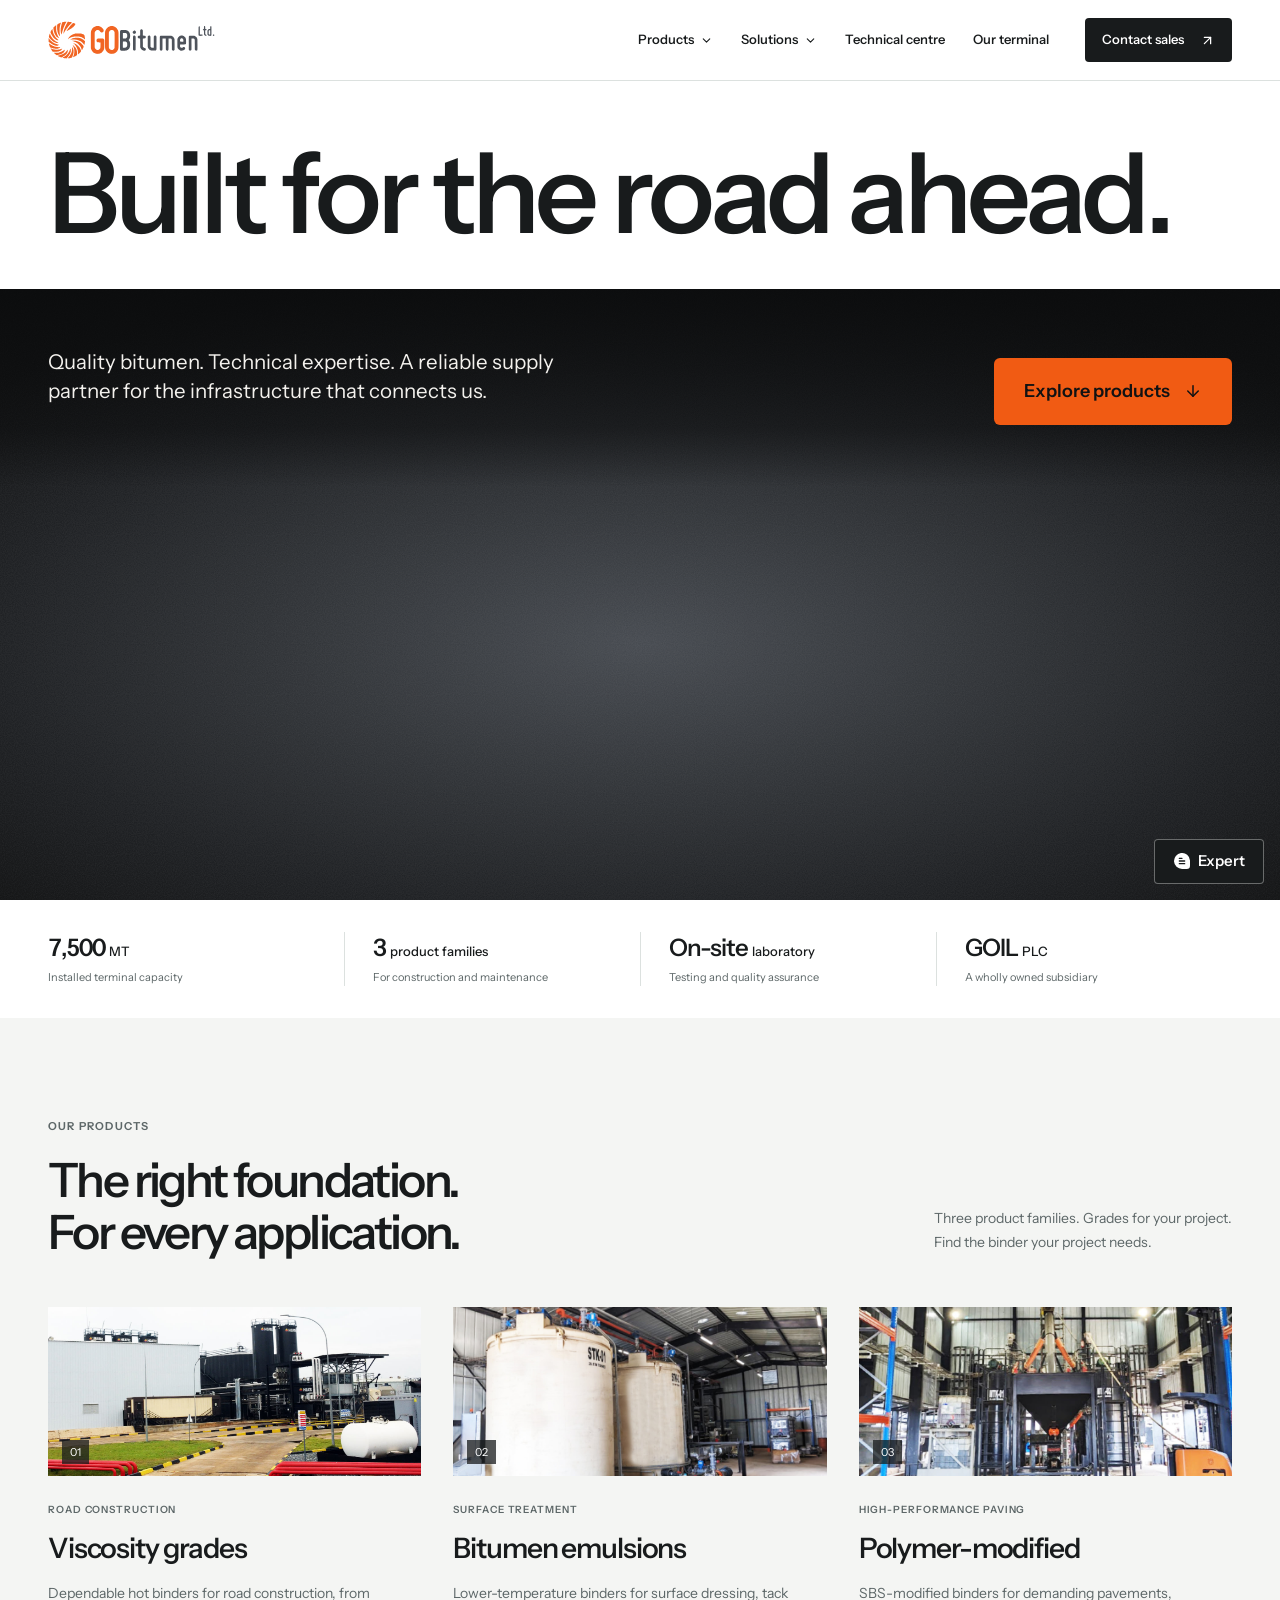
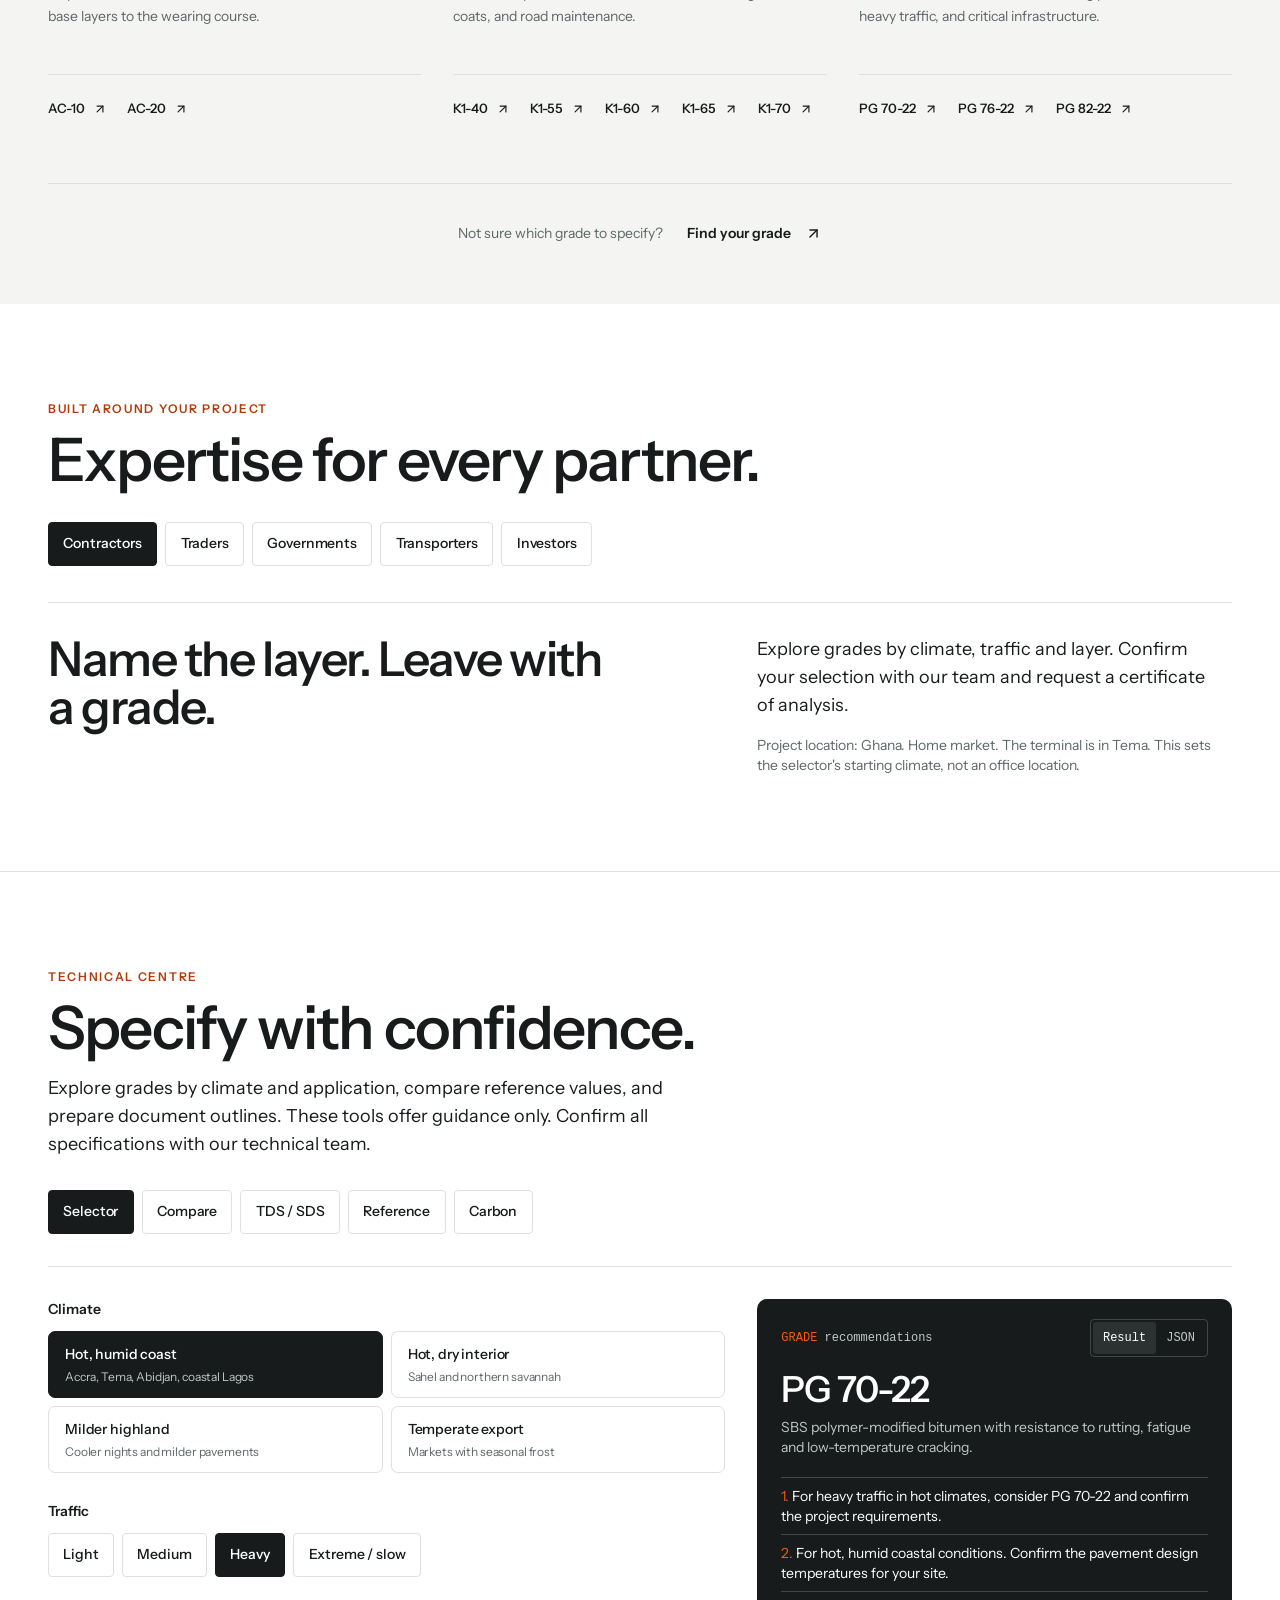
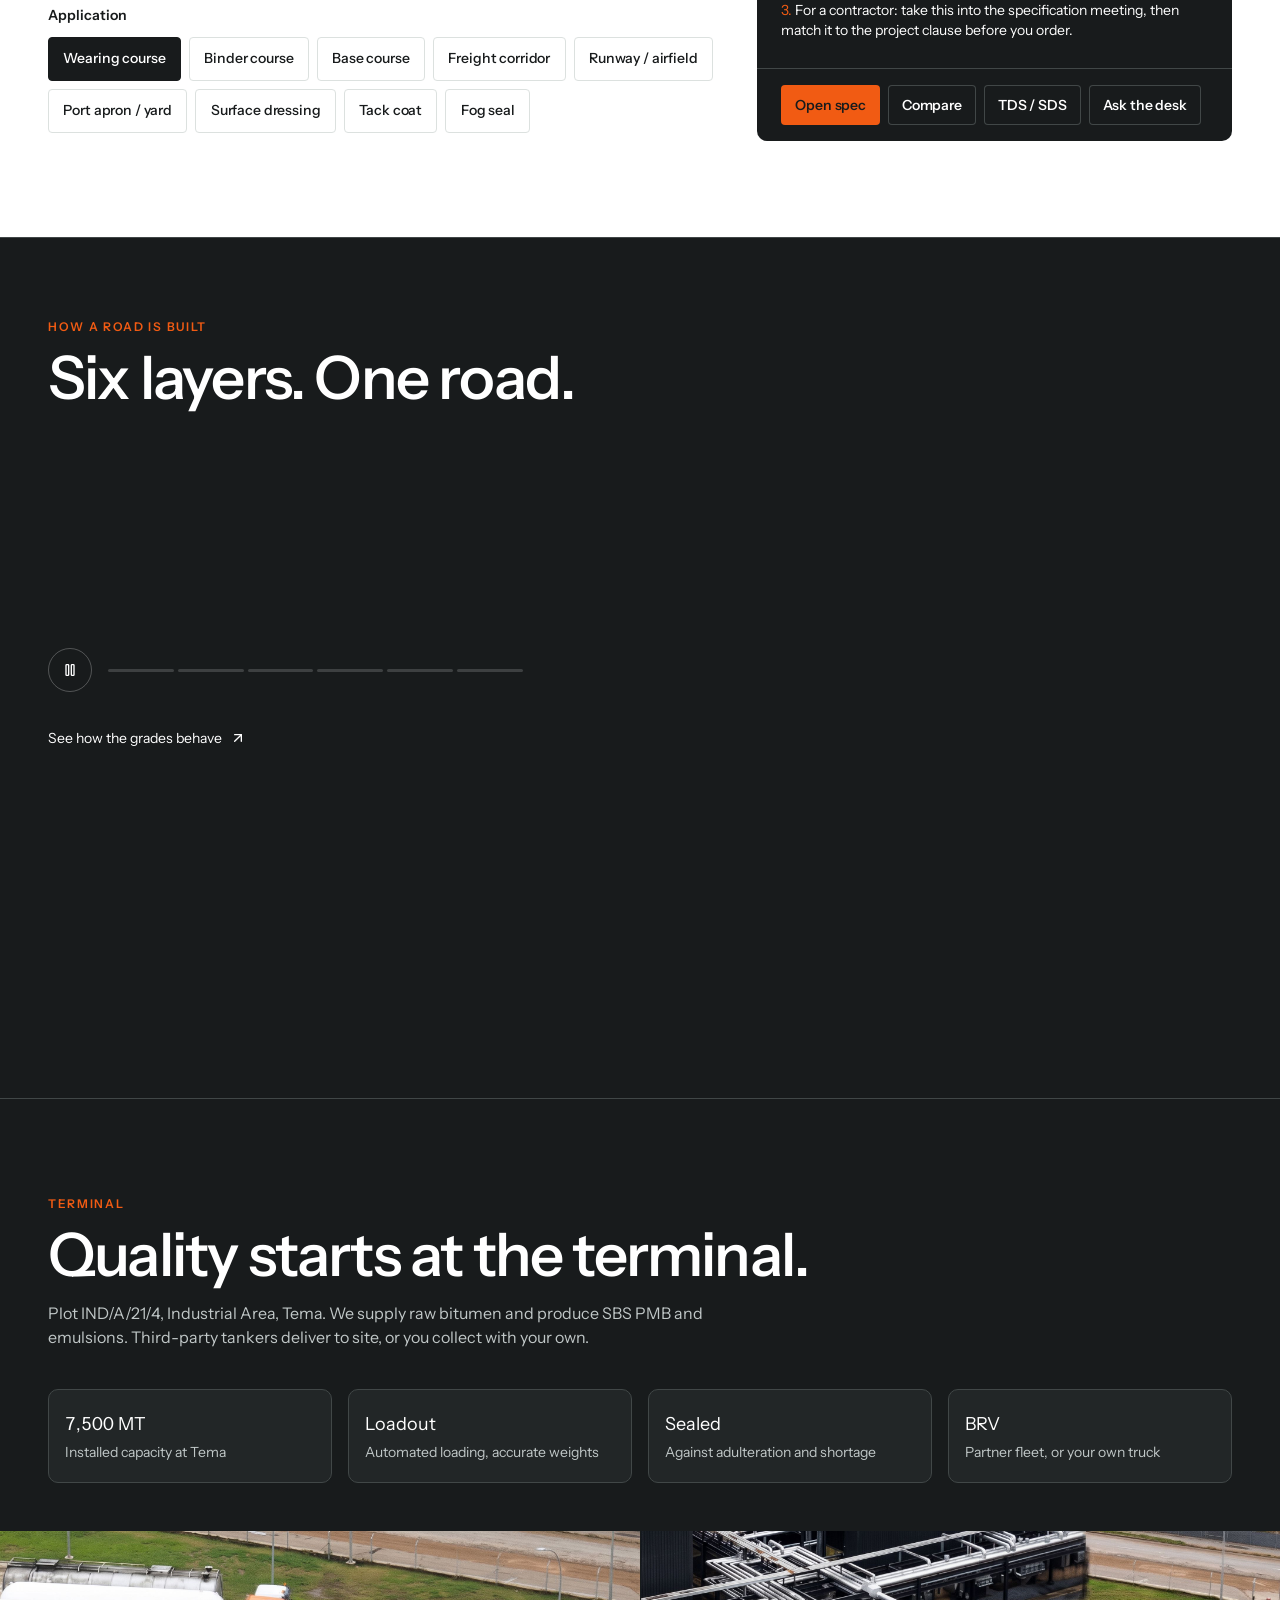
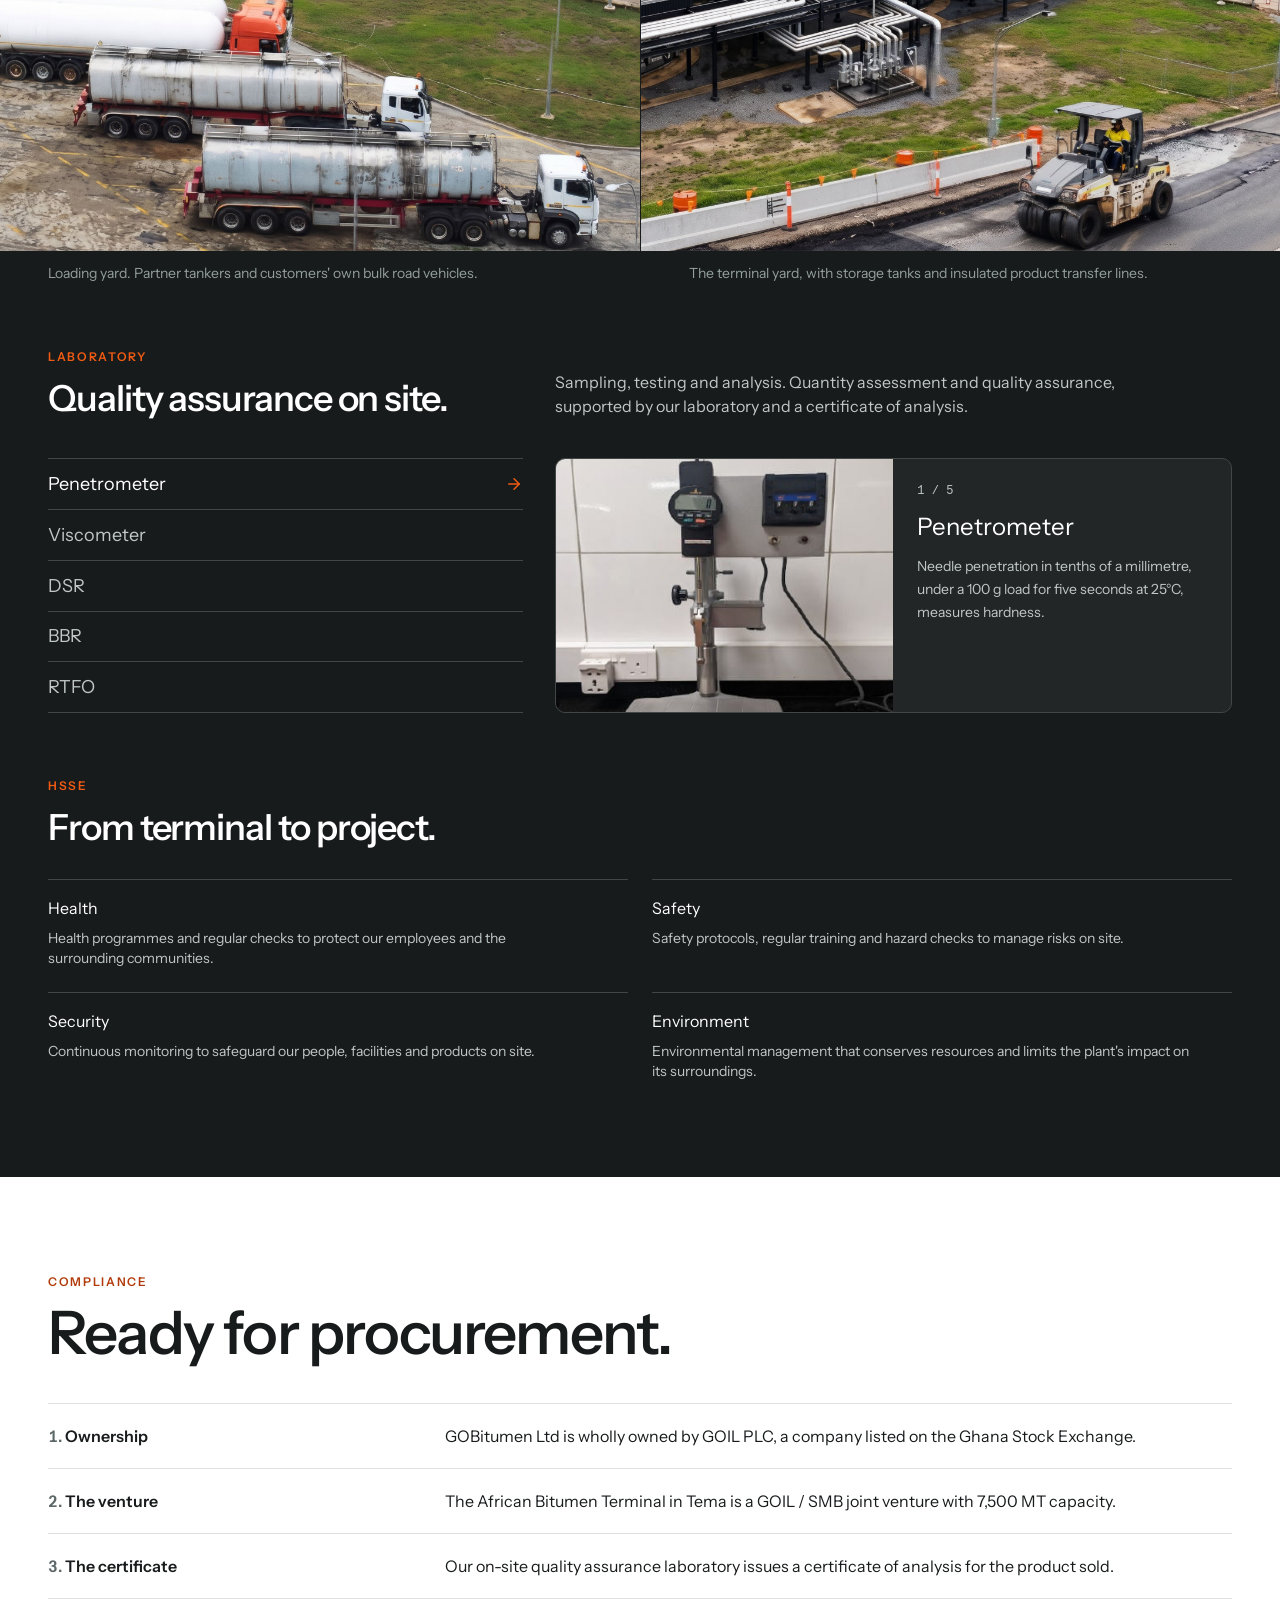
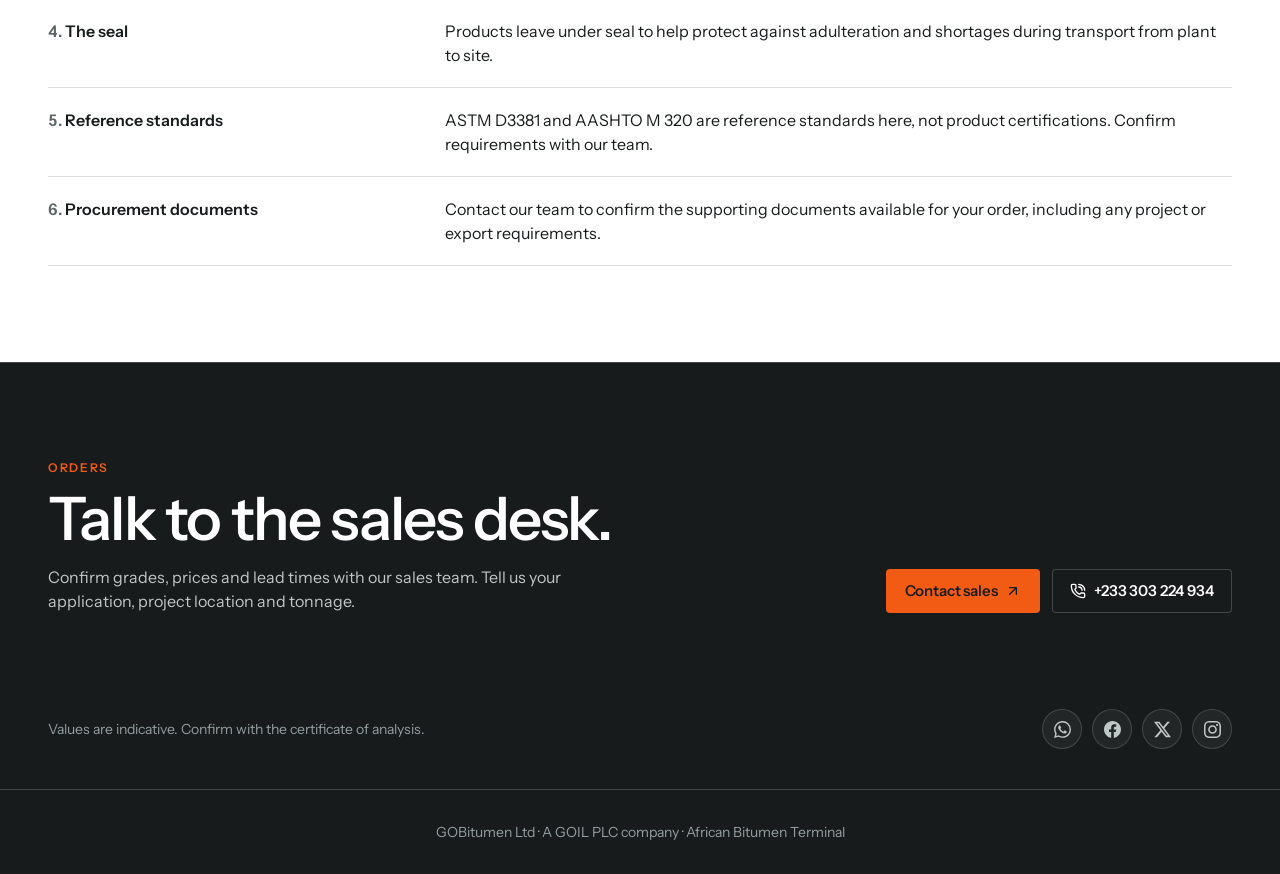
==== gobitumen/index.html @ e2a19a82 "fix: restore original GOBitumen preview interface" ====
<!doctype html><html lang="en"><head><meta charset="utf-8"><meta name="viewport" content="width=device-width,initial-scale=1"><title>GOBitumen | Homepage Concept</title><meta name="description" content="A homepage concept for GOBitumen, showcasing its products, technical expertise, and terminal operations in Tema, Ghana."><meta name="robots" content="noindex,nofollow"><link rel="canonical" href="https://djoks.me/gobitumen/"><meta property="og:type" content="website"><meta property="og:title" content="GOBitumen | Homepage Concept"><meta property="og:description" content="A homepage concept for GOBitumen, showcasing its products, technical expertise, and terminal operations in Tema, Ghana."><meta property="og:url" content="https://djoks.me/gobitumen/"><meta property="og:image" content="https://djoks.me/gobitumen/share-v1.jpg"><meta property="og:image:width" content="1200"><meta property="og:image:height" content="630"><meta property="og:image:alt" content="GOBitumen homepage concept featuring the Tema terminal"><meta name="twitter:card" content="summary_large_image"><meta name="twitter:title" content="GOBitumen | Homepage Concept"><meta name="twitter:description" content="A homepage concept for GOBitumen, showcasing its products, technical expertise, and terminal operations in Tema, Ghana."><meta name="twitter:image" content="https://djoks.me/gobitumen/share-v1.jpg"><link rel="icon" href="/gobitumen/favicon.svg"><link rel="stylesheet" href="/gobitumen/assets/client-DIJVvEDr.css"></head><body><div id="demo-root"><link rel="preload" as="image" href="/gobitumen/brand/intro/gobitumen-go.svg"/><link rel="preload" as="image" href="/gobitumen/brand/intro/gobitumen-bitumen.svg"/><link rel="preload" as="image" href="/gobitumen/brand/intro/gobitumen-ltd.svg"/><link rel="preload" as="image" href="/gobitumen/brand/gobitumen-mark.svg"/><link rel="preload" as="image" href="/gobitumen/brand/gobitumen-logo.svg"/><link rel="preload" as="image" href="/gobitumen/media/lab-penetrometer.jpg"/><main><a href="#grades" class="sr-only focus:not-sr-only focus:absolute focus:z-50 focus:bg-ember focus:px-3 focus:py-2 focus:text-ink">Skip to grades</a><div class="intro" aria-hidden="true"><div class="intro-bg"></div><div class="intro-logo"><div class="intro-glow"></div><img class="intro-piece" src="/gobitumen/brand/intro/gobitumen-go.svg" alt=""/><img class="intro-piece" src="/gobitumen/brand/intro/gobitumen-bitumen.svg" alt=""/><img class="intro-piece" src="/gobitumen/brand/intro/gobitumen-ltd.svg" alt=""/><img class="intro-mark" src="/gobitumen/brand/gobitumen-mark.svg" alt=""/></div></div><header class="site-header"><div class="page-shell nav-bar"><a href="/gobitumen/" class="wordmark" aria-label="GOBitumen home"><img src="/gobitumen/brand/gobitumen-logo.svg" alt="GOBitumen Ltd" width="549" height="125"/></a><nav class="desktop-nav" aria-label="Primary"><button type="button" aria-expanded="false" aria-controls="product-navigation">Products<svg xmlns="http://www.w3.org/2000/svg" width="13" height="13" viewBox="0 0 24 24" fill="none" stroke="currentColor" stroke-width="2" stroke-linecap="round" stroke-linejoin="round" class="lucide lucide-chevron-down" aria-hidden="true"><path d="m6 9 6 6 6-6"></path></svg></button><button type="button" aria-expanded="false" aria-controls="audience-navigation">Solutions<svg xmlns="http://www.w3.org/2000/svg" width="13" height="13" viewBox="0 0 24 24" fill="none" stroke="currentColor" stroke-width="2" stroke-linecap="round" stroke-linejoin="round" class="lucide lucide-chevron-down" aria-hidden="true"><path d="m6 9 6 6 6-6"></path></svg></button><a href="/gobitumen/#specify">Technical centre</a><a href="/gobitumen/#terminal">Our terminal</a></nav><span class="nav-contact" role="link" aria-disabled="true" tabindex="0">Contact sales<svg xmlns="http://www.w3.org/2000/svg" width="15" height="15" viewBox="0 0 24 24" fill="none" stroke="currentColor" stroke-width="2" stroke-linecap="round" stroke-linejoin="round" class="lucide lucide-arrow-up-right" aria-hidden="true"><path d="M7 7h10v10"></path><path d="M7 17 17 7"></path></svg><span class="sr-only"> Unavailable in this preview</span></span><button type="button" class="mobile-expert">Ask expert</button><button class="mobile-menu-toggle" type="button" aria-expanded="false" aria-controls="mobile-navigation" aria-label="Open menu"><svg xmlns="http://www.w3.org/2000/svg" width="22" height="22" viewBox="0 0 24 24" fill="none" stroke="currentColor" stroke-width="2" stroke-linecap="round" stroke-linejoin="round" class="lucide lucide-menu" aria-hidden="true"><path d="M4 12h16"></path><path d="M4 18h16"></path><path d="M4 6h16"></path></svg></button></div><div id="product-navigation" class="nav-panel" hidden=""><div class="page-shell nav-products"><div class="nav-product-family"><p>Viscosity grades</p><button type="button" aria-label="View AC-10 specification">AC-10<svg xmlns="http://www.w3.org/2000/svg" width="15" height="15" viewBox="0 0 24 24" fill="none" stroke="currentColor" stroke-width="2" stroke-linecap="round" stroke-linejoin="round" class="lucide lucide-arrow-up-right" aria-hidden="true"><path d="M7 7h10v10"></path><path d="M7 17 17 7"></path></svg></button><button type="button" aria-label="View AC-20 specification">AC-20<svg xmlns="http://www.w3.org/2000/svg" width="15" height="15" viewBox="0 0 24 24" fill="none" stroke="currentColor" stroke-width="2" stroke-linecap="round" stroke-linejoin="round" class="lucide lucide-arrow-up-right" aria-hidden="true"><path d="M7 7h10v10"></path><path d="M7 17 17 7"></path></svg></button></div><div class="nav-product-family"><p>Bitumen emulsions</p><button type="button" aria-label="View K1-40 specification">K1-40<svg xmlns="http://www.w3.org/2000/svg" width="15" height="15" viewBox="0 0 24 24" fill="none" stroke="currentColor" stroke-width="2" stroke-linecap="round" stroke-linejoin="round" class="lucide lucide-arrow-up-right" aria-hidden="true"><path d="M7 7h10v10"></path><path d="M7 17 17 7"></path></svg></button><button type="button" aria-label="View K1-55 specification">K1-55<svg xmlns="http://www.w3.org/2000/svg" width="15" height="15" viewBox="0 0 24 24" fill="none" stroke="currentColor" stroke-width="2" stroke-linecap="round" stroke-linejoin="round" class="lucide lucide-arrow-up-right" aria-hidden="true"><path d="M7 7h10v10"></path><path d="M7 17 17 7"></path></svg></button><button type="button" aria-label="View K1-60 specification">K1-60<svg xmlns="http://www.w3.org/2000/svg" width="15" height="15" viewBox="0 0 24 24" fill="none" stroke="currentColor" stroke-width="2" stroke-linecap="round" stroke-linejoin="round" class="lucide lucide-arrow-up-right" aria-hidden="true"><path d="M7 7h10v10"></path><path d="M7 17 17 7"></path></svg></button><button type="button" aria-label="View K1-65 specification">K1-65<svg xmlns="http://www.w3.org/2000/svg" width="15" height="15" viewBox="0 0 24 24" fill="none" stroke="currentColor" stroke-width="2" stroke-linecap="round" stroke-linejoin="round" class="lucide lucide-arrow-up-right" aria-hidden="true"><path d="M7 7h10v10"></path><path d="M7 17 17 7"></path></svg></button><button type="button" aria-label="View K1-70 specification">K1-70<svg xmlns="http://www.w3.org/2000/svg" width="15" height="15" viewBox="0 0 24 24" fill="none" stroke="currentColor" stroke-width="2" stroke-linecap="round" stroke-linejoin="round" class="lucide lucide-arrow-up-right" aria-hidden="true"><path d="M7 7h10v10"></path><path d="M7 17 17 7"></path></svg></button></div><div class="nav-product-family"><p>SBS polymer-modified</p><button type="button" aria-label="View PG 70-22 specification">PG 70-22<svg xmlns="http://www.w3.org/2000/svg" width="15" height="15" viewBox="0 0 24 24" fill="none" stroke="currentColor" stroke-width="2" stroke-linecap="round" stroke-linejoin="round" class="lucide lucide-arrow-up-right" aria-hidden="true"><path d="M7 7h10v10"></path><path d="M7 17 17 7"></path></svg></button><button type="button" aria-label="View PG 76-22 specification">PG 76-22<svg xmlns="http://www.w3.org/2000/svg" width="15" height="15" viewBox="0 0 24 24" fill="none" stroke="currentColor" stroke-width="2" stroke-linecap="round" stroke-linejoin="round" class="lucide lucide-arrow-up-right" aria-hidden="true"><path d="M7 7h10v10"></path><path d="M7 17 17 7"></path></svg></button><button type="button" aria-label="View PG 82-22 specification">PG 82-22<svg xmlns="http://www.w3.org/2000/svg" width="15" height="15" viewBox="0 0 24 24" fill="none" stroke="currentColor" stroke-width="2" stroke-linecap="round" stroke-linejoin="round" class="lucide lucide-arrow-up-right" aria-hidden="true"><path d="M7 7h10v10"></path><path d="M7 17 17 7"></path></svg></button></div></div></div><div id="audience-navigation" class="nav-panel" hidden=""><div class="page-shell nav-audiences"><button type="button" class="nav-audience"><span>Contractors<svg xmlns="http://www.w3.org/2000/svg" width="16" height="16" viewBox="0 0 24 24" fill="none" stroke="currentColor" stroke-width="2" stroke-linecap="round" stroke-linejoin="round" class="lucide lucide-arrow-up-right" aria-hidden="true"><path d="M7 7h10v10"></path><path d="M7 17 17 7"></path></svg></span><span>Name the layer. Leave with a grade.</span></button><button type="button" class="nav-audience"><span>Traders<svg xmlns="http://www.w3.org/2000/svg" width="16" height="16" viewBox="0 0 24 24" fill="none" stroke="currentColor" stroke-width="2" stroke-linecap="round" stroke-linejoin="round" class="lucide lucide-arrow-up-right" aria-hidden="true"><path d="M7 7h10v10"></path><path d="M7 17 17 7"></path></svg></span><span>Sealed loads. Accurately weighed.</span></button><button type="button" class="nav-audience"><span>Governments<svg xmlns="http://www.w3.org/2000/svg" width="16" height="16" viewBox="0 0 24 24" fill="none" stroke="currentColor" stroke-width="2" stroke-linecap="round" stroke-linejoin="round" class="lucide lucide-arrow-up-right" aria-hidden="true"><path d="M7 7h10v10"></path><path d="M7 17 17 7"></path></svg></span><span>A listed parent. A laboratory on site.</span></button><button type="button" class="nav-audience"><span>Transporters<svg xmlns="http://www.w3.org/2000/svg" width="16" height="16" viewBox="0 0 24 24" fill="none" stroke="currentColor" stroke-width="2" stroke-linecap="round" stroke-linejoin="round" class="lucide lucide-arrow-up-right" aria-hidden="true"><path d="M7 7h10v10"></path><path d="M7 17 17 7"></path></svg></span><span>Your truck, or a partner fleet.</span></button><button type="button" class="nav-audience"><span>Investors<svg xmlns="http://www.w3.org/2000/svg" width="16" height="16" viewBox="0 0 24 24" fill="none" stroke="currentColor" stroke-width="2" stroke-linecap="round" stroke-linejoin="round" class="lucide lucide-arrow-up-right" aria-hidden="true"><path d="M7 7h10v10"></path><path d="M7 17 17 7"></path></svg></span><span>One terminal. An export ambition.</span></button></div></div><nav id="mobile-navigation" class="nav-panel mobile-navigation" aria-label="Mobile" hidden=""><div class="page-shell"><p class="eyebrow">Products / Specifications</p><div class="mobile-products"><div class="nav-product-family"><p>Viscosity grades</p><button type="button" aria-label="View AC-10 specification">AC-10<svg xmlns="http://www.w3.org/2000/svg" width="15" height="15" viewBox="0 0 24 24" fill="none" stroke="currentColor" stroke-width="2" stroke-linecap="round" stroke-linejoin="round" class="lucide lucide-arrow-up-right" aria-hidden="true"><path d="M7 7h10v10"></path><path d="M7 17 17 7"></path></svg></button><button type="button" aria-label="View AC-20 specification">AC-20<svg xmlns="http://www.w3.org/2000/svg" width="15" height="15" viewBox="0 0 24 24" fill="none" stroke="currentColor" stroke-width="2" stroke-linecap="round" stroke-linejoin="round" class="lucide lucide-arrow-up-right" aria-hidden="true"><path d="M7 7h10v10"></path><path d="M7 17 17 7"></path></svg></button></div><div class="nav-product-family"><p>Bitumen emulsions</p><button type="button" aria-label="View K1-40 specification">K1-40<svg xmlns="http://www.w3.org/2000/svg" width="15" height="15" viewBox="0 0 24 24" fill="none" stroke="currentColor" stroke-width="2" stroke-linecap="round" stroke-linejoin="round" class="lucide lucide-arrow-up-right" aria-hidden="true"><path d="M7 7h10v10"></path><path d="M7 17 17 7"></path></svg></button><button type="button" aria-label="View K1-55 specification">K1-55<svg xmlns="http://www.w3.org/2000/svg" width="15" height="15" viewBox="0 0 24 24" fill="none" stroke="currentColor" stroke-width="2" stroke-linecap="round" stroke-linejoin="round" class="lucide lucide-arrow-up-right" aria-hidden="true"><path d="M7 7h10v10"></path><path d="M7 17 17 7"></path></svg></button><button type="button" aria-label="View K1-60 specification">K1-60<svg xmlns="http://www.w3.org/2000/svg" width="15" height="15" viewBox="0 0 24 24" fill="none" stroke="currentColor" stroke-width="2" stroke-linecap="round" stroke-linejoin="round" class="lucide lucide-arrow-up-right" aria-hidden="true"><path d="M7 7h10v10"></path><path d="M7 17 17 7"></path></svg></button><button type="button" aria-label="View K1-65 specification">K1-65<svg xmlns="http://www.w3.org/2000/svg" width="15" height="15" viewBox="0 0 24 24" fill="none" stroke="currentColor" stroke-width="2" stroke-linecap="round" stroke-linejoin="round" class="lucide lucide-arrow-up-right" aria-hidden="true"><path d="M7 7h10v10"></path><path d="M7 17 17 7"></path></svg></button><button type="button" aria-label="View K1-70 specification">K1-70<svg xmlns="http://www.w3.org/2000/svg" width="15" height="15" viewBox="0 0 24 24" fill="none" stroke="currentColor" stroke-width="2" stroke-linecap="round" stroke-linejoin="round" class="lucide lucide-arrow-up-right" aria-hidden="true"><path d="M7 7h10v10"></path><path d="M7 17 17 7"></path></svg></button></div><div class="nav-product-family"><p>SBS polymer-modified</p><button type="button" aria-label="View PG 70-22 specification">PG 70-22<svg xmlns="http://www.w3.org/2000/svg" width="15" height="15" viewBox="0 0 24 24" fill="none" stroke="currentColor" stroke-width="2" stroke-linecap="round" stroke-linejoin="round" class="lucide lucide-arrow-up-right" aria-hidden="true"><path d="M7 7h10v10"></path><path d="M7 17 17 7"></path></svg></button><button type="button" aria-label="View PG 76-22 specification">PG 76-22<svg xmlns="http://www.w3.org/2000/svg" width="15" height="15" viewBox="0 0 24 24" fill="none" stroke="currentColor" stroke-width="2" stroke-linecap="round" stroke-linejoin="round" class="lucide lucide-arrow-up-right" aria-hidden="true"><path d="M7 7h10v10"></path><path d="M7 17 17 7"></path></svg></button><button type="button" aria-label="View PG 82-22 specification">PG 82-22<svg xmlns="http://www.w3.org/2000/svg" width="15" height="15" viewBox="0 0 24 24" fill="none" stroke="currentColor" stroke-width="2" stroke-linecap="round" stroke-linejoin="round" class="lucide lucide-arrow-up-right" aria-hidden="true"><path d="M7 7h10v10"></path><path d="M7 17 17 7"></path></svg></button></div></div><details><summary>Solutions</summary><div class="mobile-audiences"><button type="button" class="nav-audience"><span>Contractors<svg xmlns="http://www.w3.org/2000/svg" width="16" height="16" viewBox="0 0 24 24" fill="none" stroke="currentColor" stroke-width="2" stroke-linecap="round" stroke-linejoin="round" class="lucide lucide-arrow-up-right" aria-hidden="true"><path d="M7 7h10v10"></path><path d="M7 17 17 7"></path></svg></span><span>Name the layer. Leave with a grade.</span></button><button type="button" class="nav-audience"><span>Traders<svg xmlns="http://www.w3.org/2000/svg" width="16" height="16" viewBox="0 0 24 24" fill="none" stroke="currentColor" stroke-width="2" stroke-linecap="round" stroke-linejoin="round" class="lucide lucide-arrow-up-right" aria-hidden="true"><path d="M7 7h10v10"></path><path d="M7 17 17 7"></path></svg></span><span>Sealed loads. Accurately weighed.</span></button><button type="button" class="nav-audience"><span>Governments<svg xmlns="http://www.w3.org/2000/svg" width="16" height="16" viewBox="0 0 24 24" fill="none" stroke="currentColor" stroke-width="2" stroke-linecap="round" stroke-linejoin="round" class="lucide lucide-arrow-up-right" aria-hidden="true"><path d="M7 7h10v10"></path><path d="M7 17 17 7"></path></svg></span><span>A listed parent. A laboratory on site.</span></button><button type="button" class="nav-audience"><span>Transporters<svg xmlns="http://www.w3.org/2000/svg" width="16" height="16" viewBox="0 0 24 24" fill="none" stroke="currentColor" stroke-width="2" stroke-linecap="round" stroke-linejoin="round" class="lucide lucide-arrow-up-right" aria-hidden="true"><path d="M7 7h10v10"></path><path d="M7 17 17 7"></path></svg></span><span>Your truck, or a partner fleet.</span></button><button type="button" class="nav-audience"><span>Investors<svg xmlns="http://www.w3.org/2000/svg" width="16" height="16" viewBox="0 0 24 24" fill="none" stroke="currentColor" stroke-width="2" stroke-linecap="round" stroke-linejoin="round" class="lucide lucide-arrow-up-right" aria-hidden="true"><path d="M7 7h10v10"></path><path d="M7 17 17 7"></path></svg></span><span>One terminal. An export ambition.</span></button></div></details><a href="/gobitumen/#specify">Technical centre<svg xmlns="http://www.w3.org/2000/svg" width="16" height="16" viewBox="0 0 24 24" fill="none" stroke="currentColor" stroke-width="2" stroke-linecap="round" stroke-linejoin="round" class="lucide lucide-arrow-up-right" aria-hidden="true"><path d="M7 7h10v10"></path><path d="M7 17 17 7"></path></svg></a><a href="/gobitumen/#terminal">Our terminal<svg xmlns="http://www.w3.org/2000/svg" width="16" height="16" viewBox="0 0 24 24" fill="none" stroke="currentColor" stroke-width="2" stroke-linecap="round" stroke-linejoin="round" class="lucide lucide-arrow-up-right" aria-hidden="true"><path d="M7 7h10v10"></path><path d="M7 17 17 7"></path></svg></a><span role="link" aria-disabled="true" tabindex="0">Contact sales<svg xmlns="http://www.w3.org/2000/svg" width="16" height="16" viewBox="0 0 24 24" fill="none" stroke="currentColor" stroke-width="2" stroke-linecap="round" stroke-linejoin="round" class="lucide lucide-arrow-up-right" aria-hidden="true"><path d="M7 7h10v10"></path><path d="M7 17 17 7"></path></svg><span class="sr-only"> Unavailable in this preview</span></span></div></nav></header><section id="top" class="home-hero"><div class="hero-stage"><div class="page-shell hero-intro"><h1 class="hero-headline"><span class="hero-word"><span style="animation-delay:0ms">Built</span></span> <span class="hero-word"><span style="animation-delay:60ms">for</span></span> <span class="hero-word"><span style="animation-delay:120ms">the</span></span> <span class="hero-word"><span style="animation-delay:180ms">road</span></span> <span class="hero-word"><span style="animation-delay:240ms">ahead.</span></span></h1></div><div class="hero-scene"><facility-scene drift="true" speed="1" aria-hidden="true"></facility-scene><div class="hero-scene-top"><div class="page-shell hero-scene-copy"><p>Quality bitumen. Technical expertise. A reliable supply partner for the infrastructure that connects us.</p><div class="scene-actions"><button class="scene-btn scene-btn-ember">Explore products <svg xmlns="http://www.w3.org/2000/svg" width="18" height="18" viewBox="0 0 24 24" fill="none" stroke="currentColor" stroke-width="2" stroke-linecap="round" stroke-linejoin="round" class="lucide lucide-arrow-down" aria-hidden="true"><path d="M12 5v14"></path><path d="m19 12-7 7-7-7"></path></svg></button></div></div></div></div></div><div class="page-shell proof-strip" aria-label="Our capabilities" data-reveal-stagger="up"><div><strong><b data-count="7500">7,500</b> <span>MT</span></strong><span>Installed terminal capacity</span></div><div><strong>3 <span>product families</span></strong><span>For construction and maintenance</span></div><div><strong>On-site <span>laboratory</span></strong><span>Testing and quality assurance</span></div><div><strong>GOIL <span>PLC</span></strong><span>A wholly owned subsidiary</span></div></div></section><section id="grades" class="product-section"><div class="page-shell"><div class="section-heading" data-reveal-stagger="up"><div><p class="eyebrow" data-reveal="fade">Our products</p><h2 data-reveal="words"><span class="rw"><span style="animation-delay:0ms">The</span></span> <span class="rw"><span style="animation-delay:45ms">right</span></span> <span class="rw"><span style="animation-delay:90ms">foundation.</span></span><br/><span class="rw"><span style="animation-delay:135ms">For</span></span> <span class="rw"><span style="animation-delay:180ms">every</span></span> <span class="rw"><span style="animation-delay:225ms">application.</span></span></h2></div><p>Three product families. Grades for your project.<br class="desktop-break"/> Find the binder your project needs.</p></div><div class="product-grid" data-reveal-stagger="up"><article id="family-viscosity" class="product-card"><div class="product-photo product-photo-viscosity" data-reveal="clip"><img src="/gobitumen/media/plant.jpg" alt="Terminal buildings, black tanks and red product lines at Tema" loading="lazy"/><span>01</span></div><p class="product-category">Road construction</p><h3>Viscosity grades</h3><p class="product-description">Dependable hot binders for road construction, from base layers to the wearing course.</p><div class="grade-links" aria-label="Viscosity grades specifications"><button aria-label="View AC-10 specification">AC-10<svg xmlns="http://www.w3.org/2000/svg" width="14" height="14" viewBox="0 0 24 24" fill="none" stroke="currentColor" stroke-width="2" stroke-linecap="round" stroke-linejoin="round" class="lucide lucide-arrow-up-right" aria-hidden="true"><path d="M7 7h10v10"></path><path d="M7 17 17 7"></path></svg></button><button aria-label="View AC-20 specification">AC-20<svg xmlns="http://www.w3.org/2000/svg" width="14" height="14" viewBox="0 0 24 24" fill="none" stroke="currentColor" stroke-width="2" stroke-linecap="round" stroke-linejoin="round" class="lucide lucide-arrow-up-right" aria-hidden="true"><path d="M7 7h10v10"></path><path d="M7 17 17 7"></path></svg></button></div></article><article id="family-emulsion" class="product-card"><div class="product-photo product-photo-emulsion" data-reveal="clip"><img src="/gobitumen/media/emulsion.jpg" alt="Cream emulsion process tanks inside the production hall" loading="lazy"/><span>02</span></div><p class="product-category">Surface treatment</p><h3>Bitumen emulsions</h3><p class="product-description">Lower-temperature binders for surface dressing, tack coats, and road maintenance.</p><div class="grade-links" aria-label="Bitumen emulsions specifications"><button aria-label="View K1-40 specification">K1-40<svg xmlns="http://www.w3.org/2000/svg" width="14" height="14" viewBox="0 0 24 24" fill="none" stroke="currentColor" stroke-width="2" stroke-linecap="round" stroke-linejoin="round" class="lucide lucide-arrow-up-right" aria-hidden="true"><path d="M7 7h10v10"></path><path d="M7 17 17 7"></path></svg></button><button aria-label="View K1-55 specification">K1-55<svg xmlns="http://www.w3.org/2000/svg" width="14" height="14" viewBox="0 0 24 24" fill="none" stroke="currentColor" stroke-width="2" stroke-linecap="round" stroke-linejoin="round" class="lucide lucide-arrow-up-right" aria-hidden="true"><path d="M7 7h10v10"></path><path d="M7 17 17 7"></path></svg></button><button aria-label="View K1-60 specification">K1-60<svg xmlns="http://www.w3.org/2000/svg" width="14" height="14" viewBox="0 0 24 24" fill="none" stroke="currentColor" stroke-width="2" stroke-linecap="round" stroke-linejoin="round" class="lucide lucide-arrow-up-right" aria-hidden="true"><path d="M7 7h10v10"></path><path d="M7 17 17 7"></path></svg></button><button aria-label="View K1-65 specification">K1-65<svg xmlns="http://www.w3.org/2000/svg" width="14" height="14" viewBox="0 0 24 24" fill="none" stroke="currentColor" stroke-width="2" stroke-linecap="round" stroke-linejoin="round" class="lucide lucide-arrow-up-right" aria-hidden="true"><path d="M7 7h10v10"></path><path d="M7 17 17 7"></path></svg></button><button aria-label="View K1-70 specification">K1-70<svg xmlns="http://www.w3.org/2000/svg" width="14" height="14" viewBox="0 0 24 24" fill="none" stroke="currentColor" stroke-width="2" stroke-linecap="round" stroke-linejoin="round" class="lucide lucide-arrow-up-right" aria-hidden="true"><path d="M7 7h10v10"></path><path d="M7 17 17 7"></path></svg></button></div></article><article id="family-pmb" class="product-card"><div class="product-photo product-photo-pmb" data-reveal="clip"><img src="/gobitumen/media/warehouse.jpg" alt="Interior of the polymer handling hall with racking and a forklift" loading="lazy"/><span>03</span></div><p class="product-category">High-performance paving</p><h3>Polymer-modified</h3><p class="product-description">SBS-modified binders for demanding pavements, heavy traffic, and critical infrastructure.</p><div class="grade-links" aria-label="Polymer-modified specifications"><button aria-label="View PG 70-22 specification">PG 70-22<svg xmlns="http://www.w3.org/2000/svg" width="14" height="14" viewBox="0 0 24 24" fill="none" stroke="currentColor" stroke-width="2" stroke-linecap="round" stroke-linejoin="round" class="lucide lucide-arrow-up-right" aria-hidden="true"><path d="M7 7h10v10"></path><path d="M7 17 17 7"></path></svg></button><button aria-label="View PG 76-22 specification">PG 76-22<svg xmlns="http://www.w3.org/2000/svg" width="14" height="14" viewBox="0 0 24 24" fill="none" stroke="currentColor" stroke-width="2" stroke-linecap="round" stroke-linejoin="round" class="lucide lucide-arrow-up-right" aria-hidden="true"><path d="M7 7h10v10"></path><path d="M7 17 17 7"></path></svg></button><button aria-label="View PG 82-22 specification">PG 82-22<svg xmlns="http://www.w3.org/2000/svg" width="14" height="14" viewBox="0 0 24 24" fill="none" stroke="currentColor" stroke-width="2" stroke-linecap="round" stroke-linejoin="round" class="lucide lucide-arrow-up-right" aria-hidden="true"><path d="M7 7h10v10"></path><path d="M7 17 17 7"></path></svg></button></div></article></div><div class="product-help" data-reveal="up"><p>Not sure which grade to specify?</p><button class="text-action">Find your grade <svg xmlns="http://www.w3.org/2000/svg" width="17" height="17" viewBox="0 0 24 24" fill="none" stroke="currentColor" stroke-width="2" stroke-linecap="round" stroke-linejoin="round" class="lucide lucide-arrow-up-right" aria-hidden="true"><path d="M7 7h10v10"></path><path d="M7 17 17 7"></path></svg></button></div></div></section><section id="desks" class="scroll-mt-16 bg-paper text-ink"><div class="mx-auto max-w-6xl px-4 py-16 md:px-6 md:py-24"><p class="kicker" data-reveal="fade">Built around your project</p><h2 class="display mt-3 max-w-3xl text-4xl text-ink md:text-6xl" data-reveal="words"><span class="rw"><span style="animation-delay:0ms">Expertise</span></span> <span class="rw"><span style="animation-delay:45ms">for</span></span> <span class="rw"><span style="animation-delay:90ms">every</span></span> <span class="rw"><span style="animation-delay:135ms">partner.</span></span></h2><div class="mt-8 flex gap-2 overflow-x-auto pb-1" role="tablist" aria-label="Audience" data-reveal-stagger="chips"><button type="button" role="tab" aria-selected="true" aria-pressed="true" class="chip shrink-0">Contractors</button><button type="button" role="tab" aria-selected="false" aria-pressed="false" class="chip shrink-0">Traders</button><button type="button" role="tab" aria-selected="false" aria-pressed="false" class="chip shrink-0">Governments</button><button type="button" role="tab" aria-selected="false" aria-pressed="false" class="chip shrink-0">Transporters</button><button type="button" role="tab" aria-selected="false" aria-pressed="false" class="chip shrink-0">Investors</button></div><div class="mt-8 grid gap-8 border-t border-rule pt-8 md:grid-cols-12" data-reveal-stagger="up"><p class="display text-3xl text-ink md:col-span-7 md:text-5xl">Name the layer. Leave with a grade.</p><div class="md:col-span-5"><p class="text-lg text-ink">Explore grades by climate, traffic and layer. Confirm your selection with our team and request a certificate of analysis.</p><p class="mt-4 text-sm text-quiet">Project location: <!-- -->Ghana<!-- -->. <!-- -->Home market. The terminal is in Tema.<!-- --> This sets the selector&#x27;s starting climate, not an office location.</p></div></div></div></section><section id="specify" class="scroll-mt-16 border-t border-rule bg-paper text-ink"><div class="mx-auto max-w-6xl px-4 py-16 md:px-6 md:py-24"><p class="kicker" data-reveal="fade">Technical centre</p><h2 class="display mt-3 max-w-3xl text-4xl md:text-6xl" data-reveal="words"><span class="rw"><span style="animation-delay:0ms">Specify</span></span> <span class="rw"><span style="animation-delay:45ms">with</span></span> <span class="rw"><span style="animation-delay:90ms">confidence.</span></span></h2><p class="mt-4 max-w-2xl text-lg" data-reveal="up">Explore grades by climate and application, compare reference values, and prepare document outlines. These tools offer guidance only. Confirm all specifications with our technical team.</p><div class="mt-8 flex gap-2 overflow-x-auto" role="tablist" aria-label="Tools" data-reveal-stagger="chips"><button type="button" role="tab" aria-selected="true" aria-pressed="true" class="chip shrink-0">Selector</button><button type="button" role="tab" aria-selected="false" aria-pressed="false" class="chip shrink-0">Compare</button><button type="button" role="tab" aria-selected="false" aria-pressed="false" class="chip shrink-0">TDS / SDS</button><button type="button" role="tab" aria-selected="false" aria-pressed="false" class="chip shrink-0">Reference</button><button type="button" role="tab" aria-selected="false" aria-pressed="false" class="chip shrink-0">Carbon</button></div><div class="mt-8 border-t border-rule pt-8" role="tabpanel"><div class="grid gap-8 lg:grid-cols-12"><div class="lg:col-span-7" data-reveal="up"><fieldset><legend class="text-sm font-semibold">Climate</legend><div class="mt-3 grid gap-2 sm:grid-cols-2" data-reveal-stagger="chips"><button type="button" class="chip h-auto justify-start rounded-md px-4 py-3 text-left" aria-pressed="true"><span class="block">Hot, humid coast</span><span class="mt-1 block text-xs font-normal text-muted">Accra, Tema, Abidjan, coastal Lagos</span></button><button type="button" class="chip h-auto justify-start rounded-md px-4 py-3 text-left" aria-pressed="false"><span class="block">Hot, dry interior</span><span class="mt-1 block text-xs font-normal text-quiet">Sahel and northern savannah</span></button><button type="button" class="chip h-auto justify-start rounded-md px-4 py-3 text-left" aria-pressed="false"><span class="block">Milder highland</span><span class="mt-1 block text-xs font-normal text-quiet">Cooler nights and milder pavements</span></button><button type="button" class="chip h-auto justify-start rounded-md px-4 py-3 text-left" aria-pressed="false"><span class="block">Temperate export</span><span class="mt-1 block text-xs font-normal text-quiet">Markets with seasonal frost</span></button></div></fieldset><fieldset class="mt-7"><legend class="text-sm font-semibold">Traffic</legend><div class="mt-3 flex flex-wrap gap-2" data-reveal-stagger="chips"><button type="button" class="chip" aria-pressed="false">Light</button><button type="button" class="chip" aria-pressed="false">Medium</button><button type="button" class="chip" aria-pressed="true">Heavy</button><button type="button" class="chip" aria-pressed="false">Extreme / slow</button></div></fieldset><fieldset class="mt-7"><legend class="text-sm font-semibold">Application</legend><div class="mt-3 flex flex-wrap gap-2" data-reveal-stagger="chips"><button type="button" class="chip" aria-pressed="true">Wearing course</button><button type="button" class="chip" aria-pressed="false">Binder course</button><button type="button" class="chip" aria-pressed="false">Base course</button><button type="button" class="chip" aria-pressed="false">Freight corridor</button><button type="button" class="chip" aria-pressed="false">Runway / airfield</button><button type="button" class="chip" aria-pressed="false">Port apron / yard</button><button type="button" class="chip" aria-pressed="false">Surface dressing</button><button type="button" class="chip" aria-pressed="false">Tack coat</button><button type="button" class="chip" aria-pressed="false">Fog seal</button></div></fieldset></div><aside class="flex flex-col overflow-hidden rounded-lg bg-ink text-paper lg:col-span-5" data-reveal="right"><div class="flex items-center justify-between gap-3 px-6 pt-5"><p class="font-mono text-xs text-muted"><span class="text-ember">GRADE</span> recommendations</p><div class="flex rounded-sm border border-line p-0.5 font-mono text-xs" role="group" aria-label="Response view"><button type="button" aria-pressed="true" class="min-h-8 rounded-[3px] px-2.5 transition-colors bg-ink-3 text-paper">Result</button><button type="button" aria-pressed="false" class="min-h-8 rounded-[3px] px-2.5 transition-colors text-muted hover:text-paper">JSON</button></div></div><div class="relative flex-1"><div class="px-6 pt-3 pb-5"><h3 class="display text-4xl">PG 70-22</h3><p class="mt-2 text-sm text-muted">SBS polymer-modified bitumen with resistance to rutting, fatigue and low-temperature cracking.</p><ol class="mt-5 text-sm"><li class="border-t border-line py-2 text-paper"><span class="text-ember">1<!-- -->.</span> <!-- -->For heavy traffic in hot climates, consider PG 70-22 and confirm the project requirements.</li><li class="border-t border-line py-2 text-paper"><span class="text-ember">2<!-- -->.</span> <!-- -->For hot, humid coastal conditions. Confirm the pavement design temperatures for your site.</li><li class="border-t border-line py-2 text-paper"><span class="text-ember">3<!-- -->.</span> <!-- -->For a contractor: take this into the specification meeting, then match it to the project clause before you order.</li></ol></div></div><div class="flex flex-wrap gap-2 border-t border-line px-6 py-4"><button type="button" class="btn btn-ember min-h-10 px-3.5 text-sm">Open spec</button><button type="button" class="btn btn-ghost min-h-10 px-3.5 text-sm">Compare</button><button type="button" class="btn btn-ghost min-h-10 px-3.5 text-sm">TDS / SDS</button><button type="button" class="btn btn-ghost min-h-10 px-3.5 text-sm">Ask the desk</button></div></aside></div></div></div></section><section id="build-up" class="scroll-mt-16 border-t border-line bg-ink"><div class="mx-auto max-w-6xl px-4 py-16 md:px-6 md:py-20"><p class="kicker" data-reveal="fade">How a road is built</p><h2 class="display mt-3 text-4xl text-paper md:text-6xl" data-reveal="words"><span class="rw"><span style="animation-delay:0ms">Six</span></span> <span class="rw"><span style="animation-delay:45ms">layers.</span></span> <span class="rw"><span style="animation-delay:90ms">One</span></span> <span class="rw"><span style="animation-delay:135ms">road.</span></span></h2><div class="mt-10 grid gap-8 lg:grid-cols-12"><div class="lg:col-span-7 lg:col-start-6 lg:row-start-1" data-reveal="fade"><div class="build-render relative aspect-[4/3] overflow-hidden lg:aspect-auto"><canvas class="absolute inset-0 block h-full w-full" role="img" aria-label="Animated cross-section of a road built in six layers, from the laterite track to an SBS polymer-modified wearing course"></canvas></div></div><div class="flex flex-col lg:col-span-5 lg:row-start-1"><ol class="sr-only"><li>Existing laterite track<!-- -->, <!-- -->Before construction<!-- -->: <!-- -->The red-earth road as it is today: dust in the dry season, ruts and standing water in the rains.</li><li>Compacted sub-base<!-- -->, <!-- -->Crushed aggregate<!-- -->: <!-- -->Crushed stone is spread and rolled flat. It carries the load and lets water drain away.</li><li>Prime coat<!-- -->, <!-- -->Project-specified primer<!-- -->: <!-- -->Applied to the stone base, it binds loose particles and prepares the surface for the asphalt layer.</li><li>Binder course<!-- -->, <!-- -->AC-20 hot mix<!-- -->: <!-- -->Hot asphalt is laid and compacted. This is the structural layer that spreads each wheel load.</li><li>Tack coat<!-- -->, <!-- -->K1-40 / K1-55 emulsion<!-- -->: <!-- -->A thin film bonds the asphalt layers, so the two courses work as one.</li><li>Wearing course<!-- -->, <!-- -->SBS PMB PG 76-22<!-- -->: <!-- -->The surface traffic runs on. Polymer-modified binder resists rutting in tropical heat.</li></ol><div class="layer-story-frame" aria-hidden="true"><div class="layer-story is-waiting"><p class="font-mono text-xs text-muted">Before construction</p><h3 class="display mt-3 text-3xl text-paper md:text-4xl">Existing laterite track</h3><p class="mt-3 max-w-md text-muted">The red-earth road as it is today: dust in the dry season, ruts and standing water in the rains.</p></div></div><div class="mt-8 flex items-center gap-4"><button type="button" class="build-play" aria-label="Pause the road build"><svg xmlns="http://www.w3.org/2000/svg" width="16" height="16" viewBox="0 0 24 24" fill="none" stroke="currentColor" stroke-width="2" stroke-linecap="round" stroke-linejoin="round" class="lucide lucide-pause" aria-hidden="true"><rect x="14" y="4" width="4" height="16" rx="1"></rect><rect x="6" y="4" width="4" height="16" rx="1"></rect></svg></button><div class="build-track" role="slider" tabindex="0" aria-label="Road build timeline" aria-valuemin="1" aria-valuemax="7" aria-valuenow="1" aria-valuetext="Existing laterite track"><span class="build-segment" title="Existing laterite track"><span class="build-fill"></span></span><span class="build-segment" title="Compacted sub-base"><span class="build-fill"></span></span><span class="build-segment" title="Prime coat"><span class="build-fill"></span></span><span class="build-segment" title="Binder course"><span class="build-fill"></span></span><span class="build-segment" title="Tack coat"><span class="build-fill"></span></span><span class="build-segment" title="Wearing course"><span class="build-fill"></span></span></div></div><span class="mt-6 inline-flex min-h-11 items-center gap-2 self-start text-sm text-paper hover:text-ember" role="link" aria-disabled="true" tabindex="0">See how the grades behave <svg xmlns="http://www.w3.org/2000/svg" width="16" height="16" viewBox="0 0 24 24" fill="none" stroke="currentColor" stroke-width="2" stroke-linecap="round" stroke-linejoin="round" class="lucide lucide-arrow-up-right" aria-hidden="true"><path d="M7 7h10v10"></path><path d="M7 17 17 7"></path></svg><span class="sr-only"> Unavailable in this preview</span></span></div></div></div></section><section id="terminal" class="scroll-mt-16 border-t border-line bg-ink"><div class="mx-auto max-w-6xl px-4 pt-16 md:px-6 md:pt-24"><p class="kicker" data-reveal="fade">Terminal</p><h2 class="display mt-3 max-w-3xl text-4xl text-paper md:text-6xl" data-reveal="words"><span class="rw"><span style="animation-delay:0ms">Quality</span></span> <span class="rw"><span style="animation-delay:45ms">starts</span></span> <span class="rw"><span style="animation-delay:90ms">at</span></span> <span class="rw"><span style="animation-delay:135ms">the</span></span> <span class="rw"><span style="animation-delay:180ms">terminal.</span></span></h2><p class="mt-4 max-w-2xl text-muted" data-reveal="up">Plot IND/A/21/4, Industrial Area, Tema. We supply raw bitumen and produce SBS PMB and emulsions. Third-party tankers deliver to site, or you collect with your own.</p><dl class="mt-10 grid grid-cols-2 gap-4 md:grid-cols-4" data-reveal-stagger="up"><div class="rounded-lg border border-line bg-ink-2 px-4 py-5"><dt class="text-lg text-paper"><b class="font-normal" data-count="7500">7,500</b> <!-- -->MT</dt><dd class="mt-1 text-sm text-muted">Installed capacity at Tema</dd></div><div class="rounded-lg border border-line bg-ink-2 px-4 py-5"><dt class="text-lg text-paper">Loadout</dt><dd class="mt-1 text-sm text-muted">Automated loading, accurate weights</dd></div><div class="rounded-lg border border-line bg-ink-2 px-4 py-5"><dt class="text-lg text-paper">Sealed</dt><dd class="mt-1 text-sm text-muted">Against adulteration and shortage</dd></div><div class="rounded-lg border border-line bg-ink-2 px-4 py-5"><dt class="text-lg text-paper">BRV</dt><dd class="mt-1 text-sm text-muted">Partner fleet, or your own truck</dd></div></dl></div><div class="terminal-gallery"><figure data-reveal="clip"><div class="terminal-photo"><img src="/gobitumen/media/loading-yard.jpg" alt="Bulk road tankers lined up in the terminal&#x27;s loading yard" width="2176" height="1088" loading="lazy"/></div><figcaption>Loading yard. Partner tankers and customers&#x27; own bulk road vehicles.</figcaption></figure><figure data-reveal="clip"><div class="terminal-photo"><img src="/gobitumen/media/pipe-rack-paving.jpg" alt="The terminal&#x27;s insulated pipe rack, with a roller compacting fresh asphalt on the road outside" width="2176" height="1088" loading="lazy"/></div><figcaption>The terminal yard, with storage tanks and insulated product transfer lines.</figcaption></figure></div><div class="mx-auto max-w-6xl px-4 pb-16 md:px-6 md:pb-24"><div class="mt-16"><div class="grid gap-4 lg:grid-cols-12 lg:items-end lg:gap-8"><div class="lg:col-span-5"><p class="kicker" data-reveal="fade">Laboratory</p><h3 class="display mt-3 text-4xl text-paper" data-reveal="words"><span class="rw"><span style="animation-delay:0ms">Quality</span></span> <span class="rw"><span style="animation-delay:45ms">assurance</span></span> <span class="rw"><span style="animation-delay:90ms">on</span></span> <span class="rw"><span style="animation-delay:135ms">site.</span></span></h3></div><p class="max-w-xl text-muted lg:col-span-7" data-reveal="up">Sampling, testing and analysis. Quantity assessment and quality assurance, supported by our laboratory and a certificate of analysis.</p></div><div class="mt-10 grid gap-8 lg:grid-cols-12"><div class="flex flex-col border-t border-line lg:col-span-5" role="tablist" aria-label="Laboratory instruments" aria-orientation="vertical" data-reveal-stagger="up"><button id="lab-tab-pen" type="button" role="tab" aria-selected="true" aria-controls="lab-panel" tabindex="0" class="group flex min-h-12 flex-1 items-center justify-between gap-4 border-b border-line text-left text-lg transition-colors text-paper">Penetrometer<svg xmlns="http://www.w3.org/2000/svg" width="18" height="18" viewBox="0 0 24 24" fill="none" stroke="currentColor" stroke-width="2" stroke-linecap="round" stroke-linejoin="round" class="lucide lucide-arrow-right shrink-0 transition-opacity text-ember" aria-hidden="true"><path d="M5 12h14"></path><path d="m12 5 7 7-7 7"></path></svg></button><button id="lab-tab-visc" type="button" role="tab" aria-selected="false" aria-controls="lab-panel" tabindex="-1" class="group flex min-h-12 flex-1 items-center justify-between gap-4 border-b border-line text-left text-lg transition-colors text-muted hover:text-paper">Viscometer<svg xmlns="http://www.w3.org/2000/svg" width="18" height="18" viewBox="0 0 24 24" fill="none" stroke="currentColor" stroke-width="2" stroke-linecap="round" stroke-linejoin="round" class="lucide lucide-arrow-right shrink-0 transition-opacity opacity-0 group-hover:opacity-50" aria-hidden="true"><path d="M5 12h14"></path><path d="m12 5 7 7-7 7"></path></svg></button><button id="lab-tab-dsr" type="button" role="tab" aria-selected="false" aria-controls="lab-panel" tabindex="-1" class="group flex min-h-12 flex-1 items-center justify-between gap-4 border-b border-line text-left text-lg transition-colors text-muted hover:text-paper">DSR<svg xmlns="http://www.w3.org/2000/svg" width="18" height="18" viewBox="0 0 24 24" fill="none" stroke="currentColor" stroke-width="2" stroke-linecap="round" stroke-linejoin="round" class="lucide lucide-arrow-right shrink-0 transition-opacity opacity-0 group-hover:opacity-50" aria-hidden="true"><path d="M5 12h14"></path><path d="m12 5 7 7-7 7"></path></svg></button><button id="lab-tab-bbr" type="button" role="tab" aria-selected="false" aria-controls="lab-panel" tabindex="-1" class="group flex min-h-12 flex-1 items-center justify-between gap-4 border-b border-line text-left text-lg transition-colors text-muted hover:text-paper">BBR<svg xmlns="http://www.w3.org/2000/svg" width="18" height="18" viewBox="0 0 24 24" fill="none" stroke="currentColor" stroke-width="2" stroke-linecap="round" stroke-linejoin="round" class="lucide lucide-arrow-right shrink-0 transition-opacity opacity-0 group-hover:opacity-50" aria-hidden="true"><path d="M5 12h14"></path><path d="m12 5 7 7-7 7"></path></svg></button><button id="lab-tab-rtfo" type="button" role="tab" aria-selected="false" aria-controls="lab-panel" tabindex="-1" class="group flex min-h-12 flex-1 items-center justify-between gap-4 border-b border-line text-left text-lg transition-colors text-muted hover:text-paper">RTFO<svg xmlns="http://www.w3.org/2000/svg" width="18" height="18" viewBox="0 0 24 24" fill="none" stroke="currentColor" stroke-width="2" stroke-linecap="round" stroke-linejoin="round" class="lucide lucide-arrow-right shrink-0 transition-opacity opacity-0 group-hover:opacity-50" aria-hidden="true"><path d="M5 12h14"></path><path d="m12 5 7 7-7 7"></path></svg></button></div><div id="lab-panel" role="tabpanel" aria-labelledby="lab-tab-pen" class="grid overflow-hidden rounded-lg border border-line bg-ink-2 sm:grid-cols-2 lg:col-span-7" data-reveal="scale"><img src="/gobitumen/media/lab-penetrometer.jpg" alt="Penetrometer on the laboratory bench" class="stage-in aspect-[4/3] h-full w-full object-cover"/><div class="stage-in flex flex-col p-6"><p class="font-mono text-xs text-muted">1<!-- --> / <!-- -->5</p><h4 class="mt-3 text-2xl text-paper">Penetrometer</h4><p class="mt-3 text-sm leading-relaxed text-muted">Needle penetration in tenths of a millimetre, under a 100 g load for five seconds at 25°C, measures hardness.</p></div></div></div></div><div class="mt-16"><p class="kicker" data-reveal="fade">HSSE</p><h3 class="display mt-3 text-4xl text-paper" data-reveal="words"><span class="rw"><span style="animation-delay:0ms">From</span></span> <span class="rw"><span style="animation-delay:45ms">terminal</span></span> <span class="rw"><span style="animation-delay:90ms">to</span></span> <span class="rw"><span style="animation-delay:135ms">project.</span></span></h3><dl class="mt-8 grid gap-6 md:grid-cols-2" data-reveal-stagger="up"><div class="border-t border-line pt-4"><dt class="text-paper">Health</dt><dd class="mt-2 text-sm text-muted">Health programmes and regular checks to protect our employees and the surrounding communities.</dd></div><div class="border-t border-line pt-4"><dt class="text-paper">Safety</dt><dd class="mt-2 text-sm text-muted">Safety protocols, regular training and hazard checks to manage risks on site.</dd></div><div class="border-t border-line pt-4"><dt class="text-paper">Security</dt><dd class="mt-2 text-sm text-muted">Continuous monitoring to safeguard our people, facilities and products on site.</dd></div><div class="border-t border-line pt-4"><dt class="text-paper">Environment</dt><dd class="mt-2 text-sm text-muted">Environmental management that conserves resources and limits the plant&#x27;s impact on its surroundings.</dd></div></dl></div></div></section><section id="compliance" class="scroll-mt-16 bg-paper text-ink"><div class="mx-auto max-w-6xl px-4 py-16 md:px-6 md:py-24"><p class="kicker" data-reveal="fade">Compliance</p><h2 class="display mt-3 max-w-3xl text-4xl md:text-6xl" data-reveal="words"><span class="rw"><span style="animation-delay:0ms">Ready</span></span> <span class="rw"><span style="animation-delay:45ms">for</span></span> <span class="rw"><span style="animation-delay:90ms">procurement.</span></span></h2><ol class="mt-10 divide-y divide-rule border-y border-rule" data-reveal-stagger="up"><li class="grid gap-2 py-5 md:grid-cols-12"><h3 class="font-semibold md:col-span-4"><span class="tabular-nums text-quiet">1<!-- -->.</span> <!-- -->Ownership</h3><p class="text-ink md:col-span-8">GOBitumen Ltd is wholly owned by GOIL PLC, a company listed on the Ghana Stock Exchange.</p></li><li class="grid gap-2 py-5 md:grid-cols-12"><h3 class="font-semibold md:col-span-4"><span class="tabular-nums text-quiet">2<!-- -->.</span> <!-- -->The venture</h3><p class="text-ink md:col-span-8">The African Bitumen Terminal in Tema is a GOIL / SMB joint venture with 7,500 MT capacity.</p></li><li class="grid gap-2 py-5 md:grid-cols-12"><h3 class="font-semibold md:col-span-4"><span class="tabular-nums text-quiet">3<!-- -->.</span> <!-- -->The certificate</h3><p class="text-ink md:col-span-8">Our on-site quality assurance laboratory issues a certificate of analysis for the product sold.</p></li><li class="grid gap-2 py-5 md:grid-cols-12"><h3 class="font-semibold md:col-span-4"><span class="tabular-nums text-quiet">4<!-- -->.</span> <!-- -->The seal</h3><p class="text-ink md:col-span-8">Products leave under seal to help protect against adulteration and shortages during transport from plant to site.</p></li><li class="grid gap-2 py-5 md:grid-cols-12"><h3 class="font-semibold md:col-span-4"><span class="tabular-nums text-quiet">5<!-- -->.</span> <!-- -->Reference standards</h3><p class="text-ink md:col-span-8">ASTM D3381 and AASHTO M 320 are reference standards here, not product certifications. Confirm requirements with our team.</p></li><li class="grid gap-2 py-5 md:grid-cols-12"><h3 class="font-semibold md:col-span-4"><span class="tabular-nums text-quiet">6<!-- -->.</span> <!-- -->Procurement documents</h3><p class="text-ink md:col-span-8">Contact our team to confirm the supporting documents available for your order, including any project or export requirements.</p></li></ol></div></section><section id="contact" class="scroll-mt-16 border-t border-line bg-ink"><div class="mx-auto grid max-w-6xl items-end gap-10 px-4 py-16 md:px-6 md:py-24 lg:grid-cols-12"><div class="lg:col-span-8"><p class="kicker" data-reveal="fade">Orders</p><h2 class="display mt-3 max-w-3xl text-4xl text-paper md:text-6xl" data-reveal="words"><span class="rw"><span style="animation-delay:0ms">Talk</span></span> <span class="rw"><span style="animation-delay:45ms">to</span></span> <span class="rw"><span style="animation-delay:90ms">the</span></span> <span class="rw"><span style="animation-delay:135ms">sales</span></span> <span class="rw"><span style="animation-delay:180ms">desk.</span></span></h2><p class="mt-4 max-w-xl text-muted" data-reveal="up">Confirm grades, prices and lead times with our sales team. Tell us your application, project location and tonnage.</p></div><div class="flex flex-wrap gap-3 lg:col-span-4 lg:justify-end" data-reveal="up"><span class="btn btn-ember" role="link" aria-disabled="true" tabindex="0">Contact sales <svg xmlns="http://www.w3.org/2000/svg" width="16" height="16" viewBox="0 0 24 24" fill="none" stroke="currentColor" stroke-width="2" stroke-linecap="round" stroke-linejoin="round" class="lucide lucide-arrow-up-right" aria-hidden="true"><path d="M7 7h10v10"></path><path d="M7 17 17 7"></path></svg><span class="sr-only"> Unavailable in this preview</span></span><a class="btn btn-ghost" role="link" aria-disabled="true" tabindex="0" aria-label="+233 303 224 934. Unavailable in this preview"><svg xmlns="http://www.w3.org/2000/svg" width="16" height="16" viewBox="0 0 24 24" fill="none" stroke="currentColor" stroke-width="2" stroke-linecap="round" stroke-linejoin="round" class="lucide lucide-phone-call" aria-hidden="true"><path d="M13 2a9 9 0 0 1 9 9"></path><path d="M13 6a5 5 0 0 1 5 5"></path><path d="M13.832 16.568a1 1 0 0 0 1.213-.303l.355-.465A2 2 0 0 1 17 15h3a2 2 0 0 1 2 2v3a2 2 0 0 1-2 2A18 18 0 0 1 2 4a2 2 0 0 1 2-2h3a2 2 0 0 1 2 2v3a2 2 0 0 1-.8 1.6l-.468.351a1 1 0 0 0-.292 1.233 14 14 0 0 0 6.392 6.384"></path></svg> <!-- -->+233 303 224 934</a></div></div></section><footer class="site-footer bg-ink" data-reveal="fade"><div class="mx-auto max-w-6xl px-4 md:px-6"><div class="flex flex-col gap-5 pb-10 sm:flex-row sm:items-center sm:justify-between"><p class="text-sm text-faint">Values are indicative. Confirm with the certificate of analysis.</p><ul class="social-links" aria-label="GOBitumen on social media"><li><a role="link" aria-disabled="true" tabindex="0" aria-label="WhatsApp. Unavailable in this preview"><svg viewBox="0 0 24 24" aria-hidden="true" focusable="false" fill="currentColor"><path d="M17.472 14.382c-.297-.149-1.758-.867-2.03-.967-.273-.099-.471-.148-.67.15-.197.297-.767.966-.94 1.164-.173.199-.347.223-.644.075-.297-.15-1.255-.463-2.39-1.475-.883-.788-1.48-1.761-1.653-2.059-.173-.297-.018-.458.13-.606.134-.133.298-.347.446-.52.149-.174.198-.298.298-.497.099-.198.05-.371-.025-.52-.075-.149-.669-1.612-.916-2.207-.242-.579-.487-.5-.669-.51-.173-.008-.371-.01-.57-.01-.198 0-.52.074-.792.372-.272.297-1.04 1.016-1.04 2.479 0 1.462 1.065 2.875 1.213 3.074.149.198 2.096 3.2 5.077 4.487.709.306 1.262.489 1.694.625.712.227 1.36.195 1.871.118.571-.085 1.758-.719 2.006-1.413.248-.694.248-1.289.173-1.413-.074-.124-.272-.198-.57-.347m-5.421 7.403h-.004a9.87 9.87 0 01-5.031-1.378l-.361-.214-3.741.982.998-3.648-.235-.374a9.86 9.86 0 01-1.51-5.26c.001-5.45 4.436-9.884 9.888-9.884 2.64 0 5.122 1.03 6.988 2.898a9.825 9.825 0 012.893 6.994c-.003 5.45-4.437 9.884-9.885 9.884m8.413-18.297A11.815 11.815 0 0012.05 0C5.495 0 .16 5.335.157 11.892c0 2.096.547 4.142 1.588 5.945L.057 24l6.305-1.654a11.882 11.882 0 005.683 1.448h.005c6.554 0 11.89-5.335 11.893-11.893a11.821 11.821 0 00-3.48-8.413Z"></path></svg></a></li><li><a role="link" aria-disabled="true" tabindex="0" aria-label="Facebook. Unavailable in this preview"><svg viewBox="0 0 24 24" aria-hidden="true" focusable="false" fill="currentColor"><path d="M24 12.073c0-6.627-5.373-12-12-12s-12 5.373-12 12c0 5.99 4.388 10.954 10.125 11.854v-8.385H7.078v-3.47h3.047V9.43c0-3.007 1.792-4.669 4.533-4.669 1.312 0 2.686.235 2.686.235v2.953H15.83c-1.491 0-1.956.925-1.956 1.874v2.25h3.328l-.532 3.47h-2.796v8.385C19.612 23.027 24 18.062 24 12.073z"></path></svg></a></li><li><a role="link" aria-disabled="true" tabindex="0" aria-label="X. Unavailable in this preview"><svg viewBox="0 0 24 24" aria-hidden="true" focusable="false" fill="currentColor"><path d="M18.901 1.153h3.68l-8.04 9.19L24 22.846h-7.406l-5.8-7.584-6.638 7.584H.474l8.6-9.83L0 1.154h7.594l5.243 6.932ZM17.61 20.644h2.039L6.486 3.24H4.298Z"></path></svg></a></li><li><a role="link" aria-disabled="true" tabindex="0" aria-label="Instagram. Unavailable in this preview"><svg viewBox="0 0 24 24" aria-hidden="true" focusable="false" fill="currentColor"><path d="M12 0C8.74 0 8.333.015 7.053.072 5.775.132 4.905.333 4.14.63c-.789.306-1.459.717-2.126 1.384S.935 3.35.63 4.14C.333 4.905.131 5.775.072 7.053.012 8.333 0 8.74 0 12s.015 3.667.072 4.947c.06 1.277.261 2.148.558 2.913.306.788.717 1.459 1.384 2.126.667.666 1.336 1.079 2.126 1.384.766.296 1.636.499 2.913.558C8.333 23.988 8.74 24 12 24s3.667-.015 4.947-.072c1.277-.06 2.148-.262 2.913-.558.788-.306 1.459-.718 2.126-1.384.666-.667 1.079-1.335 1.384-2.126.296-.765.499-1.636.558-2.913.06-1.28.072-1.687.072-4.947s-.015-3.667-.072-4.947c-.06-1.277-.262-2.149-.558-2.913-.306-.789-.718-1.459-1.384-2.126C21.319 1.347 20.651.935 19.86.63c-.765-.297-1.636-.499-2.913-.558C15.667.012 15.26 0 12 0zm0 2.16c3.203 0 3.585.016 4.85.071 1.17.055 1.805.249 2.227.415.562.217.96.477 1.382.896.419.42.679.819.896 1.381.164.422.36 1.057.413 2.227.057 1.266.07 1.646.07 4.85s-.015 3.585-.074 4.85c-.061 1.17-.256 1.805-.421 2.227-.224.562-.479.96-.899 1.382-.419.419-.824.679-1.38.896-.42.164-1.065.36-2.235.413-1.274.057-1.649.07-4.859.07-3.211 0-3.586-.015-4.859-.074-1.171-.061-1.816-.256-2.236-.421-.569-.224-.96-.479-1.379-.899-.421-.419-.69-.824-.9-1.38-.165-.42-.359-1.065-.42-2.235-.045-1.26-.061-1.649-.061-4.844 0-3.196.016-3.586.061-4.861.061-1.17.255-1.814.42-2.234.21-.57.479-.96.9-1.381.419-.419.81-.689 1.379-.898.42-.166 1.051-.361 2.221-.421 1.275-.045 1.65-.06 4.859-.06l.045.03zm0 3.678c-3.405 0-6.162 2.76-6.162 6.162 0 3.405 2.76 6.162 6.162 6.162 3.405 0 6.162-2.76 6.162-6.162 0-3.405-2.76-6.162-6.162-6.162zM12 16c-2.21 0-4-1.79-4-4s1.79-4 4-4 4 1.79 4 4-1.79 4-4 4zm7.846-10.405c0 .795-.646 1.44-1.44 1.44-.795 0-1.44-.646-1.44-1.44 0-.794.646-1.439 1.44-1.439.793-.001 1.44.645 1.44 1.439z"></path></svg></a></li></ul></div></div><p class="border-t border-line px-4 py-6 text-center text-sm text-faint md:py-8">GOBitumen Ltd · A GOIL PLC company · African Bitumen Terminal</p></footer><button type="button" class="expert-launcher btn btn-ink fixed right-4 bottom-4 z-40 border border-white/35 shadow-none"><svg width="16" height="16" viewBox="0 0 24 24" fill="currentColor" aria-hidden="true" focusable="false"><path d="M19.675,2.758A11.936,11.936,0,0,0,10.474.1,12,12,0,0,0,12.018,24H19a5.006,5.006,0,0,0,5-5V11.309l0-.063A12.044,12.044,0,0,0,19.675,2.758ZM8,7h4a1,1,0,0,1,0,2H8A1,1,0,0,1,8,7Zm8,10H8a1,1,0,0,1,0-2h8a1,1,0,0,1,0,2Zm0-4H8a1,1,0,0,1,0-2h8a1,1,0,0,1,0,2Z"></path></svg>Expert</button></main></div><script type="module" src="/gobitumen/assets/client-BWMx4N99.js"></script><script src="https://grok.com/grok-app-builder/extensions.js" async></script></body></html>
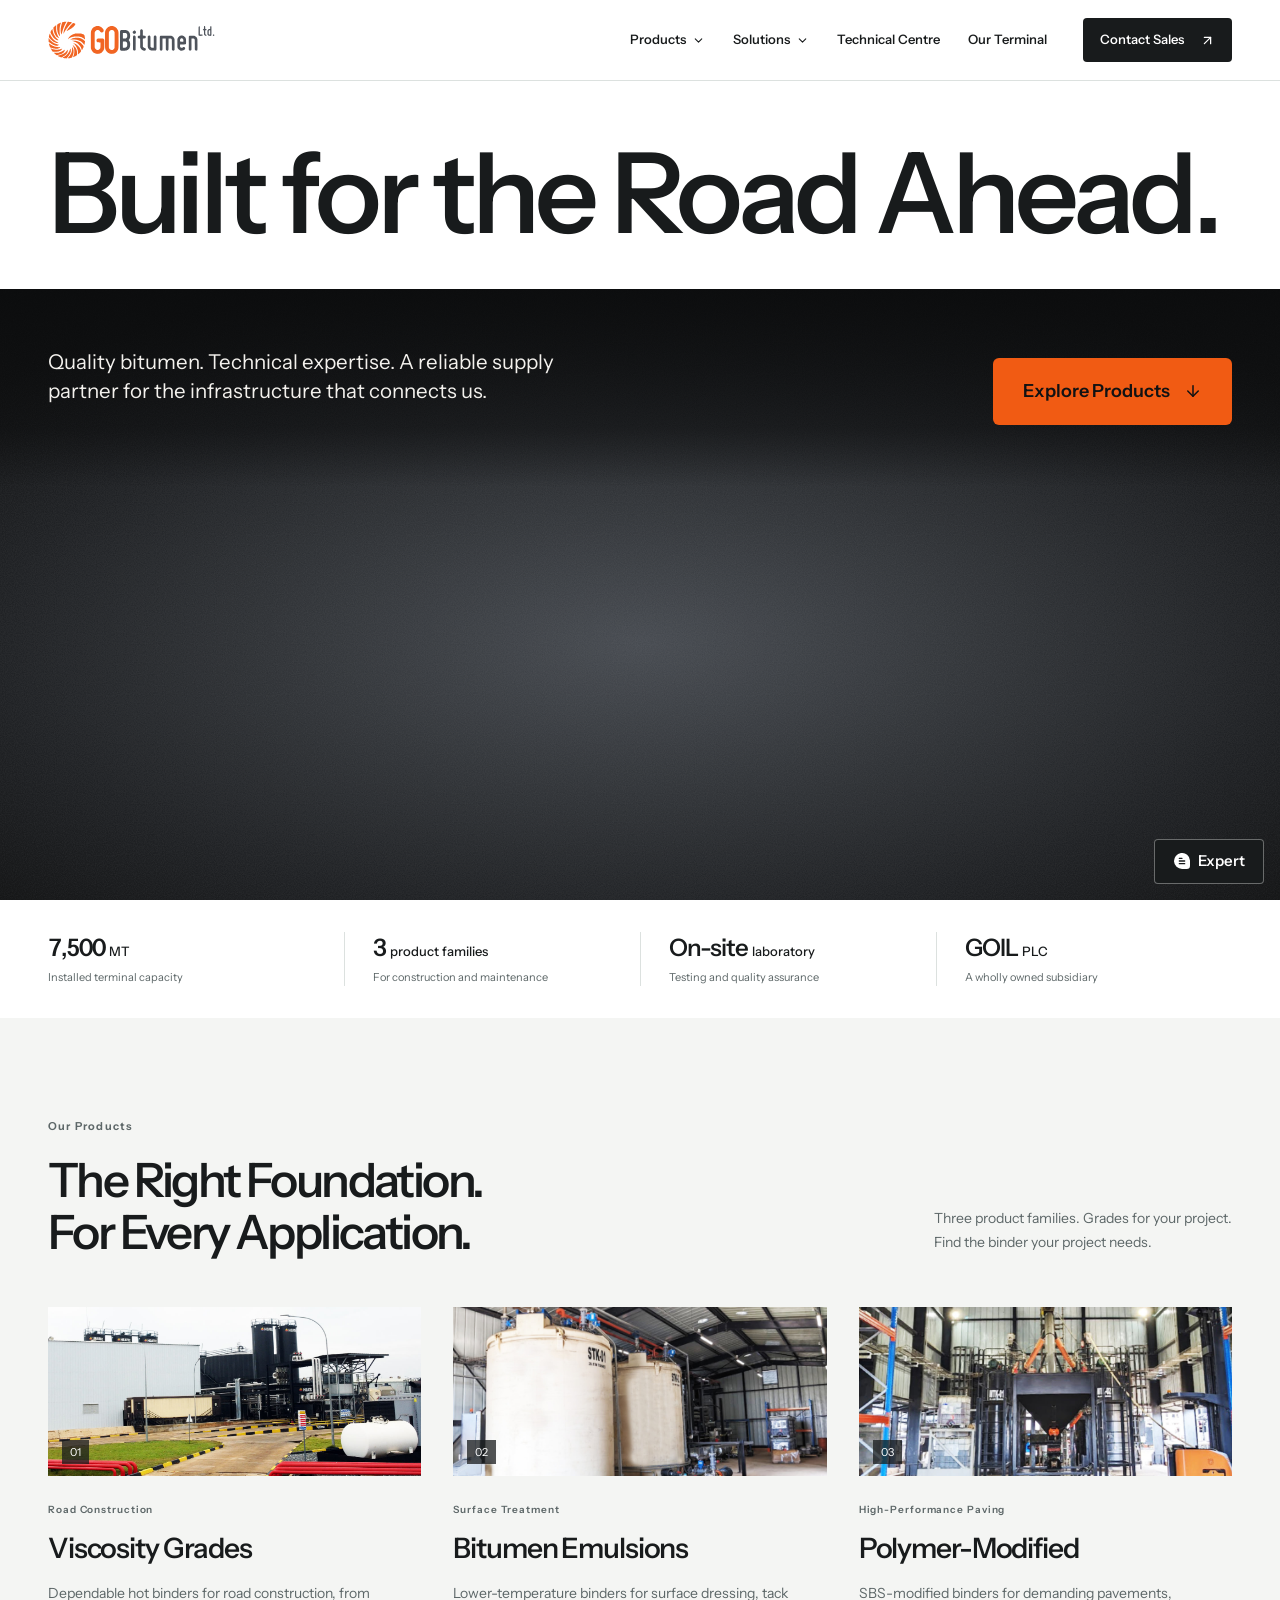
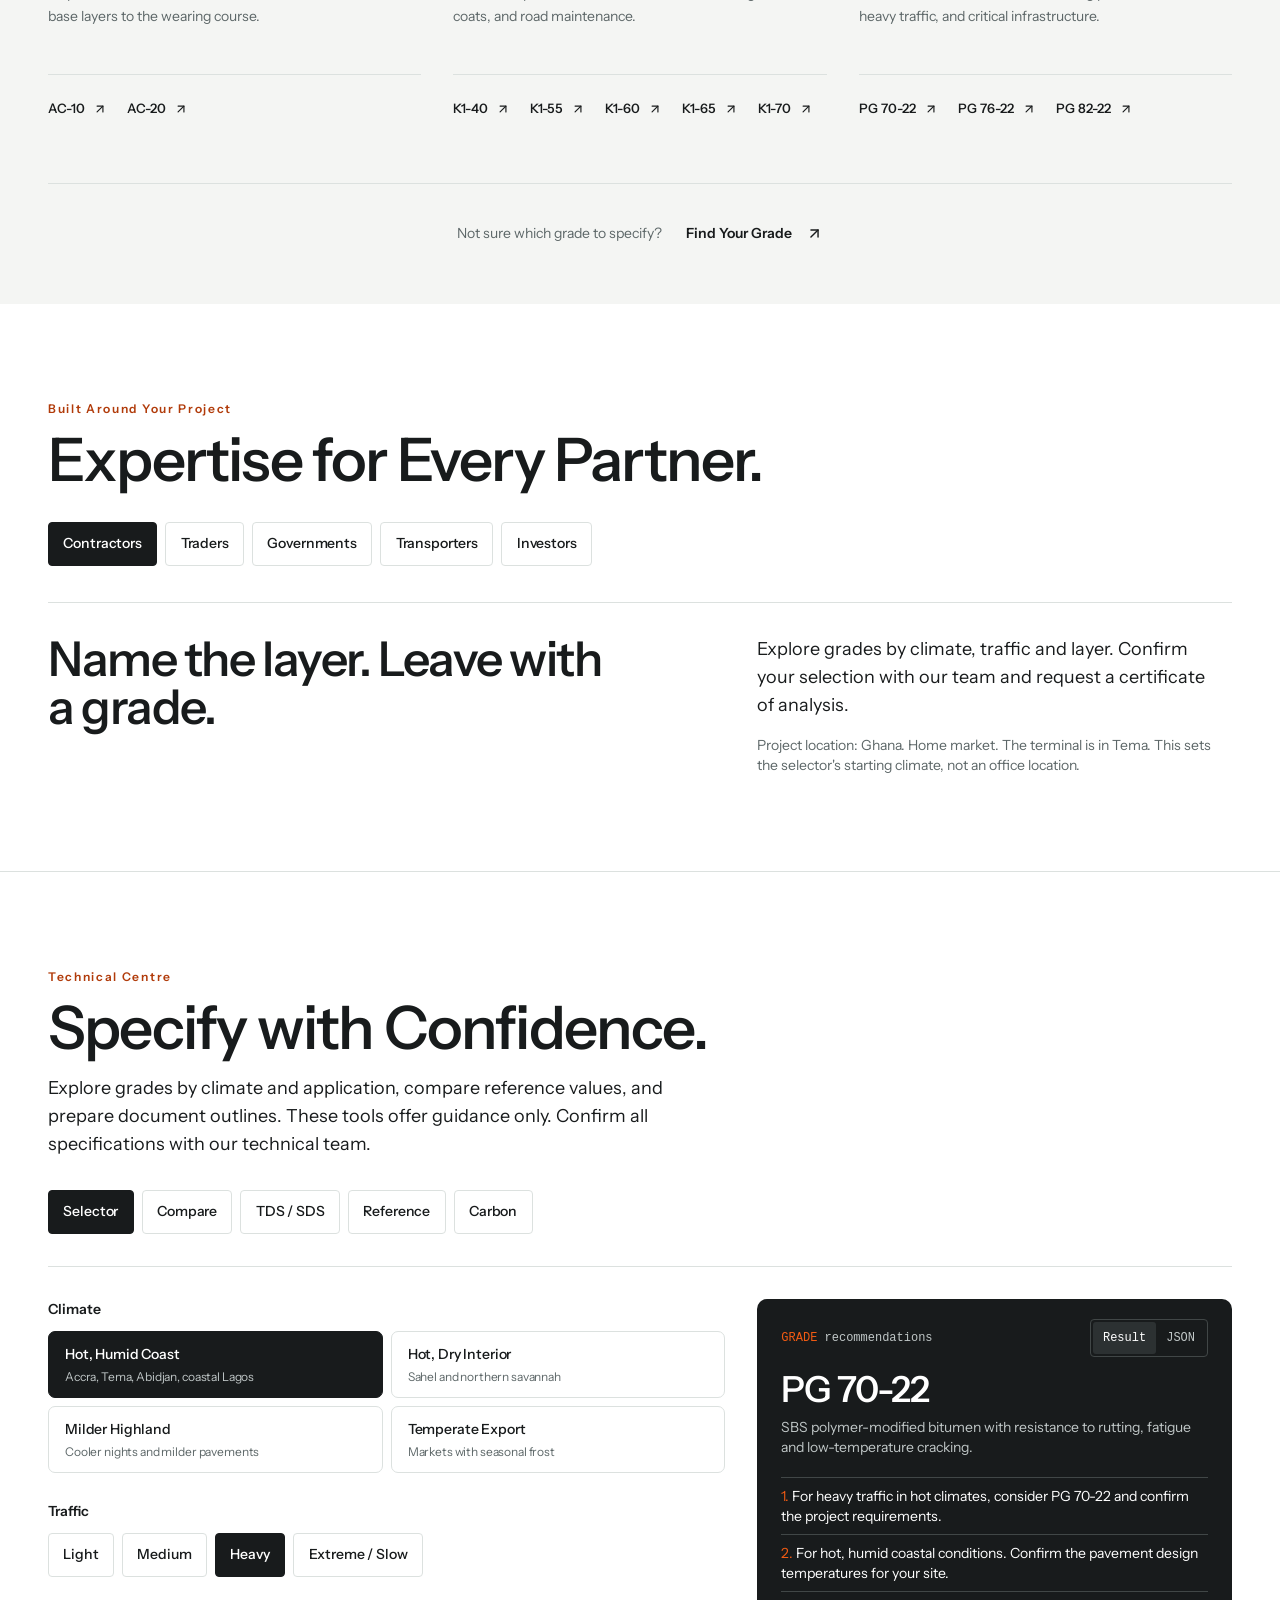
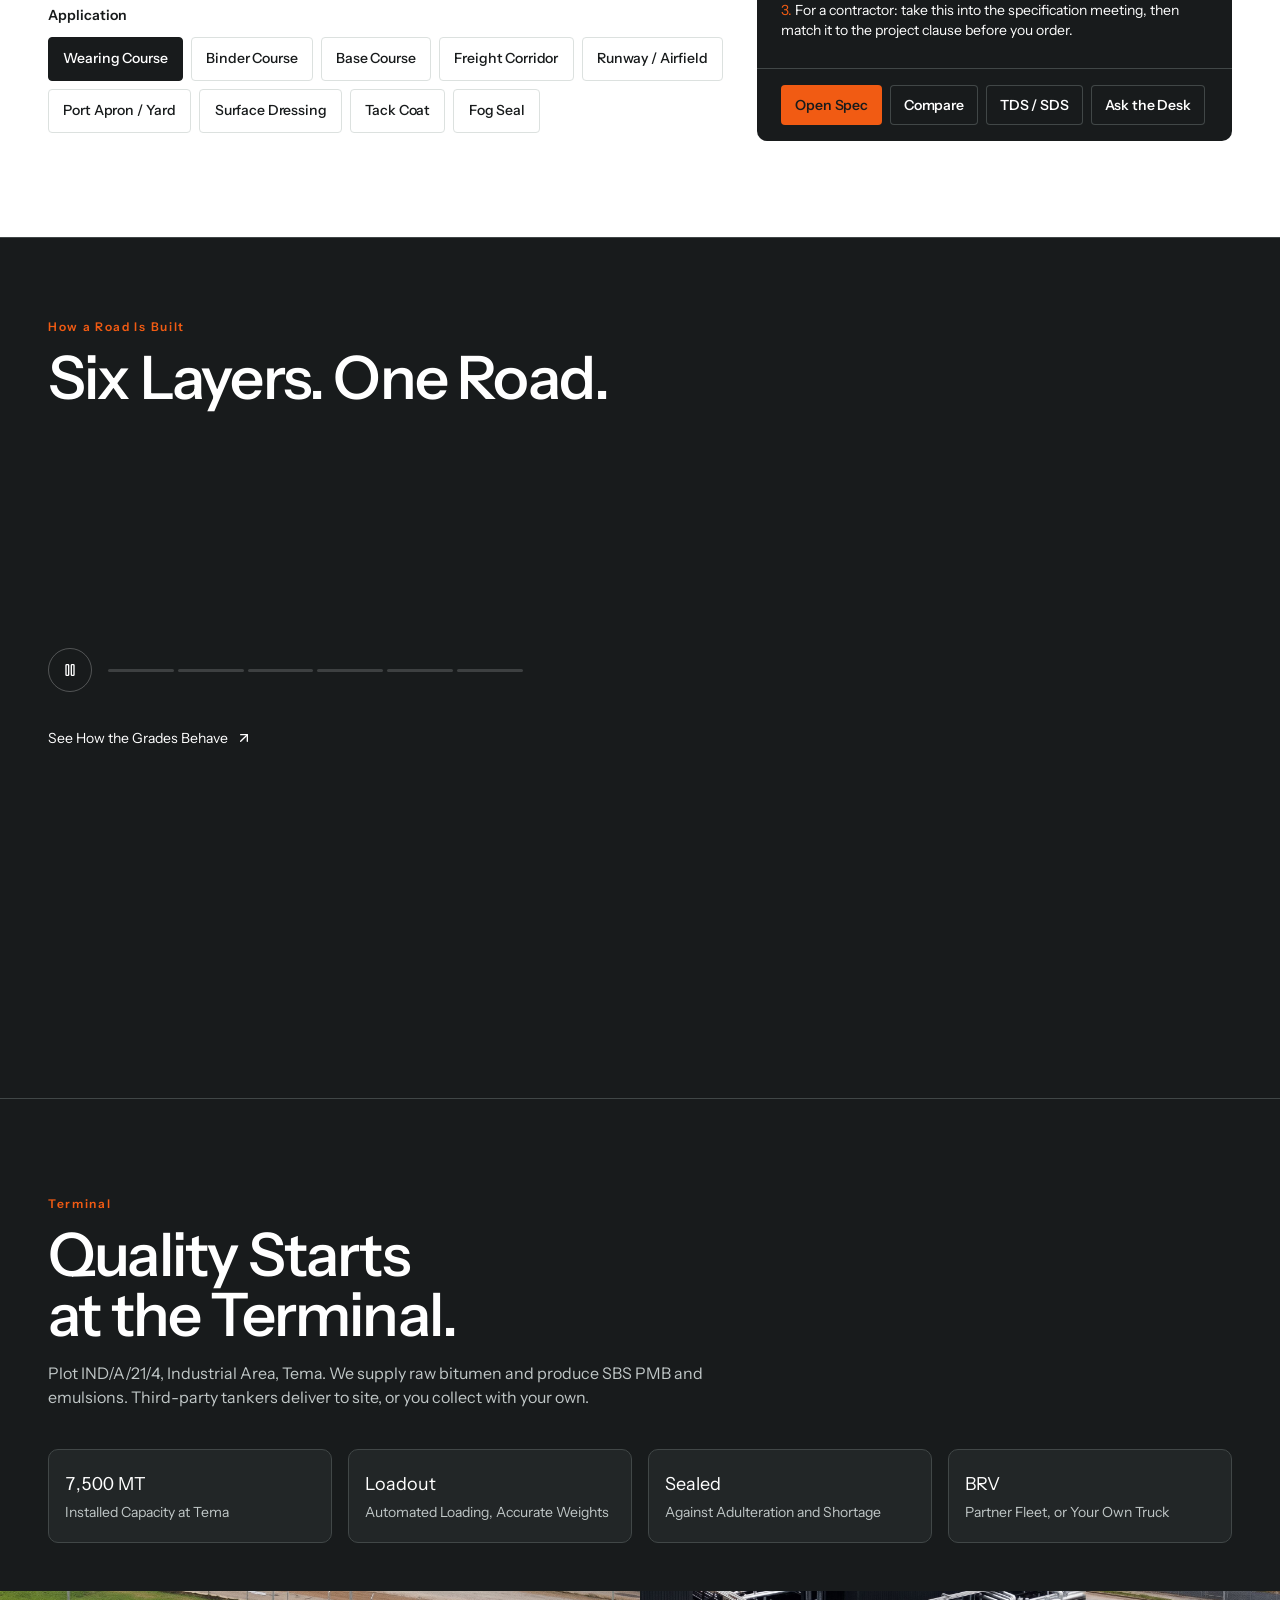
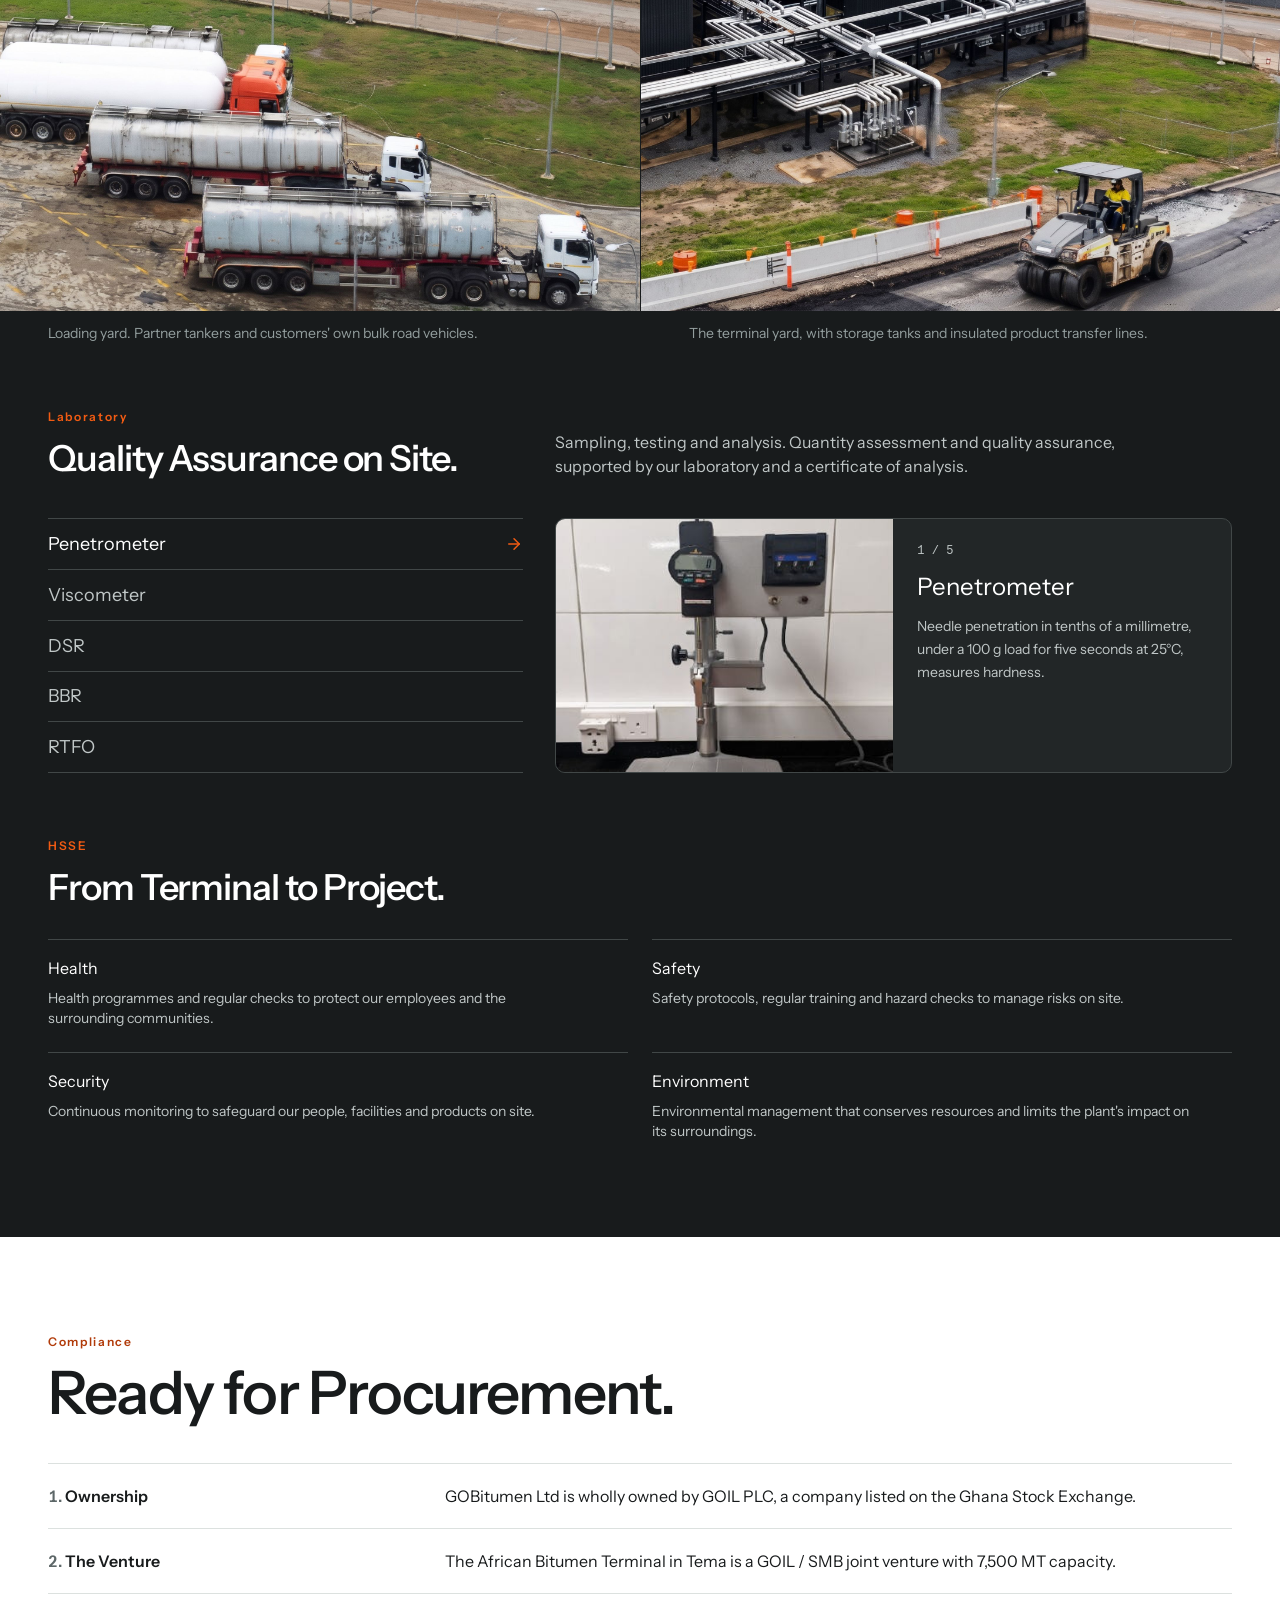
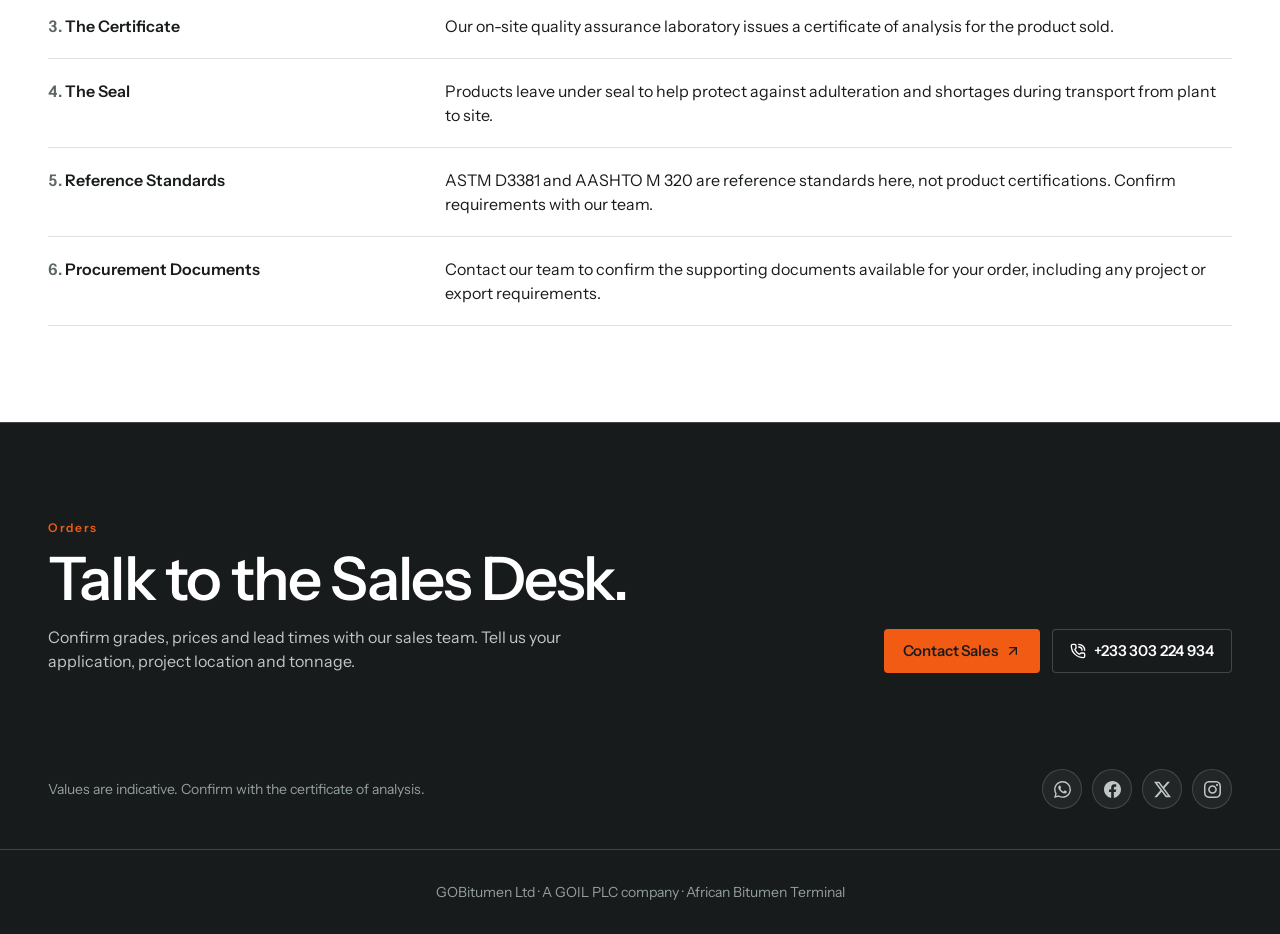
==== commit fda0f968: "style: use title case in GOBitumen headings and labels" ====
--- a/gobitumen/index.html
+++ b/gobitumen/index.html
@@ -1 +1 @@
-<!doctype html><html lang="en"><head><meta charset="utf-8"><meta name="viewport" content="width=device-width,initial-scale=1"><title>GOBitumen | Homepage Concept</title><meta name="description" content="A homepage concept for GOBitumen, showcasing its products, technical expertise, and terminal operations in Tema, Ghana."><meta name="robots" content="noindex,nofollow"><link rel="canonical" href="https://djoks.me/gobitumen/"><meta property="og:type" content="website"><meta property="og:title" content="GOBitumen | Homepage Concept"><meta property="og:description" content="A homepage concept for GOBitumen, showcasing its products, technical expertise, and terminal operations in Tema, Ghana."><meta property="og:url" content="https://djoks.me/gobitumen/"><meta property="og:image" content="https://djoks.me/gobitumen/share-v1.jpg"><meta property="og:image:width" content="1200"><meta property="og:image:height" content="630"><meta property="og:image:alt" content="GOBitumen homepage concept featuring the Tema terminal"><meta name="twitter:card" content="summary_large_image"><meta name="twitter:title" content="GOBitumen | Homepage Concept"><meta name="twitter:description" content="A homepage concept for GOBitumen, showcasing its products, technical expertise, and terminal operations in Tema, Ghana."><meta name="twitter:image" content="https://djoks.me/gobitumen/share-v1.jpg"><link rel="icon" href="/gobitumen/favicon.svg"><link rel="stylesheet" href="/gobitumen/assets/client-DIJVvEDr.css"></head><body><div id="demo-root"><link rel="preload" as="image" href="/gobitumen/brand/intro/gobitumen-go.svg"/><link rel="preload" as="image" href="/gobitumen/brand/intro/gobitumen-bitumen.svg"/><link rel="preload" as="image" href="/gobitumen/brand/intro/gobitumen-ltd.svg"/><link rel="preload" as="image" href="/gobitumen/brand/gobitumen-mark.svg"/><link rel="preload" as="image" href="/gobitumen/brand/gobitumen-logo.svg"/><link rel="preload" as="image" href="/gobitumen/media/lab-penetrometer.jpg"/><main><a href="#grades" class="sr-only focus:not-sr-only focus:absolute focus:z-50 focus:bg-ember focus:px-3 focus:py-2 focus:text-ink">Skip to grades</a><div class="intro" aria-hidden="true"><div class="intro-bg"></div><div class="intro-logo"><div class="intro-glow"></div><img class="intro-piece" src="/gobitumen/brand/intro/gobitumen-go.svg" alt=""/><img class="intro-piece" src="/gobitumen/brand/intro/gobitumen-bitumen.svg" alt=""/><img class="intro-piece" src="/gobitumen/brand/intro/gobitumen-ltd.svg" alt=""/><img class="intro-mark" src="/gobitumen/brand/gobitumen-mark.svg" alt=""/></div></div><header class="site-header"><div class="page-shell nav-bar"><a href="/gobitumen/" class="wordmark" aria-label="GOBitumen home"><img src="/gobitumen/brand/gobitumen-logo.svg" alt="GOBitumen Ltd" width="549" height="125"/></a><nav class="desktop-nav" aria-label="Primary"><button type="button" aria-expanded="false" aria-controls="product-navigation">Products<svg xmlns="http://www.w3.org/2000/svg" width="13" height="13" viewBox="0 0 24 24" fill="none" stroke="currentColor" stroke-width="2" stroke-linecap="round" stroke-linejoin="round" class="lucide lucide-chevron-down" aria-hidden="true"><path d="m6 9 6 6 6-6"></path></svg></button><button type="button" aria-expanded="false" aria-controls="audience-navigation">Solutions<svg xmlns="http://www.w3.org/2000/svg" width="13" height="13" viewBox="0 0 24 24" fill="none" stroke="currentColor" stroke-width="2" stroke-linecap="round" stroke-linejoin="round" class="lucide lucide-chevron-down" aria-hidden="true"><path d="m6 9 6 6 6-6"></path></svg></button><a href="/gobitumen/#specify">Technical centre</a><a href="/gobitumen/#terminal">Our terminal</a></nav><span class="nav-contact" role="link" aria-disabled="true" tabindex="0">Contact sales<svg xmlns="http://www.w3.org/2000/svg" width="15" height="15" viewBox="0 0 24 24" fill="none" stroke="currentColor" stroke-width="2" stroke-linecap="round" stroke-linejoin="round" class="lucide lucide-arrow-up-right" aria-hidden="true"><path d="M7 7h10v10"></path><path d="M7 17 17 7"></path></svg><span class="sr-only"> Unavailable in this preview</span></span><button type="button" class="mobile-expert">Ask expert</button><button class="mobile-menu-toggle" type="button" aria-expanded="false" aria-controls="mobile-navigation" aria-label="Open menu"><svg xmlns="http://www.w3.org/2000/svg" width="22" height="22" viewBox="0 0 24 24" fill="none" stroke="currentColor" stroke-width="2" stroke-linecap="round" stroke-linejoin="round" class="lucide lucide-menu" aria-hidden="true"><path d="M4 12h16"></path><path d="M4 18h16"></path><path d="M4 6h16"></path></svg></button></div><div id="product-navigation" class="nav-panel" hidden=""><div class="page-shell nav-products"><div class="nav-product-family"><p>Viscosity grades</p><button type="button" aria-label="View AC-10 specification">AC-10<svg xmlns="http://www.w3.org/2000/svg" width="15" height="15" viewBox="0 0 24 24" fill="none" stroke="currentColor" stroke-width="2" stroke-linecap="round" stroke-linejoin="round" class="lucide lucide-arrow-up-right" aria-hidden="true"><path d="M7 7h10v10"></path><path d="M7 17 17 7"></path></svg></button><button type="button" aria-label="View AC-20 specification">AC-20<svg xmlns="http://www.w3.org/2000/svg" width="15" height="15" viewBox="0 0 24 24" fill="none" stroke="currentColor" stroke-width="2" stroke-linecap="round" stroke-linejoin="round" class="lucide lucide-arrow-up-right" aria-hidden="true"><path d="M7 7h10v10"></path><path d="M7 17 17 7"></path></svg></button></div><div class="nav-product-family"><p>Bitumen emulsions</p><button type="button" aria-label="View K1-40 specification">K1-40<svg xmlns="http://www.w3.org/2000/svg" width="15" height="15" viewBox="0 0 24 24" fill="none" stroke="currentColor" stroke-width="2" stroke-linecap="round" stroke-linejoin="round" class="lucide lucide-arrow-up-right" aria-hidden="true"><path d="M7 7h10v10"></path><path d="M7 17 17 7"></path></svg></button><button type="button" aria-label="View K1-55 specification">K1-55<svg xmlns="http://www.w3.org/2000/svg" width="15" height="15" viewBox="0 0 24 24" fill="none" stroke="currentColor" stroke-width="2" stroke-linecap="round" stroke-linejoin="round" class="lucide lucide-arrow-up-right" aria-hidden="true"><path d="M7 7h10v10"></path><path d="M7 17 17 7"></path></svg></button><button type="button" aria-label="View K1-60 specification">K1-60<svg xmlns="http://www.w3.org/2000/svg" width="15" height="15" viewBox="0 0 24 24" fill="none" stroke="currentColor" stroke-width="2" stroke-linecap="round" stroke-linejoin="round" class="lucide lucide-arrow-up-right" aria-hidden="true"><path d="M7 7h10v10"></path><path d="M7 17 17 7"></path></svg></button><button type="button" aria-label="View K1-65 specification">K1-65<svg xmlns="http://www.w3.org/2000/svg" width="15" height="15" viewBox="0 0 24 24" fill="none" stroke="currentColor" stroke-width="2" stroke-linecap="round" stroke-linejoin="round" class="lucide lucide-arrow-up-right" aria-hidden="true"><path d="M7 7h10v10"></path><path d="M7 17 17 7"></path></svg></button><button type="button" aria-label="View K1-70 specification">K1-70<svg xmlns="http://www.w3.org/2000/svg" width="15" height="15" viewBox="0 0 24 24" fill="none" stroke="currentColor" stroke-width="2" stroke-linecap="round" stroke-linejoin="round" class="lucide lucide-arrow-up-right" aria-hidden="true"><path d="M7 7h10v10"></path><path d="M7 17 17 7"></path></svg></button></div><div class="nav-product-family"><p>SBS polymer-modified</p><button type="button" aria-label="View PG 70-22 specification">PG 70-22<svg xmlns="http://www.w3.org/2000/svg" width="15" height="15" viewBox="0 0 24 24" fill="none" stroke="currentColor" stroke-width="2" stroke-linecap="round" stroke-linejoin="round" class="lucide lucide-arrow-up-right" aria-hidden="true"><path d="M7 7h10v10"></path><path d="M7 17 17 7"></path></svg></button><button type="button" aria-label="View PG 76-22 specification">PG 76-22<svg xmlns="http://www.w3.org/2000/svg" width="15" height="15" viewBox="0 0 24 24" fill="none" stroke="currentColor" stroke-width="2" stroke-linecap="round" stroke-linejoin="round" class="lucide lucide-arrow-up-right" aria-hidden="true"><path d="M7 7h10v10"></path><path d="M7 17 17 7"></path></svg></button><button type="button" aria-label="View PG 82-22 specification">PG 82-22<svg xmlns="http://www.w3.org/2000/svg" width="15" height="15" viewBox="0 0 24 24" fill="none" stroke="currentColor" stroke-width="2" stroke-linecap="round" stroke-linejoin="round" class="lucide lucide-arrow-up-right" aria-hidden="true"><path d="M7 7h10v10"></path><path d="M7 17 17 7"></path></svg></button></div></div></div><div id="audience-navigation" class="nav-panel" hidden=""><div class="page-shell nav-audiences"><button type="button" class="nav-audience"><span>Contractors<svg xmlns="http://www.w3.org/2000/svg" width="16" height="16" viewBox="0 0 24 24" fill="none" stroke="currentColor" stroke-width="2" stroke-linecap="round" stroke-linejoin="round" class="lucide lucide-arrow-up-right" aria-hidden="true"><path d="M7 7h10v10"></path><path d="M7 17 17 7"></path></svg></span><span>Name the layer. Leave with a grade.</span></button><button type="button" class="nav-audience"><span>Traders<svg xmlns="http://www.w3.org/2000/svg" width="16" height="16" viewBox="0 0 24 24" fill="none" stroke="currentColor" stroke-width="2" stroke-linecap="round" stroke-linejoin="round" class="lucide lucide-arrow-up-right" aria-hidden="true"><path d="M7 7h10v10"></path><path d="M7 17 17 7"></path></svg></span><span>Sealed loads. Accurately weighed.</span></button><button type="button" class="nav-audience"><span>Governments<svg xmlns="http://www.w3.org/2000/svg" width="16" height="16" viewBox="0 0 24 24" fill="none" stroke="currentColor" stroke-width="2" stroke-linecap="round" stroke-linejoin="round" class="lucide lucide-arrow-up-right" aria-hidden="true"><path d="M7 7h10v10"></path><path d="M7 17 17 7"></path></svg></span><span>A listed parent. A laboratory on site.</span></button><button type="button" class="nav-audience"><span>Transporters<svg xmlns="http://www.w3.org/2000/svg" width="16" height="16" viewBox="0 0 24 24" fill="none" stroke="currentColor" stroke-width="2" stroke-linecap="round" stroke-linejoin="round" class="lucide lucide-arrow-up-right" aria-hidden="true"><path d="M7 7h10v10"></path><path d="M7 17 17 7"></path></svg></span><span>Your truck, or a partner fleet.</span></button><button type="button" class="nav-audience"><span>Investors<svg xmlns="http://www.w3.org/2000/svg" width="16" height="16" viewBox="0 0 24 24" fill="none" stroke="currentColor" stroke-width="2" stroke-linecap="round" stroke-linejoin="round" class="lucide lucide-arrow-up-right" aria-hidden="true"><path d="M7 7h10v10"></path><path d="M7 17 17 7"></path></svg></span><span>One terminal. An export ambition.</span></button></div></div><nav id="mobile-navigation" class="nav-panel mobile-navigation" aria-label="Mobile" hidden=""><div class="page-shell"><p class="eyebrow">Products / Specifications</p><div class="mobile-products"><div class="nav-product-family"><p>Viscosity grades</p><button type="button" aria-label="View AC-10 specification">AC-10<svg xmlns="http://www.w3.org/2000/svg" width="15" height="15" viewBox="0 0 24 24" fill="none" stroke="currentColor" stroke-width="2" stroke-linecap="round" stroke-linejoin="round" class="lucide lucide-arrow-up-right" aria-hidden="true"><path d="M7 7h10v10"></path><path d="M7 17 17 7"></path></svg></button><button type="button" aria-label="View AC-20 specification">AC-20<svg xmlns="http://www.w3.org/2000/svg" width="15" height="15" viewBox="0 0 24 24" fill="none" stroke="currentColor" stroke-width="2" stroke-linecap="round" stroke-linejoin="round" class="lucide lucide-arrow-up-right" aria-hidden="true"><path d="M7 7h10v10"></path><path d="M7 17 17 7"></path></svg></button></div><div class="nav-product-family"><p>Bitumen emulsions</p><button type="button" aria-label="View K1-40 specification">K1-40<svg xmlns="http://www.w3.org/2000/svg" width="15" height="15" viewBox="0 0 24 24" fill="none" stroke="currentColor" stroke-width="2" stroke-linecap="round" stroke-linejoin="round" class="lucide lucide-arrow-up-right" aria-hidden="true"><path d="M7 7h10v10"></path><path d="M7 17 17 7"></path></svg></button><button type="button" aria-label="View K1-55 specification">K1-55<svg xmlns="http://www.w3.org/2000/svg" width="15" height="15" viewBox="0 0 24 24" fill="none" stroke="currentColor" stroke-width="2" stroke-linecap="round" stroke-linejoin="round" class="lucide lucide-arrow-up-right" aria-hidden="true"><path d="M7 7h10v10"></path><path d="M7 17 17 7"></path></svg></button><button type="button" aria-label="View K1-60 specification">K1-60<svg xmlns="http://www.w3.org/2000/svg" width="15" height="15" viewBox="0 0 24 24" fill="none" stroke="currentColor" stroke-width="2" stroke-linecap="round" stroke-linejoin="round" class="lucide lucide-arrow-up-right" aria-hidden="true"><path d="M7 7h10v10"></path><path d="M7 17 17 7"></path></svg></button><button type="button" aria-label="View K1-65 specification">K1-65<svg xmlns="http://www.w3.org/2000/svg" width="15" height="15" viewBox="0 0 24 24" fill="none" stroke="currentColor" stroke-width="2" stroke-linecap="round" stroke-linejoin="round" class="lucide lucide-arrow-up-right" aria-hidden="true"><path d="M7 7h10v10"></path><path d="M7 17 17 7"></path></svg></button><button type="button" aria-label="View K1-70 specification">K1-70<svg xmlns="http://www.w3.org/2000/svg" width="15" height="15" viewBox="0 0 24 24" fill="none" stroke="currentColor" stroke-width="2" stroke-linecap="round" stroke-linejoin="round" class="lucide lucide-arrow-up-right" aria-hidden="true"><path d="M7 7h10v10"></path><path d="M7 17 17 7"></path></svg></button></div><div class="nav-product-family"><p>SBS polymer-modified</p><button type="button" aria-label="View PG 70-22 specification">PG 70-22<svg xmlns="http://www.w3.org/2000/svg" width="15" height="15" viewBox="0 0 24 24" fill="none" stroke="currentColor" stroke-width="2" stroke-linecap="round" stroke-linejoin="round" class="lucide lucide-arrow-up-right" aria-hidden="true"><path d="M7 7h10v10"></path><path d="M7 17 17 7"></path></svg></button><button type="button" aria-label="View PG 76-22 specification">PG 76-22<svg xmlns="http://www.w3.org/2000/svg" width="15" height="15" viewBox="0 0 24 24" fill="none" stroke="currentColor" stroke-width="2" stroke-linecap="round" stroke-linejoin="round" class="lucide lucide-arrow-up-right" aria-hidden="true"><path d="M7 7h10v10"></path><path d="M7 17 17 7"></path></svg></button><button type="button" aria-label="View PG 82-22 specification">PG 82-22<svg xmlns="http://www.w3.org/2000/svg" width="15" height="15" viewBox="0 0 24 24" fill="none" stroke="currentColor" stroke-width="2" stroke-linecap="round" stroke-linejoin="round" class="lucide lucide-arrow-up-right" aria-hidden="true"><path d="M7 7h10v10"></path><path d="M7 17 17 7"></path></svg></button></div></div><details><summary>Solutions</summary><div class="mobile-audiences"><button type="button" class="nav-audience"><span>Contractors<svg xmlns="http://www.w3.org/2000/svg" width="16" height="16" viewBox="0 0 24 24" fill="none" stroke="currentColor" stroke-width="2" stroke-linecap="round" stroke-linejoin="round" class="lucide lucide-arrow-up-right" aria-hidden="true"><path d="M7 7h10v10"></path><path d="M7 17 17 7"></path></svg></span><span>Name the layer. Leave with a grade.</span></button><button type="button" class="nav-audience"><span>Traders<svg xmlns="http://www.w3.org/2000/svg" width="16" height="16" viewBox="0 0 24 24" fill="none" stroke="currentColor" stroke-width="2" stroke-linecap="round" stroke-linejoin="round" class="lucide lucide-arrow-up-right" aria-hidden="true"><path d="M7 7h10v10"></path><path d="M7 17 17 7"></path></svg></span><span>Sealed loads. Accurately weighed.</span></button><button type="button" class="nav-audience"><span>Governments<svg xmlns="http://www.w3.org/2000/svg" width="16" height="16" viewBox="0 0 24 24" fill="none" stroke="currentColor" stroke-width="2" stroke-linecap="round" stroke-linejoin="round" class="lucide lucide-arrow-up-right" aria-hidden="true"><path d="M7 7h10v10"></path><path d="M7 17 17 7"></path></svg></span><span>A listed parent. A laboratory on site.</span></button><button type="button" class="nav-audience"><span>Transporters<svg xmlns="http://www.w3.org/2000/svg" width="16" height="16" viewBox="0 0 24 24" fill="none" stroke="currentColor" stroke-width="2" stroke-linecap="round" stroke-linejoin="round" class="lucide lucide-arrow-up-right" aria-hidden="true"><path d="M7 7h10v10"></path><path d="M7 17 17 7"></path></svg></span><span>Your truck, or a partner fleet.</span></button><button type="button" class="nav-audience"><span>Investors<svg xmlns="http://www.w3.org/2000/svg" width="16" height="16" viewBox="0 0 24 24" fill="none" stroke="currentColor" stroke-width="2" stroke-linecap="round" stroke-linejoin="round" class="lucide lucide-arrow-up-right" aria-hidden="true"><path d="M7 7h10v10"></path><path d="M7 17 17 7"></path></svg></span><span>One terminal. An export ambition.</span></button></div></details><a href="/gobitumen/#specify">Technical centre<svg xmlns="http://www.w3.org/2000/svg" width="16" height="16" viewBox="0 0 24 24" fill="none" stroke="currentColor" stroke-width="2" stroke-linecap="round" stroke-linejoin="round" class="lucide lucide-arrow-up-right" aria-hidden="true"><path d="M7 7h10v10"></path><path d="M7 17 17 7"></path></svg></a><a href="/gobitumen/#terminal">Our terminal<svg xmlns="http://www.w3.org/2000/svg" width="16" height="16" viewBox="0 0 24 24" fill="none" stroke="currentColor" stroke-width="2" stroke-linecap="round" stroke-linejoin="round" class="lucide lucide-arrow-up-right" aria-hidden="true"><path d="M7 7h10v10"></path><path d="M7 17 17 7"></path></svg></a><span role="link" aria-disabled="true" tabindex="0">Contact sales<svg xmlns="http://www.w3.org/2000/svg" width="16" height="16" viewBox="0 0 24 24" fill="none" stroke="currentColor" stroke-width="2" stroke-linecap="round" stroke-linejoin="round" class="lucide lucide-arrow-up-right" aria-hidden="true"><path d="M7 7h10v10"></path><path d="M7 17 17 7"></path></svg><span class="sr-only"> Unavailable in this preview</span></span></div></nav></header><section id="top" class="home-hero"><div class="hero-stage"><div class="page-shell hero-intro"><h1 class="hero-headline"><span class="hero-word"><span style="animation-delay:0ms">Built</span></span> <span class="hero-word"><span style="animation-delay:60ms">for</span></span> <span class="hero-word"><span style="animation-delay:120ms">the</span></span> <span class="hero-word"><span style="animation-delay:180ms">road</span></span> <span class="hero-word"><span style="animation-delay:240ms">ahead.</span></span></h1></div><div class="hero-scene"><facility-scene drift="true" speed="1" aria-hidden="true"></facility-scene><div class="hero-scene-top"><div class="page-shell hero-scene-copy"><p>Quality bitumen. Technical expertise. A reliable supply partner for the infrastructure that connects us.</p><div class="scene-actions"><button class="scene-btn scene-btn-ember">Explore products <svg xmlns="http://www.w3.org/2000/svg" width="18" height="18" viewBox="0 0 24 24" fill="none" stroke="currentColor" stroke-width="2" stroke-linecap="round" stroke-linejoin="round" class="lucide lucide-arrow-down" aria-hidden="true"><path d="M12 5v14"></path><path d="m19 12-7 7-7-7"></path></svg></button></div></div></div></div></div><div class="page-shell proof-strip" aria-label="Our capabilities" data-reveal-stagger="up"><div><strong><b data-count="7500">7,500</b> <span>MT</span></strong><span>Installed terminal capacity</span></div><div><strong>3 <span>product families</span></strong><span>For construction and maintenance</span></div><div><strong>On-site <span>laboratory</span></strong><span>Testing and quality assurance</span></div><div><strong>GOIL <span>PLC</span></strong><span>A wholly owned subsidiary</span></div></div></section><section id="grades" class="product-section"><div class="page-shell"><div class="section-heading" data-reveal-stagger="up"><div><p class="eyebrow" data-reveal="fade">Our products</p><h2 data-reveal="words"><span class="rw"><span style="animation-delay:0ms">The</span></span> <span class="rw"><span style="animation-delay:45ms">right</span></span> <span class="rw"><span style="animation-delay:90ms">foundation.</span></span><br/><span class="rw"><span style="animation-delay:135ms">For</span></span> <span class="rw"><span style="animation-delay:180ms">every</span></span> <span class="rw"><span style="animation-delay:225ms">application.</span></span></h2></div><p>Three product families. Grades for your project.<br class="desktop-break"/> Find the binder your project needs.</p></div><div class="product-grid" data-reveal-stagger="up"><article id="family-viscosity" class="product-card"><div class="product-photo product-photo-viscosity" data-reveal="clip"><img src="/gobitumen/media/plant.jpg" alt="Terminal buildings, black tanks and red product lines at Tema" loading="lazy"/><span>01</span></div><p class="product-category">Road construction</p><h3>Viscosity grades</h3><p class="product-description">Dependable hot binders for road construction, from base layers to the wearing course.</p><div class="grade-links" aria-label="Viscosity grades specifications"><button aria-label="View AC-10 specification">AC-10<svg xmlns="http://www.w3.org/2000/svg" width="14" height="14" viewBox="0 0 24 24" fill="none" stroke="currentColor" stroke-width="2" stroke-linecap="round" stroke-linejoin="round" class="lucide lucide-arrow-up-right" aria-hidden="true"><path d="M7 7h10v10"></path><path d="M7 17 17 7"></path></svg></button><button aria-label="View AC-20 specification">AC-20<svg xmlns="http://www.w3.org/2000/svg" width="14" height="14" viewBox="0 0 24 24" fill="none" stroke="currentColor" stroke-width="2" stroke-linecap="round" stroke-linejoin="round" class="lucide lucide-arrow-up-right" aria-hidden="true"><path d="M7 7h10v10"></path><path d="M7 17 17 7"></path></svg></button></div></article><article id="family-emulsion" class="product-card"><div class="product-photo product-photo-emulsion" data-reveal="clip"><img src="/gobitumen/media/emulsion.jpg" alt="Cream emulsion process tanks inside the production hall" loading="lazy"/><span>02</span></div><p class="product-category">Surface treatment</p><h3>Bitumen emulsions</h3><p class="product-description">Lower-temperature binders for surface dressing, tack coats, and road maintenance.</p><div class="grade-links" aria-label="Bitumen emulsions specifications"><button aria-label="View K1-40 specification">K1-40<svg xmlns="http://www.w3.org/2000/svg" width="14" height="14" viewBox="0 0 24 24" fill="none" stroke="currentColor" stroke-width="2" stroke-linecap="round" stroke-linejoin="round" class="lucide lucide-arrow-up-right" aria-hidden="true"><path d="M7 7h10v10"></path><path d="M7 17 17 7"></path></svg></button><button aria-label="View K1-55 specification">K1-55<svg xmlns="http://www.w3.org/2000/svg" width="14" height="14" viewBox="0 0 24 24" fill="none" stroke="currentColor" stroke-width="2" stroke-linecap="round" stroke-linejoin="round" class="lucide lucide-arrow-up-right" aria-hidden="true"><path d="M7 7h10v10"></path><path d="M7 17 17 7"></path></svg></button><button aria-label="View K1-60 specification">K1-60<svg xmlns="http://www.w3.org/2000/svg" width="14" height="14" viewBox="0 0 24 24" fill="none" stroke="currentColor" stroke-width="2" stroke-linecap="round" stroke-linejoin="round" class="lucide lucide-arrow-up-right" aria-hidden="true"><path d="M7 7h10v10"></path><path d="M7 17 17 7"></path></svg></button><button aria-label="View K1-65 specification">K1-65<svg xmlns="http://www.w3.org/2000/svg" width="14" height="14" viewBox="0 0 24 24" fill="none" stroke="currentColor" stroke-width="2" stroke-linecap="round" stroke-linejoin="round" class="lucide lucide-arrow-up-right" aria-hidden="true"><path d="M7 7h10v10"></path><path d="M7 17 17 7"></path></svg></button><button aria-label="View K1-70 specification">K1-70<svg xmlns="http://www.w3.org/2000/svg" width="14" height="14" viewBox="0 0 24 24" fill="none" stroke="currentColor" stroke-width="2" stroke-linecap="round" stroke-linejoin="round" class="lucide lucide-arrow-up-right" aria-hidden="true"><path d="M7 7h10v10"></path><path d="M7 17 17 7"></path></svg></button></div></article><article id="family-pmb" class="product-card"><div class="product-photo product-photo-pmb" data-reveal="clip"><img src="/gobitumen/media/warehouse.jpg" alt="Interior of the polymer handling hall with racking and a forklift" loading="lazy"/><span>03</span></div><p class="product-category">High-performance paving</p><h3>Polymer-modified</h3><p class="product-description">SBS-modified binders for demanding pavements, heavy traffic, and critical infrastructure.</p><div class="grade-links" aria-label="Polymer-modified specifications"><button aria-label="View PG 70-22 specification">PG 70-22<svg xmlns="http://www.w3.org/2000/svg" width="14" height="14" viewBox="0 0 24 24" fill="none" stroke="currentColor" stroke-width="2" stroke-linecap="round" stroke-linejoin="round" class="lucide lucide-arrow-up-right" aria-hidden="true"><path d="M7 7h10v10"></path><path d="M7 17 17 7"></path></svg></button><button aria-label="View PG 76-22 specification">PG 76-22<svg xmlns="http://www.w3.org/2000/svg" width="14" height="14" viewBox="0 0 24 24" fill="none" stroke="currentColor" stroke-width="2" stroke-linecap="round" stroke-linejoin="round" class="lucide lucide-arrow-up-right" aria-hidden="true"><path d="M7 7h10v10"></path><path d="M7 17 17 7"></path></svg></button><button aria-label="View PG 82-22 specification">PG 82-22<svg xmlns="http://www.w3.org/2000/svg" width="14" height="14" viewBox="0 0 24 24" fill="none" stroke="currentColor" stroke-width="2" stroke-linecap="round" stroke-linejoin="round" class="lucide lucide-arrow-up-right" aria-hidden="true"><path d="M7 7h10v10"></path><path d="M7 17 17 7"></path></svg></button></div></article></div><div class="product-help" data-reveal="up"><p>Not sure which grade to specify?</p><button class="text-action">Find your grade <svg xmlns="http://www.w3.org/2000/svg" width="17" height="17" viewBox="0 0 24 24" fill="none" stroke="currentColor" stroke-width="2" stroke-linecap="round" stroke-linejoin="round" class="lucide lucide-arrow-up-right" aria-hidden="true"><path d="M7 7h10v10"></path><path d="M7 17 17 7"></path></svg></button></div></div></section><section id="desks" class="scroll-mt-16 bg-paper text-ink"><div class="mx-auto max-w-6xl px-4 py-16 md:px-6 md:py-24"><p class="kicker" data-reveal="fade">Built around your project</p><h2 class="display mt-3 max-w-3xl text-4xl text-ink md:text-6xl" data-reveal="words"><span class="rw"><span style="animation-delay:0ms">Expertise</span></span> <span class="rw"><span style="animation-delay:45ms">for</span></span> <span class="rw"><span style="animation-delay:90ms">every</span></span> <span class="rw"><span style="animation-delay:135ms">partner.</span></span></h2><div class="mt-8 flex gap-2 overflow-x-auto pb-1" role="tablist" aria-label="Audience" data-reveal-stagger="chips"><button type="button" role="tab" aria-selected="true" aria-pressed="true" class="chip shrink-0">Contractors</button><button type="button" role="tab" aria-selected="false" aria-pressed="false" class="chip shrink-0">Traders</button><button type="button" role="tab" aria-selected="false" aria-pressed="false" class="chip shrink-0">Governments</button><button type="button" role="tab" aria-selected="false" aria-pressed="false" class="chip shrink-0">Transporters</button><button type="button" role="tab" aria-selected="false" aria-pressed="false" class="chip shrink-0">Investors</button></div><div class="mt-8 grid gap-8 border-t border-rule pt-8 md:grid-cols-12" data-reveal-stagger="up"><p class="display text-3xl text-ink md:col-span-7 md:text-5xl">Name the layer. Leave with a grade.</p><div class="md:col-span-5"><p class="text-lg text-ink">Explore grades by climate, traffic and layer. Confirm your selection with our team and request a certificate of analysis.</p><p class="mt-4 text-sm text-quiet">Project location: <!-- -->Ghana<!-- -->. <!-- -->Home market. The terminal is in Tema.<!-- --> This sets the selector&#x27;s starting climate, not an office location.</p></div></div></div></section><section id="specify" class="scroll-mt-16 border-t border-rule bg-paper text-ink"><div class="mx-auto max-w-6xl px-4 py-16 md:px-6 md:py-24"><p class="kicker" data-reveal="fade">Technical centre</p><h2 class="display mt-3 max-w-3xl text-4xl md:text-6xl" data-reveal="words"><span class="rw"><span style="animation-delay:0ms">Specify</span></span> <span class="rw"><span style="animation-delay:45ms">with</span></span> <span class="rw"><span style="animation-delay:90ms">confidence.</span></span></h2><p class="mt-4 max-w-2xl text-lg" data-reveal="up">Explore grades by climate and application, compare reference values, and prepare document outlines. These tools offer guidance only. Confirm all specifications with our technical team.</p><div class="mt-8 flex gap-2 overflow-x-auto" role="tablist" aria-label="Tools" data-reveal-stagger="chips"><button type="button" role="tab" aria-selected="true" aria-pressed="true" class="chip shrink-0">Selector</button><button type="button" role="tab" aria-selected="false" aria-pressed="false" class="chip shrink-0">Compare</button><button type="button" role="tab" aria-selected="false" aria-pressed="false" class="chip shrink-0">TDS / SDS</button><button type="button" role="tab" aria-selected="false" aria-pressed="false" class="chip shrink-0">Reference</button><button type="button" role="tab" aria-selected="false" aria-pressed="false" class="chip shrink-0">Carbon</button></div><div class="mt-8 border-t border-rule pt-8" role="tabpanel"><div class="grid gap-8 lg:grid-cols-12"><div class="lg:col-span-7" data-reveal="up"><fieldset><legend class="text-sm font-semibold">Climate</legend><div class="mt-3 grid gap-2 sm:grid-cols-2" data-reveal-stagger="chips"><button type="button" class="chip h-auto justify-start rounded-md px-4 py-3 text-left" aria-pressed="true"><span class="block">Hot, humid coast</span><span class="mt-1 block text-xs font-normal text-muted">Accra, Tema, Abidjan, coastal Lagos</span></button><button type="button" class="chip h-auto justify-start rounded-md px-4 py-3 text-left" aria-pressed="false"><span class="block">Hot, dry interior</span><span class="mt-1 block text-xs font-normal text-quiet">Sahel and northern savannah</span></button><button type="button" class="chip h-auto justify-start rounded-md px-4 py-3 text-left" aria-pressed="false"><span class="block">Milder highland</span><span class="mt-1 block text-xs font-normal text-quiet">Cooler nights and milder pavements</span></button><button type="button" class="chip h-auto justify-start rounded-md px-4 py-3 text-left" aria-pressed="false"><span class="block">Temperate export</span><span class="mt-1 block text-xs font-normal text-quiet">Markets with seasonal frost</span></button></div></fieldset><fieldset class="mt-7"><legend class="text-sm font-semibold">Traffic</legend><div class="mt-3 flex flex-wrap gap-2" data-reveal-stagger="chips"><button type="button" class="chip" aria-pressed="false">Light</button><button type="button" class="chip" aria-pressed="false">Medium</button><button type="button" class="chip" aria-pressed="true">Heavy</button><button type="button" class="chip" aria-pressed="false">Extreme / slow</button></div></fieldset><fieldset class="mt-7"><legend class="text-sm font-semibold">Application</legend><div class="mt-3 flex flex-wrap gap-2" data-reveal-stagger="chips"><button type="button" class="chip" aria-pressed="true">Wearing course</button><button type="button" class="chip" aria-pressed="false">Binder course</button><button type="button" class="chip" aria-pressed="false">Base course</button><button type="button" class="chip" aria-pressed="false">Freight corridor</button><button type="button" class="chip" aria-pressed="false">Runway / airfield</button><button type="button" class="chip" aria-pressed="false">Port apron / yard</button><button type="button" class="chip" aria-pressed="false">Surface dressing</button><button type="button" class="chip" aria-pressed="false">Tack coat</button><button type="button" class="chip" aria-pressed="false">Fog seal</button></div></fieldset></div><aside class="flex flex-col overflow-hidden rounded-lg bg-ink text-paper lg:col-span-5" data-reveal="right"><div class="flex items-center justify-between gap-3 px-6 pt-5"><p class="font-mono text-xs text-muted"><span class="text-ember">GRADE</span> recommendations</p><div class="flex rounded-sm border border-line p-0.5 font-mono text-xs" role="group" aria-label="Response view"><button type="button" aria-pressed="true" class="min-h-8 rounded-[3px] px-2.5 transition-colors bg-ink-3 text-paper">Result</button><button type="button" aria-pressed="false" class="min-h-8 rounded-[3px] px-2.5 transition-colors text-muted hover:text-paper">JSON</button></div></div><div class="relative flex-1"><div class="px-6 pt-3 pb-5"><h3 class="display text-4xl">PG 70-22</h3><p class="mt-2 text-sm text-muted">SBS polymer-modified bitumen with resistance to rutting, fatigue and low-temperature cracking.</p><ol class="mt-5 text-sm"><li class="border-t border-line py-2 text-paper"><span class="text-ember">1<!-- -->.</span> <!-- -->For heavy traffic in hot climates, consider PG 70-22 and confirm the project requirements.</li><li class="border-t border-line py-2 text-paper"><span class="text-ember">2<!-- -->.</span> <!-- -->For hot, humid coastal conditions. Confirm the pavement design temperatures for your site.</li><li class="border-t border-line py-2 text-paper"><span class="text-ember">3<!-- -->.</span> <!-- -->For a contractor: take this into the specification meeting, then match it to the project clause before you order.</li></ol></div></div><div class="flex flex-wrap gap-2 border-t border-line px-6 py-4"><button type="button" class="btn btn-ember min-h-10 px-3.5 text-sm">Open spec</button><button type="button" class="btn btn-ghost min-h-10 px-3.5 text-sm">Compare</button><button type="button" class="btn btn-ghost min-h-10 px-3.5 text-sm">TDS / SDS</button><button type="button" class="btn btn-ghost min-h-10 px-3.5 text-sm">Ask the desk</button></div></aside></div></div></div></section><section id="build-up" class="scroll-mt-16 border-t border-line bg-ink"><div class="mx-auto max-w-6xl px-4 py-16 md:px-6 md:py-20"><p class="kicker" data-reveal="fade">How a road is built</p><h2 class="display mt-3 text-4xl text-paper md:text-6xl" data-reveal="words"><span class="rw"><span style="animation-delay:0ms">Six</span></span> <span class="rw"><span style="animation-delay:45ms">layers.</span></span> <span class="rw"><span style="animation-delay:90ms">One</span></span> <span class="rw"><span style="animation-delay:135ms">road.</span></span></h2><div class="mt-10 grid gap-8 lg:grid-cols-12"><div class="lg:col-span-7 lg:col-start-6 lg:row-start-1" data-reveal="fade"><div class="build-render relative aspect-[4/3] overflow-hidden lg:aspect-auto"><canvas class="absolute inset-0 block h-full w-full" role="img" aria-label="Animated cross-section of a road built in six layers, from the laterite track to an SBS polymer-modified wearing course"></canvas></div></div><div class="flex flex-col lg:col-span-5 lg:row-start-1"><ol class="sr-only"><li>Existing laterite track<!-- -->, <!-- -->Before construction<!-- -->: <!-- -->The red-earth road as it is today: dust in the dry season, ruts and standing water in the rains.</li><li>Compacted sub-base<!-- -->, <!-- -->Crushed aggregate<!-- -->: <!-- -->Crushed stone is spread and rolled flat. It carries the load and lets water drain away.</li><li>Prime coat<!-- -->, <!-- -->Project-specified primer<!-- -->: <!-- -->Applied to the stone base, it binds loose particles and prepares the surface for the asphalt layer.</li><li>Binder course<!-- -->, <!-- -->AC-20 hot mix<!-- -->: <!-- -->Hot asphalt is laid and compacted. This is the structural layer that spreads each wheel load.</li><li>Tack coat<!-- -->, <!-- -->K1-40 / K1-55 emulsion<!-- -->: <!-- -->A thin film bonds the asphalt layers, so the two courses work as one.</li><li>Wearing course<!-- -->, <!-- -->SBS PMB PG 76-22<!-- -->: <!-- -->The surface traffic runs on. Polymer-modified binder resists rutting in tropical heat.</li></ol><div class="layer-story-frame" aria-hidden="true"><div class="layer-story is-waiting"><p class="font-mono text-xs text-muted">Before construction</p><h3 class="display mt-3 text-3xl text-paper md:text-4xl">Existing laterite track</h3><p class="mt-3 max-w-md text-muted">The red-earth road as it is today: dust in the dry season, ruts and standing water in the rains.</p></div></div><div class="mt-8 flex items-center gap-4"><button type="button" class="build-play" aria-label="Pause the road build"><svg xmlns="http://www.w3.org/2000/svg" width="16" height="16" viewBox="0 0 24 24" fill="none" stroke="currentColor" stroke-width="2" stroke-linecap="round" stroke-linejoin="round" class="lucide lucide-pause" aria-hidden="true"><rect x="14" y="4" width="4" height="16" rx="1"></rect><rect x="6" y="4" width="4" height="16" rx="1"></rect></svg></button><div class="build-track" role="slider" tabindex="0" aria-label="Road build timeline" aria-valuemin="1" aria-valuemax="7" aria-valuenow="1" aria-valuetext="Existing laterite track"><span class="build-segment" title="Existing laterite track"><span class="build-fill"></span></span><span class="build-segment" title="Compacted sub-base"><span class="build-fill"></span></span><span class="build-segment" title="Prime coat"><span class="build-fill"></span></span><span class="build-segment" title="Binder course"><span class="build-fill"></span></span><span class="build-segment" title="Tack coat"><span class="build-fill"></span></span><span class="build-segment" title="Wearing course"><span class="build-fill"></span></span></div></div><span class="mt-6 inline-flex min-h-11 items-center gap-2 self-start text-sm text-paper hover:text-ember" role="link" aria-disabled="true" tabindex="0">See how the grades behave <svg xmlns="http://www.w3.org/2000/svg" width="16" height="16" viewBox="0 0 24 24" fill="none" stroke="currentColor" stroke-width="2" stroke-linecap="round" stroke-linejoin="round" class="lucide lucide-arrow-up-right" aria-hidden="true"><path d="M7 7h10v10"></path><path d="M7 17 17 7"></path></svg><span class="sr-only"> Unavailable in this preview</span></span></div></div></div></section><section id="terminal" class="scroll-mt-16 border-t border-line bg-ink"><div class="mx-auto max-w-6xl px-4 pt-16 md:px-6 md:pt-24"><p class="kicker" data-reveal="fade">Terminal</p><h2 class="display mt-3 max-w-3xl text-4xl text-paper md:text-6xl" data-reveal="words"><span class="rw"><span style="animation-delay:0ms">Quality</span></span> <span class="rw"><span style="animation-delay:45ms">starts</span></span> <span class="rw"><span style="animation-delay:90ms">at</span></span> <span class="rw"><span style="animation-delay:135ms">the</span></span> <span class="rw"><span style="animation-delay:180ms">terminal.</span></span></h2><p class="mt-4 max-w-2xl text-muted" data-reveal="up">Plot IND/A/21/4, Industrial Area, Tema. We supply raw bitumen and produce SBS PMB and emulsions. Third-party tankers deliver to site, or you collect with your own.</p><dl class="mt-10 grid grid-cols-2 gap-4 md:grid-cols-4" data-reveal-stagger="up"><div class="rounded-lg border border-line bg-ink-2 px-4 py-5"><dt class="text-lg text-paper"><b class="font-normal" data-count="7500">7,500</b> <!-- -->MT</dt><dd class="mt-1 text-sm text-muted">Installed capacity at Tema</dd></div><div class="rounded-lg border border-line bg-ink-2 px-4 py-5"><dt class="text-lg text-paper">Loadout</dt><dd class="mt-1 text-sm text-muted">Automated loading, accurate weights</dd></div><div class="rounded-lg border border-line bg-ink-2 px-4 py-5"><dt class="text-lg text-paper">Sealed</dt><dd class="mt-1 text-sm text-muted">Against adulteration and shortage</dd></div><div class="rounded-lg border border-line bg-ink-2 px-4 py-5"><dt class="text-lg text-paper">BRV</dt><dd class="mt-1 text-sm text-muted">Partner fleet, or your own truck</dd></div></dl></div><div class="terminal-gallery"><figure data-reveal="clip"><div class="terminal-photo"><img src="/gobitumen/media/loading-yard.jpg" alt="Bulk road tankers lined up in the terminal&#x27;s loading yard" width="2176" height="1088" loading="lazy"/></div><figcaption>Loading yard. Partner tankers and customers&#x27; own bulk road vehicles.</figcaption></figure><figure data-reveal="clip"><div class="terminal-photo"><img src="/gobitumen/media/pipe-rack-paving.jpg" alt="The terminal&#x27;s insulated pipe rack, with a roller compacting fresh asphalt on the road outside" width="2176" height="1088" loading="lazy"/></div><figcaption>The terminal yard, with storage tanks and insulated product transfer lines.</figcaption></figure></div><div class="mx-auto max-w-6xl px-4 pb-16 md:px-6 md:pb-24"><div class="mt-16"><div class="grid gap-4 lg:grid-cols-12 lg:items-end lg:gap-8"><div class="lg:col-span-5"><p class="kicker" data-reveal="fade">Laboratory</p><h3 class="display mt-3 text-4xl text-paper" data-reveal="words"><span class="rw"><span style="animation-delay:0ms">Quality</span></span> <span class="rw"><span style="animation-delay:45ms">assurance</span></span> <span class="rw"><span style="animation-delay:90ms">on</span></span> <span class="rw"><span style="animation-delay:135ms">site.</span></span></h3></div><p class="max-w-xl text-muted lg:col-span-7" data-reveal="up">Sampling, testing and analysis. Quantity assessment and quality assurance, supported by our laboratory and a certificate of analysis.</p></div><div class="mt-10 grid gap-8 lg:grid-cols-12"><div class="flex flex-col border-t border-line lg:col-span-5" role="tablist" aria-label="Laboratory instruments" aria-orientation="vertical" data-reveal-stagger="up"><button id="lab-tab-pen" type="button" role="tab" aria-selected="true" aria-controls="lab-panel" tabindex="0" class="group flex min-h-12 flex-1 items-center justify-between gap-4 border-b border-line text-left text-lg transition-colors text-paper">Penetrometer<svg xmlns="http://www.w3.org/2000/svg" width="18" height="18" viewBox="0 0 24 24" fill="none" stroke="currentColor" stroke-width="2" stroke-linecap="round" stroke-linejoin="round" class="lucide lucide-arrow-right shrink-0 transition-opacity text-ember" aria-hidden="true"><path d="M5 12h14"></path><path d="m12 5 7 7-7 7"></path></svg></button><button id="lab-tab-visc" type="button" role="tab" aria-selected="false" aria-controls="lab-panel" tabindex="-1" class="group flex min-h-12 flex-1 items-center justify-between gap-4 border-b border-line text-left text-lg transition-colors text-muted hover:text-paper">Viscometer<svg xmlns="http://www.w3.org/2000/svg" width="18" height="18" viewBox="0 0 24 24" fill="none" stroke="currentColor" stroke-width="2" stroke-linecap="round" stroke-linejoin="round" class="lucide lucide-arrow-right shrink-0 transition-opacity opacity-0 group-hover:opacity-50" aria-hidden="true"><path d="M5 12h14"></path><path d="m12 5 7 7-7 7"></path></svg></button><button id="lab-tab-dsr" type="button" role="tab" aria-selected="false" aria-controls="lab-panel" tabindex="-1" class="group flex min-h-12 flex-1 items-center justify-between gap-4 border-b border-line text-left text-lg transition-colors text-muted hover:text-paper">DSR<svg xmlns="http://www.w3.org/2000/svg" width="18" height="18" viewBox="0 0 24 24" fill="none" stroke="currentColor" stroke-width="2" stroke-linecap="round" stroke-linejoin="round" class="lucide lucide-arrow-right shrink-0 transition-opacity opacity-0 group-hover:opacity-50" aria-hidden="true"><path d="M5 12h14"></path><path d="m12 5 7 7-7 7"></path></svg></button><button id="lab-tab-bbr" type="button" role="tab" aria-selected="false" aria-controls="lab-panel" tabindex="-1" class="group flex min-h-12 flex-1 items-center justify-between gap-4 border-b border-line text-left text-lg transition-colors text-muted hover:text-paper">BBR<svg xmlns="http://www.w3.org/2000/svg" width="18" height="18" viewBox="0 0 24 24" fill="none" stroke="currentColor" stroke-width="2" stroke-linecap="round" stroke-linejoin="round" class="lucide lucide-arrow-right shrink-0 transition-opacity opacity-0 group-hover:opacity-50" aria-hidden="true"><path d="M5 12h14"></path><path d="m12 5 7 7-7 7"></path></svg></button><button id="lab-tab-rtfo" type="button" role="tab" aria-selected="false" aria-controls="lab-panel" tabindex="-1" class="group flex min-h-12 flex-1 items-center justify-between gap-4 border-b border-line text-left text-lg transition-colors text-muted hover:text-paper">RTFO<svg xmlns="http://www.w3.org/2000/svg" width="18" height="18" viewBox="0 0 24 24" fill="none" stroke="currentColor" stroke-width="2" stroke-linecap="round" stroke-linejoin="round" class="lucide lucide-arrow-right shrink-0 transition-opacity opacity-0 group-hover:opacity-50" aria-hidden="true"><path d="M5 12h14"></path><path d="m12 5 7 7-7 7"></path></svg></button></div><div id="lab-panel" role="tabpanel" aria-labelledby="lab-tab-pen" class="grid overflow-hidden rounded-lg border border-line bg-ink-2 sm:grid-cols-2 lg:col-span-7" data-reveal="scale"><img src="/gobitumen/media/lab-penetrometer.jpg" alt="Penetrometer on the laboratory bench" class="stage-in aspect-[4/3] h-full w-full object-cover"/><div class="stage-in flex flex-col p-6"><p class="font-mono text-xs text-muted">1<!-- --> / <!-- -->5</p><h4 class="mt-3 text-2xl text-paper">Penetrometer</h4><p class="mt-3 text-sm leading-relaxed text-muted">Needle penetration in tenths of a millimetre, under a 100 g load for five seconds at 25°C, measures hardness.</p></div></div></div></div><div class="mt-16"><p class="kicker" data-reveal="fade">HSSE</p><h3 class="display mt-3 text-4xl text-paper" data-reveal="words"><span class="rw"><span style="animation-delay:0ms">From</span></span> <span class="rw"><span style="animation-delay:45ms">terminal</span></span> <span class="rw"><span style="animation-delay:90ms">to</span></span> <span class="rw"><span style="animation-delay:135ms">project.</span></span></h3><dl class="mt-8 grid gap-6 md:grid-cols-2" data-reveal-stagger="up"><div class="border-t border-line pt-4"><dt class="text-paper">Health</dt><dd class="mt-2 text-sm text-muted">Health programmes and regular checks to protect our employees and the surrounding communities.</dd></div><div class="border-t border-line pt-4"><dt class="text-paper">Safety</dt><dd class="mt-2 text-sm text-muted">Safety protocols, regular training and hazard checks to manage risks on site.</dd></div><div class="border-t border-line pt-4"><dt class="text-paper">Security</dt><dd class="mt-2 text-sm text-muted">Continuous monitoring to safeguard our people, facilities and products on site.</dd></div><div class="border-t border-line pt-4"><dt class="text-paper">Environment</dt><dd class="mt-2 text-sm text-muted">Environmental management that conserves resources and limits the plant&#x27;s impact on its surroundings.</dd></div></dl></div></div></section><section id="compliance" class="scroll-mt-16 bg-paper text-ink"><div class="mx-auto max-w-6xl px-4 py-16 md:px-6 md:py-24"><p class="kicker" data-reveal="fade">Compliance</p><h2 class="display mt-3 max-w-3xl text-4xl md:text-6xl" data-reveal="words"><span class="rw"><span style="animation-delay:0ms">Ready</span></span> <span class="rw"><span style="animation-delay:45ms">for</span></span> <span class="rw"><span style="animation-delay:90ms">procurement.</span></span></h2><ol class="mt-10 divide-y divide-rule border-y border-rule" data-reveal-stagger="up"><li class="grid gap-2 py-5 md:grid-cols-12"><h3 class="font-semibold md:col-span-4"><span class="tabular-nums text-quiet">1<!-- -->.</span> <!-- -->Ownership</h3><p class="text-ink md:col-span-8">GOBitumen Ltd is wholly owned by GOIL PLC, a company listed on the Ghana Stock Exchange.</p></li><li class="grid gap-2 py-5 md:grid-cols-12"><h3 class="font-semibold md:col-span-4"><span class="tabular-nums text-quiet">2<!-- -->.</span> <!-- -->The venture</h3><p class="text-ink md:col-span-8">The African Bitumen Terminal in Tema is a GOIL / SMB joint venture with 7,500 MT capacity.</p></li><li class="grid gap-2 py-5 md:grid-cols-12"><h3 class="font-semibold md:col-span-4"><span class="tabular-nums text-quiet">3<!-- -->.</span> <!-- -->The certificate</h3><p class="text-ink md:col-span-8">Our on-site quality assurance laboratory issues a certificate of analysis for the product sold.</p></li><li class="grid gap-2 py-5 md:grid-cols-12"><h3 class="font-semibold md:col-span-4"><span class="tabular-nums text-quiet">4<!-- -->.</span> <!-- -->The seal</h3><p class="text-ink md:col-span-8">Products leave under seal to help protect against adulteration and shortages during transport from plant to site.</p></li><li class="grid gap-2 py-5 md:grid-cols-12"><h3 class="font-semibold md:col-span-4"><span class="tabular-nums text-quiet">5<!-- -->.</span> <!-- -->Reference standards</h3><p class="text-ink md:col-span-8">ASTM D3381 and AASHTO M 320 are reference standards here, not product certifications. Confirm requirements with our team.</p></li><li class="grid gap-2 py-5 md:grid-cols-12"><h3 class="font-semibold md:col-span-4"><span class="tabular-nums text-quiet">6<!-- -->.</span> <!-- -->Procurement documents</h3><p class="text-ink md:col-span-8">Contact our team to confirm the supporting documents available for your order, including any project or export requirements.</p></li></ol></div></section><section id="contact" class="scroll-mt-16 border-t border-line bg-ink"><div class="mx-auto grid max-w-6xl items-end gap-10 px-4 py-16 md:px-6 md:py-24 lg:grid-cols-12"><div class="lg:col-span-8"><p class="kicker" data-reveal="fade">Orders</p><h2 class="display mt-3 max-w-3xl text-4xl text-paper md:text-6xl" data-reveal="words"><span class="rw"><span style="animation-delay:0ms">Talk</span></span> <span class="rw"><span style="animation-delay:45ms">to</span></span> <span class="rw"><span style="animation-delay:90ms">the</span></span> <span class="rw"><span style="animation-delay:135ms">sales</span></span> <span class="rw"><span style="animation-delay:180ms">desk.</span></span></h2><p class="mt-4 max-w-xl text-muted" data-reveal="up">Confirm grades, prices and lead times with our sales team. Tell us your application, project location and tonnage.</p></div><div class="flex flex-wrap gap-3 lg:col-span-4 lg:justify-end" data-reveal="up"><span class="btn btn-ember" role="link" aria-disabled="true" tabindex="0">Contact sales <svg xmlns="http://www.w3.org/2000/svg" width="16" height="16" viewBox="0 0 24 24" fill="none" stroke="currentColor" stroke-width="2" stroke-linecap="round" stroke-linejoin="round" class="lucide lucide-arrow-up-right" aria-hidden="true"><path d="M7 7h10v10"></path><path d="M7 17 17 7"></path></svg><span class="sr-only"> Unavailable in this preview</span></span><a class="btn btn-ghost" role="link" aria-disabled="true" tabindex="0" aria-label="+233 303 224 934. Unavailable in this preview"><svg xmlns="http://www.w3.org/2000/svg" width="16" height="16" viewBox="0 0 24 24" fill="none" stroke="currentColor" stroke-width="2" stroke-linecap="round" stroke-linejoin="round" class="lucide lucide-phone-call" aria-hidden="true"><path d="M13 2a9 9 0 0 1 9 9"></path><path d="M13 6a5 5 0 0 1 5 5"></path><path d="M13.832 16.568a1 1 0 0 0 1.213-.303l.355-.465A2 2 0 0 1 17 15h3a2 2 0 0 1 2 2v3a2 2 0 0 1-2 2A18 18 0 0 1 2 4a2 2 0 0 1 2-2h3a2 2 0 0 1 2 2v3a2 2 0 0 1-.8 1.6l-.468.351a1 1 0 0 0-.292 1.233 14 14 0 0 0 6.392 6.384"></path></svg> <!-- -->+233 303 224 934</a></div></div></section><footer class="site-footer bg-ink" data-reveal="fade"><div class="mx-auto max-w-6xl px-4 md:px-6"><div class="flex flex-col gap-5 pb-10 sm:flex-row sm:items-center sm:justify-between"><p class="text-sm text-faint">Values are indicative. Confirm with the certificate of analysis.</p><ul class="social-links" aria-label="GOBitumen on social media"><li><a role="link" aria-disabled="true" tabindex="0" aria-label="WhatsApp. Unavailable in this preview"><svg viewBox="0 0 24 24" aria-hidden="true" focusable="false" fill="currentColor"><path d="M17.472 14.382c-.297-.149-1.758-.867-2.03-.967-.273-.099-.471-.148-.67.15-.197.297-.767.966-.94 1.164-.173.199-.347.223-.644.075-.297-.15-1.255-.463-2.39-1.475-.883-.788-1.48-1.761-1.653-2.059-.173-.297-.018-.458.13-.606.134-.133.298-.347.446-.52.149-.174.198-.298.298-.497.099-.198.05-.371-.025-.52-.075-.149-.669-1.612-.916-2.207-.242-.579-.487-.5-.669-.51-.173-.008-.371-.01-.57-.01-.198 0-.52.074-.792.372-.272.297-1.04 1.016-1.04 2.479 0 1.462 1.065 2.875 1.213 3.074.149.198 2.096 3.2 5.077 4.487.709.306 1.262.489 1.694.625.712.227 1.36.195 1.871.118.571-.085 1.758-.719 2.006-1.413.248-.694.248-1.289.173-1.413-.074-.124-.272-.198-.57-.347m-5.421 7.403h-.004a9.87 9.87 0 01-5.031-1.378l-.361-.214-3.741.982.998-3.648-.235-.374a9.86 9.86 0 01-1.51-5.26c.001-5.45 4.436-9.884 9.888-9.884 2.64 0 5.122 1.03 6.988 2.898a9.825 9.825 0 012.893 6.994c-.003 5.45-4.437 9.884-9.885 9.884m8.413-18.297A11.815 11.815 0 0012.05 0C5.495 0 .16 5.335.157 11.892c0 2.096.547 4.142 1.588 5.945L.057 24l6.305-1.654a11.882 11.882 0 005.683 1.448h.005c6.554 0 11.89-5.335 11.893-11.893a11.821 11.821 0 00-3.48-8.413Z"></path></svg></a></li><li><a role="link" aria-disabled="true" tabindex="0" aria-label="Facebook. Unavailable in this preview"><svg viewBox="0 0 24 24" aria-hidden="true" focusable="false" fill="currentColor"><path d="M24 12.073c0-6.627-5.373-12-12-12s-12 5.373-12 12c0 5.99 4.388 10.954 10.125 11.854v-8.385H7.078v-3.47h3.047V9.43c0-3.007 1.792-4.669 4.533-4.669 1.312 0 2.686.235 2.686.235v2.953H15.83c-1.491 0-1.956.925-1.956 1.874v2.25h3.328l-.532 3.47h-2.796v8.385C19.612 23.027 24 18.062 24 12.073z"></path></svg></a></li><li><a role="link" aria-disabled="true" tabindex="0" aria-label="X. Unavailable in this preview"><svg viewBox="0 0 24 24" aria-hidden="true" focusable="false" fill="currentColor"><path d="M18.901 1.153h3.68l-8.04 9.19L24 22.846h-7.406l-5.8-7.584-6.638 7.584H.474l8.6-9.83L0 1.154h7.594l5.243 6.932ZM17.61 20.644h2.039L6.486 3.24H4.298Z"></path></svg></a></li><li><a role="link" aria-disabled="true" tabindex="0" aria-label="Instagram. Unavailable in this preview"><svg viewBox="0 0 24 24" aria-hidden="true" focusable="false" fill="currentColor"><path d="M12 0C8.74 0 8.333.015 7.053.072 5.775.132 4.905.333 4.14.63c-.789.306-1.459.717-2.126 1.384S.935 3.35.63 4.14C.333 4.905.131 5.775.072 7.053.012 8.333 0 8.74 0 12s.015 3.667.072 4.947c.06 1.277.261 2.148.558 2.913.306.788.717 1.459 1.384 2.126.667.666 1.336 1.079 2.126 1.384.766.296 1.636.499 2.913.558C8.333 23.988 8.74 24 12 24s3.667-.015 4.947-.072c1.277-.06 2.148-.262 2.913-.558.788-.306 1.459-.718 2.126-1.384.666-.667 1.079-1.335 1.384-2.126.296-.765.499-1.636.558-2.913.06-1.28.072-1.687.072-4.947s-.015-3.667-.072-4.947c-.06-1.277-.262-2.149-.558-2.913-.306-.789-.718-1.459-1.384-2.126C21.319 1.347 20.651.935 19.86.63c-.765-.297-1.636-.499-2.913-.558C15.667.012 15.26 0 12 0zm0 2.16c3.203 0 3.585.016 4.85.071 1.17.055 1.805.249 2.227.415.562.217.96.477 1.382.896.419.42.679.819.896 1.381.164.422.36 1.057.413 2.227.057 1.266.07 1.646.07 4.85s-.015 3.585-.074 4.85c-.061 1.17-.256 1.805-.421 2.227-.224.562-.479.96-.899 1.382-.419.419-.824.679-1.38.896-.42.164-1.065.36-2.235.413-1.274.057-1.649.07-4.859.07-3.211 0-3.586-.015-4.859-.074-1.171-.061-1.816-.256-2.236-.421-.569-.224-.96-.479-1.379-.899-.421-.419-.69-.824-.9-1.38-.165-.42-.359-1.065-.42-2.235-.045-1.26-.061-1.649-.061-4.844 0-3.196.016-3.586.061-4.861.061-1.17.255-1.814.42-2.234.21-.57.479-.96.9-1.381.419-.419.81-.689 1.379-.898.42-.166 1.051-.361 2.221-.421 1.275-.045 1.65-.06 4.859-.06l.045.03zm0 3.678c-3.405 0-6.162 2.76-6.162 6.162 0 3.405 2.76 6.162 6.162 6.162 3.405 0 6.162-2.76 6.162-6.162 0-3.405-2.76-6.162-6.162-6.162zM12 16c-2.21 0-4-1.79-4-4s1.79-4 4-4 4 1.79 4 4-1.79 4-4 4zm7.846-10.405c0 .795-.646 1.44-1.44 1.44-.795 0-1.44-.646-1.44-1.44 0-.794.646-1.439 1.44-1.439.793-.001 1.44.645 1.44 1.439z"></path></svg></a></li></ul></div></div><p class="border-t border-line px-4 py-6 text-center text-sm text-faint md:py-8">GOBitumen Ltd · A GOIL PLC company · African Bitumen Terminal</p></footer><button type="button" class="expert-launcher btn btn-ink fixed right-4 bottom-4 z-40 border border-white/35 shadow-none"><svg width="16" height="16" viewBox="0 0 24 24" fill="currentColor" aria-hidden="true" focusable="false"><path d="M19.675,2.758A11.936,11.936,0,0,0,10.474.1,12,12,0,0,0,12.018,24H19a5.006,5.006,0,0,0,5-5V11.309l0-.063A12.044,12.044,0,0,0,19.675,2.758ZM8,7h4a1,1,0,0,1,0,2H8A1,1,0,0,1,8,7Zm8,10H8a1,1,0,0,1,0-2h8a1,1,0,0,1,0,2Zm0-4H8a1,1,0,0,1,0-2h8a1,1,0,0,1,0,2Z"></path></svg>Expert</button></main></div><script type="module" src="/gobitumen/assets/client-BWMx4N99.js"></script><script src="https://grok.com/grok-app-builder/extensions.js" async></script></body></html>+<!doctype html><html lang="en"><head><meta charset="utf-8"><meta name="viewport" content="width=device-width,initial-scale=1"><title>GOBitumen | Homepage Concept</title><meta name="description" content="A homepage concept for GOBitumen, showcasing its products, technical expertise, and terminal operations in Tema, Ghana."><meta name="robots" content="noindex,nofollow"><link rel="canonical" href="https://djoks.me/gobitumen/"><meta property="og:type" content="website"><meta property="og:title" content="GOBitumen | Homepage Concept"><meta property="og:description" content="A homepage concept for GOBitumen, showcasing its products, technical expertise, and terminal operations in Tema, Ghana."><meta property="og:url" content="https://djoks.me/gobitumen/"><meta property="og:image" content="https://djoks.me/gobitumen/share-v1.jpg"><meta property="og:image:width" content="1200"><meta property="og:image:height" content="630"><meta property="og:image:alt" content="GOBitumen homepage concept featuring the Tema terminal"><meta name="twitter:card" content="summary_large_image"><meta name="twitter:title" content="GOBitumen | Homepage Concept"><meta name="twitter:description" content="A homepage concept for GOBitumen, showcasing its products, technical expertise, and terminal operations in Tema, Ghana."><meta name="twitter:image" content="https://djoks.me/gobitumen/share-v1.jpg"><link rel="icon" href="/gobitumen/favicon.svg"><link rel="stylesheet" href="/gobitumen/assets/client-Pri5PFPR.css"></head><body><div id="demo-root"><link rel="preload" as="image" href="/gobitumen/brand/intro/gobitumen-go.svg"/><link rel="preload" as="image" href="/gobitumen/brand/intro/gobitumen-bitumen.svg"/><link rel="preload" as="image" href="/gobitumen/brand/intro/gobitumen-ltd.svg"/><link rel="preload" as="image" href="/gobitumen/brand/gobitumen-mark.svg"/><link rel="preload" as="image" href="/gobitumen/brand/gobitumen-logo.svg"/><link rel="preload" as="image" href="/gobitumen/media/lab-penetrometer.jpg"/><main><a href="#grades" class="sr-only focus:not-sr-only focus:absolute focus:z-50 focus:bg-ember focus:px-3 focus:py-2 focus:text-ink">Skip to Grades</a><div class="intro" aria-hidden="true"><div class="intro-bg"></div><div class="intro-logo"><div class="intro-glow"></div><img class="intro-piece" src="/gobitumen/brand/intro/gobitumen-go.svg" alt=""/><img class="intro-piece" src="/gobitumen/brand/intro/gobitumen-bitumen.svg" alt=""/><img class="intro-piece" src="/gobitumen/brand/intro/gobitumen-ltd.svg" alt=""/><img class="intro-mark" src="/gobitumen/brand/gobitumen-mark.svg" alt=""/></div></div><header class="site-header"><div class="page-shell nav-bar"><a href="/gobitumen/" class="wordmark" aria-label="GOBitumen Home"><img src="/gobitumen/brand/gobitumen-logo.svg" alt="GOBitumen Ltd" width="549" height="125"/></a><nav class="desktop-nav" aria-label="Primary"><button type="button" aria-expanded="false" aria-controls="product-navigation">Products<svg xmlns="http://www.w3.org/2000/svg" width="13" height="13" viewBox="0 0 24 24" fill="none" stroke="currentColor" stroke-width="2" stroke-linecap="round" stroke-linejoin="round" class="lucide lucide-chevron-down" aria-hidden="true"><path d="m6 9 6 6 6-6"></path></svg></button><button type="button" aria-expanded="false" aria-controls="audience-navigation">Solutions<svg xmlns="http://www.w3.org/2000/svg" width="13" height="13" viewBox="0 0 24 24" fill="none" stroke="currentColor" stroke-width="2" stroke-linecap="round" stroke-linejoin="round" class="lucide lucide-chevron-down" aria-hidden="true"><path d="m6 9 6 6 6-6"></path></svg></button><a href="/gobitumen/#specify">Technical Centre</a><a href="/gobitumen/#terminal">Our Terminal</a></nav><span class="nav-contact" role="link" aria-disabled="true" tabindex="0">Contact Sales<svg xmlns="http://www.w3.org/2000/svg" width="15" height="15" viewBox="0 0 24 24" fill="none" stroke="currentColor" stroke-width="2" stroke-linecap="round" stroke-linejoin="round" class="lucide lucide-arrow-up-right" aria-hidden="true"><path d="M7 7h10v10"></path><path d="M7 17 17 7"></path></svg><span class="sr-only"> Unavailable in this preview</span></span><button type="button" class="mobile-expert">Ask Expert</button><button class="mobile-menu-toggle" type="button" aria-expanded="false" aria-controls="mobile-navigation" aria-label="Open Menu"><svg xmlns="http://www.w3.org/2000/svg" width="22" height="22" viewBox="0 0 24 24" fill="none" stroke="currentColor" stroke-width="2" stroke-linecap="round" stroke-linejoin="round" class="lucide lucide-menu" aria-hidden="true"><path d="M4 12h16"></path><path d="M4 18h16"></path><path d="M4 6h16"></path></svg></button></div><div id="product-navigation" class="nav-panel" hidden=""><div class="page-shell nav-products"><div class="nav-product-family"><p>Viscosity Grades</p><button type="button" aria-label="View AC-10 specification">AC-10<svg xmlns="http://www.w3.org/2000/svg" width="15" height="15" viewBox="0 0 24 24" fill="none" stroke="currentColor" stroke-width="2" stroke-linecap="round" stroke-linejoin="round" class="lucide lucide-arrow-up-right" aria-hidden="true"><path d="M7 7h10v10"></path><path d="M7 17 17 7"></path></svg></button><button type="button" aria-label="View AC-20 specification">AC-20<svg xmlns="http://www.w3.org/2000/svg" width="15" height="15" viewBox="0 0 24 24" fill="none" stroke="currentColor" stroke-width="2" stroke-linecap="round" stroke-linejoin="round" class="lucide lucide-arrow-up-right" aria-hidden="true"><path d="M7 7h10v10"></path><path d="M7 17 17 7"></path></svg></button></div><div class="nav-product-family"><p>Bitumen Emulsions</p><button type="button" aria-label="View K1-40 specification">K1-40<svg xmlns="http://www.w3.org/2000/svg" width="15" height="15" viewBox="0 0 24 24" fill="none" stroke="currentColor" stroke-width="2" stroke-linecap="round" stroke-linejoin="round" class="lucide lucide-arrow-up-right" aria-hidden="true"><path d="M7 7h10v10"></path><path d="M7 17 17 7"></path></svg></button><button type="button" aria-label="View K1-55 specification">K1-55<svg xmlns="http://www.w3.org/2000/svg" width="15" height="15" viewBox="0 0 24 24" fill="none" stroke="currentColor" stroke-width="2" stroke-linecap="round" stroke-linejoin="round" class="lucide lucide-arrow-up-right" aria-hidden="true"><path d="M7 7h10v10"></path><path d="M7 17 17 7"></path></svg></button><button type="button" aria-label="View K1-60 specification">K1-60<svg xmlns="http://www.w3.org/2000/svg" width="15" height="15" viewBox="0 0 24 24" fill="none" stroke="currentColor" stroke-width="2" stroke-linecap="round" stroke-linejoin="round" class="lucide lucide-arrow-up-right" aria-hidden="true"><path d="M7 7h10v10"></path><path d="M7 17 17 7"></path></svg></button><button type="button" aria-label="View K1-65 specification">K1-65<svg xmlns="http://www.w3.org/2000/svg" width="15" height="15" viewBox="0 0 24 24" fill="none" stroke="currentColor" stroke-width="2" stroke-linecap="round" stroke-linejoin="round" class="lucide lucide-arrow-up-right" aria-hidden="true"><path d="M7 7h10v10"></path><path d="M7 17 17 7"></path></svg></button><button type="button" aria-label="View K1-70 specification">K1-70<svg xmlns="http://www.w3.org/2000/svg" width="15" height="15" viewBox="0 0 24 24" fill="none" stroke="currentColor" stroke-width="2" stroke-linecap="round" stroke-linejoin="round" class="lucide lucide-arrow-up-right" aria-hidden="true"><path d="M7 7h10v10"></path><path d="M7 17 17 7"></path></svg></button></div><div class="nav-product-family"><p>SBS Polymer-Modified</p><button type="button" aria-label="View PG 70-22 specification">PG 70-22<svg xmlns="http://www.w3.org/2000/svg" width="15" height="15" viewBox="0 0 24 24" fill="none" stroke="currentColor" stroke-width="2" stroke-linecap="round" stroke-linejoin="round" class="lucide lucide-arrow-up-right" aria-hidden="true"><path d="M7 7h10v10"></path><path d="M7 17 17 7"></path></svg></button><button type="button" aria-label="View PG 76-22 specification">PG 76-22<svg xmlns="http://www.w3.org/2000/svg" width="15" height="15" viewBox="0 0 24 24" fill="none" stroke="currentColor" stroke-width="2" stroke-linecap="round" stroke-linejoin="round" class="lucide lucide-arrow-up-right" aria-hidden="true"><path d="M7 7h10v10"></path><path d="M7 17 17 7"></path></svg></button><button type="button" aria-label="View PG 82-22 specification">PG 82-22<svg xmlns="http://www.w3.org/2000/svg" width="15" height="15" viewBox="0 0 24 24" fill="none" stroke="currentColor" stroke-width="2" stroke-linecap="round" stroke-linejoin="round" class="lucide lucide-arrow-up-right" aria-hidden="true"><path d="M7 7h10v10"></path><path d="M7 17 17 7"></path></svg></button></div></div></div><div id="audience-navigation" class="nav-panel" hidden=""><div class="page-shell nav-audiences"><button type="button" class="nav-audience"><span>Contractors<svg xmlns="http://www.w3.org/2000/svg" width="16" height="16" viewBox="0 0 24 24" fill="none" stroke="currentColor" stroke-width="2" stroke-linecap="round" stroke-linejoin="round" class="lucide lucide-arrow-up-right" aria-hidden="true"><path d="M7 7h10v10"></path><path d="M7 17 17 7"></path></svg></span><span>Name the layer. Leave with a grade.</span></button><button type="button" class="nav-audience"><span>Traders<svg xmlns="http://www.w3.org/2000/svg" width="16" height="16" viewBox="0 0 24 24" fill="none" stroke="currentColor" stroke-width="2" stroke-linecap="round" stroke-linejoin="round" class="lucide lucide-arrow-up-right" aria-hidden="true"><path d="M7 7h10v10"></path><path d="M7 17 17 7"></path></svg></span><span>Sealed loads. Accurately weighed.</span></button><button type="button" class="nav-audience"><span>Governments<svg xmlns="http://www.w3.org/2000/svg" width="16" height="16" viewBox="0 0 24 24" fill="none" stroke="currentColor" stroke-width="2" stroke-linecap="round" stroke-linejoin="round" class="lucide lucide-arrow-up-right" aria-hidden="true"><path d="M7 7h10v10"></path><path d="M7 17 17 7"></path></svg></span><span>A listed parent. A laboratory on site.</span></button><button type="button" class="nav-audience"><span>Transporters<svg xmlns="http://www.w3.org/2000/svg" width="16" height="16" viewBox="0 0 24 24" fill="none" stroke="currentColor" stroke-width="2" stroke-linecap="round" stroke-linejoin="round" class="lucide lucide-arrow-up-right" aria-hidden="true"><path d="M7 7h10v10"></path><path d="M7 17 17 7"></path></svg></span><span>Your truck, or a partner fleet.</span></button><button type="button" class="nav-audience"><span>Investors<svg xmlns="http://www.w3.org/2000/svg" width="16" height="16" viewBox="0 0 24 24" fill="none" stroke="currentColor" stroke-width="2" stroke-linecap="round" stroke-linejoin="round" class="lucide lucide-arrow-up-right" aria-hidden="true"><path d="M7 7h10v10"></path><path d="M7 17 17 7"></path></svg></span><span>One terminal. An export ambition.</span></button></div></div><nav id="mobile-navigation" class="nav-panel mobile-navigation" aria-label="Mobile" hidden=""><div class="page-shell"><p class="eyebrow">Products / Specifications</p><div class="mobile-products"><div class="nav-product-family"><p>Viscosity Grades</p><button type="button" aria-label="View AC-10 specification">AC-10<svg xmlns="http://www.w3.org/2000/svg" width="15" height="15" viewBox="0 0 24 24" fill="none" stroke="currentColor" stroke-width="2" stroke-linecap="round" stroke-linejoin="round" class="lucide lucide-arrow-up-right" aria-hidden="true"><path d="M7 7h10v10"></path><path d="M7 17 17 7"></path></svg></button><button type="button" aria-label="View AC-20 specification">AC-20<svg xmlns="http://www.w3.org/2000/svg" width="15" height="15" viewBox="0 0 24 24" fill="none" stroke="currentColor" stroke-width="2" stroke-linecap="round" stroke-linejoin="round" class="lucide lucide-arrow-up-right" aria-hidden="true"><path d="M7 7h10v10"></path><path d="M7 17 17 7"></path></svg></button></div><div class="nav-product-family"><p>Bitumen Emulsions</p><button type="button" aria-label="View K1-40 specification">K1-40<svg xmlns="http://www.w3.org/2000/svg" width="15" height="15" viewBox="0 0 24 24" fill="none" stroke="currentColor" stroke-width="2" stroke-linecap="round" stroke-linejoin="round" class="lucide lucide-arrow-up-right" aria-hidden="true"><path d="M7 7h10v10"></path><path d="M7 17 17 7"></path></svg></button><button type="button" aria-label="View K1-55 specification">K1-55<svg xmlns="http://www.w3.org/2000/svg" width="15" height="15" viewBox="0 0 24 24" fill="none" stroke="currentColor" stroke-width="2" stroke-linecap="round" stroke-linejoin="round" class="lucide lucide-arrow-up-right" aria-hidden="true"><path d="M7 7h10v10"></path><path d="M7 17 17 7"></path></svg></button><button type="button" aria-label="View K1-60 specification">K1-60<svg xmlns="http://www.w3.org/2000/svg" width="15" height="15" viewBox="0 0 24 24" fill="none" stroke="currentColor" stroke-width="2" stroke-linecap="round" stroke-linejoin="round" class="lucide lucide-arrow-up-right" aria-hidden="true"><path d="M7 7h10v10"></path><path d="M7 17 17 7"></path></svg></button><button type="button" aria-label="View K1-65 specification">K1-65<svg xmlns="http://www.w3.org/2000/svg" width="15" height="15" viewBox="0 0 24 24" fill="none" stroke="currentColor" stroke-width="2" stroke-linecap="round" stroke-linejoin="round" class="lucide lucide-arrow-up-right" aria-hidden="true"><path d="M7 7h10v10"></path><path d="M7 17 17 7"></path></svg></button><button type="button" aria-label="View K1-70 specification">K1-70<svg xmlns="http://www.w3.org/2000/svg" width="15" height="15" viewBox="0 0 24 24" fill="none" stroke="currentColor" stroke-width="2" stroke-linecap="round" stroke-linejoin="round" class="lucide lucide-arrow-up-right" aria-hidden="true"><path d="M7 7h10v10"></path><path d="M7 17 17 7"></path></svg></button></div><div class="nav-product-family"><p>SBS Polymer-Modified</p><button type="button" aria-label="View PG 70-22 specification">PG 70-22<svg xmlns="http://www.w3.org/2000/svg" width="15" height="15" viewBox="0 0 24 24" fill="none" stroke="currentColor" stroke-width="2" stroke-linecap="round" stroke-linejoin="round" class="lucide lucide-arrow-up-right" aria-hidden="true"><path d="M7 7h10v10"></path><path d="M7 17 17 7"></path></svg></button><button type="button" aria-label="View PG 76-22 specification">PG 76-22<svg xmlns="http://www.w3.org/2000/svg" width="15" height="15" viewBox="0 0 24 24" fill="none" stroke="currentColor" stroke-width="2" stroke-linecap="round" stroke-linejoin="round" class="lucide lucide-arrow-up-right" aria-hidden="true"><path d="M7 7h10v10"></path><path d="M7 17 17 7"></path></svg></button><button type="button" aria-label="View PG 82-22 specification">PG 82-22<svg xmlns="http://www.w3.org/2000/svg" width="15" height="15" viewBox="0 0 24 24" fill="none" stroke="currentColor" stroke-width="2" stroke-linecap="round" stroke-linejoin="round" class="lucide lucide-arrow-up-right" aria-hidden="true"><path d="M7 7h10v10"></path><path d="M7 17 17 7"></path></svg></button></div></div><details><summary>Solutions</summary><div class="mobile-audiences"><button type="button" class="nav-audience"><span>Contractors<svg xmlns="http://www.w3.org/2000/svg" width="16" height="16" viewBox="0 0 24 24" fill="none" stroke="currentColor" stroke-width="2" stroke-linecap="round" stroke-linejoin="round" class="lucide lucide-arrow-up-right" aria-hidden="true"><path d="M7 7h10v10"></path><path d="M7 17 17 7"></path></svg></span><span>Name the layer. Leave with a grade.</span></button><button type="button" class="nav-audience"><span>Traders<svg xmlns="http://www.w3.org/2000/svg" width="16" height="16" viewBox="0 0 24 24" fill="none" stroke="currentColor" stroke-width="2" stroke-linecap="round" stroke-linejoin="round" class="lucide lucide-arrow-up-right" aria-hidden="true"><path d="M7 7h10v10"></path><path d="M7 17 17 7"></path></svg></span><span>Sealed loads. Accurately weighed.</span></button><button type="button" class="nav-audience"><span>Governments<svg xmlns="http://www.w3.org/2000/svg" width="16" height="16" viewBox="0 0 24 24" fill="none" stroke="currentColor" stroke-width="2" stroke-linecap="round" stroke-linejoin="round" class="lucide lucide-arrow-up-right" aria-hidden="true"><path d="M7 7h10v10"></path><path d="M7 17 17 7"></path></svg></span><span>A listed parent. A laboratory on site.</span></button><button type="button" class="nav-audience"><span>Transporters<svg xmlns="http://www.w3.org/2000/svg" width="16" height="16" viewBox="0 0 24 24" fill="none" stroke="currentColor" stroke-width="2" stroke-linecap="round" stroke-linejoin="round" class="lucide lucide-arrow-up-right" aria-hidden="true"><path d="M7 7h10v10"></path><path d="M7 17 17 7"></path></svg></span><span>Your truck, or a partner fleet.</span></button><button type="button" class="nav-audience"><span>Investors<svg xmlns="http://www.w3.org/2000/svg" width="16" height="16" viewBox="0 0 24 24" fill="none" stroke="currentColor" stroke-width="2" stroke-linecap="round" stroke-linejoin="round" class="lucide lucide-arrow-up-right" aria-hidden="true"><path d="M7 7h10v10"></path><path d="M7 17 17 7"></path></svg></span><span>One terminal. An export ambition.</span></button></div></details><a href="/gobitumen/#specify">Technical Centre<svg xmlns="http://www.w3.org/2000/svg" width="16" height="16" viewBox="0 0 24 24" fill="none" stroke="currentColor" stroke-width="2" stroke-linecap="round" stroke-linejoin="round" class="lucide lucide-arrow-up-right" aria-hidden="true"><path d="M7 7h10v10"></path><path d="M7 17 17 7"></path></svg></a><a href="/gobitumen/#terminal">Our Terminal<svg xmlns="http://www.w3.org/2000/svg" width="16" height="16" viewBox="0 0 24 24" fill="none" stroke="currentColor" stroke-width="2" stroke-linecap="round" stroke-linejoin="round" class="lucide lucide-arrow-up-right" aria-hidden="true"><path d="M7 7h10v10"></path><path d="M7 17 17 7"></path></svg></a><span role="link" aria-disabled="true" tabindex="0">Contact Sales<svg xmlns="http://www.w3.org/2000/svg" width="16" height="16" viewBox="0 0 24 24" fill="none" stroke="currentColor" stroke-width="2" stroke-linecap="round" stroke-linejoin="round" class="lucide lucide-arrow-up-right" aria-hidden="true"><path d="M7 7h10v10"></path><path d="M7 17 17 7"></path></svg><span class="sr-only"> Unavailable in this preview</span></span></div></nav></header><section id="top" class="home-hero"><div class="hero-stage"><div class="page-shell hero-intro"><h1 class="hero-headline"><span class="hero-word"><span style="animation-delay:0ms">Built</span></span> <span class="hero-word"><span style="animation-delay:60ms">for</span></span> <span class="hero-word"><span style="animation-delay:120ms">the</span></span> <span class="hero-word"><span style="animation-delay:180ms">Road</span></span> <span class="hero-word"><span style="animation-delay:240ms">Ahead.</span></span></h1></div><div class="hero-scene"><facility-scene drift="true" speed="1" aria-hidden="true"></facility-scene><div class="hero-scene-top"><div class="page-shell hero-scene-copy"><p>Quality bitumen. Technical expertise. A reliable supply partner for the infrastructure that connects us.</p><div class="scene-actions"><button class="scene-btn scene-btn-ember">Explore Products <svg xmlns="http://www.w3.org/2000/svg" width="18" height="18" viewBox="0 0 24 24" fill="none" stroke="currentColor" stroke-width="2" stroke-linecap="round" stroke-linejoin="round" class="lucide lucide-arrow-down" aria-hidden="true"><path d="M12 5v14"></path><path d="m19 12-7 7-7-7"></path></svg></button></div></div></div></div></div><div class="page-shell proof-strip" aria-label="Our Capabilities" data-reveal-stagger="up"><div><strong><b data-count="7500">7,500</b> <span>MT</span></strong><span>Installed terminal capacity</span></div><div><strong>3 <span>product families</span></strong><span>For construction and maintenance</span></div><div><strong>On-site <span>laboratory</span></strong><span>Testing and quality assurance</span></div><div><strong>GOIL <span>PLC</span></strong><span>A wholly owned subsidiary</span></div></div></section><section id="grades" class="product-section"><div class="page-shell"><div class="section-heading" data-reveal-stagger="up"><div><p class="eyebrow" data-reveal="fade">Our Products</p><h2 data-reveal="words"><span class="rw"><span style="animation-delay:0ms">The</span></span> <span class="rw"><span style="animation-delay:45ms">Right</span></span> <span class="rw"><span style="animation-delay:90ms">Foundation.</span></span><br/><span class="rw"><span style="animation-delay:135ms">For</span></span> <span class="rw"><span style="animation-delay:180ms">Every</span></span> <span class="rw"><span style="animation-delay:225ms">Application.</span></span></h2></div><p>Three product families. Grades for your project.<br class="desktop-break"/> Find the binder your project needs.</p></div><div class="product-grid" data-reveal-stagger="up"><article id="family-viscosity" class="product-card"><div class="product-photo product-photo-viscosity" data-reveal="clip"><img src="/gobitumen/media/plant.jpg" alt="Terminal buildings, black tanks and red product lines at Tema" loading="lazy"/><span>01</span></div><p class="product-category">Road Construction</p><h3>Viscosity Grades</h3><p class="product-description">Dependable hot binders for road construction, from base layers to the wearing course.</p><div class="grade-links" aria-label="Viscosity Grades specifications"><button aria-label="View AC-10 specification">AC-10<svg xmlns="http://www.w3.org/2000/svg" width="14" height="14" viewBox="0 0 24 24" fill="none" stroke="currentColor" stroke-width="2" stroke-linecap="round" stroke-linejoin="round" class="lucide lucide-arrow-up-right" aria-hidden="true"><path d="M7 7h10v10"></path><path d="M7 17 17 7"></path></svg></button><button aria-label="View AC-20 specification">AC-20<svg xmlns="http://www.w3.org/2000/svg" width="14" height="14" viewBox="0 0 24 24" fill="none" stroke="currentColor" stroke-width="2" stroke-linecap="round" stroke-linejoin="round" class="lucide lucide-arrow-up-right" aria-hidden="true"><path d="M7 7h10v10"></path><path d="M7 17 17 7"></path></svg></button></div></article><article id="family-emulsion" class="product-card"><div class="product-photo product-photo-emulsion" data-reveal="clip"><img src="/gobitumen/media/emulsion.jpg" alt="Cream emulsion process tanks inside the production hall" loading="lazy"/><span>02</span></div><p class="product-category">Surface Treatment</p><h3>Bitumen Emulsions</h3><p class="product-description">Lower-temperature binders for surface dressing, tack coats, and road maintenance.</p><div class="grade-links" aria-label="Bitumen Emulsions specifications"><button aria-label="View K1-40 specification">K1-40<svg xmlns="http://www.w3.org/2000/svg" width="14" height="14" viewBox="0 0 24 24" fill="none" stroke="currentColor" stroke-width="2" stroke-linecap="round" stroke-linejoin="round" class="lucide lucide-arrow-up-right" aria-hidden="true"><path d="M7 7h10v10"></path><path d="M7 17 17 7"></path></svg></button><button aria-label="View K1-55 specification">K1-55<svg xmlns="http://www.w3.org/2000/svg" width="14" height="14" viewBox="0 0 24 24" fill="none" stroke="currentColor" stroke-width="2" stroke-linecap="round" stroke-linejoin="round" class="lucide lucide-arrow-up-right" aria-hidden="true"><path d="M7 7h10v10"></path><path d="M7 17 17 7"></path></svg></button><button aria-label="View K1-60 specification">K1-60<svg xmlns="http://www.w3.org/2000/svg" width="14" height="14" viewBox="0 0 24 24" fill="none" stroke="currentColor" stroke-width="2" stroke-linecap="round" stroke-linejoin="round" class="lucide lucide-arrow-up-right" aria-hidden="true"><path d="M7 7h10v10"></path><path d="M7 17 17 7"></path></svg></button><button aria-label="View K1-65 specification">K1-65<svg xmlns="http://www.w3.org/2000/svg" width="14" height="14" viewBox="0 0 24 24" fill="none" stroke="currentColor" stroke-width="2" stroke-linecap="round" stroke-linejoin="round" class="lucide lucide-arrow-up-right" aria-hidden="true"><path d="M7 7h10v10"></path><path d="M7 17 17 7"></path></svg></button><button aria-label="View K1-70 specification">K1-70<svg xmlns="http://www.w3.org/2000/svg" width="14" height="14" viewBox="0 0 24 24" fill="none" stroke="currentColor" stroke-width="2" stroke-linecap="round" stroke-linejoin="round" class="lucide lucide-arrow-up-right" aria-hidden="true"><path d="M7 7h10v10"></path><path d="M7 17 17 7"></path></svg></button></div></article><article id="family-pmb" class="product-card"><div class="product-photo product-photo-pmb" data-reveal="clip"><img src="/gobitumen/media/warehouse.jpg" alt="Interior of the polymer handling hall with racking and a forklift" loading="lazy"/><span>03</span></div><p class="product-category">High-Performance Paving</p><h3>Polymer-Modified</h3><p class="product-description">SBS-modified binders for demanding pavements, heavy traffic, and critical infrastructure.</p><div class="grade-links" aria-label="Polymer-Modified specifications"><button aria-label="View PG 70-22 specification">PG 70-22<svg xmlns="http://www.w3.org/2000/svg" width="14" height="14" viewBox="0 0 24 24" fill="none" stroke="currentColor" stroke-width="2" stroke-linecap="round" stroke-linejoin="round" class="lucide lucide-arrow-up-right" aria-hidden="true"><path d="M7 7h10v10"></path><path d="M7 17 17 7"></path></svg></button><button aria-label="View PG 76-22 specification">PG 76-22<svg xmlns="http://www.w3.org/2000/svg" width="14" height="14" viewBox="0 0 24 24" fill="none" stroke="currentColor" stroke-width="2" stroke-linecap="round" stroke-linejoin="round" class="lucide lucide-arrow-up-right" aria-hidden="true"><path d="M7 7h10v10"></path><path d="M7 17 17 7"></path></svg></button><button aria-label="View PG 82-22 specification">PG 82-22<svg xmlns="http://www.w3.org/2000/svg" width="14" height="14" viewBox="0 0 24 24" fill="none" stroke="currentColor" stroke-width="2" stroke-linecap="round" stroke-linejoin="round" class="lucide lucide-arrow-up-right" aria-hidden="true"><path d="M7 7h10v10"></path><path d="M7 17 17 7"></path></svg></button></div></article></div><div class="product-help" data-reveal="up"><p>Not sure which grade to specify?</p><button class="text-action">Find Your Grade <svg xmlns="http://www.w3.org/2000/svg" width="17" height="17" viewBox="0 0 24 24" fill="none" stroke="currentColor" stroke-width="2" stroke-linecap="round" stroke-linejoin="round" class="lucide lucide-arrow-up-right" aria-hidden="true"><path d="M7 7h10v10"></path><path d="M7 17 17 7"></path></svg></button></div></div></section><section id="desks" class="scroll-mt-16 bg-paper text-ink"><div class="mx-auto max-w-6xl px-4 py-16 md:px-6 md:py-24"><p class="kicker" data-reveal="fade">Built Around Your Project</p><h2 class="display mt-3 max-w-3xl text-4xl text-ink md:text-6xl" data-reveal="words"><span class="rw"><span style="animation-delay:0ms">Expertise</span></span> <span class="rw"><span style="animation-delay:45ms">for</span></span> <span class="rw"><span style="animation-delay:90ms">Every</span></span> <span class="rw"><span style="animation-delay:135ms">Partner.</span></span></h2><div class="mt-8 flex gap-2 overflow-x-auto pb-1" role="tablist" aria-label="Audience" data-reveal-stagger="chips"><button type="button" role="tab" aria-selected="true" aria-pressed="true" class="chip shrink-0">Contractors</button><button type="button" role="tab" aria-selected="false" aria-pressed="false" class="chip shrink-0">Traders</button><button type="button" role="tab" aria-selected="false" aria-pressed="false" class="chip shrink-0">Governments</button><button type="button" role="tab" aria-selected="false" aria-pressed="false" class="chip shrink-0">Transporters</button><button type="button" role="tab" aria-selected="false" aria-pressed="false" class="chip shrink-0">Investors</button></div><div class="mt-8 grid gap-8 border-t border-rule pt-8 md:grid-cols-12" data-reveal-stagger="up"><p class="display text-3xl text-ink md:col-span-7 md:text-5xl">Name the layer. Leave with a grade.</p><div class="md:col-span-5"><p class="text-lg text-ink">Explore grades by climate, traffic and layer. Confirm your selection with our team and request a certificate of analysis.</p><p class="mt-4 text-sm text-quiet">Project location: <!-- -->Ghana<!-- -->. <!-- -->Home market. The terminal is in Tema.<!-- --> This sets the selector&#x27;s starting climate, not an office location.</p></div></div></div></section><section id="specify" class="scroll-mt-16 border-t border-rule bg-paper text-ink"><div class="mx-auto max-w-6xl px-4 py-16 md:px-6 md:py-24"><p class="kicker" data-reveal="fade">Technical Centre</p><h2 class="display mt-3 max-w-3xl text-4xl md:text-6xl" data-reveal="words"><span class="rw"><span style="animation-delay:0ms">Specify</span></span> <span class="rw"><span style="animation-delay:45ms">with</span></span> <span class="rw"><span style="animation-delay:90ms">Confidence.</span></span></h2><p class="mt-4 max-w-2xl text-lg" data-reveal="up">Explore grades by climate and application, compare reference values, and prepare document outlines. These tools offer guidance only. Confirm all specifications with our technical team.</p><div class="mt-8 flex gap-2 overflow-x-auto" role="tablist" aria-label="Tools" data-reveal-stagger="chips"><button type="button" role="tab" aria-selected="true" aria-pressed="true" class="chip shrink-0">Selector</button><button type="button" role="tab" aria-selected="false" aria-pressed="false" class="chip shrink-0">Compare</button><button type="button" role="tab" aria-selected="false" aria-pressed="false" class="chip shrink-0">TDS / SDS</button><button type="button" role="tab" aria-selected="false" aria-pressed="false" class="chip shrink-0">Reference</button><button type="button" role="tab" aria-selected="false" aria-pressed="false" class="chip shrink-0">Carbon</button></div><div class="mt-8 border-t border-rule pt-8" role="tabpanel"><div class="grid gap-8 lg:grid-cols-12"><div class="lg:col-span-7" data-reveal="up"><fieldset><legend class="text-sm font-semibold">Climate</legend><div class="mt-3 grid gap-2 sm:grid-cols-2" data-reveal-stagger="chips"><button type="button" class="chip h-auto justify-start rounded-md px-4 py-3 text-left" aria-pressed="true"><span class="block">Hot, Humid Coast</span><span class="mt-1 block text-xs font-normal text-muted">Accra, Tema, Abidjan, coastal Lagos</span></button><button type="button" class="chip h-auto justify-start rounded-md px-4 py-3 text-left" aria-pressed="false"><span class="block">Hot, Dry Interior</span><span class="mt-1 block text-xs font-normal text-quiet">Sahel and northern savannah</span></button><button type="button" class="chip h-auto justify-start rounded-md px-4 py-3 text-left" aria-pressed="false"><span class="block">Milder Highland</span><span class="mt-1 block text-xs font-normal text-quiet">Cooler nights and milder pavements</span></button><button type="button" class="chip h-auto justify-start rounded-md px-4 py-3 text-left" aria-pressed="false"><span class="block">Temperate Export</span><span class="mt-1 block text-xs font-normal text-quiet">Markets with seasonal frost</span></button></div></fieldset><fieldset class="mt-7"><legend class="text-sm font-semibold">Traffic</legend><div class="mt-3 flex flex-wrap gap-2" data-reveal-stagger="chips"><button type="button" class="chip" aria-pressed="false">Light</button><button type="button" class="chip" aria-pressed="false">Medium</button><button type="button" class="chip" aria-pressed="true">Heavy</button><button type="button" class="chip" aria-pressed="false">Extreme / Slow</button></div></fieldset><fieldset class="mt-7"><legend class="text-sm font-semibold">Application</legend><div class="mt-3 flex flex-wrap gap-2" data-reveal-stagger="chips"><button type="button" class="chip" aria-pressed="true">Wearing Course</button><button type="button" class="chip" aria-pressed="false">Binder Course</button><button type="button" class="chip" aria-pressed="false">Base Course</button><button type="button" class="chip" aria-pressed="false">Freight Corridor</button><button type="button" class="chip" aria-pressed="false">Runway / Airfield</button><button type="button" class="chip" aria-pressed="false">Port Apron / Yard</button><button type="button" class="chip" aria-pressed="false">Surface Dressing</button><button type="button" class="chip" aria-pressed="false">Tack Coat</button><button type="button" class="chip" aria-pressed="false">Fog Seal</button></div></fieldset></div><aside class="flex flex-col overflow-hidden rounded-lg bg-ink text-paper lg:col-span-5" data-reveal="right"><div class="flex items-center justify-between gap-3 px-6 pt-5"><p class="font-mono text-xs text-muted"><span class="text-ember">GRADE</span> recommendations</p><div class="flex rounded-sm border border-line p-0.5 font-mono text-xs" role="group" aria-label="Response View"><button type="button" aria-pressed="true" class="min-h-8 rounded-[3px] px-2.5 transition-colors bg-ink-3 text-paper">Result</button><button type="button" aria-pressed="false" class="min-h-8 rounded-[3px] px-2.5 transition-colors text-muted hover:text-paper">JSON</button></div></div><div class="relative flex-1"><div class="px-6 pt-3 pb-5"><h3 class="display text-4xl">PG 70-22</h3><p class="mt-2 text-sm text-muted">SBS polymer-modified bitumen with resistance to rutting, fatigue and low-temperature cracking.</p><ol class="mt-5 text-sm"><li class="border-t border-line py-2 text-paper"><span class="text-ember">1<!-- -->.</span> <!-- -->For heavy traffic in hot climates, consider PG 70-22 and confirm the project requirements.</li><li class="border-t border-line py-2 text-paper"><span class="text-ember">2<!-- -->.</span> <!-- -->For hot, humid coastal conditions. Confirm the pavement design temperatures for your site.</li><li class="border-t border-line py-2 text-paper"><span class="text-ember">3<!-- -->.</span> <!-- -->For a contractor: take this into the specification meeting, then match it to the project clause before you order.</li></ol></div></div><div class="flex flex-wrap gap-2 border-t border-line px-6 py-4"><button type="button" class="btn btn-ember min-h-10 px-3.5 text-sm">Open Spec</button><button type="button" class="btn btn-ghost min-h-10 px-3.5 text-sm">Compare</button><button type="button" class="btn btn-ghost min-h-10 px-3.5 text-sm">TDS / SDS</button><button type="button" class="btn btn-ghost min-h-10 px-3.5 text-sm">Ask the Desk</button></div></aside></div></div></div></section><section id="build-up" class="scroll-mt-16 border-t border-line bg-ink"><div class="mx-auto max-w-6xl px-4 py-16 md:px-6 md:py-20"><p class="kicker" data-reveal="fade">How a Road Is Built</p><h2 class="display mt-3 text-4xl text-paper md:text-6xl" data-reveal="words"><span class="rw"><span style="animation-delay:0ms">Six</span></span> <span class="rw"><span style="animation-delay:45ms">Layers.</span></span> <span class="rw"><span style="animation-delay:90ms">One</span></span> <span class="rw"><span style="animation-delay:135ms">Road.</span></span></h2><div class="mt-10 grid gap-8 lg:grid-cols-12"><div class="lg:col-span-7 lg:col-start-6 lg:row-start-1" data-reveal="fade"><div class="build-render relative aspect-[4/3] overflow-hidden lg:aspect-auto"><canvas class="absolute inset-0 block h-full w-full" role="img" aria-label="Animated cross-section of a road built in six layers, from the laterite track to an SBS polymer-modified wearing course"></canvas></div></div><div class="flex flex-col lg:col-span-5 lg:row-start-1"><ol class="sr-only"><li>Existing Laterite Track<!-- -->, <!-- -->Before construction<!-- -->: <!-- -->The red-earth road as it is today: dust in the dry season, ruts and standing water in the rains.</li><li>Compacted Sub-Base<!-- -->, <!-- -->Crushed aggregate<!-- -->: <!-- -->Crushed stone is spread and rolled flat. It carries the load and lets water drain away.</li><li>Prime Coat<!-- -->, <!-- -->Project-specified primer<!-- -->: <!-- -->Applied to the stone base, it binds loose particles and prepares the surface for the asphalt layer.</li><li>Binder Course<!-- -->, <!-- -->AC-20 hot mix<!-- -->: <!-- -->Hot asphalt is laid and compacted. This is the structural layer that spreads each wheel load.</li><li>Tack Coat<!-- -->, <!-- -->K1-40 / K1-55 emulsion<!-- -->: <!-- -->A thin film bonds the asphalt layers, so the two courses work as one.</li><li>Wearing Course<!-- -->, <!-- -->SBS PMB PG 76-22<!-- -->: <!-- -->The surface traffic runs on. Polymer-modified binder resists rutting in tropical heat.</li></ol><div class="layer-story-frame" aria-hidden="true"><div class="layer-story is-waiting"><p class="font-mono text-xs text-muted">Before construction</p><h3 class="display mt-3 text-3xl text-paper md:text-4xl">Existing Laterite Track</h3><p class="mt-3 max-w-md text-muted">The red-earth road as it is today: dust in the dry season, ruts and standing water in the rains.</p></div></div><div class="mt-8 flex items-center gap-4"><button type="button" class="build-play" aria-label="Pause the road build"><svg xmlns="http://www.w3.org/2000/svg" width="16" height="16" viewBox="0 0 24 24" fill="none" stroke="currentColor" stroke-width="2" stroke-linecap="round" stroke-linejoin="round" class="lucide lucide-pause" aria-hidden="true"><rect x="14" y="4" width="4" height="16" rx="1"></rect><rect x="6" y="4" width="4" height="16" rx="1"></rect></svg></button><div class="build-track" role="slider" tabindex="0" aria-label="Road Build Timeline" aria-valuemin="1" aria-valuemax="7" aria-valuenow="1" aria-valuetext="Existing Laterite Track"><span class="build-segment" title="Existing Laterite Track"><span class="build-fill"></span></span><span class="build-segment" title="Compacted Sub-Base"><span class="build-fill"></span></span><span class="build-segment" title="Prime Coat"><span class="build-fill"></span></span><span class="build-segment" title="Binder Course"><span class="build-fill"></span></span><span class="build-segment" title="Tack Coat"><span class="build-fill"></span></span><span class="build-segment" title="Wearing Course"><span class="build-fill"></span></span></div></div><span class="mt-6 inline-flex min-h-11 items-center gap-2 self-start text-sm text-paper hover:text-ember" role="link" aria-disabled="true" tabindex="0">See How the Grades Behave <svg xmlns="http://www.w3.org/2000/svg" width="16" height="16" viewBox="0 0 24 24" fill="none" stroke="currentColor" stroke-width="2" stroke-linecap="round" stroke-linejoin="round" class="lucide lucide-arrow-up-right" aria-hidden="true"><path d="M7 7h10v10"></path><path d="M7 17 17 7"></path></svg><span class="sr-only"> Unavailable in this preview</span></span></div></div></div></section><section id="terminal" class="scroll-mt-16 border-t border-line bg-ink"><div class="mx-auto max-w-6xl px-4 pt-16 md:px-6 md:pt-24"><p class="kicker" data-reveal="fade">Terminal</p><h2 class="display mt-3 max-w-3xl text-4xl text-paper md:text-6xl" data-reveal="words"><span class="rw"><span style="animation-delay:0ms">Quality</span></span> <span class="rw"><span style="animation-delay:45ms">Starts</span></span> <span class="rw"><span style="animation-delay:90ms">at</span></span> <span class="rw"><span style="animation-delay:135ms">the</span></span> <span class="rw"><span style="animation-delay:180ms">Terminal.</span></span></h2><p class="mt-4 max-w-2xl text-muted" data-reveal="up">Plot IND/A/21/4, Industrial Area, Tema. We supply raw bitumen and produce SBS PMB and emulsions. Third-party tankers deliver to site, or you collect with your own.</p><dl class="mt-10 grid grid-cols-2 gap-4 md:grid-cols-4" data-reveal-stagger="up"><div class="rounded-lg border border-line bg-ink-2 px-4 py-5"><dt class="text-lg text-paper"><b class="font-normal" data-count="7500">7,500</b> <!-- -->MT</dt><dd class="mt-1 text-sm text-muted">Installed Capacity at Tema</dd></div><div class="rounded-lg border border-line bg-ink-2 px-4 py-5"><dt class="text-lg text-paper">Loadout</dt><dd class="mt-1 text-sm text-muted">Automated Loading, Accurate Weights</dd></div><div class="rounded-lg border border-line bg-ink-2 px-4 py-5"><dt class="text-lg text-paper">Sealed</dt><dd class="mt-1 text-sm text-muted">Against Adulteration and Shortage</dd></div><div class="rounded-lg border border-line bg-ink-2 px-4 py-5"><dt class="text-lg text-paper">BRV</dt><dd class="mt-1 text-sm text-muted">Partner Fleet, or Your Own Truck</dd></div></dl></div><div class="terminal-gallery"><figure data-reveal="clip"><div class="terminal-photo"><img src="/gobitumen/media/loading-yard.jpg" alt="Bulk road tankers lined up in the terminal&#x27;s loading yard" width="2176" height="1088" loading="lazy"/></div><figcaption>Loading yard. Partner tankers and customers&#x27; own bulk road vehicles.</figcaption></figure><figure data-reveal="clip"><div class="terminal-photo"><img src="/gobitumen/media/pipe-rack-paving.jpg" alt="The terminal&#x27;s insulated pipe rack, with a roller compacting fresh asphalt on the road outside" width="2176" height="1088" loading="lazy"/></div><figcaption>The terminal yard, with storage tanks and insulated product transfer lines.</figcaption></figure></div><div class="mx-auto max-w-6xl px-4 pb-16 md:px-6 md:pb-24"><div class="mt-16"><div class="grid gap-4 lg:grid-cols-12 lg:items-end lg:gap-8"><div class="lg:col-span-5"><p class="kicker" data-reveal="fade">Laboratory</p><h3 class="display mt-3 text-4xl text-paper" data-reveal="words"><span class="rw"><span style="animation-delay:0ms">Quality</span></span> <span class="rw"><span style="animation-delay:45ms">Assurance</span></span> <span class="rw"><span style="animation-delay:90ms">on</span></span> <span class="rw"><span style="animation-delay:135ms">Site.</span></span></h3></div><p class="max-w-xl text-muted lg:col-span-7" data-reveal="up">Sampling, testing and analysis. Quantity assessment and quality assurance, supported by our laboratory and a certificate of analysis.</p></div><div class="mt-10 grid gap-8 lg:grid-cols-12"><div class="flex flex-col border-t border-line lg:col-span-5" role="tablist" aria-label="Laboratory Instruments" aria-orientation="vertical" data-reveal-stagger="up"><button id="lab-tab-pen" type="button" role="tab" aria-selected="true" aria-controls="lab-panel" tabindex="0" class="group flex min-h-12 flex-1 items-center justify-between gap-4 border-b border-line text-left text-lg transition-colors text-paper">Penetrometer<svg xmlns="http://www.w3.org/2000/svg" width="18" height="18" viewBox="0 0 24 24" fill="none" stroke="currentColor" stroke-width="2" stroke-linecap="round" stroke-linejoin="round" class="lucide lucide-arrow-right shrink-0 transition-opacity text-ember" aria-hidden="true"><path d="M5 12h14"></path><path d="m12 5 7 7-7 7"></path></svg></button><button id="lab-tab-visc" type="button" role="tab" aria-selected="false" aria-controls="lab-panel" tabindex="-1" class="group flex min-h-12 flex-1 items-center justify-between gap-4 border-b border-line text-left text-lg transition-colors text-muted hover:text-paper">Viscometer<svg xmlns="http://www.w3.org/2000/svg" width="18" height="18" viewBox="0 0 24 24" fill="none" stroke="currentColor" stroke-width="2" stroke-linecap="round" stroke-linejoin="round" class="lucide lucide-arrow-right shrink-0 transition-opacity opacity-0 group-hover:opacity-50" aria-hidden="true"><path d="M5 12h14"></path><path d="m12 5 7 7-7 7"></path></svg></button><button id="lab-tab-dsr" type="button" role="tab" aria-selected="false" aria-controls="lab-panel" tabindex="-1" class="group flex min-h-12 flex-1 items-center justify-between gap-4 border-b border-line text-left text-lg transition-colors text-muted hover:text-paper">DSR<svg xmlns="http://www.w3.org/2000/svg" width="18" height="18" viewBox="0 0 24 24" fill="none" stroke="currentColor" stroke-width="2" stroke-linecap="round" stroke-linejoin="round" class="lucide lucide-arrow-right shrink-0 transition-opacity opacity-0 group-hover:opacity-50" aria-hidden="true"><path d="M5 12h14"></path><path d="m12 5 7 7-7 7"></path></svg></button><button id="lab-tab-bbr" type="button" role="tab" aria-selected="false" aria-controls="lab-panel" tabindex="-1" class="group flex min-h-12 flex-1 items-center justify-between gap-4 border-b border-line text-left text-lg transition-colors text-muted hover:text-paper">BBR<svg xmlns="http://www.w3.org/2000/svg" width="18" height="18" viewBox="0 0 24 24" fill="none" stroke="currentColor" stroke-width="2" stroke-linecap="round" stroke-linejoin="round" class="lucide lucide-arrow-right shrink-0 transition-opacity opacity-0 group-hover:opacity-50" aria-hidden="true"><path d="M5 12h14"></path><path d="m12 5 7 7-7 7"></path></svg></button><button id="lab-tab-rtfo" type="button" role="tab" aria-selected="false" aria-controls="lab-panel" tabindex="-1" class="group flex min-h-12 flex-1 items-center justify-between gap-4 border-b border-line text-left text-lg transition-colors text-muted hover:text-paper">RTFO<svg xmlns="http://www.w3.org/2000/svg" width="18" height="18" viewBox="0 0 24 24" fill="none" stroke="currentColor" stroke-width="2" stroke-linecap="round" stroke-linejoin="round" class="lucide lucide-arrow-right shrink-0 transition-opacity opacity-0 group-hover:opacity-50" aria-hidden="true"><path d="M5 12h14"></path><path d="m12 5 7 7-7 7"></path></svg></button></div><div id="lab-panel" role="tabpanel" aria-labelledby="lab-tab-pen" class="grid overflow-hidden rounded-lg border border-line bg-ink-2 sm:grid-cols-2 lg:col-span-7" data-reveal="scale"><img src="/gobitumen/media/lab-penetrometer.jpg" alt="Penetrometer on the laboratory bench" class="stage-in aspect-[4/3] h-full w-full object-cover"/><div class="stage-in flex flex-col p-6"><p class="font-mono text-xs text-muted">1<!-- --> / <!-- -->5</p><h4 class="mt-3 text-2xl text-paper">Penetrometer</h4><p class="mt-3 text-sm leading-relaxed text-muted">Needle penetration in tenths of a millimetre, under a 100 g load for five seconds at 25°C, measures hardness.</p></div></div></div></div><div class="mt-16"><p class="kicker" data-reveal="fade">HSSE</p><h3 class="display mt-3 text-4xl text-paper" data-reveal="words"><span class="rw"><span style="animation-delay:0ms">From</span></span> <span class="rw"><span style="animation-delay:45ms">Terminal</span></span> <span class="rw"><span style="animation-delay:90ms">to</span></span> <span class="rw"><span style="animation-delay:135ms">Project.</span></span></h3><dl class="mt-8 grid gap-6 md:grid-cols-2" data-reveal-stagger="up"><div class="border-t border-line pt-4"><dt class="text-paper">Health</dt><dd class="mt-2 text-sm text-muted">Health programmes and regular checks to protect our employees and the surrounding communities.</dd></div><div class="border-t border-line pt-4"><dt class="text-paper">Safety</dt><dd class="mt-2 text-sm text-muted">Safety protocols, regular training and hazard checks to manage risks on site.</dd></div><div class="border-t border-line pt-4"><dt class="text-paper">Security</dt><dd class="mt-2 text-sm text-muted">Continuous monitoring to safeguard our people, facilities and products on site.</dd></div><div class="border-t border-line pt-4"><dt class="text-paper">Environment</dt><dd class="mt-2 text-sm text-muted">Environmental management that conserves resources and limits the plant&#x27;s impact on its surroundings.</dd></div></dl></div></div></section><section id="compliance" class="scroll-mt-16 bg-paper text-ink"><div class="mx-auto max-w-6xl px-4 py-16 md:px-6 md:py-24"><p class="kicker" data-reveal="fade">Compliance</p><h2 class="display mt-3 max-w-3xl text-4xl md:text-6xl" data-reveal="words"><span class="rw"><span style="animation-delay:0ms">Ready</span></span> <span class="rw"><span style="animation-delay:45ms">for</span></span> <span class="rw"><span style="animation-delay:90ms">Procurement.</span></span></h2><ol class="mt-10 divide-y divide-rule border-y border-rule" data-reveal-stagger="up"><li class="grid gap-2 py-5 md:grid-cols-12"><h3 class="font-semibold md:col-span-4"><span class="tabular-nums text-quiet">1<!-- -->.</span> <!-- -->Ownership</h3><p class="text-ink md:col-span-8">GOBitumen Ltd is wholly owned by GOIL PLC, a company listed on the Ghana Stock Exchange.</p></li><li class="grid gap-2 py-5 md:grid-cols-12"><h3 class="font-semibold md:col-span-4"><span class="tabular-nums text-quiet">2<!-- -->.</span> <!-- -->The Venture</h3><p class="text-ink md:col-span-8">The African Bitumen Terminal in Tema is a GOIL / SMB joint venture with 7,500 MT capacity.</p></li><li class="grid gap-2 py-5 md:grid-cols-12"><h3 class="font-semibold md:col-span-4"><span class="tabular-nums text-quiet">3<!-- -->.</span> <!-- -->The Certificate</h3><p class="text-ink md:col-span-8">Our on-site quality assurance laboratory issues a certificate of analysis for the product sold.</p></li><li class="grid gap-2 py-5 md:grid-cols-12"><h3 class="font-semibold md:col-span-4"><span class="tabular-nums text-quiet">4<!-- -->.</span> <!-- -->The Seal</h3><p class="text-ink md:col-span-8">Products leave under seal to help protect against adulteration and shortages during transport from plant to site.</p></li><li class="grid gap-2 py-5 md:grid-cols-12"><h3 class="font-semibold md:col-span-4"><span class="tabular-nums text-quiet">5<!-- -->.</span> <!-- -->Reference Standards</h3><p class="text-ink md:col-span-8">ASTM D3381 and AASHTO M 320 are reference standards here, not product certifications. Confirm requirements with our team.</p></li><li class="grid gap-2 py-5 md:grid-cols-12"><h3 class="font-semibold md:col-span-4"><span class="tabular-nums text-quiet">6<!-- -->.</span> <!-- -->Procurement Documents</h3><p class="text-ink md:col-span-8">Contact our team to confirm the supporting documents available for your order, including any project or export requirements.</p></li></ol></div></section><section id="contact" class="scroll-mt-16 border-t border-line bg-ink"><div class="mx-auto grid max-w-6xl items-end gap-10 px-4 py-16 md:px-6 md:py-24 lg:grid-cols-12"><div class="lg:col-span-8"><p class="kicker" data-reveal="fade">Orders</p><h2 class="display mt-3 max-w-3xl text-4xl text-paper md:text-6xl" data-reveal="words"><span class="rw"><span style="animation-delay:0ms">Talk</span></span> <span class="rw"><span style="animation-delay:45ms">to</span></span> <span class="rw"><span style="animation-delay:90ms">the</span></span> <span class="rw"><span style="animation-delay:135ms">Sales</span></span> <span class="rw"><span style="animation-delay:180ms">Desk.</span></span></h2><p class="mt-4 max-w-xl text-muted" data-reveal="up">Confirm grades, prices and lead times with our sales team. Tell us your application, project location and tonnage.</p></div><div class="flex flex-wrap gap-3 lg:col-span-4 lg:justify-end" data-reveal="up"><span class="btn btn-ember" role="link" aria-disabled="true" tabindex="0">Contact Sales <svg xmlns="http://www.w3.org/2000/svg" width="16" height="16" viewBox="0 0 24 24" fill="none" stroke="currentColor" stroke-width="2" stroke-linecap="round" stroke-linejoin="round" class="lucide lucide-arrow-up-right" aria-hidden="true"><path d="M7 7h10v10"></path><path d="M7 17 17 7"></path></svg><span class="sr-only"> Unavailable in this preview</span></span><a class="btn btn-ghost" role="link" aria-disabled="true" tabindex="0" aria-label="+233 303 224 934. Unavailable in this preview"><svg xmlns="http://www.w3.org/2000/svg" width="16" height="16" viewBox="0 0 24 24" fill="none" stroke="currentColor" stroke-width="2" stroke-linecap="round" stroke-linejoin="round" class="lucide lucide-phone-call" aria-hidden="true"><path d="M13 2a9 9 0 0 1 9 9"></path><path d="M13 6a5 5 0 0 1 5 5"></path><path d="M13.832 16.568a1 1 0 0 0 1.213-.303l.355-.465A2 2 0 0 1 17 15h3a2 2 0 0 1 2 2v3a2 2 0 0 1-2 2A18 18 0 0 1 2 4a2 2 0 0 1 2-2h3a2 2 0 0 1 2 2v3a2 2 0 0 1-.8 1.6l-.468.351a1 1 0 0 0-.292 1.233 14 14 0 0 0 6.392 6.384"></path></svg> <!-- -->+233 303 224 934</a></div></div></section><footer class="site-footer bg-ink" data-reveal="fade"><div class="mx-auto max-w-6xl px-4 md:px-6"><div class="flex flex-col gap-5 pb-10 sm:flex-row sm:items-center sm:justify-between"><p class="text-sm text-faint">Values are indicative. Confirm with the certificate of analysis.</p><ul class="social-links" aria-label="GOBitumen on Social Media"><li><a role="link" aria-disabled="true" tabindex="0" aria-label="WhatsApp. Unavailable in this preview"><svg viewBox="0 0 24 24" aria-hidden="true" focusable="false" fill="currentColor"><path d="M17.472 14.382c-.297-.149-1.758-.867-2.03-.967-.273-.099-.471-.148-.67.15-.197.297-.767.966-.94 1.164-.173.199-.347.223-.644.075-.297-.15-1.255-.463-2.39-1.475-.883-.788-1.48-1.761-1.653-2.059-.173-.297-.018-.458.13-.606.134-.133.298-.347.446-.52.149-.174.198-.298.298-.497.099-.198.05-.371-.025-.52-.075-.149-.669-1.612-.916-2.207-.242-.579-.487-.5-.669-.51-.173-.008-.371-.01-.57-.01-.198 0-.52.074-.792.372-.272.297-1.04 1.016-1.04 2.479 0 1.462 1.065 2.875 1.213 3.074.149.198 2.096 3.2 5.077 4.487.709.306 1.262.489 1.694.625.712.227 1.36.195 1.871.118.571-.085 1.758-.719 2.006-1.413.248-.694.248-1.289.173-1.413-.074-.124-.272-.198-.57-.347m-5.421 7.403h-.004a9.87 9.87 0 01-5.031-1.378l-.361-.214-3.741.982.998-3.648-.235-.374a9.86 9.86 0 01-1.51-5.26c.001-5.45 4.436-9.884 9.888-9.884 2.64 0 5.122 1.03 6.988 2.898a9.825 9.825 0 012.893 6.994c-.003 5.45-4.437 9.884-9.885 9.884m8.413-18.297A11.815 11.815 0 0012.05 0C5.495 0 .16 5.335.157 11.892c0 2.096.547 4.142 1.588 5.945L.057 24l6.305-1.654a11.882 11.882 0 005.683 1.448h.005c6.554 0 11.89-5.335 11.893-11.893a11.821 11.821 0 00-3.48-8.413Z"></path></svg></a></li><li><a role="link" aria-disabled="true" tabindex="0" aria-label="Facebook. Unavailable in this preview"><svg viewBox="0 0 24 24" aria-hidden="true" focusable="false" fill="currentColor"><path d="M24 12.073c0-6.627-5.373-12-12-12s-12 5.373-12 12c0 5.99 4.388 10.954 10.125 11.854v-8.385H7.078v-3.47h3.047V9.43c0-3.007 1.792-4.669 4.533-4.669 1.312 0 2.686.235 2.686.235v2.953H15.83c-1.491 0-1.956.925-1.956 1.874v2.25h3.328l-.532 3.47h-2.796v8.385C19.612 23.027 24 18.062 24 12.073z"></path></svg></a></li><li><a role="link" aria-disabled="true" tabindex="0" aria-label="X. Unavailable in this preview"><svg viewBox="0 0 24 24" aria-hidden="true" focusable="false" fill="currentColor"><path d="M18.901 1.153h3.68l-8.04 9.19L24 22.846h-7.406l-5.8-7.584-6.638 7.584H.474l8.6-9.83L0 1.154h7.594l5.243 6.932ZM17.61 20.644h2.039L6.486 3.24H4.298Z"></path></svg></a></li><li><a role="link" aria-disabled="true" tabindex="0" aria-label="Instagram. Unavailable in this preview"><svg viewBox="0 0 24 24" aria-hidden="true" focusable="false" fill="currentColor"><path d="M12 0C8.74 0 8.333.015 7.053.072 5.775.132 4.905.333 4.14.63c-.789.306-1.459.717-2.126 1.384S.935 3.35.63 4.14C.333 4.905.131 5.775.072 7.053.012 8.333 0 8.74 0 12s.015 3.667.072 4.947c.06 1.277.261 2.148.558 2.913.306.788.717 1.459 1.384 2.126.667.666 1.336 1.079 2.126 1.384.766.296 1.636.499 2.913.558C8.333 23.988 8.74 24 12 24s3.667-.015 4.947-.072c1.277-.06 2.148-.262 2.913-.558.788-.306 1.459-.718 2.126-1.384.666-.667 1.079-1.335 1.384-2.126.296-.765.499-1.636.558-2.913.06-1.28.072-1.687.072-4.947s-.015-3.667-.072-4.947c-.06-1.277-.262-2.149-.558-2.913-.306-.789-.718-1.459-1.384-2.126C21.319 1.347 20.651.935 19.86.63c-.765-.297-1.636-.499-2.913-.558C15.667.012 15.26 0 12 0zm0 2.16c3.203 0 3.585.016 4.85.071 1.17.055 1.805.249 2.227.415.562.217.96.477 1.382.896.419.42.679.819.896 1.381.164.422.36 1.057.413 2.227.057 1.266.07 1.646.07 4.85s-.015 3.585-.074 4.85c-.061 1.17-.256 1.805-.421 2.227-.224.562-.479.96-.899 1.382-.419.419-.824.679-1.38.896-.42.164-1.065.36-2.235.413-1.274.057-1.649.07-4.859.07-3.211 0-3.586-.015-4.859-.074-1.171-.061-1.816-.256-2.236-.421-.569-.224-.96-.479-1.379-.899-.421-.419-.69-.824-.9-1.38-.165-.42-.359-1.065-.42-2.235-.045-1.26-.061-1.649-.061-4.844 0-3.196.016-3.586.061-4.861.061-1.17.255-1.814.42-2.234.21-.57.479-.96.9-1.381.419-.419.81-.689 1.379-.898.42-.166 1.051-.361 2.221-.421 1.275-.045 1.65-.06 4.859-.06l.045.03zm0 3.678c-3.405 0-6.162 2.76-6.162 6.162 0 3.405 2.76 6.162 6.162 6.162 3.405 0 6.162-2.76 6.162-6.162 0-3.405-2.76-6.162-6.162-6.162zM12 16c-2.21 0-4-1.79-4-4s1.79-4 4-4 4 1.79 4 4-1.79 4-4 4zm7.846-10.405c0 .795-.646 1.44-1.44 1.44-.795 0-1.44-.646-1.44-1.44 0-.794.646-1.439 1.44-1.439.793-.001 1.44.645 1.44 1.439z"></path></svg></a></li></ul></div></div><p class="border-t border-line px-4 py-6 text-center text-sm text-faint md:py-8">GOBitumen Ltd · A GOIL PLC company · African Bitumen Terminal</p></footer><button type="button" class="expert-launcher btn btn-ink fixed right-4 bottom-4 z-40 border border-white/35 shadow-none"><svg width="16" height="16" viewBox="0 0 24 24" fill="currentColor" aria-hidden="true" focusable="false"><path d="M19.675,2.758A11.936,11.936,0,0,0,10.474.1,12,12,0,0,0,12.018,24H19a5.006,5.006,0,0,0,5-5V11.309l0-.063A12.044,12.044,0,0,0,19.675,2.758ZM8,7h4a1,1,0,0,1,0,2H8A1,1,0,0,1,8,7Zm8,10H8a1,1,0,0,1,0-2h8a1,1,0,0,1,0,2Zm0-4H8a1,1,0,0,1,0-2h8a1,1,0,0,1,0,2Z"></path></svg>Expert</button></main></div><script type="module" src="/gobitumen/assets/client-CK0jycZt.js"></script><script src="https://grok.com/grok-app-builder/extensions.js" async></script></body></html>
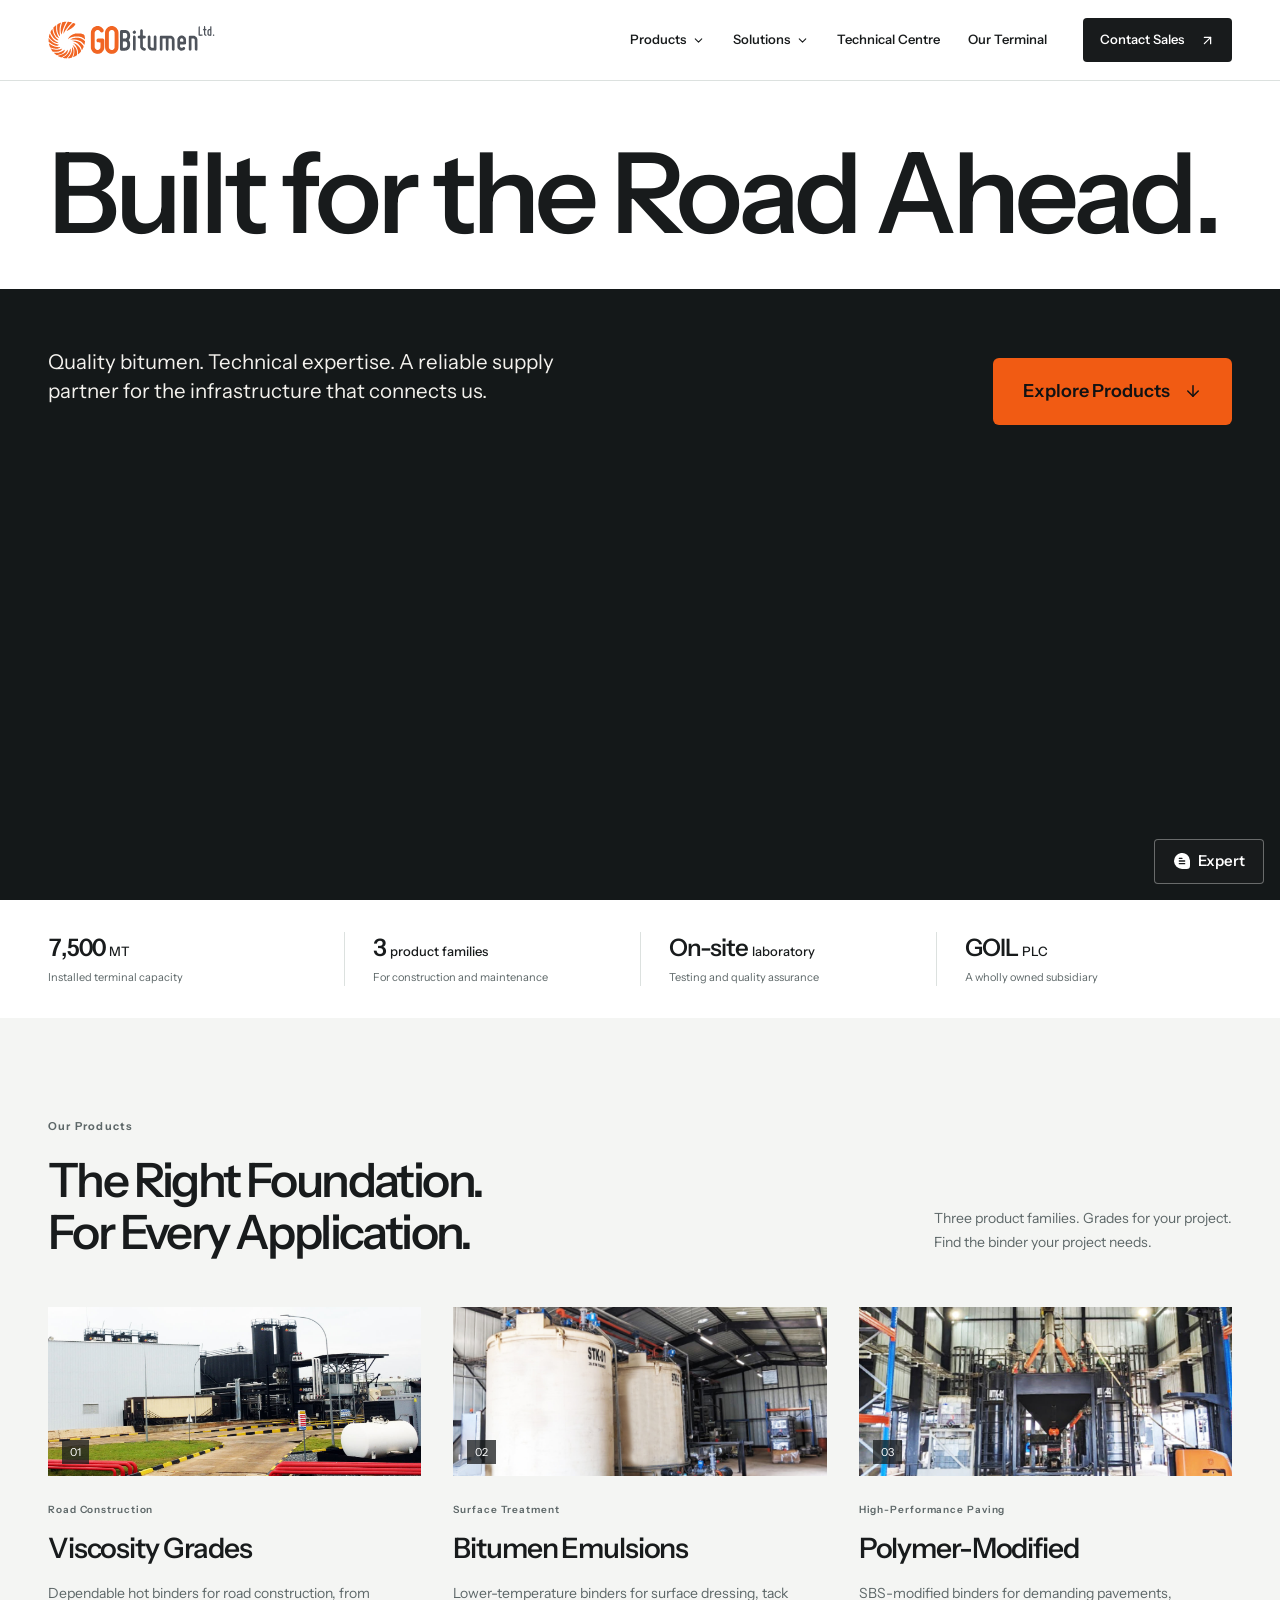
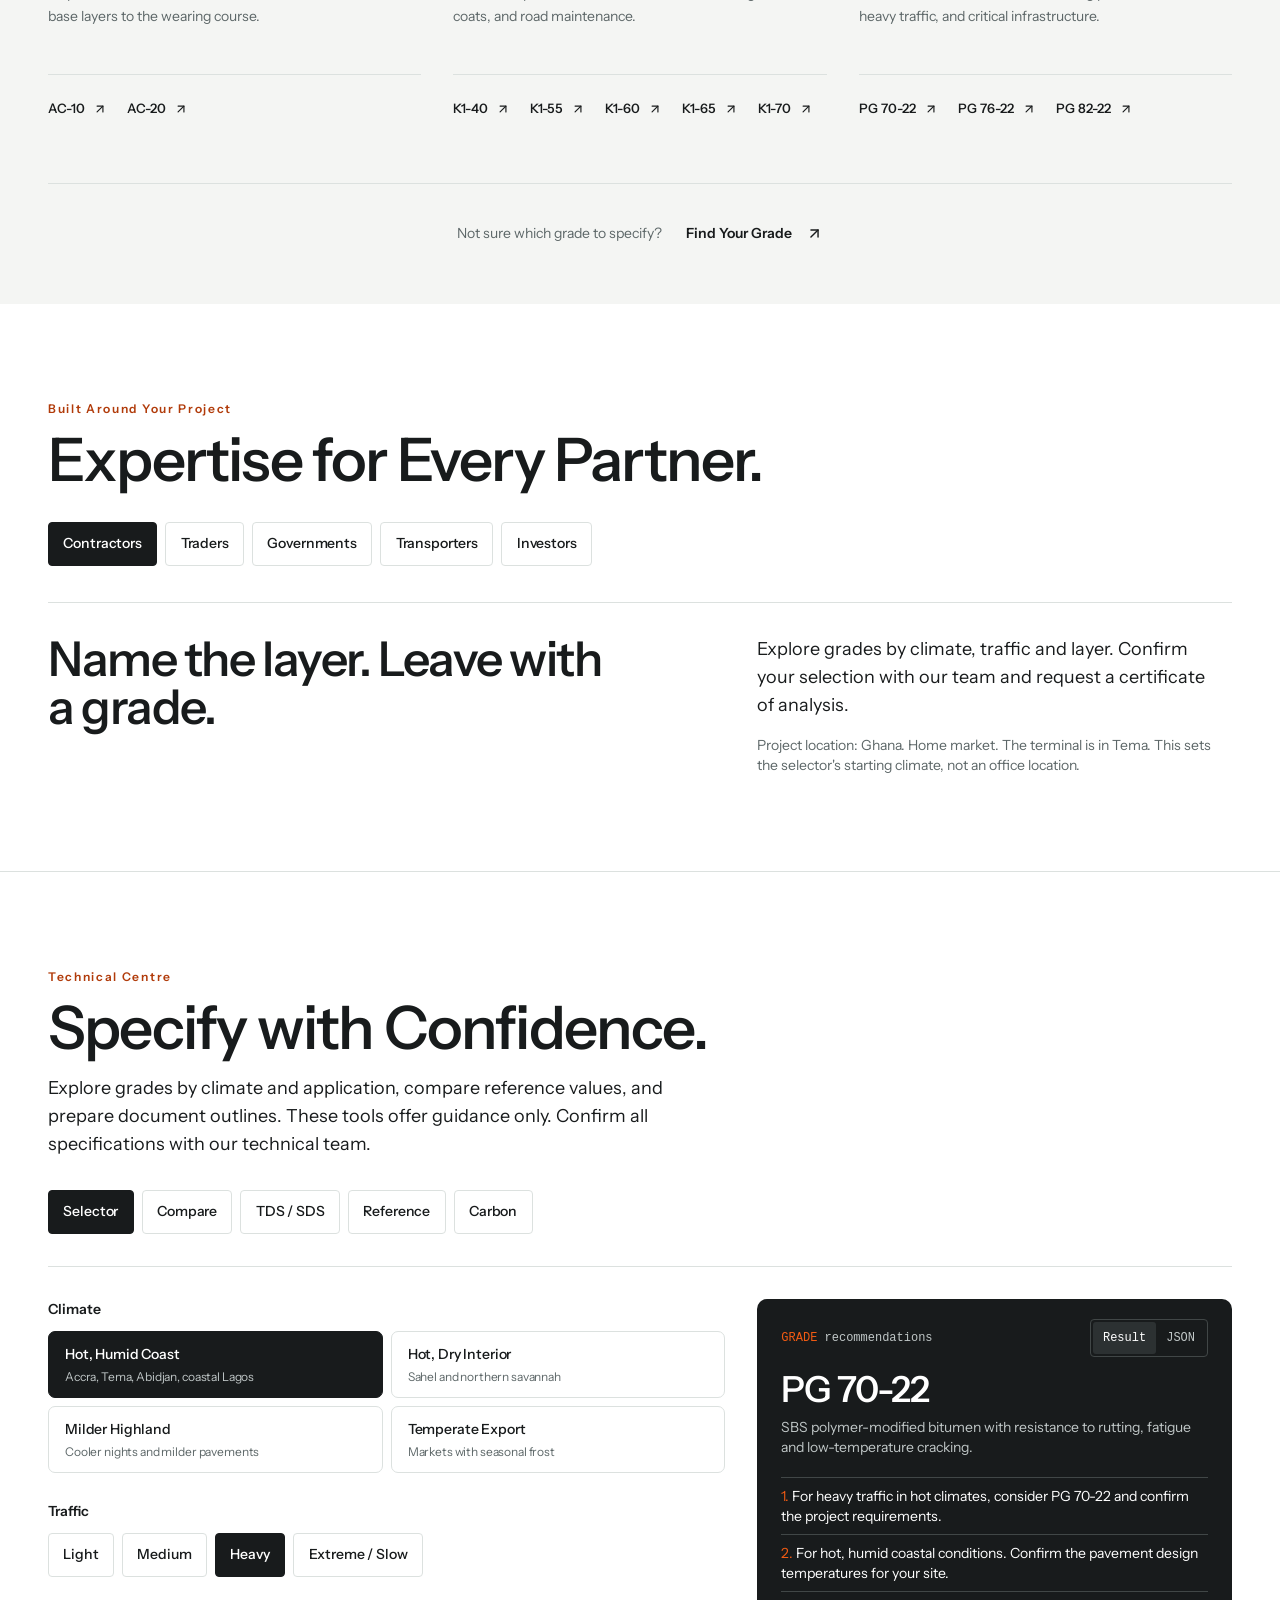
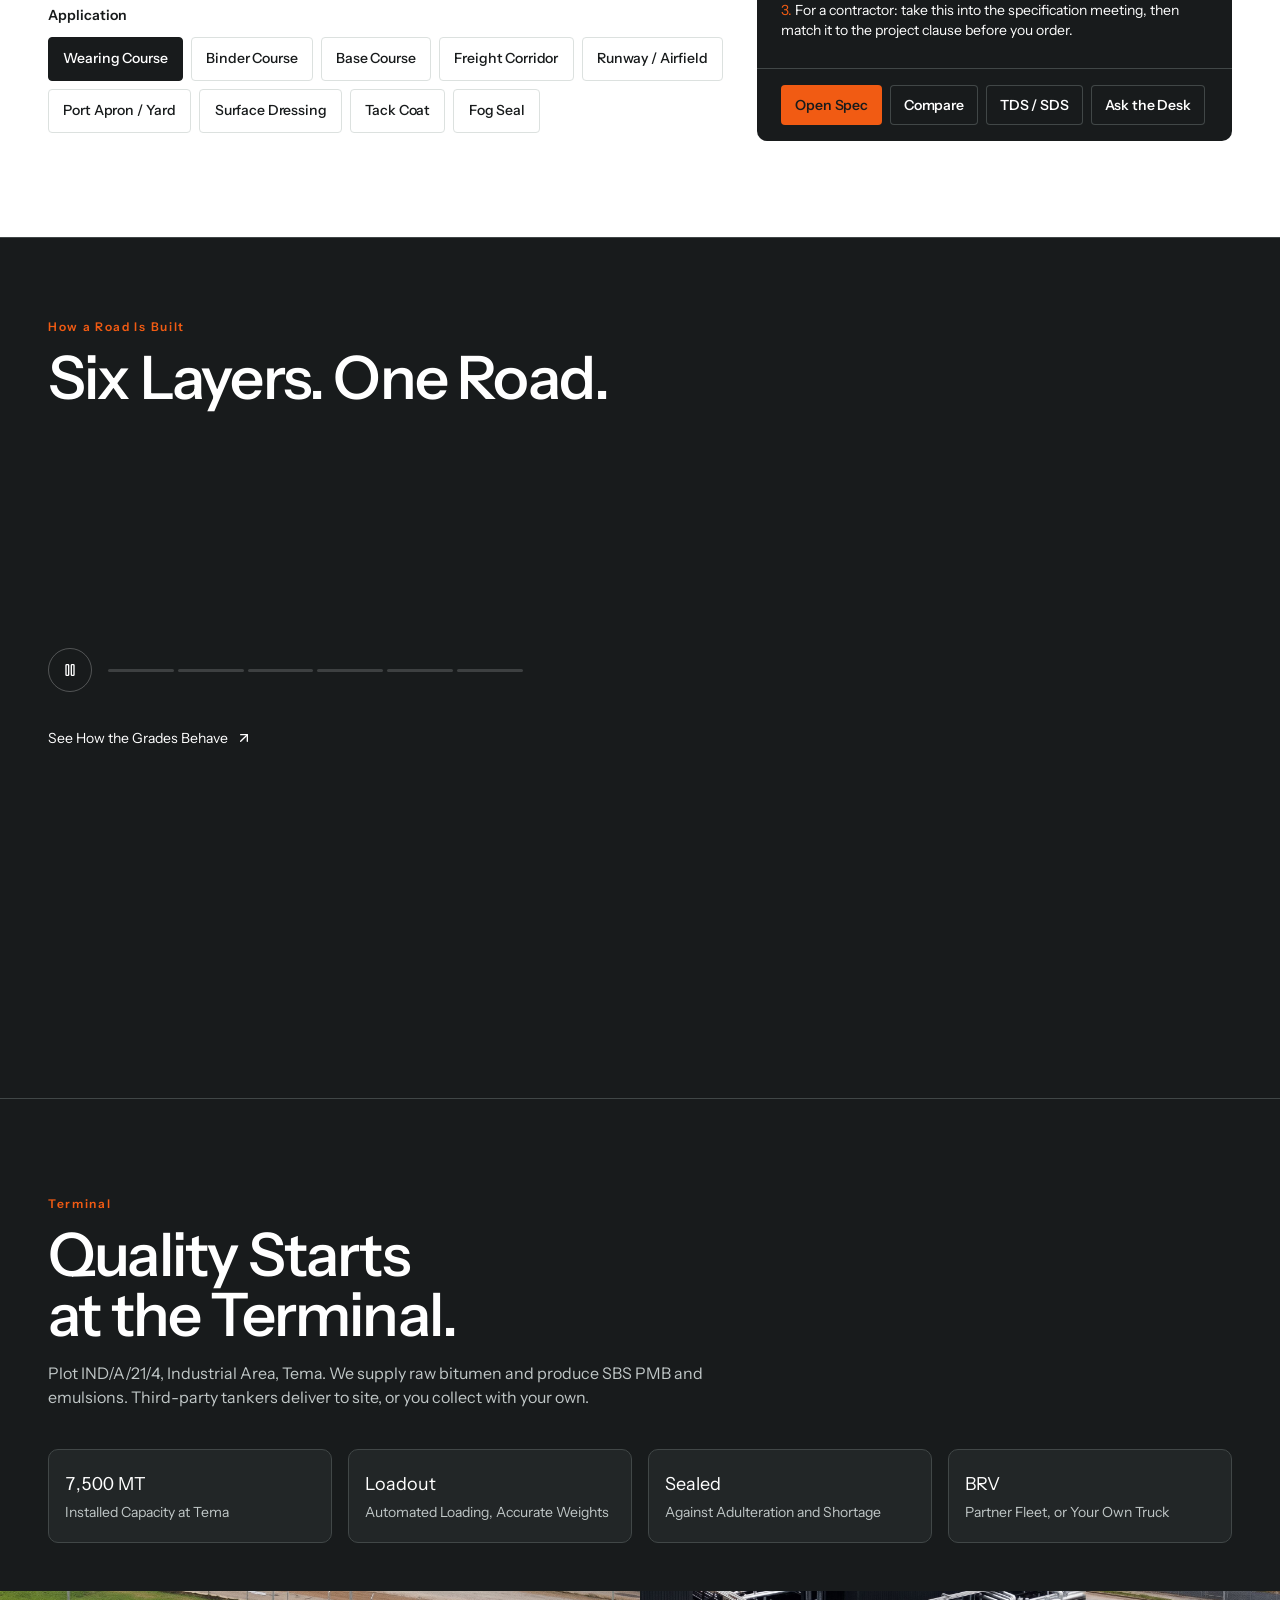
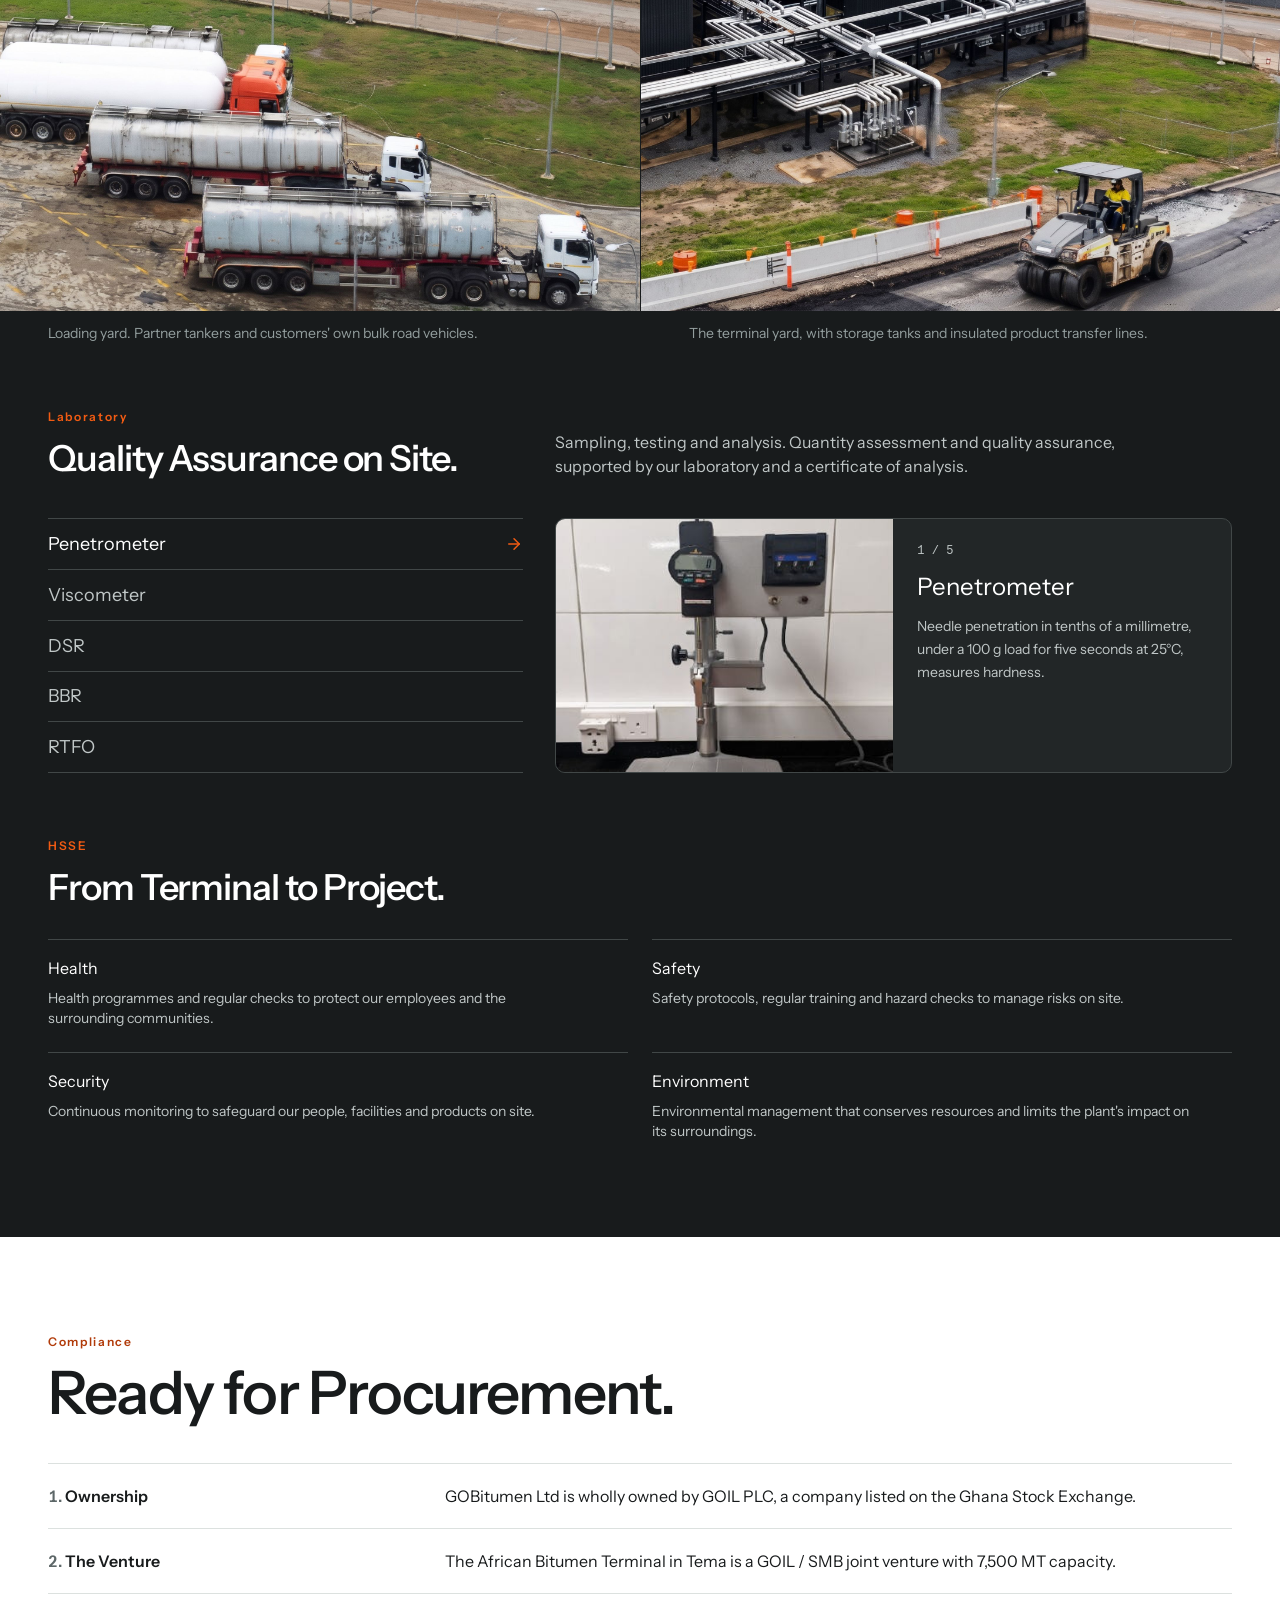
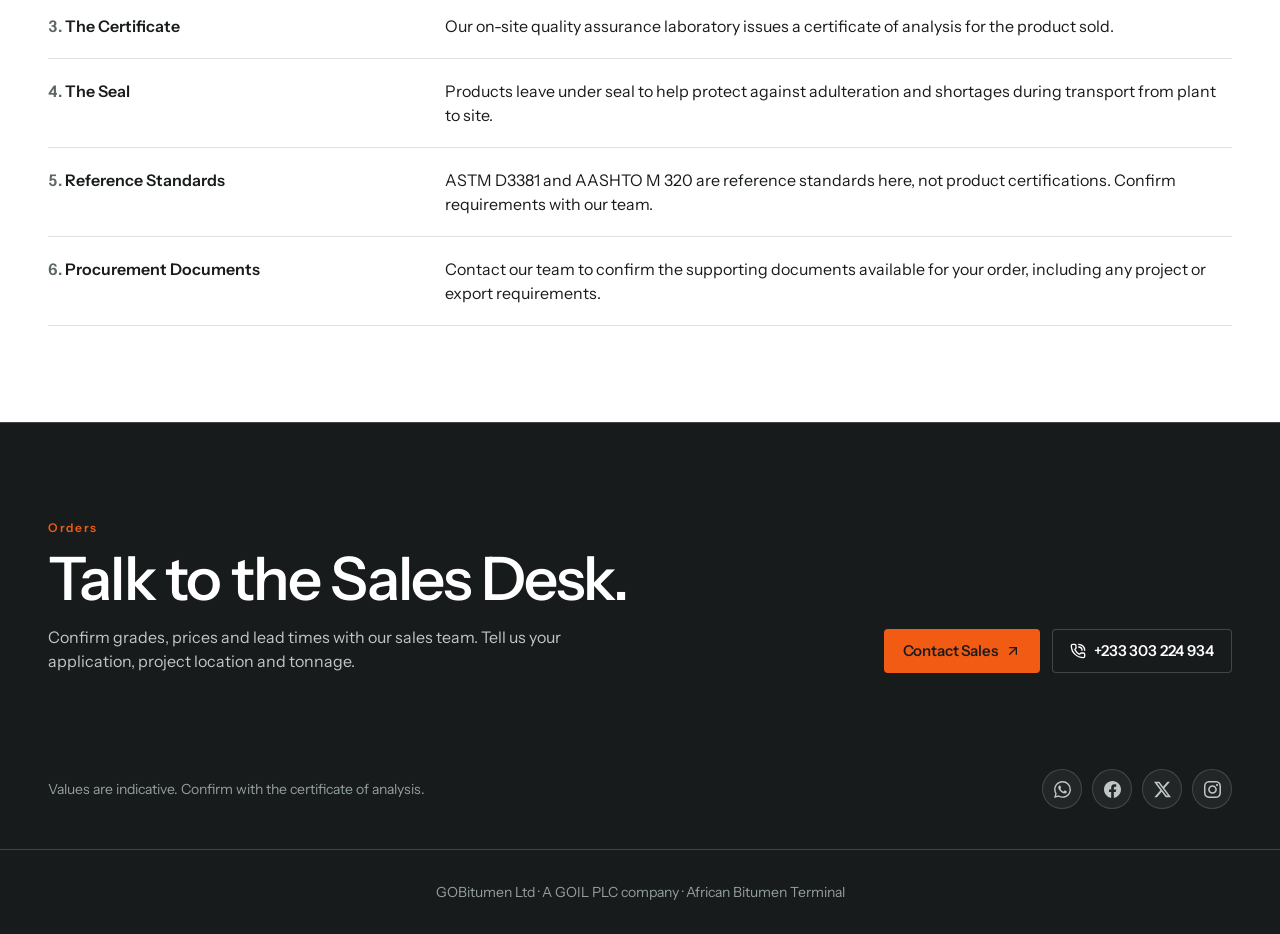
==== commit d15fffaf: "style: darken GOBitumen terminal background" ====
--- a/gobitumen/index.html
+++ b/gobitumen/index.html
@@ -1 +1 @@
-<!doctype html><html lang="en"><head><meta charset="utf-8"><meta name="viewport" content="width=device-width,initial-scale=1"><title>GOBitumen | Homepage Concept</title><meta name="description" content="A homepage concept for GOBitumen, showcasing its products, technical expertise, and terminal operations in Tema, Ghana."><meta name="robots" content="noindex,nofollow"><link rel="canonical" href="https://djoks.me/gobitumen/"><meta property="og:type" content="website"><meta property="og:title" content="GOBitumen | Homepage Concept"><meta property="og:description" content="A homepage concept for GOBitumen, showcasing its products, technical expertise, and terminal operations in Tema, Ghana."><meta property="og:url" content="https://djoks.me/gobitumen/"><meta property="og:image" content="https://djoks.me/gobitumen/share-v1.jpg"><meta property="og:image:width" content="1200"><meta property="og:image:height" content="630"><meta property="og:image:alt" content="GOBitumen homepage concept featuring the Tema terminal"><meta name="twitter:card" content="summary_large_image"><meta name="twitter:title" content="GOBitumen | Homepage Concept"><meta name="twitter:description" content="A homepage concept for GOBitumen, showcasing its products, technical expertise, and terminal operations in Tema, Ghana."><meta name="twitter:image" content="https://djoks.me/gobitumen/share-v1.jpg"><link rel="icon" href="/gobitumen/favicon.svg"><link rel="stylesheet" href="/gobitumen/assets/client-Pri5PFPR.css"></head><body><div id="demo-root"><link rel="preload" as="image" href="/gobitumen/brand/intro/gobitumen-go.svg"/><link rel="preload" as="image" href="/gobitumen/brand/intro/gobitumen-bitumen.svg"/><link rel="preload" as="image" href="/gobitumen/brand/intro/gobitumen-ltd.svg"/><link rel="preload" as="image" href="/gobitumen/brand/gobitumen-mark.svg"/><link rel="preload" as="image" href="/gobitumen/brand/gobitumen-logo.svg"/><link rel="preload" as="image" href="/gobitumen/media/lab-penetrometer.jpg"/><main><a href="#grades" class="sr-only focus:not-sr-only focus:absolute focus:z-50 focus:bg-ember focus:px-3 focus:py-2 focus:text-ink">Skip to Grades</a><div class="intro" aria-hidden="true"><div class="intro-bg"></div><div class="intro-logo"><div class="intro-glow"></div><img class="intro-piece" src="/gobitumen/brand/intro/gobitumen-go.svg" alt=""/><img class="intro-piece" src="/gobitumen/brand/intro/gobitumen-bitumen.svg" alt=""/><img class="intro-piece" src="/gobitumen/brand/intro/gobitumen-ltd.svg" alt=""/><img class="intro-mark" src="/gobitumen/brand/gobitumen-mark.svg" alt=""/></div></div><header class="site-header"><div class="page-shell nav-bar"><a href="/gobitumen/" class="wordmark" aria-label="GOBitumen Home"><img src="/gobitumen/brand/gobitumen-logo.svg" alt="GOBitumen Ltd" width="549" height="125"/></a><nav class="desktop-nav" aria-label="Primary"><button type="button" aria-expanded="false" aria-controls="product-navigation">Products<svg xmlns="http://www.w3.org/2000/svg" width="13" height="13" viewBox="0 0 24 24" fill="none" stroke="currentColor" stroke-width="2" stroke-linecap="round" stroke-linejoin="round" class="lucide lucide-chevron-down" aria-hidden="true"><path d="m6 9 6 6 6-6"></path></svg></button><button type="button" aria-expanded="false" aria-controls="audience-navigation">Solutions<svg xmlns="http://www.w3.org/2000/svg" width="13" height="13" viewBox="0 0 24 24" fill="none" stroke="currentColor" stroke-width="2" stroke-linecap="round" stroke-linejoin="round" class="lucide lucide-chevron-down" aria-hidden="true"><path d="m6 9 6 6 6-6"></path></svg></button><a href="/gobitumen/#specify">Technical Centre</a><a href="/gobitumen/#terminal">Our Terminal</a></nav><span class="nav-contact" role="link" aria-disabled="true" tabindex="0">Contact Sales<svg xmlns="http://www.w3.org/2000/svg" width="15" height="15" viewBox="0 0 24 24" fill="none" stroke="currentColor" stroke-width="2" stroke-linecap="round" stroke-linejoin="round" class="lucide lucide-arrow-up-right" aria-hidden="true"><path d="M7 7h10v10"></path><path d="M7 17 17 7"></path></svg><span class="sr-only"> Unavailable in this preview</span></span><button type="button" class="mobile-expert">Ask Expert</button><button class="mobile-menu-toggle" type="button" aria-expanded="false" aria-controls="mobile-navigation" aria-label="Open Menu"><svg xmlns="http://www.w3.org/2000/svg" width="22" height="22" viewBox="0 0 24 24" fill="none" stroke="currentColor" stroke-width="2" stroke-linecap="round" stroke-linejoin="round" class="lucide lucide-menu" aria-hidden="true"><path d="M4 12h16"></path><path d="M4 18h16"></path><path d="M4 6h16"></path></svg></button></div><div id="product-navigation" class="nav-panel" hidden=""><div class="page-shell nav-products"><div class="nav-product-family"><p>Viscosity Grades</p><button type="button" aria-label="View AC-10 specification">AC-10<svg xmlns="http://www.w3.org/2000/svg" width="15" height="15" viewBox="0 0 24 24" fill="none" stroke="currentColor" stroke-width="2" stroke-linecap="round" stroke-linejoin="round" class="lucide lucide-arrow-up-right" aria-hidden="true"><path d="M7 7h10v10"></path><path d="M7 17 17 7"></path></svg></button><button type="button" aria-label="View AC-20 specification">AC-20<svg xmlns="http://www.w3.org/2000/svg" width="15" height="15" viewBox="0 0 24 24" fill="none" stroke="currentColor" stroke-width="2" stroke-linecap="round" stroke-linejoin="round" class="lucide lucide-arrow-up-right" aria-hidden="true"><path d="M7 7h10v10"></path><path d="M7 17 17 7"></path></svg></button></div><div class="nav-product-family"><p>Bitumen Emulsions</p><button type="button" aria-label="View K1-40 specification">K1-40<svg xmlns="http://www.w3.org/2000/svg" width="15" height="15" viewBox="0 0 24 24" fill="none" stroke="currentColor" stroke-width="2" stroke-linecap="round" stroke-linejoin="round" class="lucide lucide-arrow-up-right" aria-hidden="true"><path d="M7 7h10v10"></path><path d="M7 17 17 7"></path></svg></button><button type="button" aria-label="View K1-55 specification">K1-55<svg xmlns="http://www.w3.org/2000/svg" width="15" height="15" viewBox="0 0 24 24" fill="none" stroke="currentColor" stroke-width="2" stroke-linecap="round" stroke-linejoin="round" class="lucide lucide-arrow-up-right" aria-hidden="true"><path d="M7 7h10v10"></path><path d="M7 17 17 7"></path></svg></button><button type="button" aria-label="View K1-60 specification">K1-60<svg xmlns="http://www.w3.org/2000/svg" width="15" height="15" viewBox="0 0 24 24" fill="none" stroke="currentColor" stroke-width="2" stroke-linecap="round" stroke-linejoin="round" class="lucide lucide-arrow-up-right" aria-hidden="true"><path d="M7 7h10v10"></path><path d="M7 17 17 7"></path></svg></button><button type="button" aria-label="View K1-65 specification">K1-65<svg xmlns="http://www.w3.org/2000/svg" width="15" height="15" viewBox="0 0 24 24" fill="none" stroke="currentColor" stroke-width="2" stroke-linecap="round" stroke-linejoin="round" class="lucide lucide-arrow-up-right" aria-hidden="true"><path d="M7 7h10v10"></path><path d="M7 17 17 7"></path></svg></button><button type="button" aria-label="View K1-70 specification">K1-70<svg xmlns="http://www.w3.org/2000/svg" width="15" height="15" viewBox="0 0 24 24" fill="none" stroke="currentColor" stroke-width="2" stroke-linecap="round" stroke-linejoin="round" class="lucide lucide-arrow-up-right" aria-hidden="true"><path d="M7 7h10v10"></path><path d="M7 17 17 7"></path></svg></button></div><div class="nav-product-family"><p>SBS Polymer-Modified</p><button type="button" aria-label="View PG 70-22 specification">PG 70-22<svg xmlns="http://www.w3.org/2000/svg" width="15" height="15" viewBox="0 0 24 24" fill="none" stroke="currentColor" stroke-width="2" stroke-linecap="round" stroke-linejoin="round" class="lucide lucide-arrow-up-right" aria-hidden="true"><path d="M7 7h10v10"></path><path d="M7 17 17 7"></path></svg></button><button type="button" aria-label="View PG 76-22 specification">PG 76-22<svg xmlns="http://www.w3.org/2000/svg" width="15" height="15" viewBox="0 0 24 24" fill="none" stroke="currentColor" stroke-width="2" stroke-linecap="round" stroke-linejoin="round" class="lucide lucide-arrow-up-right" aria-hidden="true"><path d="M7 7h10v10"></path><path d="M7 17 17 7"></path></svg></button><button type="button" aria-label="View PG 82-22 specification">PG 82-22<svg xmlns="http://www.w3.org/2000/svg" width="15" height="15" viewBox="0 0 24 24" fill="none" stroke="currentColor" stroke-width="2" stroke-linecap="round" stroke-linejoin="round" class="lucide lucide-arrow-up-right" aria-hidden="true"><path d="M7 7h10v10"></path><path d="M7 17 17 7"></path></svg></button></div></div></div><div id="audience-navigation" class="nav-panel" hidden=""><div class="page-shell nav-audiences"><button type="button" class="nav-audience"><span>Contractors<svg xmlns="http://www.w3.org/2000/svg" width="16" height="16" viewBox="0 0 24 24" fill="none" stroke="currentColor" stroke-width="2" stroke-linecap="round" stroke-linejoin="round" class="lucide lucide-arrow-up-right" aria-hidden="true"><path d="M7 7h10v10"></path><path d="M7 17 17 7"></path></svg></span><span>Name the layer. Leave with a grade.</span></button><button type="button" class="nav-audience"><span>Traders<svg xmlns="http://www.w3.org/2000/svg" width="16" height="16" viewBox="0 0 24 24" fill="none" stroke="currentColor" stroke-width="2" stroke-linecap="round" stroke-linejoin="round" class="lucide lucide-arrow-up-right" aria-hidden="true"><path d="M7 7h10v10"></path><path d="M7 17 17 7"></path></svg></span><span>Sealed loads. Accurately weighed.</span></button><button type="button" class="nav-audience"><span>Governments<svg xmlns="http://www.w3.org/2000/svg" width="16" height="16" viewBox="0 0 24 24" fill="none" stroke="currentColor" stroke-width="2" stroke-linecap="round" stroke-linejoin="round" class="lucide lucide-arrow-up-right" aria-hidden="true"><path d="M7 7h10v10"></path><path d="M7 17 17 7"></path></svg></span><span>A listed parent. A laboratory on site.</span></button><button type="button" class="nav-audience"><span>Transporters<svg xmlns="http://www.w3.org/2000/svg" width="16" height="16" viewBox="0 0 24 24" fill="none" stroke="currentColor" stroke-width="2" stroke-linecap="round" stroke-linejoin="round" class="lucide lucide-arrow-up-right" aria-hidden="true"><path d="M7 7h10v10"></path><path d="M7 17 17 7"></path></svg></span><span>Your truck, or a partner fleet.</span></button><button type="button" class="nav-audience"><span>Investors<svg xmlns="http://www.w3.org/2000/svg" width="16" height="16" viewBox="0 0 24 24" fill="none" stroke="currentColor" stroke-width="2" stroke-linecap="round" stroke-linejoin="round" class="lucide lucide-arrow-up-right" aria-hidden="true"><path d="M7 7h10v10"></path><path d="M7 17 17 7"></path></svg></span><span>One terminal. An export ambition.</span></button></div></div><nav id="mobile-navigation" class="nav-panel mobile-navigation" aria-label="Mobile" hidden=""><div class="page-shell"><p class="eyebrow">Products / Specifications</p><div class="mobile-products"><div class="nav-product-family"><p>Viscosity Grades</p><button type="button" aria-label="View AC-10 specification">AC-10<svg xmlns="http://www.w3.org/2000/svg" width="15" height="15" viewBox="0 0 24 24" fill="none" stroke="currentColor" stroke-width="2" stroke-linecap="round" stroke-linejoin="round" class="lucide lucide-arrow-up-right" aria-hidden="true"><path d="M7 7h10v10"></path><path d="M7 17 17 7"></path></svg></button><button type="button" aria-label="View AC-20 specification">AC-20<svg xmlns="http://www.w3.org/2000/svg" width="15" height="15" viewBox="0 0 24 24" fill="none" stroke="currentColor" stroke-width="2" stroke-linecap="round" stroke-linejoin="round" class="lucide lucide-arrow-up-right" aria-hidden="true"><path d="M7 7h10v10"></path><path d="M7 17 17 7"></path></svg></button></div><div class="nav-product-family"><p>Bitumen Emulsions</p><button type="button" aria-label="View K1-40 specification">K1-40<svg xmlns="http://www.w3.org/2000/svg" width="15" height="15" viewBox="0 0 24 24" fill="none" stroke="currentColor" stroke-width="2" stroke-linecap="round" stroke-linejoin="round" class="lucide lucide-arrow-up-right" aria-hidden="true"><path d="M7 7h10v10"></path><path d="M7 17 17 7"></path></svg></button><button type="button" aria-label="View K1-55 specification">K1-55<svg xmlns="http://www.w3.org/2000/svg" width="15" height="15" viewBox="0 0 24 24" fill="none" stroke="currentColor" stroke-width="2" stroke-linecap="round" stroke-linejoin="round" class="lucide lucide-arrow-up-right" aria-hidden="true"><path d="M7 7h10v10"></path><path d="M7 17 17 7"></path></svg></button><button type="button" aria-label="View K1-60 specification">K1-60<svg xmlns="http://www.w3.org/2000/svg" width="15" height="15" viewBox="0 0 24 24" fill="none" stroke="currentColor" stroke-width="2" stroke-linecap="round" stroke-linejoin="round" class="lucide lucide-arrow-up-right" aria-hidden="true"><path d="M7 7h10v10"></path><path d="M7 17 17 7"></path></svg></button><button type="button" aria-label="View K1-65 specification">K1-65<svg xmlns="http://www.w3.org/2000/svg" width="15" height="15" viewBox="0 0 24 24" fill="none" stroke="currentColor" stroke-width="2" stroke-linecap="round" stroke-linejoin="round" class="lucide lucide-arrow-up-right" aria-hidden="true"><path d="M7 7h10v10"></path><path d="M7 17 17 7"></path></svg></button><button type="button" aria-label="View K1-70 specification">K1-70<svg xmlns="http://www.w3.org/2000/svg" width="15" height="15" viewBox="0 0 24 24" fill="none" stroke="currentColor" stroke-width="2" stroke-linecap="round" stroke-linejoin="round" class="lucide lucide-arrow-up-right" aria-hidden="true"><path d="M7 7h10v10"></path><path d="M7 17 17 7"></path></svg></button></div><div class="nav-product-family"><p>SBS Polymer-Modified</p><button type="button" aria-label="View PG 70-22 specification">PG 70-22<svg xmlns="http://www.w3.org/2000/svg" width="15" height="15" viewBox="0 0 24 24" fill="none" stroke="currentColor" stroke-width="2" stroke-linecap="round" stroke-linejoin="round" class="lucide lucide-arrow-up-right" aria-hidden="true"><path d="M7 7h10v10"></path><path d="M7 17 17 7"></path></svg></button><button type="button" aria-label="View PG 76-22 specification">PG 76-22<svg xmlns="http://www.w3.org/2000/svg" width="15" height="15" viewBox="0 0 24 24" fill="none" stroke="currentColor" stroke-width="2" stroke-linecap="round" stroke-linejoin="round" class="lucide lucide-arrow-up-right" aria-hidden="true"><path d="M7 7h10v10"></path><path d="M7 17 17 7"></path></svg></button><button type="button" aria-label="View PG 82-22 specification">PG 82-22<svg xmlns="http://www.w3.org/2000/svg" width="15" height="15" viewBox="0 0 24 24" fill="none" stroke="currentColor" stroke-width="2" stroke-linecap="round" stroke-linejoin="round" class="lucide lucide-arrow-up-right" aria-hidden="true"><path d="M7 7h10v10"></path><path d="M7 17 17 7"></path></svg></button></div></div><details><summary>Solutions</summary><div class="mobile-audiences"><button type="button" class="nav-audience"><span>Contractors<svg xmlns="http://www.w3.org/2000/svg" width="16" height="16" viewBox="0 0 24 24" fill="none" stroke="currentColor" stroke-width="2" stroke-linecap="round" stroke-linejoin="round" class="lucide lucide-arrow-up-right" aria-hidden="true"><path d="M7 7h10v10"></path><path d="M7 17 17 7"></path></svg></span><span>Name the layer. Leave with a grade.</span></button><button type="button" class="nav-audience"><span>Traders<svg xmlns="http://www.w3.org/2000/svg" width="16" height="16" viewBox="0 0 24 24" fill="none" stroke="currentColor" stroke-width="2" stroke-linecap="round" stroke-linejoin="round" class="lucide lucide-arrow-up-right" aria-hidden="true"><path d="M7 7h10v10"></path><path d="M7 17 17 7"></path></svg></span><span>Sealed loads. Accurately weighed.</span></button><button type="button" class="nav-audience"><span>Governments<svg xmlns="http://www.w3.org/2000/svg" width="16" height="16" viewBox="0 0 24 24" fill="none" stroke="currentColor" stroke-width="2" stroke-linecap="round" stroke-linejoin="round" class="lucide lucide-arrow-up-right" aria-hidden="true"><path d="M7 7h10v10"></path><path d="M7 17 17 7"></path></svg></span><span>A listed parent. A laboratory on site.</span></button><button type="button" class="nav-audience"><span>Transporters<svg xmlns="http://www.w3.org/2000/svg" width="16" height="16" viewBox="0 0 24 24" fill="none" stroke="currentColor" stroke-width="2" stroke-linecap="round" stroke-linejoin="round" class="lucide lucide-arrow-up-right" aria-hidden="true"><path d="M7 7h10v10"></path><path d="M7 17 17 7"></path></svg></span><span>Your truck, or a partner fleet.</span></button><button type="button" class="nav-audience"><span>Investors<svg xmlns="http://www.w3.org/2000/svg" width="16" height="16" viewBox="0 0 24 24" fill="none" stroke="currentColor" stroke-width="2" stroke-linecap="round" stroke-linejoin="round" class="lucide lucide-arrow-up-right" aria-hidden="true"><path d="M7 7h10v10"></path><path d="M7 17 17 7"></path></svg></span><span>One terminal. An export ambition.</span></button></div></details><a href="/gobitumen/#specify">Technical Centre<svg xmlns="http://www.w3.org/2000/svg" width="16" height="16" viewBox="0 0 24 24" fill="none" stroke="currentColor" stroke-width="2" stroke-linecap="round" stroke-linejoin="round" class="lucide lucide-arrow-up-right" aria-hidden="true"><path d="M7 7h10v10"></path><path d="M7 17 17 7"></path></svg></a><a href="/gobitumen/#terminal">Our Terminal<svg xmlns="http://www.w3.org/2000/svg" width="16" height="16" viewBox="0 0 24 24" fill="none" stroke="currentColor" stroke-width="2" stroke-linecap="round" stroke-linejoin="round" class="lucide lucide-arrow-up-right" aria-hidden="true"><path d="M7 7h10v10"></path><path d="M7 17 17 7"></path></svg></a><span role="link" aria-disabled="true" tabindex="0">Contact Sales<svg xmlns="http://www.w3.org/2000/svg" width="16" height="16" viewBox="0 0 24 24" fill="none" stroke="currentColor" stroke-width="2" stroke-linecap="round" stroke-linejoin="round" class="lucide lucide-arrow-up-right" aria-hidden="true"><path d="M7 7h10v10"></path><path d="M7 17 17 7"></path></svg><span class="sr-only"> Unavailable in this preview</span></span></div></nav></header><section id="top" class="home-hero"><div class="hero-stage"><div class="page-shell hero-intro"><h1 class="hero-headline"><span class="hero-word"><span style="animation-delay:0ms">Built</span></span> <span class="hero-word"><span style="animation-delay:60ms">for</span></span> <span class="hero-word"><span style="animation-delay:120ms">the</span></span> <span class="hero-word"><span style="animation-delay:180ms">Road</span></span> <span class="hero-word"><span style="animation-delay:240ms">Ahead.</span></span></h1></div><div class="hero-scene"><facility-scene drift="true" speed="1" aria-hidden="true"></facility-scene><div class="hero-scene-top"><div class="page-shell hero-scene-copy"><p>Quality bitumen. Technical expertise. A reliable supply partner for the infrastructure that connects us.</p><div class="scene-actions"><button class="scene-btn scene-btn-ember">Explore Products <svg xmlns="http://www.w3.org/2000/svg" width="18" height="18" viewBox="0 0 24 24" fill="none" stroke="currentColor" stroke-width="2" stroke-linecap="round" stroke-linejoin="round" class="lucide lucide-arrow-down" aria-hidden="true"><path d="M12 5v14"></path><path d="m19 12-7 7-7-7"></path></svg></button></div></div></div></div></div><div class="page-shell proof-strip" aria-label="Our Capabilities" data-reveal-stagger="up"><div><strong><b data-count="7500">7,500</b> <span>MT</span></strong><span>Installed terminal capacity</span></div><div><strong>3 <span>product families</span></strong><span>For construction and maintenance</span></div><div><strong>On-site <span>laboratory</span></strong><span>Testing and quality assurance</span></div><div><strong>GOIL <span>PLC</span></strong><span>A wholly owned subsidiary</span></div></div></section><section id="grades" class="product-section"><div class="page-shell"><div class="section-heading" data-reveal-stagger="up"><div><p class="eyebrow" data-reveal="fade">Our Products</p><h2 data-reveal="words"><span class="rw"><span style="animation-delay:0ms">The</span></span> <span class="rw"><span style="animation-delay:45ms">Right</span></span> <span class="rw"><span style="animation-delay:90ms">Foundation.</span></span><br/><span class="rw"><span style="animation-delay:135ms">For</span></span> <span class="rw"><span style="animation-delay:180ms">Every</span></span> <span class="rw"><span style="animation-delay:225ms">Application.</span></span></h2></div><p>Three product families. Grades for your project.<br class="desktop-break"/> Find the binder your project needs.</p></div><div class="product-grid" data-reveal-stagger="up"><article id="family-viscosity" class="product-card"><div class="product-photo product-photo-viscosity" data-reveal="clip"><img src="/gobitumen/media/plant.jpg" alt="Terminal buildings, black tanks and red product lines at Tema" loading="lazy"/><span>01</span></div><p class="product-category">Road Construction</p><h3>Viscosity Grades</h3><p class="product-description">Dependable hot binders for road construction, from base layers to the wearing course.</p><div class="grade-links" aria-label="Viscosity Grades specifications"><button aria-label="View AC-10 specification">AC-10<svg xmlns="http://www.w3.org/2000/svg" width="14" height="14" viewBox="0 0 24 24" fill="none" stroke="currentColor" stroke-width="2" stroke-linecap="round" stroke-linejoin="round" class="lucide lucide-arrow-up-right" aria-hidden="true"><path d="M7 7h10v10"></path><path d="M7 17 17 7"></path></svg></button><button aria-label="View AC-20 specification">AC-20<svg xmlns="http://www.w3.org/2000/svg" width="14" height="14" viewBox="0 0 24 24" fill="none" stroke="currentColor" stroke-width="2" stroke-linecap="round" stroke-linejoin="round" class="lucide lucide-arrow-up-right" aria-hidden="true"><path d="M7 7h10v10"></path><path d="M7 17 17 7"></path></svg></button></div></article><article id="family-emulsion" class="product-card"><div class="product-photo product-photo-emulsion" data-reveal="clip"><img src="/gobitumen/media/emulsion.jpg" alt="Cream emulsion process tanks inside the production hall" loading="lazy"/><span>02</span></div><p class="product-category">Surface Treatment</p><h3>Bitumen Emulsions</h3><p class="product-description">Lower-temperature binders for surface dressing, tack coats, and road maintenance.</p><div class="grade-links" aria-label="Bitumen Emulsions specifications"><button aria-label="View K1-40 specification">K1-40<svg xmlns="http://www.w3.org/2000/svg" width="14" height="14" viewBox="0 0 24 24" fill="none" stroke="currentColor" stroke-width="2" stroke-linecap="round" stroke-linejoin="round" class="lucide lucide-arrow-up-right" aria-hidden="true"><path d="M7 7h10v10"></path><path d="M7 17 17 7"></path></svg></button><button aria-label="View K1-55 specification">K1-55<svg xmlns="http://www.w3.org/2000/svg" width="14" height="14" viewBox="0 0 24 24" fill="none" stroke="currentColor" stroke-width="2" stroke-linecap="round" stroke-linejoin="round" class="lucide lucide-arrow-up-right" aria-hidden="true"><path d="M7 7h10v10"></path><path d="M7 17 17 7"></path></svg></button><button aria-label="View K1-60 specification">K1-60<svg xmlns="http://www.w3.org/2000/svg" width="14" height="14" viewBox="0 0 24 24" fill="none" stroke="currentColor" stroke-width="2" stroke-linecap="round" stroke-linejoin="round" class="lucide lucide-arrow-up-right" aria-hidden="true"><path d="M7 7h10v10"></path><path d="M7 17 17 7"></path></svg></button><button aria-label="View K1-65 specification">K1-65<svg xmlns="http://www.w3.org/2000/svg" width="14" height="14" viewBox="0 0 24 24" fill="none" stroke="currentColor" stroke-width="2" stroke-linecap="round" stroke-linejoin="round" class="lucide lucide-arrow-up-right" aria-hidden="true"><path d="M7 7h10v10"></path><path d="M7 17 17 7"></path></svg></button><button aria-label="View K1-70 specification">K1-70<svg xmlns="http://www.w3.org/2000/svg" width="14" height="14" viewBox="0 0 24 24" fill="none" stroke="currentColor" stroke-width="2" stroke-linecap="round" stroke-linejoin="round" class="lucide lucide-arrow-up-right" aria-hidden="true"><path d="M7 7h10v10"></path><path d="M7 17 17 7"></path></svg></button></div></article><article id="family-pmb" class="product-card"><div class="product-photo product-photo-pmb" data-reveal="clip"><img src="/gobitumen/media/warehouse.jpg" alt="Interior of the polymer handling hall with racking and a forklift" loading="lazy"/><span>03</span></div><p class="product-category">High-Performance Paving</p><h3>Polymer-Modified</h3><p class="product-description">SBS-modified binders for demanding pavements, heavy traffic, and critical infrastructure.</p><div class="grade-links" aria-label="Polymer-Modified specifications"><button aria-label="View PG 70-22 specification">PG 70-22<svg xmlns="http://www.w3.org/2000/svg" width="14" height="14" viewBox="0 0 24 24" fill="none" stroke="currentColor" stroke-width="2" stroke-linecap="round" stroke-linejoin="round" class="lucide lucide-arrow-up-right" aria-hidden="true"><path d="M7 7h10v10"></path><path d="M7 17 17 7"></path></svg></button><button aria-label="View PG 76-22 specification">PG 76-22<svg xmlns="http://www.w3.org/2000/svg" width="14" height="14" viewBox="0 0 24 24" fill="none" stroke="currentColor" stroke-width="2" stroke-linecap="round" stroke-linejoin="round" class="lucide lucide-arrow-up-right" aria-hidden="true"><path d="M7 7h10v10"></path><path d="M7 17 17 7"></path></svg></button><button aria-label="View PG 82-22 specification">PG 82-22<svg xmlns="http://www.w3.org/2000/svg" width="14" height="14" viewBox="0 0 24 24" fill="none" stroke="currentColor" stroke-width="2" stroke-linecap="round" stroke-linejoin="round" class="lucide lucide-arrow-up-right" aria-hidden="true"><path d="M7 7h10v10"></path><path d="M7 17 17 7"></path></svg></button></div></article></div><div class="product-help" data-reveal="up"><p>Not sure which grade to specify?</p><button class="text-action">Find Your Grade <svg xmlns="http://www.w3.org/2000/svg" width="17" height="17" viewBox="0 0 24 24" fill="none" stroke="currentColor" stroke-width="2" stroke-linecap="round" stroke-linejoin="round" class="lucide lucide-arrow-up-right" aria-hidden="true"><path d="M7 7h10v10"></path><path d="M7 17 17 7"></path></svg></button></div></div></section><section id="desks" class="scroll-mt-16 bg-paper text-ink"><div class="mx-auto max-w-6xl px-4 py-16 md:px-6 md:py-24"><p class="kicker" data-reveal="fade">Built Around Your Project</p><h2 class="display mt-3 max-w-3xl text-4xl text-ink md:text-6xl" data-reveal="words"><span class="rw"><span style="animation-delay:0ms">Expertise</span></span> <span class="rw"><span style="animation-delay:45ms">for</span></span> <span class="rw"><span style="animation-delay:90ms">Every</span></span> <span class="rw"><span style="animation-delay:135ms">Partner.</span></span></h2><div class="mt-8 flex gap-2 overflow-x-auto pb-1" role="tablist" aria-label="Audience" data-reveal-stagger="chips"><button type="button" role="tab" aria-selected="true" aria-pressed="true" class="chip shrink-0">Contractors</button><button type="button" role="tab" aria-selected="false" aria-pressed="false" class="chip shrink-0">Traders</button><button type="button" role="tab" aria-selected="false" aria-pressed="false" class="chip shrink-0">Governments</button><button type="button" role="tab" aria-selected="false" aria-pressed="false" class="chip shrink-0">Transporters</button><button type="button" role="tab" aria-selected="false" aria-pressed="false" class="chip shrink-0">Investors</button></div><div class="mt-8 grid gap-8 border-t border-rule pt-8 md:grid-cols-12" data-reveal-stagger="up"><p class="display text-3xl text-ink md:col-span-7 md:text-5xl">Name the layer. Leave with a grade.</p><div class="md:col-span-5"><p class="text-lg text-ink">Explore grades by climate, traffic and layer. Confirm your selection with our team and request a certificate of analysis.</p><p class="mt-4 text-sm text-quiet">Project location: <!-- -->Ghana<!-- -->. <!-- -->Home market. The terminal is in Tema.<!-- --> This sets the selector&#x27;s starting climate, not an office location.</p></div></div></div></section><section id="specify" class="scroll-mt-16 border-t border-rule bg-paper text-ink"><div class="mx-auto max-w-6xl px-4 py-16 md:px-6 md:py-24"><p class="kicker" data-reveal="fade">Technical Centre</p><h2 class="display mt-3 max-w-3xl text-4xl md:text-6xl" data-reveal="words"><span class="rw"><span style="animation-delay:0ms">Specify</span></span> <span class="rw"><span style="animation-delay:45ms">with</span></span> <span class="rw"><span style="animation-delay:90ms">Confidence.</span></span></h2><p class="mt-4 max-w-2xl text-lg" data-reveal="up">Explore grades by climate and application, compare reference values, and prepare document outlines. These tools offer guidance only. Confirm all specifications with our technical team.</p><div class="mt-8 flex gap-2 overflow-x-auto" role="tablist" aria-label="Tools" data-reveal-stagger="chips"><button type="button" role="tab" aria-selected="true" aria-pressed="true" class="chip shrink-0">Selector</button><button type="button" role="tab" aria-selected="false" aria-pressed="false" class="chip shrink-0">Compare</button><button type="button" role="tab" aria-selected="false" aria-pressed="false" class="chip shrink-0">TDS / SDS</button><button type="button" role="tab" aria-selected="false" aria-pressed="false" class="chip shrink-0">Reference</button><button type="button" role="tab" aria-selected="false" aria-pressed="false" class="chip shrink-0">Carbon</button></div><div class="mt-8 border-t border-rule pt-8" role="tabpanel"><div class="grid gap-8 lg:grid-cols-12"><div class="lg:col-span-7" data-reveal="up"><fieldset><legend class="text-sm font-semibold">Climate</legend><div class="mt-3 grid gap-2 sm:grid-cols-2" data-reveal-stagger="chips"><button type="button" class="chip h-auto justify-start rounded-md px-4 py-3 text-left" aria-pressed="true"><span class="block">Hot, Humid Coast</span><span class="mt-1 block text-xs font-normal text-muted">Accra, Tema, Abidjan, coastal Lagos</span></button><button type="button" class="chip h-auto justify-start rounded-md px-4 py-3 text-left" aria-pressed="false"><span class="block">Hot, Dry Interior</span><span class="mt-1 block text-xs font-normal text-quiet">Sahel and northern savannah</span></button><button type="button" class="chip h-auto justify-start rounded-md px-4 py-3 text-left" aria-pressed="false"><span class="block">Milder Highland</span><span class="mt-1 block text-xs font-normal text-quiet">Cooler nights and milder pavements</span></button><button type="button" class="chip h-auto justify-start rounded-md px-4 py-3 text-left" aria-pressed="false"><span class="block">Temperate Export</span><span class="mt-1 block text-xs font-normal text-quiet">Markets with seasonal frost</span></button></div></fieldset><fieldset class="mt-7"><legend class="text-sm font-semibold">Traffic</legend><div class="mt-3 flex flex-wrap gap-2" data-reveal-stagger="chips"><button type="button" class="chip" aria-pressed="false">Light</button><button type="button" class="chip" aria-pressed="false">Medium</button><button type="button" class="chip" aria-pressed="true">Heavy</button><button type="button" class="chip" aria-pressed="false">Extreme / Slow</button></div></fieldset><fieldset class="mt-7"><legend class="text-sm font-semibold">Application</legend><div class="mt-3 flex flex-wrap gap-2" data-reveal-stagger="chips"><button type="button" class="chip" aria-pressed="true">Wearing Course</button><button type="button" class="chip" aria-pressed="false">Binder Course</button><button type="button" class="chip" aria-pressed="false">Base Course</button><button type="button" class="chip" aria-pressed="false">Freight Corridor</button><button type="button" class="chip" aria-pressed="false">Runway / Airfield</button><button type="button" class="chip" aria-pressed="false">Port Apron / Yard</button><button type="button" class="chip" aria-pressed="false">Surface Dressing</button><button type="button" class="chip" aria-pressed="false">Tack Coat</button><button type="button" class="chip" aria-pressed="false">Fog Seal</button></div></fieldset></div><aside class="flex flex-col overflow-hidden rounded-lg bg-ink text-paper lg:col-span-5" data-reveal="right"><div class="flex items-center justify-between gap-3 px-6 pt-5"><p class="font-mono text-xs text-muted"><span class="text-ember">GRADE</span> recommendations</p><div class="flex rounded-sm border border-line p-0.5 font-mono text-xs" role="group" aria-label="Response View"><button type="button" aria-pressed="true" class="min-h-8 rounded-[3px] px-2.5 transition-colors bg-ink-3 text-paper">Result</button><button type="button" aria-pressed="false" class="min-h-8 rounded-[3px] px-2.5 transition-colors text-muted hover:text-paper">JSON</button></div></div><div class="relative flex-1"><div class="px-6 pt-3 pb-5"><h3 class="display text-4xl">PG 70-22</h3><p class="mt-2 text-sm text-muted">SBS polymer-modified bitumen with resistance to rutting, fatigue and low-temperature cracking.</p><ol class="mt-5 text-sm"><li class="border-t border-line py-2 text-paper"><span class="text-ember">1<!-- -->.</span> <!-- -->For heavy traffic in hot climates, consider PG 70-22 and confirm the project requirements.</li><li class="border-t border-line py-2 text-paper"><span class="text-ember">2<!-- -->.</span> <!-- -->For hot, humid coastal conditions. Confirm the pavement design temperatures for your site.</li><li class="border-t border-line py-2 text-paper"><span class="text-ember">3<!-- -->.</span> <!-- -->For a contractor: take this into the specification meeting, then match it to the project clause before you order.</li></ol></div></div><div class="flex flex-wrap gap-2 border-t border-line px-6 py-4"><button type="button" class="btn btn-ember min-h-10 px-3.5 text-sm">Open Spec</button><button type="button" class="btn btn-ghost min-h-10 px-3.5 text-sm">Compare</button><button type="button" class="btn btn-ghost min-h-10 px-3.5 text-sm">TDS / SDS</button><button type="button" class="btn btn-ghost min-h-10 px-3.5 text-sm">Ask the Desk</button></div></aside></div></div></div></section><section id="build-up" class="scroll-mt-16 border-t border-line bg-ink"><div class="mx-auto max-w-6xl px-4 py-16 md:px-6 md:py-20"><p class="kicker" data-reveal="fade">How a Road Is Built</p><h2 class="display mt-3 text-4xl text-paper md:text-6xl" data-reveal="words"><span class="rw"><span style="animation-delay:0ms">Six</span></span> <span class="rw"><span style="animation-delay:45ms">Layers.</span></span> <span class="rw"><span style="animation-delay:90ms">One</span></span> <span class="rw"><span style="animation-delay:135ms">Road.</span></span></h2><div class="mt-10 grid gap-8 lg:grid-cols-12"><div class="lg:col-span-7 lg:col-start-6 lg:row-start-1" data-reveal="fade"><div class="build-render relative aspect-[4/3] overflow-hidden lg:aspect-auto"><canvas class="absolute inset-0 block h-full w-full" role="img" aria-label="Animated cross-section of a road built in six layers, from the laterite track to an SBS polymer-modified wearing course"></canvas></div></div><div class="flex flex-col lg:col-span-5 lg:row-start-1"><ol class="sr-only"><li>Existing Laterite Track<!-- -->, <!-- -->Before construction<!-- -->: <!-- -->The red-earth road as it is today: dust in the dry season, ruts and standing water in the rains.</li><li>Compacted Sub-Base<!-- -->, <!-- -->Crushed aggregate<!-- -->: <!-- -->Crushed stone is spread and rolled flat. It carries the load and lets water drain away.</li><li>Prime Coat<!-- -->, <!-- -->Project-specified primer<!-- -->: <!-- -->Applied to the stone base, it binds loose particles and prepares the surface for the asphalt layer.</li><li>Binder Course<!-- -->, <!-- -->AC-20 hot mix<!-- -->: <!-- -->Hot asphalt is laid and compacted. This is the structural layer that spreads each wheel load.</li><li>Tack Coat<!-- -->, <!-- -->K1-40 / K1-55 emulsion<!-- -->: <!-- -->A thin film bonds the asphalt layers, so the two courses work as one.</li><li>Wearing Course<!-- -->, <!-- -->SBS PMB PG 76-22<!-- -->: <!-- -->The surface traffic runs on. Polymer-modified binder resists rutting in tropical heat.</li></ol><div class="layer-story-frame" aria-hidden="true"><div class="layer-story is-waiting"><p class="font-mono text-xs text-muted">Before construction</p><h3 class="display mt-3 text-3xl text-paper md:text-4xl">Existing Laterite Track</h3><p class="mt-3 max-w-md text-muted">The red-earth road as it is today: dust in the dry season, ruts and standing water in the rains.</p></div></div><div class="mt-8 flex items-center gap-4"><button type="button" class="build-play" aria-label="Pause the road build"><svg xmlns="http://www.w3.org/2000/svg" width="16" height="16" viewBox="0 0 24 24" fill="none" stroke="currentColor" stroke-width="2" stroke-linecap="round" stroke-linejoin="round" class="lucide lucide-pause" aria-hidden="true"><rect x="14" y="4" width="4" height="16" rx="1"></rect><rect x="6" y="4" width="4" height="16" rx="1"></rect></svg></button><div class="build-track" role="slider" tabindex="0" aria-label="Road Build Timeline" aria-valuemin="1" aria-valuemax="7" aria-valuenow="1" aria-valuetext="Existing Laterite Track"><span class="build-segment" title="Existing Laterite Track"><span class="build-fill"></span></span><span class="build-segment" title="Compacted Sub-Base"><span class="build-fill"></span></span><span class="build-segment" title="Prime Coat"><span class="build-fill"></span></span><span class="build-segment" title="Binder Course"><span class="build-fill"></span></span><span class="build-segment" title="Tack Coat"><span class="build-fill"></span></span><span class="build-segment" title="Wearing Course"><span class="build-fill"></span></span></div></div><span class="mt-6 inline-flex min-h-11 items-center gap-2 self-start text-sm text-paper hover:text-ember" role="link" aria-disabled="true" tabindex="0">See How the Grades Behave <svg xmlns="http://www.w3.org/2000/svg" width="16" height="16" viewBox="0 0 24 24" fill="none" stroke="currentColor" stroke-width="2" stroke-linecap="round" stroke-linejoin="round" class="lucide lucide-arrow-up-right" aria-hidden="true"><path d="M7 7h10v10"></path><path d="M7 17 17 7"></path></svg><span class="sr-only"> Unavailable in this preview</span></span></div></div></div></section><section id="terminal" class="scroll-mt-16 border-t border-line bg-ink"><div class="mx-auto max-w-6xl px-4 pt-16 md:px-6 md:pt-24"><p class="kicker" data-reveal="fade">Terminal</p><h2 class="display mt-3 max-w-3xl text-4xl text-paper md:text-6xl" data-reveal="words"><span class="rw"><span style="animation-delay:0ms">Quality</span></span> <span class="rw"><span style="animation-delay:45ms">Starts</span></span> <span class="rw"><span style="animation-delay:90ms">at</span></span> <span class="rw"><span style="animation-delay:135ms">the</span></span> <span class="rw"><span style="animation-delay:180ms">Terminal.</span></span></h2><p class="mt-4 max-w-2xl text-muted" data-reveal="up">Plot IND/A/21/4, Industrial Area, Tema. We supply raw bitumen and produce SBS PMB and emulsions. Third-party tankers deliver to site, or you collect with your own.</p><dl class="mt-10 grid grid-cols-2 gap-4 md:grid-cols-4" data-reveal-stagger="up"><div class="rounded-lg border border-line bg-ink-2 px-4 py-5"><dt class="text-lg text-paper"><b class="font-normal" data-count="7500">7,500</b> <!-- -->MT</dt><dd class="mt-1 text-sm text-muted">Installed Capacity at Tema</dd></div><div class="rounded-lg border border-line bg-ink-2 px-4 py-5"><dt class="text-lg text-paper">Loadout</dt><dd class="mt-1 text-sm text-muted">Automated Loading, Accurate Weights</dd></div><div class="rounded-lg border border-line bg-ink-2 px-4 py-5"><dt class="text-lg text-paper">Sealed</dt><dd class="mt-1 text-sm text-muted">Against Adulteration and Shortage</dd></div><div class="rounded-lg border border-line bg-ink-2 px-4 py-5"><dt class="text-lg text-paper">BRV</dt><dd class="mt-1 text-sm text-muted">Partner Fleet, or Your Own Truck</dd></div></dl></div><div class="terminal-gallery"><figure data-reveal="clip"><div class="terminal-photo"><img src="/gobitumen/media/loading-yard.jpg" alt="Bulk road tankers lined up in the terminal&#x27;s loading yard" width="2176" height="1088" loading="lazy"/></div><figcaption>Loading yard. Partner tankers and customers&#x27; own bulk road vehicles.</figcaption></figure><figure data-reveal="clip"><div class="terminal-photo"><img src="/gobitumen/media/pipe-rack-paving.jpg" alt="The terminal&#x27;s insulated pipe rack, with a roller compacting fresh asphalt on the road outside" width="2176" height="1088" loading="lazy"/></div><figcaption>The terminal yard, with storage tanks and insulated product transfer lines.</figcaption></figure></div><div class="mx-auto max-w-6xl px-4 pb-16 md:px-6 md:pb-24"><div class="mt-16"><div class="grid gap-4 lg:grid-cols-12 lg:items-end lg:gap-8"><div class="lg:col-span-5"><p class="kicker" data-reveal="fade">Laboratory</p><h3 class="display mt-3 text-4xl text-paper" data-reveal="words"><span class="rw"><span style="animation-delay:0ms">Quality</span></span> <span class="rw"><span style="animation-delay:45ms">Assurance</span></span> <span class="rw"><span style="animation-delay:90ms">on</span></span> <span class="rw"><span style="animation-delay:135ms">Site.</span></span></h3></div><p class="max-w-xl text-muted lg:col-span-7" data-reveal="up">Sampling, testing and analysis. Quantity assessment and quality assurance, supported by our laboratory and a certificate of analysis.</p></div><div class="mt-10 grid gap-8 lg:grid-cols-12"><div class="flex flex-col border-t border-line lg:col-span-5" role="tablist" aria-label="Laboratory Instruments" aria-orientation="vertical" data-reveal-stagger="up"><button id="lab-tab-pen" type="button" role="tab" aria-selected="true" aria-controls="lab-panel" tabindex="0" class="group flex min-h-12 flex-1 items-center justify-between gap-4 border-b border-line text-left text-lg transition-colors text-paper">Penetrometer<svg xmlns="http://www.w3.org/2000/svg" width="18" height="18" viewBox="0 0 24 24" fill="none" stroke="currentColor" stroke-width="2" stroke-linecap="round" stroke-linejoin="round" class="lucide lucide-arrow-right shrink-0 transition-opacity text-ember" aria-hidden="true"><path d="M5 12h14"></path><path d="m12 5 7 7-7 7"></path></svg></button><button id="lab-tab-visc" type="button" role="tab" aria-selected="false" aria-controls="lab-panel" tabindex="-1" class="group flex min-h-12 flex-1 items-center justify-between gap-4 border-b border-line text-left text-lg transition-colors text-muted hover:text-paper">Viscometer<svg xmlns="http://www.w3.org/2000/svg" width="18" height="18" viewBox="0 0 24 24" fill="none" stroke="currentColor" stroke-width="2" stroke-linecap="round" stroke-linejoin="round" class="lucide lucide-arrow-right shrink-0 transition-opacity opacity-0 group-hover:opacity-50" aria-hidden="true"><path d="M5 12h14"></path><path d="m12 5 7 7-7 7"></path></svg></button><button id="lab-tab-dsr" type="button" role="tab" aria-selected="false" aria-controls="lab-panel" tabindex="-1" class="group flex min-h-12 flex-1 items-center justify-between gap-4 border-b border-line text-left text-lg transition-colors text-muted hover:text-paper">DSR<svg xmlns="http://www.w3.org/2000/svg" width="18" height="18" viewBox="0 0 24 24" fill="none" stroke="currentColor" stroke-width="2" stroke-linecap="round" stroke-linejoin="round" class="lucide lucide-arrow-right shrink-0 transition-opacity opacity-0 group-hover:opacity-50" aria-hidden="true"><path d="M5 12h14"></path><path d="m12 5 7 7-7 7"></path></svg></button><button id="lab-tab-bbr" type="button" role="tab" aria-selected="false" aria-controls="lab-panel" tabindex="-1" class="group flex min-h-12 flex-1 items-center justify-between gap-4 border-b border-line text-left text-lg transition-colors text-muted hover:text-paper">BBR<svg xmlns="http://www.w3.org/2000/svg" width="18" height="18" viewBox="0 0 24 24" fill="none" stroke="currentColor" stroke-width="2" stroke-linecap="round" stroke-linejoin="round" class="lucide lucide-arrow-right shrink-0 transition-opacity opacity-0 group-hover:opacity-50" aria-hidden="true"><path d="M5 12h14"></path><path d="m12 5 7 7-7 7"></path></svg></button><button id="lab-tab-rtfo" type="button" role="tab" aria-selected="false" aria-controls="lab-panel" tabindex="-1" class="group flex min-h-12 flex-1 items-center justify-between gap-4 border-b border-line text-left text-lg transition-colors text-muted hover:text-paper">RTFO<svg xmlns="http://www.w3.org/2000/svg" width="18" height="18" viewBox="0 0 24 24" fill="none" stroke="currentColor" stroke-width="2" stroke-linecap="round" stroke-linejoin="round" class="lucide lucide-arrow-right shrink-0 transition-opacity opacity-0 group-hover:opacity-50" aria-hidden="true"><path d="M5 12h14"></path><path d="m12 5 7 7-7 7"></path></svg></button></div><div id="lab-panel" role="tabpanel" aria-labelledby="lab-tab-pen" class="grid overflow-hidden rounded-lg border border-line bg-ink-2 sm:grid-cols-2 lg:col-span-7" data-reveal="scale"><img src="/gobitumen/media/lab-penetrometer.jpg" alt="Penetrometer on the laboratory bench" class="stage-in aspect-[4/3] h-full w-full object-cover"/><div class="stage-in flex flex-col p-6"><p class="font-mono text-xs text-muted">1<!-- --> / <!-- -->5</p><h4 class="mt-3 text-2xl text-paper">Penetrometer</h4><p class="mt-3 text-sm leading-relaxed text-muted">Needle penetration in tenths of a millimetre, under a 100 g load for five seconds at 25°C, measures hardness.</p></div></div></div></div><div class="mt-16"><p class="kicker" data-reveal="fade">HSSE</p><h3 class="display mt-3 text-4xl text-paper" data-reveal="words"><span class="rw"><span style="animation-delay:0ms">From</span></span> <span class="rw"><span style="animation-delay:45ms">Terminal</span></span> <span class="rw"><span style="animation-delay:90ms">to</span></span> <span class="rw"><span style="animation-delay:135ms">Project.</span></span></h3><dl class="mt-8 grid gap-6 md:grid-cols-2" data-reveal-stagger="up"><div class="border-t border-line pt-4"><dt class="text-paper">Health</dt><dd class="mt-2 text-sm text-muted">Health programmes and regular checks to protect our employees and the surrounding communities.</dd></div><div class="border-t border-line pt-4"><dt class="text-paper">Safety</dt><dd class="mt-2 text-sm text-muted">Safety protocols, regular training and hazard checks to manage risks on site.</dd></div><div class="border-t border-line pt-4"><dt class="text-paper">Security</dt><dd class="mt-2 text-sm text-muted">Continuous monitoring to safeguard our people, facilities and products on site.</dd></div><div class="border-t border-line pt-4"><dt class="text-paper">Environment</dt><dd class="mt-2 text-sm text-muted">Environmental management that conserves resources and limits the plant&#x27;s impact on its surroundings.</dd></div></dl></div></div></section><section id="compliance" class="scroll-mt-16 bg-paper text-ink"><div class="mx-auto max-w-6xl px-4 py-16 md:px-6 md:py-24"><p class="kicker" data-reveal="fade">Compliance</p><h2 class="display mt-3 max-w-3xl text-4xl md:text-6xl" data-reveal="words"><span class="rw"><span style="animation-delay:0ms">Ready</span></span> <span class="rw"><span style="animation-delay:45ms">for</span></span> <span class="rw"><span style="animation-delay:90ms">Procurement.</span></span></h2><ol class="mt-10 divide-y divide-rule border-y border-rule" data-reveal-stagger="up"><li class="grid gap-2 py-5 md:grid-cols-12"><h3 class="font-semibold md:col-span-4"><span class="tabular-nums text-quiet">1<!-- -->.</span> <!-- -->Ownership</h3><p class="text-ink md:col-span-8">GOBitumen Ltd is wholly owned by GOIL PLC, a company listed on the Ghana Stock Exchange.</p></li><li class="grid gap-2 py-5 md:grid-cols-12"><h3 class="font-semibold md:col-span-4"><span class="tabular-nums text-quiet">2<!-- -->.</span> <!-- -->The Venture</h3><p class="text-ink md:col-span-8">The African Bitumen Terminal in Tema is a GOIL / SMB joint venture with 7,500 MT capacity.</p></li><li class="grid gap-2 py-5 md:grid-cols-12"><h3 class="font-semibold md:col-span-4"><span class="tabular-nums text-quiet">3<!-- -->.</span> <!-- -->The Certificate</h3><p class="text-ink md:col-span-8">Our on-site quality assurance laboratory issues a certificate of analysis for the product sold.</p></li><li class="grid gap-2 py-5 md:grid-cols-12"><h3 class="font-semibold md:col-span-4"><span class="tabular-nums text-quiet">4<!-- -->.</span> <!-- -->The Seal</h3><p class="text-ink md:col-span-8">Products leave under seal to help protect against adulteration and shortages during transport from plant to site.</p></li><li class="grid gap-2 py-5 md:grid-cols-12"><h3 class="font-semibold md:col-span-4"><span class="tabular-nums text-quiet">5<!-- -->.</span> <!-- -->Reference Standards</h3><p class="text-ink md:col-span-8">ASTM D3381 and AASHTO M 320 are reference standards here, not product certifications. Confirm requirements with our team.</p></li><li class="grid gap-2 py-5 md:grid-cols-12"><h3 class="font-semibold md:col-span-4"><span class="tabular-nums text-quiet">6<!-- -->.</span> <!-- -->Procurement Documents</h3><p class="text-ink md:col-span-8">Contact our team to confirm the supporting documents available for your order, including any project or export requirements.</p></li></ol></div></section><section id="contact" class="scroll-mt-16 border-t border-line bg-ink"><div class="mx-auto grid max-w-6xl items-end gap-10 px-4 py-16 md:px-6 md:py-24 lg:grid-cols-12"><div class="lg:col-span-8"><p class="kicker" data-reveal="fade">Orders</p><h2 class="display mt-3 max-w-3xl text-4xl text-paper md:text-6xl" data-reveal="words"><span class="rw"><span style="animation-delay:0ms">Talk</span></span> <span class="rw"><span style="animation-delay:45ms">to</span></span> <span class="rw"><span style="animation-delay:90ms">the</span></span> <span class="rw"><span style="animation-delay:135ms">Sales</span></span> <span class="rw"><span style="animation-delay:180ms">Desk.</span></span></h2><p class="mt-4 max-w-xl text-muted" data-reveal="up">Confirm grades, prices and lead times with our sales team. Tell us your application, project location and tonnage.</p></div><div class="flex flex-wrap gap-3 lg:col-span-4 lg:justify-end" data-reveal="up"><span class="btn btn-ember" role="link" aria-disabled="true" tabindex="0">Contact Sales <svg xmlns="http://www.w3.org/2000/svg" width="16" height="16" viewBox="0 0 24 24" fill="none" stroke="currentColor" stroke-width="2" stroke-linecap="round" stroke-linejoin="round" class="lucide lucide-arrow-up-right" aria-hidden="true"><path d="M7 7h10v10"></path><path d="M7 17 17 7"></path></svg><span class="sr-only"> Unavailable in this preview</span></span><a class="btn btn-ghost" role="link" aria-disabled="true" tabindex="0" aria-label="+233 303 224 934. Unavailable in this preview"><svg xmlns="http://www.w3.org/2000/svg" width="16" height="16" viewBox="0 0 24 24" fill="none" stroke="currentColor" stroke-width="2" stroke-linecap="round" stroke-linejoin="round" class="lucide lucide-phone-call" aria-hidden="true"><path d="M13 2a9 9 0 0 1 9 9"></path><path d="M13 6a5 5 0 0 1 5 5"></path><path d="M13.832 16.568a1 1 0 0 0 1.213-.303l.355-.465A2 2 0 0 1 17 15h3a2 2 0 0 1 2 2v3a2 2 0 0 1-2 2A18 18 0 0 1 2 4a2 2 0 0 1 2-2h3a2 2 0 0 1 2 2v3a2 2 0 0 1-.8 1.6l-.468.351a1 1 0 0 0-.292 1.233 14 14 0 0 0 6.392 6.384"></path></svg> <!-- -->+233 303 224 934</a></div></div></section><footer class="site-footer bg-ink" data-reveal="fade"><div class="mx-auto max-w-6xl px-4 md:px-6"><div class="flex flex-col gap-5 pb-10 sm:flex-row sm:items-center sm:justify-between"><p class="text-sm text-faint">Values are indicative. Confirm with the certificate of analysis.</p><ul class="social-links" aria-label="GOBitumen on Social Media"><li><a role="link" aria-disabled="true" tabindex="0" aria-label="WhatsApp. Unavailable in this preview"><svg viewBox="0 0 24 24" aria-hidden="true" focusable="false" fill="currentColor"><path d="M17.472 14.382c-.297-.149-1.758-.867-2.03-.967-.273-.099-.471-.148-.67.15-.197.297-.767.966-.94 1.164-.173.199-.347.223-.644.075-.297-.15-1.255-.463-2.39-1.475-.883-.788-1.48-1.761-1.653-2.059-.173-.297-.018-.458.13-.606.134-.133.298-.347.446-.52.149-.174.198-.298.298-.497.099-.198.05-.371-.025-.52-.075-.149-.669-1.612-.916-2.207-.242-.579-.487-.5-.669-.51-.173-.008-.371-.01-.57-.01-.198 0-.52.074-.792.372-.272.297-1.04 1.016-1.04 2.479 0 1.462 1.065 2.875 1.213 3.074.149.198 2.096 3.2 5.077 4.487.709.306 1.262.489 1.694.625.712.227 1.36.195 1.871.118.571-.085 1.758-.719 2.006-1.413.248-.694.248-1.289.173-1.413-.074-.124-.272-.198-.57-.347m-5.421 7.403h-.004a9.87 9.87 0 01-5.031-1.378l-.361-.214-3.741.982.998-3.648-.235-.374a9.86 9.86 0 01-1.51-5.26c.001-5.45 4.436-9.884 9.888-9.884 2.64 0 5.122 1.03 6.988 2.898a9.825 9.825 0 012.893 6.994c-.003 5.45-4.437 9.884-9.885 9.884m8.413-18.297A11.815 11.815 0 0012.05 0C5.495 0 .16 5.335.157 11.892c0 2.096.547 4.142 1.588 5.945L.057 24l6.305-1.654a11.882 11.882 0 005.683 1.448h.005c6.554 0 11.89-5.335 11.893-11.893a11.821 11.821 0 00-3.48-8.413Z"></path></svg></a></li><li><a role="link" aria-disabled="true" tabindex="0" aria-label="Facebook. Unavailable in this preview"><svg viewBox="0 0 24 24" aria-hidden="true" focusable="false" fill="currentColor"><path d="M24 12.073c0-6.627-5.373-12-12-12s-12 5.373-12 12c0 5.99 4.388 10.954 10.125 11.854v-8.385H7.078v-3.47h3.047V9.43c0-3.007 1.792-4.669 4.533-4.669 1.312 0 2.686.235 2.686.235v2.953H15.83c-1.491 0-1.956.925-1.956 1.874v2.25h3.328l-.532 3.47h-2.796v8.385C19.612 23.027 24 18.062 24 12.073z"></path></svg></a></li><li><a role="link" aria-disabled="true" tabindex="0" aria-label="X. Unavailable in this preview"><svg viewBox="0 0 24 24" aria-hidden="true" focusable="false" fill="currentColor"><path d="M18.901 1.153h3.68l-8.04 9.19L24 22.846h-7.406l-5.8-7.584-6.638 7.584H.474l8.6-9.83L0 1.154h7.594l5.243 6.932ZM17.61 20.644h2.039L6.486 3.24H4.298Z"></path></svg></a></li><li><a role="link" aria-disabled="true" tabindex="0" aria-label="Instagram. Unavailable in this preview"><svg viewBox="0 0 24 24" aria-hidden="true" focusable="false" fill="currentColor"><path d="M12 0C8.74 0 8.333.015 7.053.072 5.775.132 4.905.333 4.14.63c-.789.306-1.459.717-2.126 1.384S.935 3.35.63 4.14C.333 4.905.131 5.775.072 7.053.012 8.333 0 8.74 0 12s.015 3.667.072 4.947c.06 1.277.261 2.148.558 2.913.306.788.717 1.459 1.384 2.126.667.666 1.336 1.079 2.126 1.384.766.296 1.636.499 2.913.558C8.333 23.988 8.74 24 12 24s3.667-.015 4.947-.072c1.277-.06 2.148-.262 2.913-.558.788-.306 1.459-.718 2.126-1.384.666-.667 1.079-1.335 1.384-2.126.296-.765.499-1.636.558-2.913.06-1.28.072-1.687.072-4.947s-.015-3.667-.072-4.947c-.06-1.277-.262-2.149-.558-2.913-.306-.789-.718-1.459-1.384-2.126C21.319 1.347 20.651.935 19.86.63c-.765-.297-1.636-.499-2.913-.558C15.667.012 15.26 0 12 0zm0 2.16c3.203 0 3.585.016 4.85.071 1.17.055 1.805.249 2.227.415.562.217.96.477 1.382.896.419.42.679.819.896 1.381.164.422.36 1.057.413 2.227.057 1.266.07 1.646.07 4.85s-.015 3.585-.074 4.85c-.061 1.17-.256 1.805-.421 2.227-.224.562-.479.96-.899 1.382-.419.419-.824.679-1.38.896-.42.164-1.065.36-2.235.413-1.274.057-1.649.07-4.859.07-3.211 0-3.586-.015-4.859-.074-1.171-.061-1.816-.256-2.236-.421-.569-.224-.96-.479-1.379-.899-.421-.419-.69-.824-.9-1.38-.165-.42-.359-1.065-.42-2.235-.045-1.26-.061-1.649-.061-4.844 0-3.196.016-3.586.061-4.861.061-1.17.255-1.814.42-2.234.21-.57.479-.96.9-1.381.419-.419.81-.689 1.379-.898.42-.166 1.051-.361 2.221-.421 1.275-.045 1.65-.06 4.859-.06l.045.03zm0 3.678c-3.405 0-6.162 2.76-6.162 6.162 0 3.405 2.76 6.162 6.162 6.162 3.405 0 6.162-2.76 6.162-6.162 0-3.405-2.76-6.162-6.162-6.162zM12 16c-2.21 0-4-1.79-4-4s1.79-4 4-4 4 1.79 4 4-1.79 4-4 4zm7.846-10.405c0 .795-.646 1.44-1.44 1.44-.795 0-1.44-.646-1.44-1.44 0-.794.646-1.439 1.44-1.439.793-.001 1.44.645 1.44 1.439z"></path></svg></a></li></ul></div></div><p class="border-t border-line px-4 py-6 text-center text-sm text-faint md:py-8">GOBitumen Ltd · A GOIL PLC company · African Bitumen Terminal</p></footer><button type="button" class="expert-launcher btn btn-ink fixed right-4 bottom-4 z-40 border border-white/35 shadow-none"><svg width="16" height="16" viewBox="0 0 24 24" fill="currentColor" aria-hidden="true" focusable="false"><path d="M19.675,2.758A11.936,11.936,0,0,0,10.474.1,12,12,0,0,0,12.018,24H19a5.006,5.006,0,0,0,5-5V11.309l0-.063A12.044,12.044,0,0,0,19.675,2.758ZM8,7h4a1,1,0,0,1,0,2H8A1,1,0,0,1,8,7Zm8,10H8a1,1,0,0,1,0-2h8a1,1,0,0,1,0,2Zm0-4H8a1,1,0,0,1,0-2h8a1,1,0,0,1,0,2Z"></path></svg>Expert</button></main></div><script type="module" src="/gobitumen/assets/client-CK0jycZt.js"></script><script src="https://grok.com/grok-app-builder/extensions.js" async></script></body></html>+<!doctype html><html lang="en"><head><meta charset="utf-8"><meta name="viewport" content="width=device-width,initial-scale=1"><title>GOBitumen | Homepage Concept</title><meta name="description" content="A homepage concept for GOBitumen, showcasing its products, technical expertise, and terminal operations in Tema, Ghana."><meta name="robots" content="noindex,nofollow"><link rel="canonical" href="https://djoks.me/gobitumen/"><meta property="og:type" content="website"><meta property="og:title" content="GOBitumen | Homepage Concept"><meta property="og:description" content="A homepage concept for GOBitumen, showcasing its products, technical expertise, and terminal operations in Tema, Ghana."><meta property="og:url" content="https://djoks.me/gobitumen/"><meta property="og:image" content="https://djoks.me/gobitumen/share-v1.jpg"><meta property="og:image:width" content="1200"><meta property="og:image:height" content="630"><meta property="og:image:alt" content="GOBitumen homepage concept featuring the Tema terminal"><meta name="twitter:card" content="summary_large_image"><meta name="twitter:title" content="GOBitumen | Homepage Concept"><meta name="twitter:description" content="A homepage concept for GOBitumen, showcasing its products, technical expertise, and terminal operations in Tema, Ghana."><meta name="twitter:image" content="https://djoks.me/gobitumen/share-v1.jpg"><link rel="icon" href="/gobitumen/favicon.svg"><link rel="stylesheet" href="/gobitumen/assets/client-BeHvlDfU.css"></head><body><div id="demo-root"><link rel="preload" as="image" href="/gobitumen/brand/intro/gobitumen-go.svg"/><link rel="preload" as="image" href="/gobitumen/brand/intro/gobitumen-bitumen.svg"/><link rel="preload" as="image" href="/gobitumen/brand/intro/gobitumen-ltd.svg"/><link rel="preload" as="image" href="/gobitumen/brand/gobitumen-mark.svg"/><link rel="preload" as="image" href="/gobitumen/brand/gobitumen-logo.svg"/><link rel="preload" as="image" href="/gobitumen/media/lab-penetrometer.jpg"/><main><a href="#grades" class="sr-only focus:not-sr-only focus:absolute focus:z-50 focus:bg-ember focus:px-3 focus:py-2 focus:text-ink">Skip to Grades</a><div class="intro" aria-hidden="true"><div class="intro-bg"></div><div class="intro-logo"><div class="intro-glow"></div><img class="intro-piece" src="/gobitumen/brand/intro/gobitumen-go.svg" alt=""/><img class="intro-piece" src="/gobitumen/brand/intro/gobitumen-bitumen.svg" alt=""/><img class="intro-piece" src="/gobitumen/brand/intro/gobitumen-ltd.svg" alt=""/><img class="intro-mark" src="/gobitumen/brand/gobitumen-mark.svg" alt=""/></div></div><header class="site-header"><div class="page-shell nav-bar"><a href="/gobitumen/" class="wordmark" aria-label="GOBitumen Home"><img src="/gobitumen/brand/gobitumen-logo.svg" alt="GOBitumen Ltd" width="549" height="125"/></a><nav class="desktop-nav" aria-label="Primary"><button type="button" aria-expanded="false" aria-controls="product-navigation">Products<svg xmlns="http://www.w3.org/2000/svg" width="13" height="13" viewBox="0 0 24 24" fill="none" stroke="currentColor" stroke-width="2" stroke-linecap="round" stroke-linejoin="round" class="lucide lucide-chevron-down" aria-hidden="true"><path d="m6 9 6 6 6-6"></path></svg></button><button type="button" aria-expanded="false" aria-controls="audience-navigation">Solutions<svg xmlns="http://www.w3.org/2000/svg" width="13" height="13" viewBox="0 0 24 24" fill="none" stroke="currentColor" stroke-width="2" stroke-linecap="round" stroke-linejoin="round" class="lucide lucide-chevron-down" aria-hidden="true"><path d="m6 9 6 6 6-6"></path></svg></button><a href="/gobitumen/#specify">Technical Centre</a><a href="/gobitumen/#terminal">Our Terminal</a></nav><span class="nav-contact" role="link" aria-disabled="true" tabindex="0">Contact Sales<svg xmlns="http://www.w3.org/2000/svg" width="15" height="15" viewBox="0 0 24 24" fill="none" stroke="currentColor" stroke-width="2" stroke-linecap="round" stroke-linejoin="round" class="lucide lucide-arrow-up-right" aria-hidden="true"><path d="M7 7h10v10"></path><path d="M7 17 17 7"></path></svg><span class="sr-only"> Unavailable in this preview</span></span><button type="button" class="mobile-expert">Ask Expert</button><button class="mobile-menu-toggle" type="button" aria-expanded="false" aria-controls="mobile-navigation" aria-label="Open Menu"><svg xmlns="http://www.w3.org/2000/svg" width="22" height="22" viewBox="0 0 24 24" fill="none" stroke="currentColor" stroke-width="2" stroke-linecap="round" stroke-linejoin="round" class="lucide lucide-menu" aria-hidden="true"><path d="M4 12h16"></path><path d="M4 18h16"></path><path d="M4 6h16"></path></svg></button></div><div id="product-navigation" class="nav-panel" hidden=""><div class="page-shell nav-products"><div class="nav-product-family"><p>Viscosity Grades</p><button type="button" aria-label="View AC-10 specification">AC-10<svg xmlns="http://www.w3.org/2000/svg" width="15" height="15" viewBox="0 0 24 24" fill="none" stroke="currentColor" stroke-width="2" stroke-linecap="round" stroke-linejoin="round" class="lucide lucide-arrow-up-right" aria-hidden="true"><path d="M7 7h10v10"></path><path d="M7 17 17 7"></path></svg></button><button type="button" aria-label="View AC-20 specification">AC-20<svg xmlns="http://www.w3.org/2000/svg" width="15" height="15" viewBox="0 0 24 24" fill="none" stroke="currentColor" stroke-width="2" stroke-linecap="round" stroke-linejoin="round" class="lucide lucide-arrow-up-right" aria-hidden="true"><path d="M7 7h10v10"></path><path d="M7 17 17 7"></path></svg></button></div><div class="nav-product-family"><p>Bitumen Emulsions</p><button type="button" aria-label="View K1-40 specification">K1-40<svg xmlns="http://www.w3.org/2000/svg" width="15" height="15" viewBox="0 0 24 24" fill="none" stroke="currentColor" stroke-width="2" stroke-linecap="round" stroke-linejoin="round" class="lucide lucide-arrow-up-right" aria-hidden="true"><path d="M7 7h10v10"></path><path d="M7 17 17 7"></path></svg></button><button type="button" aria-label="View K1-55 specification">K1-55<svg xmlns="http://www.w3.org/2000/svg" width="15" height="15" viewBox="0 0 24 24" fill="none" stroke="currentColor" stroke-width="2" stroke-linecap="round" stroke-linejoin="round" class="lucide lucide-arrow-up-right" aria-hidden="true"><path d="M7 7h10v10"></path><path d="M7 17 17 7"></path></svg></button><button type="button" aria-label="View K1-60 specification">K1-60<svg xmlns="http://www.w3.org/2000/svg" width="15" height="15" viewBox="0 0 24 24" fill="none" stroke="currentColor" stroke-width="2" stroke-linecap="round" stroke-linejoin="round" class="lucide lucide-arrow-up-right" aria-hidden="true"><path d="M7 7h10v10"></path><path d="M7 17 17 7"></path></svg></button><button type="button" aria-label="View K1-65 specification">K1-65<svg xmlns="http://www.w3.org/2000/svg" width="15" height="15" viewBox="0 0 24 24" fill="none" stroke="currentColor" stroke-width="2" stroke-linecap="round" stroke-linejoin="round" class="lucide lucide-arrow-up-right" aria-hidden="true"><path d="M7 7h10v10"></path><path d="M7 17 17 7"></path></svg></button><button type="button" aria-label="View K1-70 specification">K1-70<svg xmlns="http://www.w3.org/2000/svg" width="15" height="15" viewBox="0 0 24 24" fill="none" stroke="currentColor" stroke-width="2" stroke-linecap="round" stroke-linejoin="round" class="lucide lucide-arrow-up-right" aria-hidden="true"><path d="M7 7h10v10"></path><path d="M7 17 17 7"></path></svg></button></div><div class="nav-product-family"><p>SBS Polymer-Modified</p><button type="button" aria-label="View PG 70-22 specification">PG 70-22<svg xmlns="http://www.w3.org/2000/svg" width="15" height="15" viewBox="0 0 24 24" fill="none" stroke="currentColor" stroke-width="2" stroke-linecap="round" stroke-linejoin="round" class="lucide lucide-arrow-up-right" aria-hidden="true"><path d="M7 7h10v10"></path><path d="M7 17 17 7"></path></svg></button><button type="button" aria-label="View PG 76-22 specification">PG 76-22<svg xmlns="http://www.w3.org/2000/svg" width="15" height="15" viewBox="0 0 24 24" fill="none" stroke="currentColor" stroke-width="2" stroke-linecap="round" stroke-linejoin="round" class="lucide lucide-arrow-up-right" aria-hidden="true"><path d="M7 7h10v10"></path><path d="M7 17 17 7"></path></svg></button><button type="button" aria-label="View PG 82-22 specification">PG 82-22<svg xmlns="http://www.w3.org/2000/svg" width="15" height="15" viewBox="0 0 24 24" fill="none" stroke="currentColor" stroke-width="2" stroke-linecap="round" stroke-linejoin="round" class="lucide lucide-arrow-up-right" aria-hidden="true"><path d="M7 7h10v10"></path><path d="M7 17 17 7"></path></svg></button></div></div></div><div id="audience-navigation" class="nav-panel" hidden=""><div class="page-shell nav-audiences"><button type="button" class="nav-audience"><span>Contractors<svg xmlns="http://www.w3.org/2000/svg" width="16" height="16" viewBox="0 0 24 24" fill="none" stroke="currentColor" stroke-width="2" stroke-linecap="round" stroke-linejoin="round" class="lucide lucide-arrow-up-right" aria-hidden="true"><path d="M7 7h10v10"></path><path d="M7 17 17 7"></path></svg></span><span>Name the layer. Leave with a grade.</span></button><button type="button" class="nav-audience"><span>Traders<svg xmlns="http://www.w3.org/2000/svg" width="16" height="16" viewBox="0 0 24 24" fill="none" stroke="currentColor" stroke-width="2" stroke-linecap="round" stroke-linejoin="round" class="lucide lucide-arrow-up-right" aria-hidden="true"><path d="M7 7h10v10"></path><path d="M7 17 17 7"></path></svg></span><span>Sealed loads. Accurately weighed.</span></button><button type="button" class="nav-audience"><span>Governments<svg xmlns="http://www.w3.org/2000/svg" width="16" height="16" viewBox="0 0 24 24" fill="none" stroke="currentColor" stroke-width="2" stroke-linecap="round" stroke-linejoin="round" class="lucide lucide-arrow-up-right" aria-hidden="true"><path d="M7 7h10v10"></path><path d="M7 17 17 7"></path></svg></span><span>A listed parent. A laboratory on site.</span></button><button type="button" class="nav-audience"><span>Transporters<svg xmlns="http://www.w3.org/2000/svg" width="16" height="16" viewBox="0 0 24 24" fill="none" stroke="currentColor" stroke-width="2" stroke-linecap="round" stroke-linejoin="round" class="lucide lucide-arrow-up-right" aria-hidden="true"><path d="M7 7h10v10"></path><path d="M7 17 17 7"></path></svg></span><span>Your truck, or a partner fleet.</span></button><button type="button" class="nav-audience"><span>Investors<svg xmlns="http://www.w3.org/2000/svg" width="16" height="16" viewBox="0 0 24 24" fill="none" stroke="currentColor" stroke-width="2" stroke-linecap="round" stroke-linejoin="round" class="lucide lucide-arrow-up-right" aria-hidden="true"><path d="M7 7h10v10"></path><path d="M7 17 17 7"></path></svg></span><span>One terminal. An export ambition.</span></button></div></div><nav id="mobile-navigation" class="nav-panel mobile-navigation" aria-label="Mobile" hidden=""><div class="page-shell"><p class="eyebrow">Products / Specifications</p><div class="mobile-products"><div class="nav-product-family"><p>Viscosity Grades</p><button type="button" aria-label="View AC-10 specification">AC-10<svg xmlns="http://www.w3.org/2000/svg" width="15" height="15" viewBox="0 0 24 24" fill="none" stroke="currentColor" stroke-width="2" stroke-linecap="round" stroke-linejoin="round" class="lucide lucide-arrow-up-right" aria-hidden="true"><path d="M7 7h10v10"></path><path d="M7 17 17 7"></path></svg></button><button type="button" aria-label="View AC-20 specification">AC-20<svg xmlns="http://www.w3.org/2000/svg" width="15" height="15" viewBox="0 0 24 24" fill="none" stroke="currentColor" stroke-width="2" stroke-linecap="round" stroke-linejoin="round" class="lucide lucide-arrow-up-right" aria-hidden="true"><path d="M7 7h10v10"></path><path d="M7 17 17 7"></path></svg></button></div><div class="nav-product-family"><p>Bitumen Emulsions</p><button type="button" aria-label="View K1-40 specification">K1-40<svg xmlns="http://www.w3.org/2000/svg" width="15" height="15" viewBox="0 0 24 24" fill="none" stroke="currentColor" stroke-width="2" stroke-linecap="round" stroke-linejoin="round" class="lucide lucide-arrow-up-right" aria-hidden="true"><path d="M7 7h10v10"></path><path d="M7 17 17 7"></path></svg></button><button type="button" aria-label="View K1-55 specification">K1-55<svg xmlns="http://www.w3.org/2000/svg" width="15" height="15" viewBox="0 0 24 24" fill="none" stroke="currentColor" stroke-width="2" stroke-linecap="round" stroke-linejoin="round" class="lucide lucide-arrow-up-right" aria-hidden="true"><path d="M7 7h10v10"></path><path d="M7 17 17 7"></path></svg></button><button type="button" aria-label="View K1-60 specification">K1-60<svg xmlns="http://www.w3.org/2000/svg" width="15" height="15" viewBox="0 0 24 24" fill="none" stroke="currentColor" stroke-width="2" stroke-linecap="round" stroke-linejoin="round" class="lucide lucide-arrow-up-right" aria-hidden="true"><path d="M7 7h10v10"></path><path d="M7 17 17 7"></path></svg></button><button type="button" aria-label="View K1-65 specification">K1-65<svg xmlns="http://www.w3.org/2000/svg" width="15" height="15" viewBox="0 0 24 24" fill="none" stroke="currentColor" stroke-width="2" stroke-linecap="round" stroke-linejoin="round" class="lucide lucide-arrow-up-right" aria-hidden="true"><path d="M7 7h10v10"></path><path d="M7 17 17 7"></path></svg></button><button type="button" aria-label="View K1-70 specification">K1-70<svg xmlns="http://www.w3.org/2000/svg" width="15" height="15" viewBox="0 0 24 24" fill="none" stroke="currentColor" stroke-width="2" stroke-linecap="round" stroke-linejoin="round" class="lucide lucide-arrow-up-right" aria-hidden="true"><path d="M7 7h10v10"></path><path d="M7 17 17 7"></path></svg></button></div><div class="nav-product-family"><p>SBS Polymer-Modified</p><button type="button" aria-label="View PG 70-22 specification">PG 70-22<svg xmlns="http://www.w3.org/2000/svg" width="15" height="15" viewBox="0 0 24 24" fill="none" stroke="currentColor" stroke-width="2" stroke-linecap="round" stroke-linejoin="round" class="lucide lucide-arrow-up-right" aria-hidden="true"><path d="M7 7h10v10"></path><path d="M7 17 17 7"></path></svg></button><button type="button" aria-label="View PG 76-22 specification">PG 76-22<svg xmlns="http://www.w3.org/2000/svg" width="15" height="15" viewBox="0 0 24 24" fill="none" stroke="currentColor" stroke-width="2" stroke-linecap="round" stroke-linejoin="round" class="lucide lucide-arrow-up-right" aria-hidden="true"><path d="M7 7h10v10"></path><path d="M7 17 17 7"></path></svg></button><button type="button" aria-label="View PG 82-22 specification">PG 82-22<svg xmlns="http://www.w3.org/2000/svg" width="15" height="15" viewBox="0 0 24 24" fill="none" stroke="currentColor" stroke-width="2" stroke-linecap="round" stroke-linejoin="round" class="lucide lucide-arrow-up-right" aria-hidden="true"><path d="M7 7h10v10"></path><path d="M7 17 17 7"></path></svg></button></div></div><details><summary>Solutions</summary><div class="mobile-audiences"><button type="button" class="nav-audience"><span>Contractors<svg xmlns="http://www.w3.org/2000/svg" width="16" height="16" viewBox="0 0 24 24" fill="none" stroke="currentColor" stroke-width="2" stroke-linecap="round" stroke-linejoin="round" class="lucide lucide-arrow-up-right" aria-hidden="true"><path d="M7 7h10v10"></path><path d="M7 17 17 7"></path></svg></span><span>Name the layer. Leave with a grade.</span></button><button type="button" class="nav-audience"><span>Traders<svg xmlns="http://www.w3.org/2000/svg" width="16" height="16" viewBox="0 0 24 24" fill="none" stroke="currentColor" stroke-width="2" stroke-linecap="round" stroke-linejoin="round" class="lucide lucide-arrow-up-right" aria-hidden="true"><path d="M7 7h10v10"></path><path d="M7 17 17 7"></path></svg></span><span>Sealed loads. Accurately weighed.</span></button><button type="button" class="nav-audience"><span>Governments<svg xmlns="http://www.w3.org/2000/svg" width="16" height="16" viewBox="0 0 24 24" fill="none" stroke="currentColor" stroke-width="2" stroke-linecap="round" stroke-linejoin="round" class="lucide lucide-arrow-up-right" aria-hidden="true"><path d="M7 7h10v10"></path><path d="M7 17 17 7"></path></svg></span><span>A listed parent. A laboratory on site.</span></button><button type="button" class="nav-audience"><span>Transporters<svg xmlns="http://www.w3.org/2000/svg" width="16" height="16" viewBox="0 0 24 24" fill="none" stroke="currentColor" stroke-width="2" stroke-linecap="round" stroke-linejoin="round" class="lucide lucide-arrow-up-right" aria-hidden="true"><path d="M7 7h10v10"></path><path d="M7 17 17 7"></path></svg></span><span>Your truck, or a partner fleet.</span></button><button type="button" class="nav-audience"><span>Investors<svg xmlns="http://www.w3.org/2000/svg" width="16" height="16" viewBox="0 0 24 24" fill="none" stroke="currentColor" stroke-width="2" stroke-linecap="round" stroke-linejoin="round" class="lucide lucide-arrow-up-right" aria-hidden="true"><path d="M7 7h10v10"></path><path d="M7 17 17 7"></path></svg></span><span>One terminal. An export ambition.</span></button></div></details><a href="/gobitumen/#specify">Technical Centre<svg xmlns="http://www.w3.org/2000/svg" width="16" height="16" viewBox="0 0 24 24" fill="none" stroke="currentColor" stroke-width="2" stroke-linecap="round" stroke-linejoin="round" class="lucide lucide-arrow-up-right" aria-hidden="true"><path d="M7 7h10v10"></path><path d="M7 17 17 7"></path></svg></a><a href="/gobitumen/#terminal">Our Terminal<svg xmlns="http://www.w3.org/2000/svg" width="16" height="16" viewBox="0 0 24 24" fill="none" stroke="currentColor" stroke-width="2" stroke-linecap="round" stroke-linejoin="round" class="lucide lucide-arrow-up-right" aria-hidden="true"><path d="M7 7h10v10"></path><path d="M7 17 17 7"></path></svg></a><span role="link" aria-disabled="true" tabindex="0">Contact Sales<svg xmlns="http://www.w3.org/2000/svg" width="16" height="16" viewBox="0 0 24 24" fill="none" stroke="currentColor" stroke-width="2" stroke-linecap="round" stroke-linejoin="round" class="lucide lucide-arrow-up-right" aria-hidden="true"><path d="M7 7h10v10"></path><path d="M7 17 17 7"></path></svg><span class="sr-only"> Unavailable in this preview</span></span></div></nav></header><section id="top" class="home-hero"><div class="hero-stage"><div class="page-shell hero-intro"><h1 class="hero-headline"><span class="hero-word"><span style="animation-delay:0ms">Built</span></span> <span class="hero-word"><span style="animation-delay:60ms">for</span></span> <span class="hero-word"><span style="animation-delay:120ms">the</span></span> <span class="hero-word"><span style="animation-delay:180ms">Road</span></span> <span class="hero-word"><span style="animation-delay:240ms">Ahead.</span></span></h1></div><div class="hero-scene"><facility-scene drift="true" speed="1" aria-hidden="true"></facility-scene><div class="hero-scene-top"><div class="page-shell hero-scene-copy"><p>Quality bitumen. Technical expertise. A reliable supply partner for the infrastructure that connects us.</p><div class="scene-actions"><button class="scene-btn scene-btn-ember">Explore Products <svg xmlns="http://www.w3.org/2000/svg" width="18" height="18" viewBox="0 0 24 24" fill="none" stroke="currentColor" stroke-width="2" stroke-linecap="round" stroke-linejoin="round" class="lucide lucide-arrow-down" aria-hidden="true"><path d="M12 5v14"></path><path d="m19 12-7 7-7-7"></path></svg></button></div></div></div></div></div><div class="page-shell proof-strip" aria-label="Our Capabilities" data-reveal-stagger="up"><div><strong><b data-count="7500">7,500</b> <span>MT</span></strong><span>Installed terminal capacity</span></div><div><strong>3 <span>product families</span></strong><span>For construction and maintenance</span></div><div><strong>On-site <span>laboratory</span></strong><span>Testing and quality assurance</span></div><div><strong>GOIL <span>PLC</span></strong><span>A wholly owned subsidiary</span></div></div></section><section id="grades" class="product-section"><div class="page-shell"><div class="section-heading" data-reveal-stagger="up"><div><p class="eyebrow" data-reveal="fade">Our Products</p><h2 data-reveal="words"><span class="rw"><span style="animation-delay:0ms">The</span></span> <span class="rw"><span style="animation-delay:45ms">Right</span></span> <span class="rw"><span style="animation-delay:90ms">Foundation.</span></span><br/><span class="rw"><span style="animation-delay:135ms">For</span></span> <span class="rw"><span style="animation-delay:180ms">Every</span></span> <span class="rw"><span style="animation-delay:225ms">Application.</span></span></h2></div><p>Three product families. Grades for your project.<br class="desktop-break"/> Find the binder your project needs.</p></div><div class="product-grid" data-reveal-stagger="up"><article id="family-viscosity" class="product-card"><div class="product-photo product-photo-viscosity" data-reveal="clip"><img src="/gobitumen/media/plant.jpg" alt="Terminal buildings, black tanks and red product lines at Tema" loading="lazy"/><span>01</span></div><p class="product-category">Road Construction</p><h3>Viscosity Grades</h3><p class="product-description">Dependable hot binders for road construction, from base layers to the wearing course.</p><div class="grade-links" aria-label="Viscosity Grades specifications"><button aria-label="View AC-10 specification">AC-10<svg xmlns="http://www.w3.org/2000/svg" width="14" height="14" viewBox="0 0 24 24" fill="none" stroke="currentColor" stroke-width="2" stroke-linecap="round" stroke-linejoin="round" class="lucide lucide-arrow-up-right" aria-hidden="true"><path d="M7 7h10v10"></path><path d="M7 17 17 7"></path></svg></button><button aria-label="View AC-20 specification">AC-20<svg xmlns="http://www.w3.org/2000/svg" width="14" height="14" viewBox="0 0 24 24" fill="none" stroke="currentColor" stroke-width="2" stroke-linecap="round" stroke-linejoin="round" class="lucide lucide-arrow-up-right" aria-hidden="true"><path d="M7 7h10v10"></path><path d="M7 17 17 7"></path></svg></button></div></article><article id="family-emulsion" class="product-card"><div class="product-photo product-photo-emulsion" data-reveal="clip"><img src="/gobitumen/media/emulsion.jpg" alt="Cream emulsion process tanks inside the production hall" loading="lazy"/><span>02</span></div><p class="product-category">Surface Treatment</p><h3>Bitumen Emulsions</h3><p class="product-description">Lower-temperature binders for surface dressing, tack coats, and road maintenance.</p><div class="grade-links" aria-label="Bitumen Emulsions specifications"><button aria-label="View K1-40 specification">K1-40<svg xmlns="http://www.w3.org/2000/svg" width="14" height="14" viewBox="0 0 24 24" fill="none" stroke="currentColor" stroke-width="2" stroke-linecap="round" stroke-linejoin="round" class="lucide lucide-arrow-up-right" aria-hidden="true"><path d="M7 7h10v10"></path><path d="M7 17 17 7"></path></svg></button><button aria-label="View K1-55 specification">K1-55<svg xmlns="http://www.w3.org/2000/svg" width="14" height="14" viewBox="0 0 24 24" fill="none" stroke="currentColor" stroke-width="2" stroke-linecap="round" stroke-linejoin="round" class="lucide lucide-arrow-up-right" aria-hidden="true"><path d="M7 7h10v10"></path><path d="M7 17 17 7"></path></svg></button><button aria-label="View K1-60 specification">K1-60<svg xmlns="http://www.w3.org/2000/svg" width="14" height="14" viewBox="0 0 24 24" fill="none" stroke="currentColor" stroke-width="2" stroke-linecap="round" stroke-linejoin="round" class="lucide lucide-arrow-up-right" aria-hidden="true"><path d="M7 7h10v10"></path><path d="M7 17 17 7"></path></svg></button><button aria-label="View K1-65 specification">K1-65<svg xmlns="http://www.w3.org/2000/svg" width="14" height="14" viewBox="0 0 24 24" fill="none" stroke="currentColor" stroke-width="2" stroke-linecap="round" stroke-linejoin="round" class="lucide lucide-arrow-up-right" aria-hidden="true"><path d="M7 7h10v10"></path><path d="M7 17 17 7"></path></svg></button><button aria-label="View K1-70 specification">K1-70<svg xmlns="http://www.w3.org/2000/svg" width="14" height="14" viewBox="0 0 24 24" fill="none" stroke="currentColor" stroke-width="2" stroke-linecap="round" stroke-linejoin="round" class="lucide lucide-arrow-up-right" aria-hidden="true"><path d="M7 7h10v10"></path><path d="M7 17 17 7"></path></svg></button></div></article><article id="family-pmb" class="product-card"><div class="product-photo product-photo-pmb" data-reveal="clip"><img src="/gobitumen/media/warehouse.jpg" alt="Interior of the polymer handling hall with racking and a forklift" loading="lazy"/><span>03</span></div><p class="product-category">High-Performance Paving</p><h3>Polymer-Modified</h3><p class="product-description">SBS-modified binders for demanding pavements, heavy traffic, and critical infrastructure.</p><div class="grade-links" aria-label="Polymer-Modified specifications"><button aria-label="View PG 70-22 specification">PG 70-22<svg xmlns="http://www.w3.org/2000/svg" width="14" height="14" viewBox="0 0 24 24" fill="none" stroke="currentColor" stroke-width="2" stroke-linecap="round" stroke-linejoin="round" class="lucide lucide-arrow-up-right" aria-hidden="true"><path d="M7 7h10v10"></path><path d="M7 17 17 7"></path></svg></button><button aria-label="View PG 76-22 specification">PG 76-22<svg xmlns="http://www.w3.org/2000/svg" width="14" height="14" viewBox="0 0 24 24" fill="none" stroke="currentColor" stroke-width="2" stroke-linecap="round" stroke-linejoin="round" class="lucide lucide-arrow-up-right" aria-hidden="true"><path d="M7 7h10v10"></path><path d="M7 17 17 7"></path></svg></button><button aria-label="View PG 82-22 specification">PG 82-22<svg xmlns="http://www.w3.org/2000/svg" width="14" height="14" viewBox="0 0 24 24" fill="none" stroke="currentColor" stroke-width="2" stroke-linecap="round" stroke-linejoin="round" class="lucide lucide-arrow-up-right" aria-hidden="true"><path d="M7 7h10v10"></path><path d="M7 17 17 7"></path></svg></button></div></article></div><div class="product-help" data-reveal="up"><p>Not sure which grade to specify?</p><button class="text-action">Find Your Grade <svg xmlns="http://www.w3.org/2000/svg" width="17" height="17" viewBox="0 0 24 24" fill="none" stroke="currentColor" stroke-width="2" stroke-linecap="round" stroke-linejoin="round" class="lucide lucide-arrow-up-right" aria-hidden="true"><path d="M7 7h10v10"></path><path d="M7 17 17 7"></path></svg></button></div></div></section><section id="desks" class="scroll-mt-16 bg-paper text-ink"><div class="mx-auto max-w-6xl px-4 py-16 md:px-6 md:py-24"><p class="kicker" data-reveal="fade">Built Around Your Project</p><h2 class="display mt-3 max-w-3xl text-4xl text-ink md:text-6xl" data-reveal="words"><span class="rw"><span style="animation-delay:0ms">Expertise</span></span> <span class="rw"><span style="animation-delay:45ms">for</span></span> <span class="rw"><span style="animation-delay:90ms">Every</span></span> <span class="rw"><span style="animation-delay:135ms">Partner.</span></span></h2><div class="mt-8 flex gap-2 overflow-x-auto pb-1" role="tablist" aria-label="Audience" data-reveal-stagger="chips"><button type="button" role="tab" aria-selected="true" aria-pressed="true" class="chip shrink-0">Contractors</button><button type="button" role="tab" aria-selected="false" aria-pressed="false" class="chip shrink-0">Traders</button><button type="button" role="tab" aria-selected="false" aria-pressed="false" class="chip shrink-0">Governments</button><button type="button" role="tab" aria-selected="false" aria-pressed="false" class="chip shrink-0">Transporters</button><button type="button" role="tab" aria-selected="false" aria-pressed="false" class="chip shrink-0">Investors</button></div><div class="mt-8 grid gap-8 border-t border-rule pt-8 md:grid-cols-12" data-reveal-stagger="up"><p class="display text-3xl text-ink md:col-span-7 md:text-5xl">Name the layer. Leave with a grade.</p><div class="md:col-span-5"><p class="text-lg text-ink">Explore grades by climate, traffic and layer. Confirm your selection with our team and request a certificate of analysis.</p><p class="mt-4 text-sm text-quiet">Project location: <!-- -->Ghana<!-- -->. <!-- -->Home market. The terminal is in Tema.<!-- --> This sets the selector&#x27;s starting climate, not an office location.</p></div></div></div></section><section id="specify" class="scroll-mt-16 border-t border-rule bg-paper text-ink"><div class="mx-auto max-w-6xl px-4 py-16 md:px-6 md:py-24"><p class="kicker" data-reveal="fade">Technical Centre</p><h2 class="display mt-3 max-w-3xl text-4xl md:text-6xl" data-reveal="words"><span class="rw"><span style="animation-delay:0ms">Specify</span></span> <span class="rw"><span style="animation-delay:45ms">with</span></span> <span class="rw"><span style="animation-delay:90ms">Confidence.</span></span></h2><p class="mt-4 max-w-2xl text-lg" data-reveal="up">Explore grades by climate and application, compare reference values, and prepare document outlines. These tools offer guidance only. Confirm all specifications with our technical team.</p><div class="mt-8 flex gap-2 overflow-x-auto" role="tablist" aria-label="Tools" data-reveal-stagger="chips"><button type="button" role="tab" aria-selected="true" aria-pressed="true" class="chip shrink-0">Selector</button><button type="button" role="tab" aria-selected="false" aria-pressed="false" class="chip shrink-0">Compare</button><button type="button" role="tab" aria-selected="false" aria-pressed="false" class="chip shrink-0">TDS / SDS</button><button type="button" role="tab" aria-selected="false" aria-pressed="false" class="chip shrink-0">Reference</button><button type="button" role="tab" aria-selected="false" aria-pressed="false" class="chip shrink-0">Carbon</button></div><div class="mt-8 border-t border-rule pt-8" role="tabpanel"><div class="grid gap-8 lg:grid-cols-12"><div class="lg:col-span-7" data-reveal="up"><fieldset><legend class="text-sm font-semibold">Climate</legend><div class="mt-3 grid gap-2 sm:grid-cols-2" data-reveal-stagger="chips"><button type="button" class="chip h-auto justify-start rounded-md px-4 py-3 text-left" aria-pressed="true"><span class="block">Hot, Humid Coast</span><span class="mt-1 block text-xs font-normal text-muted">Accra, Tema, Abidjan, coastal Lagos</span></button><button type="button" class="chip h-auto justify-start rounded-md px-4 py-3 text-left" aria-pressed="false"><span class="block">Hot, Dry Interior</span><span class="mt-1 block text-xs font-normal text-quiet">Sahel and northern savannah</span></button><button type="button" class="chip h-auto justify-start rounded-md px-4 py-3 text-left" aria-pressed="false"><span class="block">Milder Highland</span><span class="mt-1 block text-xs font-normal text-quiet">Cooler nights and milder pavements</span></button><button type="button" class="chip h-auto justify-start rounded-md px-4 py-3 text-left" aria-pressed="false"><span class="block">Temperate Export</span><span class="mt-1 block text-xs font-normal text-quiet">Markets with seasonal frost</span></button></div></fieldset><fieldset class="mt-7"><legend class="text-sm font-semibold">Traffic</legend><div class="mt-3 flex flex-wrap gap-2" data-reveal-stagger="chips"><button type="button" class="chip" aria-pressed="false">Light</button><button type="button" class="chip" aria-pressed="false">Medium</button><button type="button" class="chip" aria-pressed="true">Heavy</button><button type="button" class="chip" aria-pressed="false">Extreme / Slow</button></div></fieldset><fieldset class="mt-7"><legend class="text-sm font-semibold">Application</legend><div class="mt-3 flex flex-wrap gap-2" data-reveal-stagger="chips"><button type="button" class="chip" aria-pressed="true">Wearing Course</button><button type="button" class="chip" aria-pressed="false">Binder Course</button><button type="button" class="chip" aria-pressed="false">Base Course</button><button type="button" class="chip" aria-pressed="false">Freight Corridor</button><button type="button" class="chip" aria-pressed="false">Runway / Airfield</button><button type="button" class="chip" aria-pressed="false">Port Apron / Yard</button><button type="button" class="chip" aria-pressed="false">Surface Dressing</button><button type="button" class="chip" aria-pressed="false">Tack Coat</button><button type="button" class="chip" aria-pressed="false">Fog Seal</button></div></fieldset></div><aside class="flex flex-col overflow-hidden rounded-lg bg-ink text-paper lg:col-span-5" data-reveal="right"><div class="flex items-center justify-between gap-3 px-6 pt-5"><p class="font-mono text-xs text-muted"><span class="text-ember">GRADE</span> recommendations</p><div class="flex rounded-sm border border-line p-0.5 font-mono text-xs" role="group" aria-label="Response View"><button type="button" aria-pressed="true" class="min-h-8 rounded-[3px] px-2.5 transition-colors bg-ink-3 text-paper">Result</button><button type="button" aria-pressed="false" class="min-h-8 rounded-[3px] px-2.5 transition-colors text-muted hover:text-paper">JSON</button></div></div><div class="relative flex-1"><div class="px-6 pt-3 pb-5"><h3 class="display text-4xl">PG 70-22</h3><p class="mt-2 text-sm text-muted">SBS polymer-modified bitumen with resistance to rutting, fatigue and low-temperature cracking.</p><ol class="mt-5 text-sm"><li class="border-t border-line py-2 text-paper"><span class="text-ember">1<!-- -->.</span> <!-- -->For heavy traffic in hot climates, consider PG 70-22 and confirm the project requirements.</li><li class="border-t border-line py-2 text-paper"><span class="text-ember">2<!-- -->.</span> <!-- -->For hot, humid coastal conditions. Confirm the pavement design temperatures for your site.</li><li class="border-t border-line py-2 text-paper"><span class="text-ember">3<!-- -->.</span> <!-- -->For a contractor: take this into the specification meeting, then match it to the project clause before you order.</li></ol></div></div><div class="flex flex-wrap gap-2 border-t border-line px-6 py-4"><button type="button" class="btn btn-ember min-h-10 px-3.5 text-sm">Open Spec</button><button type="button" class="btn btn-ghost min-h-10 px-3.5 text-sm">Compare</button><button type="button" class="btn btn-ghost min-h-10 px-3.5 text-sm">TDS / SDS</button><button type="button" class="btn btn-ghost min-h-10 px-3.5 text-sm">Ask the Desk</button></div></aside></div></div></div></section><section id="build-up" class="scroll-mt-16 border-t border-line bg-ink"><div class="mx-auto max-w-6xl px-4 py-16 md:px-6 md:py-20"><p class="kicker" data-reveal="fade">How a Road Is Built</p><h2 class="display mt-3 text-4xl text-paper md:text-6xl" data-reveal="words"><span class="rw"><span style="animation-delay:0ms">Six</span></span> <span class="rw"><span style="animation-delay:45ms">Layers.</span></span> <span class="rw"><span style="animation-delay:90ms">One</span></span> <span class="rw"><span style="animation-delay:135ms">Road.</span></span></h2><div class="mt-10 grid gap-8 lg:grid-cols-12"><div class="lg:col-span-7 lg:col-start-6 lg:row-start-1" data-reveal="fade"><div class="build-render relative aspect-[4/3] overflow-hidden lg:aspect-auto"><canvas class="absolute inset-0 block h-full w-full" role="img" aria-label="Animated cross-section of a road built in six layers, from the laterite track to an SBS polymer-modified wearing course"></canvas></div></div><div class="flex flex-col lg:col-span-5 lg:row-start-1"><ol class="sr-only"><li>Existing Laterite Track<!-- -->, <!-- -->Before construction<!-- -->: <!-- -->The red-earth road as it is today: dust in the dry season, ruts and standing water in the rains.</li><li>Compacted Sub-Base<!-- -->, <!-- -->Crushed aggregate<!-- -->: <!-- -->Crushed stone is spread and rolled flat. It carries the load and lets water drain away.</li><li>Prime Coat<!-- -->, <!-- -->Project-specified primer<!-- -->: <!-- -->Applied to the stone base, it binds loose particles and prepares the surface for the asphalt layer.</li><li>Binder Course<!-- -->, <!-- -->AC-20 hot mix<!-- -->: <!-- -->Hot asphalt is laid and compacted. This is the structural layer that spreads each wheel load.</li><li>Tack Coat<!-- -->, <!-- -->K1-40 / K1-55 emulsion<!-- -->: <!-- -->A thin film bonds the asphalt layers, so the two courses work as one.</li><li>Wearing Course<!-- -->, <!-- -->SBS PMB PG 76-22<!-- -->: <!-- -->The surface traffic runs on. Polymer-modified binder resists rutting in tropical heat.</li></ol><div class="layer-story-frame" aria-hidden="true"><div class="layer-story is-waiting"><p class="font-mono text-xs text-muted">Before construction</p><h3 class="display mt-3 text-3xl text-paper md:text-4xl">Existing Laterite Track</h3><p class="mt-3 max-w-md text-muted">The red-earth road as it is today: dust in the dry season, ruts and standing water in the rains.</p></div></div><div class="mt-8 flex items-center gap-4"><button type="button" class="build-play" aria-label="Pause the road build"><svg xmlns="http://www.w3.org/2000/svg" width="16" height="16" viewBox="0 0 24 24" fill="none" stroke="currentColor" stroke-width="2" stroke-linecap="round" stroke-linejoin="round" class="lucide lucide-pause" aria-hidden="true"><rect x="14" y="4" width="4" height="16" rx="1"></rect><rect x="6" y="4" width="4" height="16" rx="1"></rect></svg></button><div class="build-track" role="slider" tabindex="0" aria-label="Road Build Timeline" aria-valuemin="1" aria-valuemax="7" aria-valuenow="1" aria-valuetext="Existing Laterite Track"><span class="build-segment" title="Existing Laterite Track"><span class="build-fill"></span></span><span class="build-segment" title="Compacted Sub-Base"><span class="build-fill"></span></span><span class="build-segment" title="Prime Coat"><span class="build-fill"></span></span><span class="build-segment" title="Binder Course"><span class="build-fill"></span></span><span class="build-segment" title="Tack Coat"><span class="build-fill"></span></span><span class="build-segment" title="Wearing Course"><span class="build-fill"></span></span></div></div><span class="mt-6 inline-flex min-h-11 items-center gap-2 self-start text-sm text-paper hover:text-ember" role="link" aria-disabled="true" tabindex="0">See How the Grades Behave <svg xmlns="http://www.w3.org/2000/svg" width="16" height="16" viewBox="0 0 24 24" fill="none" stroke="currentColor" stroke-width="2" stroke-linecap="round" stroke-linejoin="round" class="lucide lucide-arrow-up-right" aria-hidden="true"><path d="M7 7h10v10"></path><path d="M7 17 17 7"></path></svg><span class="sr-only"> Unavailable in this preview</span></span></div></div></div></section><section id="terminal" class="scroll-mt-16 border-t border-line bg-ink"><div class="mx-auto max-w-6xl px-4 pt-16 md:px-6 md:pt-24"><p class="kicker" data-reveal="fade">Terminal</p><h2 class="display mt-3 max-w-3xl text-4xl text-paper md:text-6xl" data-reveal="words"><span class="rw"><span style="animation-delay:0ms">Quality</span></span> <span class="rw"><span style="animation-delay:45ms">Starts</span></span> <span class="rw"><span style="animation-delay:90ms">at</span></span> <span class="rw"><span style="animation-delay:135ms">the</span></span> <span class="rw"><span style="animation-delay:180ms">Terminal.</span></span></h2><p class="mt-4 max-w-2xl text-muted" data-reveal="up">Plot IND/A/21/4, Industrial Area, Tema. We supply raw bitumen and produce SBS PMB and emulsions. Third-party tankers deliver to site, or you collect with your own.</p><dl class="mt-10 grid grid-cols-2 gap-4 md:grid-cols-4" data-reveal-stagger="up"><div class="rounded-lg border border-line bg-ink-2 px-4 py-5"><dt class="text-lg text-paper"><b class="font-normal" data-count="7500">7,500</b> <!-- -->MT</dt><dd class="mt-1 text-sm text-muted">Installed Capacity at Tema</dd></div><div class="rounded-lg border border-line bg-ink-2 px-4 py-5"><dt class="text-lg text-paper">Loadout</dt><dd class="mt-1 text-sm text-muted">Automated Loading, Accurate Weights</dd></div><div class="rounded-lg border border-line bg-ink-2 px-4 py-5"><dt class="text-lg text-paper">Sealed</dt><dd class="mt-1 text-sm text-muted">Against Adulteration and Shortage</dd></div><div class="rounded-lg border border-line bg-ink-2 px-4 py-5"><dt class="text-lg text-paper">BRV</dt><dd class="mt-1 text-sm text-muted">Partner Fleet, or Your Own Truck</dd></div></dl></div><div class="terminal-gallery"><figure data-reveal="clip"><div class="terminal-photo"><img src="/gobitumen/media/loading-yard.jpg" alt="Bulk road tankers lined up in the terminal&#x27;s loading yard" width="2176" height="1088" loading="lazy"/></div><figcaption>Loading yard. Partner tankers and customers&#x27; own bulk road vehicles.</figcaption></figure><figure data-reveal="clip"><div class="terminal-photo"><img src="/gobitumen/media/pipe-rack-paving.jpg" alt="The terminal&#x27;s insulated pipe rack, with a roller compacting fresh asphalt on the road outside" width="2176" height="1088" loading="lazy"/></div><figcaption>The terminal yard, with storage tanks and insulated product transfer lines.</figcaption></figure></div><div class="mx-auto max-w-6xl px-4 pb-16 md:px-6 md:pb-24"><div class="mt-16"><div class="grid gap-4 lg:grid-cols-12 lg:items-end lg:gap-8"><div class="lg:col-span-5"><p class="kicker" data-reveal="fade">Laboratory</p><h3 class="display mt-3 text-4xl text-paper" data-reveal="words"><span class="rw"><span style="animation-delay:0ms">Quality</span></span> <span class="rw"><span style="animation-delay:45ms">Assurance</span></span> <span class="rw"><span style="animation-delay:90ms">on</span></span> <span class="rw"><span style="animation-delay:135ms">Site.</span></span></h3></div><p class="max-w-xl text-muted lg:col-span-7" data-reveal="up">Sampling, testing and analysis. Quantity assessment and quality assurance, supported by our laboratory and a certificate of analysis.</p></div><div class="mt-10 grid gap-8 lg:grid-cols-12"><div class="flex flex-col border-t border-line lg:col-span-5" role="tablist" aria-label="Laboratory Instruments" aria-orientation="vertical" data-reveal-stagger="up"><button id="lab-tab-pen" type="button" role="tab" aria-selected="true" aria-controls="lab-panel" tabindex="0" class="group flex min-h-12 flex-1 items-center justify-between gap-4 border-b border-line text-left text-lg transition-colors text-paper">Penetrometer<svg xmlns="http://www.w3.org/2000/svg" width="18" height="18" viewBox="0 0 24 24" fill="none" stroke="currentColor" stroke-width="2" stroke-linecap="round" stroke-linejoin="round" class="lucide lucide-arrow-right shrink-0 transition-opacity text-ember" aria-hidden="true"><path d="M5 12h14"></path><path d="m12 5 7 7-7 7"></path></svg></button><button id="lab-tab-visc" type="button" role="tab" aria-selected="false" aria-controls="lab-panel" tabindex="-1" class="group flex min-h-12 flex-1 items-center justify-between gap-4 border-b border-line text-left text-lg transition-colors text-muted hover:text-paper">Viscometer<svg xmlns="http://www.w3.org/2000/svg" width="18" height="18" viewBox="0 0 24 24" fill="none" stroke="currentColor" stroke-width="2" stroke-linecap="round" stroke-linejoin="round" class="lucide lucide-arrow-right shrink-0 transition-opacity opacity-0 group-hover:opacity-50" aria-hidden="true"><path d="M5 12h14"></path><path d="m12 5 7 7-7 7"></path></svg></button><button id="lab-tab-dsr" type="button" role="tab" aria-selected="false" aria-controls="lab-panel" tabindex="-1" class="group flex min-h-12 flex-1 items-center justify-between gap-4 border-b border-line text-left text-lg transition-colors text-muted hover:text-paper">DSR<svg xmlns="http://www.w3.org/2000/svg" width="18" height="18" viewBox="0 0 24 24" fill="none" stroke="currentColor" stroke-width="2" stroke-linecap="round" stroke-linejoin="round" class="lucide lucide-arrow-right shrink-0 transition-opacity opacity-0 group-hover:opacity-50" aria-hidden="true"><path d="M5 12h14"></path><path d="m12 5 7 7-7 7"></path></svg></button><button id="lab-tab-bbr" type="button" role="tab" aria-selected="false" aria-controls="lab-panel" tabindex="-1" class="group flex min-h-12 flex-1 items-center justify-between gap-4 border-b border-line text-left text-lg transition-colors text-muted hover:text-paper">BBR<svg xmlns="http://www.w3.org/2000/svg" width="18" height="18" viewBox="0 0 24 24" fill="none" stroke="currentColor" stroke-width="2" stroke-linecap="round" stroke-linejoin="round" class="lucide lucide-arrow-right shrink-0 transition-opacity opacity-0 group-hover:opacity-50" aria-hidden="true"><path d="M5 12h14"></path><path d="m12 5 7 7-7 7"></path></svg></button><button id="lab-tab-rtfo" type="button" role="tab" aria-selected="false" aria-controls="lab-panel" tabindex="-1" class="group flex min-h-12 flex-1 items-center justify-between gap-4 border-b border-line text-left text-lg transition-colors text-muted hover:text-paper">RTFO<svg xmlns="http://www.w3.org/2000/svg" width="18" height="18" viewBox="0 0 24 24" fill="none" stroke="currentColor" stroke-width="2" stroke-linecap="round" stroke-linejoin="round" class="lucide lucide-arrow-right shrink-0 transition-opacity opacity-0 group-hover:opacity-50" aria-hidden="true"><path d="M5 12h14"></path><path d="m12 5 7 7-7 7"></path></svg></button></div><div id="lab-panel" role="tabpanel" aria-labelledby="lab-tab-pen" class="grid overflow-hidden rounded-lg border border-line bg-ink-2 sm:grid-cols-2 lg:col-span-7" data-reveal="scale"><img src="/gobitumen/media/lab-penetrometer.jpg" alt="Penetrometer on the laboratory bench" class="stage-in aspect-[4/3] h-full w-full object-cover"/><div class="stage-in flex flex-col p-6"><p class="font-mono text-xs text-muted">1<!-- --> / <!-- -->5</p><h4 class="mt-3 text-2xl text-paper">Penetrometer</h4><p class="mt-3 text-sm leading-relaxed text-muted">Needle penetration in tenths of a millimetre, under a 100 g load for five seconds at 25°C, measures hardness.</p></div></div></div></div><div class="mt-16"><p class="kicker" data-reveal="fade">HSSE</p><h3 class="display mt-3 text-4xl text-paper" data-reveal="words"><span class="rw"><span style="animation-delay:0ms">From</span></span> <span class="rw"><span style="animation-delay:45ms">Terminal</span></span> <span class="rw"><span style="animation-delay:90ms">to</span></span> <span class="rw"><span style="animation-delay:135ms">Project.</span></span></h3><dl class="mt-8 grid gap-6 md:grid-cols-2" data-reveal-stagger="up"><div class="border-t border-line pt-4"><dt class="text-paper">Health</dt><dd class="mt-2 text-sm text-muted">Health programmes and regular checks to protect our employees and the surrounding communities.</dd></div><div class="border-t border-line pt-4"><dt class="text-paper">Safety</dt><dd class="mt-2 text-sm text-muted">Safety protocols, regular training and hazard checks to manage risks on site.</dd></div><div class="border-t border-line pt-4"><dt class="text-paper">Security</dt><dd class="mt-2 text-sm text-muted">Continuous monitoring to safeguard our people, facilities and products on site.</dd></div><div class="border-t border-line pt-4"><dt class="text-paper">Environment</dt><dd class="mt-2 text-sm text-muted">Environmental management that conserves resources and limits the plant&#x27;s impact on its surroundings.</dd></div></dl></div></div></section><section id="compliance" class="scroll-mt-16 bg-paper text-ink"><div class="mx-auto max-w-6xl px-4 py-16 md:px-6 md:py-24"><p class="kicker" data-reveal="fade">Compliance</p><h2 class="display mt-3 max-w-3xl text-4xl md:text-6xl" data-reveal="words"><span class="rw"><span style="animation-delay:0ms">Ready</span></span> <span class="rw"><span style="animation-delay:45ms">for</span></span> <span class="rw"><span style="animation-delay:90ms">Procurement.</span></span></h2><ol class="mt-10 divide-y divide-rule border-y border-rule" data-reveal-stagger="up"><li class="grid gap-2 py-5 md:grid-cols-12"><h3 class="font-semibold md:col-span-4"><span class="tabular-nums text-quiet">1<!-- -->.</span> <!-- -->Ownership</h3><p class="text-ink md:col-span-8">GOBitumen Ltd is wholly owned by GOIL PLC, a company listed on the Ghana Stock Exchange.</p></li><li class="grid gap-2 py-5 md:grid-cols-12"><h3 class="font-semibold md:col-span-4"><span class="tabular-nums text-quiet">2<!-- -->.</span> <!-- -->The Venture</h3><p class="text-ink md:col-span-8">The African Bitumen Terminal in Tema is a GOIL / SMB joint venture with 7,500 MT capacity.</p></li><li class="grid gap-2 py-5 md:grid-cols-12"><h3 class="font-semibold md:col-span-4"><span class="tabular-nums text-quiet">3<!-- -->.</span> <!-- -->The Certificate</h3><p class="text-ink md:col-span-8">Our on-site quality assurance laboratory issues a certificate of analysis for the product sold.</p></li><li class="grid gap-2 py-5 md:grid-cols-12"><h3 class="font-semibold md:col-span-4"><span class="tabular-nums text-quiet">4<!-- -->.</span> <!-- -->The Seal</h3><p class="text-ink md:col-span-8">Products leave under seal to help protect against adulteration and shortages during transport from plant to site.</p></li><li class="grid gap-2 py-5 md:grid-cols-12"><h3 class="font-semibold md:col-span-4"><span class="tabular-nums text-quiet">5<!-- -->.</span> <!-- -->Reference Standards</h3><p class="text-ink md:col-span-8">ASTM D3381 and AASHTO M 320 are reference standards here, not product certifications. Confirm requirements with our team.</p></li><li class="grid gap-2 py-5 md:grid-cols-12"><h3 class="font-semibold md:col-span-4"><span class="tabular-nums text-quiet">6<!-- -->.</span> <!-- -->Procurement Documents</h3><p class="text-ink md:col-span-8">Contact our team to confirm the supporting documents available for your order, including any project or export requirements.</p></li></ol></div></section><section id="contact" class="scroll-mt-16 border-t border-line bg-ink"><div class="mx-auto grid max-w-6xl items-end gap-10 px-4 py-16 md:px-6 md:py-24 lg:grid-cols-12"><div class="lg:col-span-8"><p class="kicker" data-reveal="fade">Orders</p><h2 class="display mt-3 max-w-3xl text-4xl text-paper md:text-6xl" data-reveal="words"><span class="rw"><span style="animation-delay:0ms">Talk</span></span> <span class="rw"><span style="animation-delay:45ms">to</span></span> <span class="rw"><span style="animation-delay:90ms">the</span></span> <span class="rw"><span style="animation-delay:135ms">Sales</span></span> <span class="rw"><span style="animation-delay:180ms">Desk.</span></span></h2><p class="mt-4 max-w-xl text-muted" data-reveal="up">Confirm grades, prices and lead times with our sales team. Tell us your application, project location and tonnage.</p></div><div class="flex flex-wrap gap-3 lg:col-span-4 lg:justify-end" data-reveal="up"><span class="btn btn-ember" role="link" aria-disabled="true" tabindex="0">Contact Sales <svg xmlns="http://www.w3.org/2000/svg" width="16" height="16" viewBox="0 0 24 24" fill="none" stroke="currentColor" stroke-width="2" stroke-linecap="round" stroke-linejoin="round" class="lucide lucide-arrow-up-right" aria-hidden="true"><path d="M7 7h10v10"></path><path d="M7 17 17 7"></path></svg><span class="sr-only"> Unavailable in this preview</span></span><a class="btn btn-ghost" role="link" aria-disabled="true" tabindex="0" aria-label="+233 303 224 934. Unavailable in this preview"><svg xmlns="http://www.w3.org/2000/svg" width="16" height="16" viewBox="0 0 24 24" fill="none" stroke="currentColor" stroke-width="2" stroke-linecap="round" stroke-linejoin="round" class="lucide lucide-phone-call" aria-hidden="true"><path d="M13 2a9 9 0 0 1 9 9"></path><path d="M13 6a5 5 0 0 1 5 5"></path><path d="M13.832 16.568a1 1 0 0 0 1.213-.303l.355-.465A2 2 0 0 1 17 15h3a2 2 0 0 1 2 2v3a2 2 0 0 1-2 2A18 18 0 0 1 2 4a2 2 0 0 1 2-2h3a2 2 0 0 1 2 2v3a2 2 0 0 1-.8 1.6l-.468.351a1 1 0 0 0-.292 1.233 14 14 0 0 0 6.392 6.384"></path></svg> <!-- -->+233 303 224 934</a></div></div></section><footer class="site-footer bg-ink" data-reveal="fade"><div class="mx-auto max-w-6xl px-4 md:px-6"><div class="flex flex-col gap-5 pb-10 sm:flex-row sm:items-center sm:justify-between"><p class="text-sm text-faint">Values are indicative. Confirm with the certificate of analysis.</p><ul class="social-links" aria-label="GOBitumen on Social Media"><li><a role="link" aria-disabled="true" tabindex="0" aria-label="WhatsApp. Unavailable in this preview"><svg viewBox="0 0 24 24" aria-hidden="true" focusable="false" fill="currentColor"><path d="M17.472 14.382c-.297-.149-1.758-.867-2.03-.967-.273-.099-.471-.148-.67.15-.197.297-.767.966-.94 1.164-.173.199-.347.223-.644.075-.297-.15-1.255-.463-2.39-1.475-.883-.788-1.48-1.761-1.653-2.059-.173-.297-.018-.458.13-.606.134-.133.298-.347.446-.52.149-.174.198-.298.298-.497.099-.198.05-.371-.025-.52-.075-.149-.669-1.612-.916-2.207-.242-.579-.487-.5-.669-.51-.173-.008-.371-.01-.57-.01-.198 0-.52.074-.792.372-.272.297-1.04 1.016-1.04 2.479 0 1.462 1.065 2.875 1.213 3.074.149.198 2.096 3.2 5.077 4.487.709.306 1.262.489 1.694.625.712.227 1.36.195 1.871.118.571-.085 1.758-.719 2.006-1.413.248-.694.248-1.289.173-1.413-.074-.124-.272-.198-.57-.347m-5.421 7.403h-.004a9.87 9.87 0 01-5.031-1.378l-.361-.214-3.741.982.998-3.648-.235-.374a9.86 9.86 0 01-1.51-5.26c.001-5.45 4.436-9.884 9.888-9.884 2.64 0 5.122 1.03 6.988 2.898a9.825 9.825 0 012.893 6.994c-.003 5.45-4.437 9.884-9.885 9.884m8.413-18.297A11.815 11.815 0 0012.05 0C5.495 0 .16 5.335.157 11.892c0 2.096.547 4.142 1.588 5.945L.057 24l6.305-1.654a11.882 11.882 0 005.683 1.448h.005c6.554 0 11.89-5.335 11.893-11.893a11.821 11.821 0 00-3.48-8.413Z"></path></svg></a></li><li><a role="link" aria-disabled="true" tabindex="0" aria-label="Facebook. Unavailable in this preview"><svg viewBox="0 0 24 24" aria-hidden="true" focusable="false" fill="currentColor"><path d="M24 12.073c0-6.627-5.373-12-12-12s-12 5.373-12 12c0 5.99 4.388 10.954 10.125 11.854v-8.385H7.078v-3.47h3.047V9.43c0-3.007 1.792-4.669 4.533-4.669 1.312 0 2.686.235 2.686.235v2.953H15.83c-1.491 0-1.956.925-1.956 1.874v2.25h3.328l-.532 3.47h-2.796v8.385C19.612 23.027 24 18.062 24 12.073z"></path></svg></a></li><li><a role="link" aria-disabled="true" tabindex="0" aria-label="X. Unavailable in this preview"><svg viewBox="0 0 24 24" aria-hidden="true" focusable="false" fill="currentColor"><path d="M18.901 1.153h3.68l-8.04 9.19L24 22.846h-7.406l-5.8-7.584-6.638 7.584H.474l8.6-9.83L0 1.154h7.594l5.243 6.932ZM17.61 20.644h2.039L6.486 3.24H4.298Z"></path></svg></a></li><li><a role="link" aria-disabled="true" tabindex="0" aria-label="Instagram. Unavailable in this preview"><svg viewBox="0 0 24 24" aria-hidden="true" focusable="false" fill="currentColor"><path d="M12 0C8.74 0 8.333.015 7.053.072 5.775.132 4.905.333 4.14.63c-.789.306-1.459.717-2.126 1.384S.935 3.35.63 4.14C.333 4.905.131 5.775.072 7.053.012 8.333 0 8.74 0 12s.015 3.667.072 4.947c.06 1.277.261 2.148.558 2.913.306.788.717 1.459 1.384 2.126.667.666 1.336 1.079 2.126 1.384.766.296 1.636.499 2.913.558C8.333 23.988 8.74 24 12 24s3.667-.015 4.947-.072c1.277-.06 2.148-.262 2.913-.558.788-.306 1.459-.718 2.126-1.384.666-.667 1.079-1.335 1.384-2.126.296-.765.499-1.636.558-2.913.06-1.28.072-1.687.072-4.947s-.015-3.667-.072-4.947c-.06-1.277-.262-2.149-.558-2.913-.306-.789-.718-1.459-1.384-2.126C21.319 1.347 20.651.935 19.86.63c-.765-.297-1.636-.499-2.913-.558C15.667.012 15.26 0 12 0zm0 2.16c3.203 0 3.585.016 4.85.071 1.17.055 1.805.249 2.227.415.562.217.96.477 1.382.896.419.42.679.819.896 1.381.164.422.36 1.057.413 2.227.057 1.266.07 1.646.07 4.85s-.015 3.585-.074 4.85c-.061 1.17-.256 1.805-.421 2.227-.224.562-.479.96-.899 1.382-.419.419-.824.679-1.38.896-.42.164-1.065.36-2.235.413-1.274.057-1.649.07-4.859.07-3.211 0-3.586-.015-4.859-.074-1.171-.061-1.816-.256-2.236-.421-.569-.224-.96-.479-1.379-.899-.421-.419-.69-.824-.9-1.38-.165-.42-.359-1.065-.42-2.235-.045-1.26-.061-1.649-.061-4.844 0-3.196.016-3.586.061-4.861.061-1.17.255-1.814.42-2.234.21-.57.479-.96.9-1.381.419-.419.81-.689 1.379-.898.42-.166 1.051-.361 2.221-.421 1.275-.045 1.65-.06 4.859-.06l.045.03zm0 3.678c-3.405 0-6.162 2.76-6.162 6.162 0 3.405 2.76 6.162 6.162 6.162 3.405 0 6.162-2.76 6.162-6.162 0-3.405-2.76-6.162-6.162-6.162zM12 16c-2.21 0-4-1.79-4-4s1.79-4 4-4 4 1.79 4 4-1.79 4-4 4zm7.846-10.405c0 .795-.646 1.44-1.44 1.44-.795 0-1.44-.646-1.44-1.44 0-.794.646-1.439 1.44-1.439.793-.001 1.44.645 1.44 1.439z"></path></svg></a></li></ul></div></div><p class="border-t border-line px-4 py-6 text-center text-sm text-faint md:py-8">GOBitumen Ltd · A GOIL PLC company · African Bitumen Terminal</p></footer><button type="button" class="expert-launcher btn btn-ink fixed right-4 bottom-4 z-40 border border-white/35 shadow-none"><svg width="16" height="16" viewBox="0 0 24 24" fill="currentColor" aria-hidden="true" focusable="false"><path d="M19.675,2.758A11.936,11.936,0,0,0,10.474.1,12,12,0,0,0,12.018,24H19a5.006,5.006,0,0,0,5-5V11.309l0-.063A12.044,12.044,0,0,0,19.675,2.758ZM8,7h4a1,1,0,0,1,0,2H8A1,1,0,0,1,8,7Zm8,10H8a1,1,0,0,1,0-2h8a1,1,0,0,1,0,2Zm0-4H8a1,1,0,0,1,0-2h8a1,1,0,0,1,0,2Z"></path></svg>Expert</button></main></div><script type="module" src="/gobitumen/assets/client-Df65pDp8.js"></script><script src="https://grok.com/grok-app-builder/extensions.js" async></script></body></html>
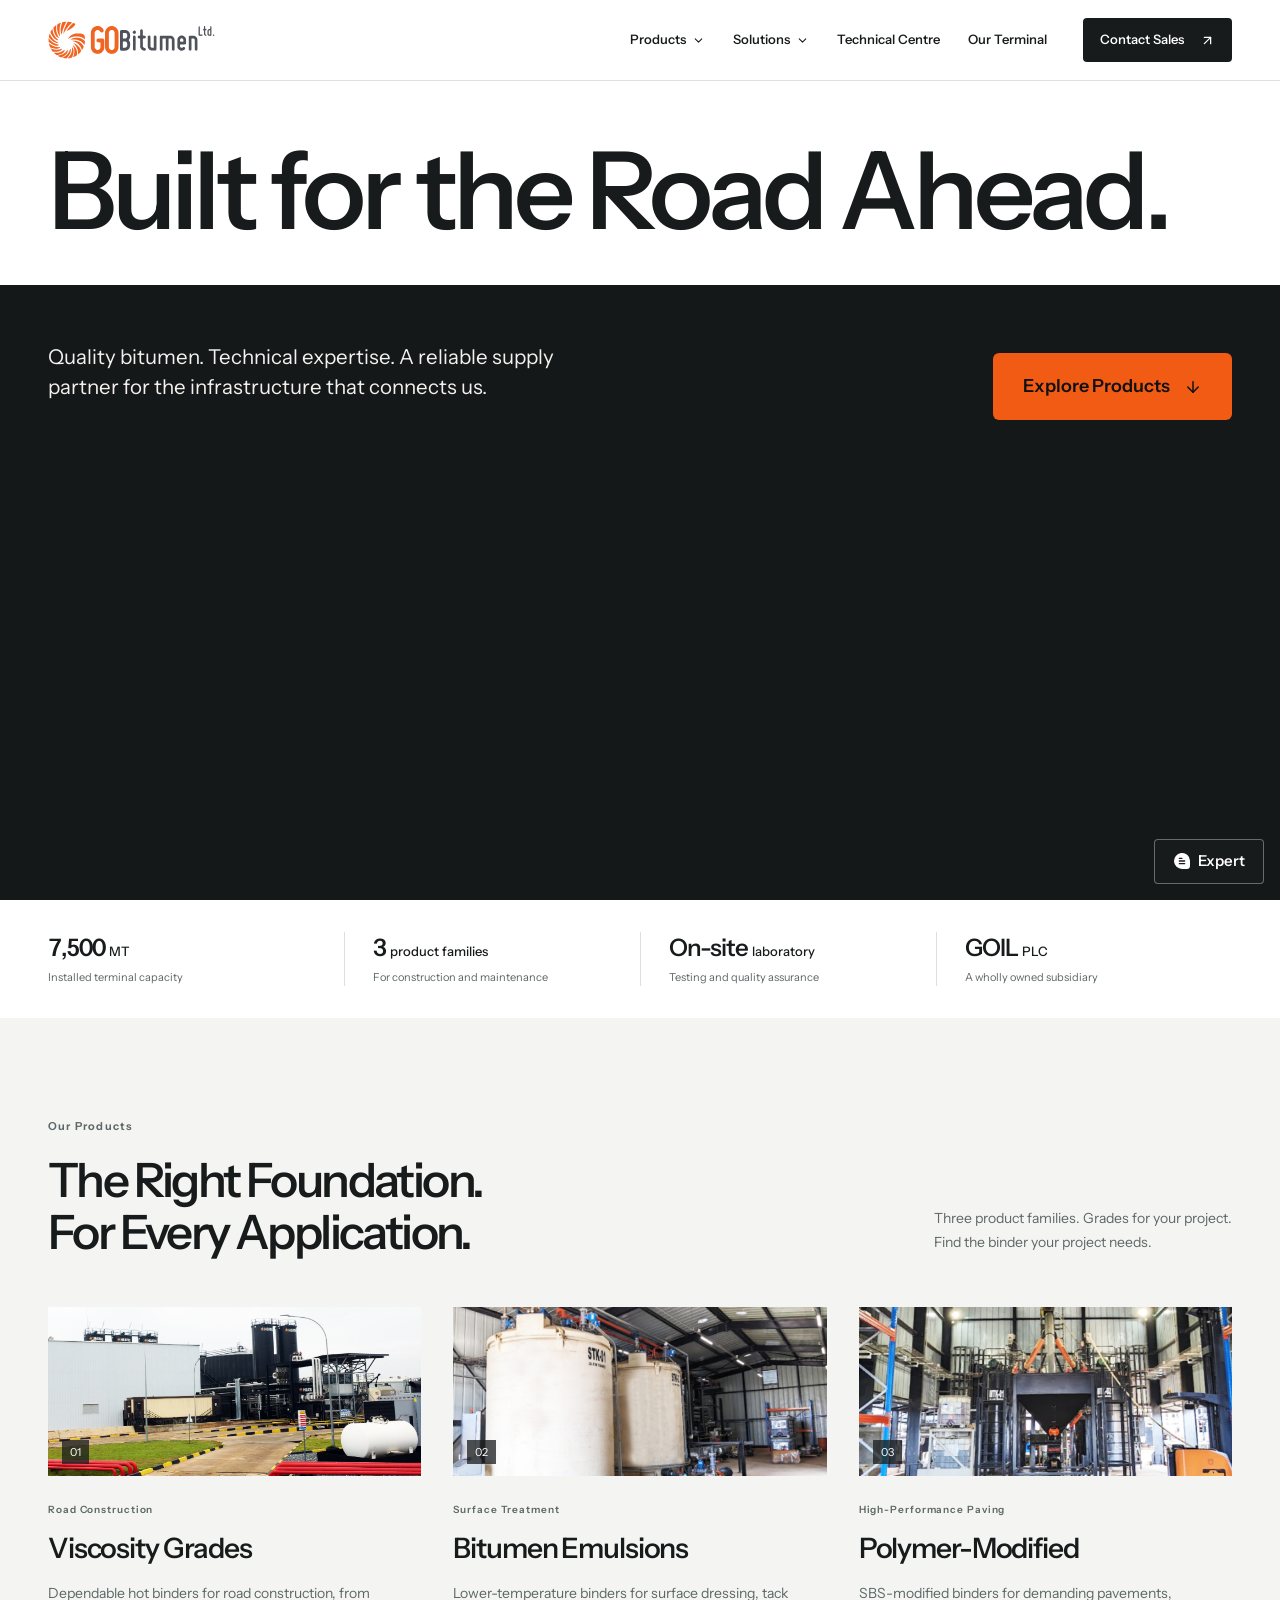
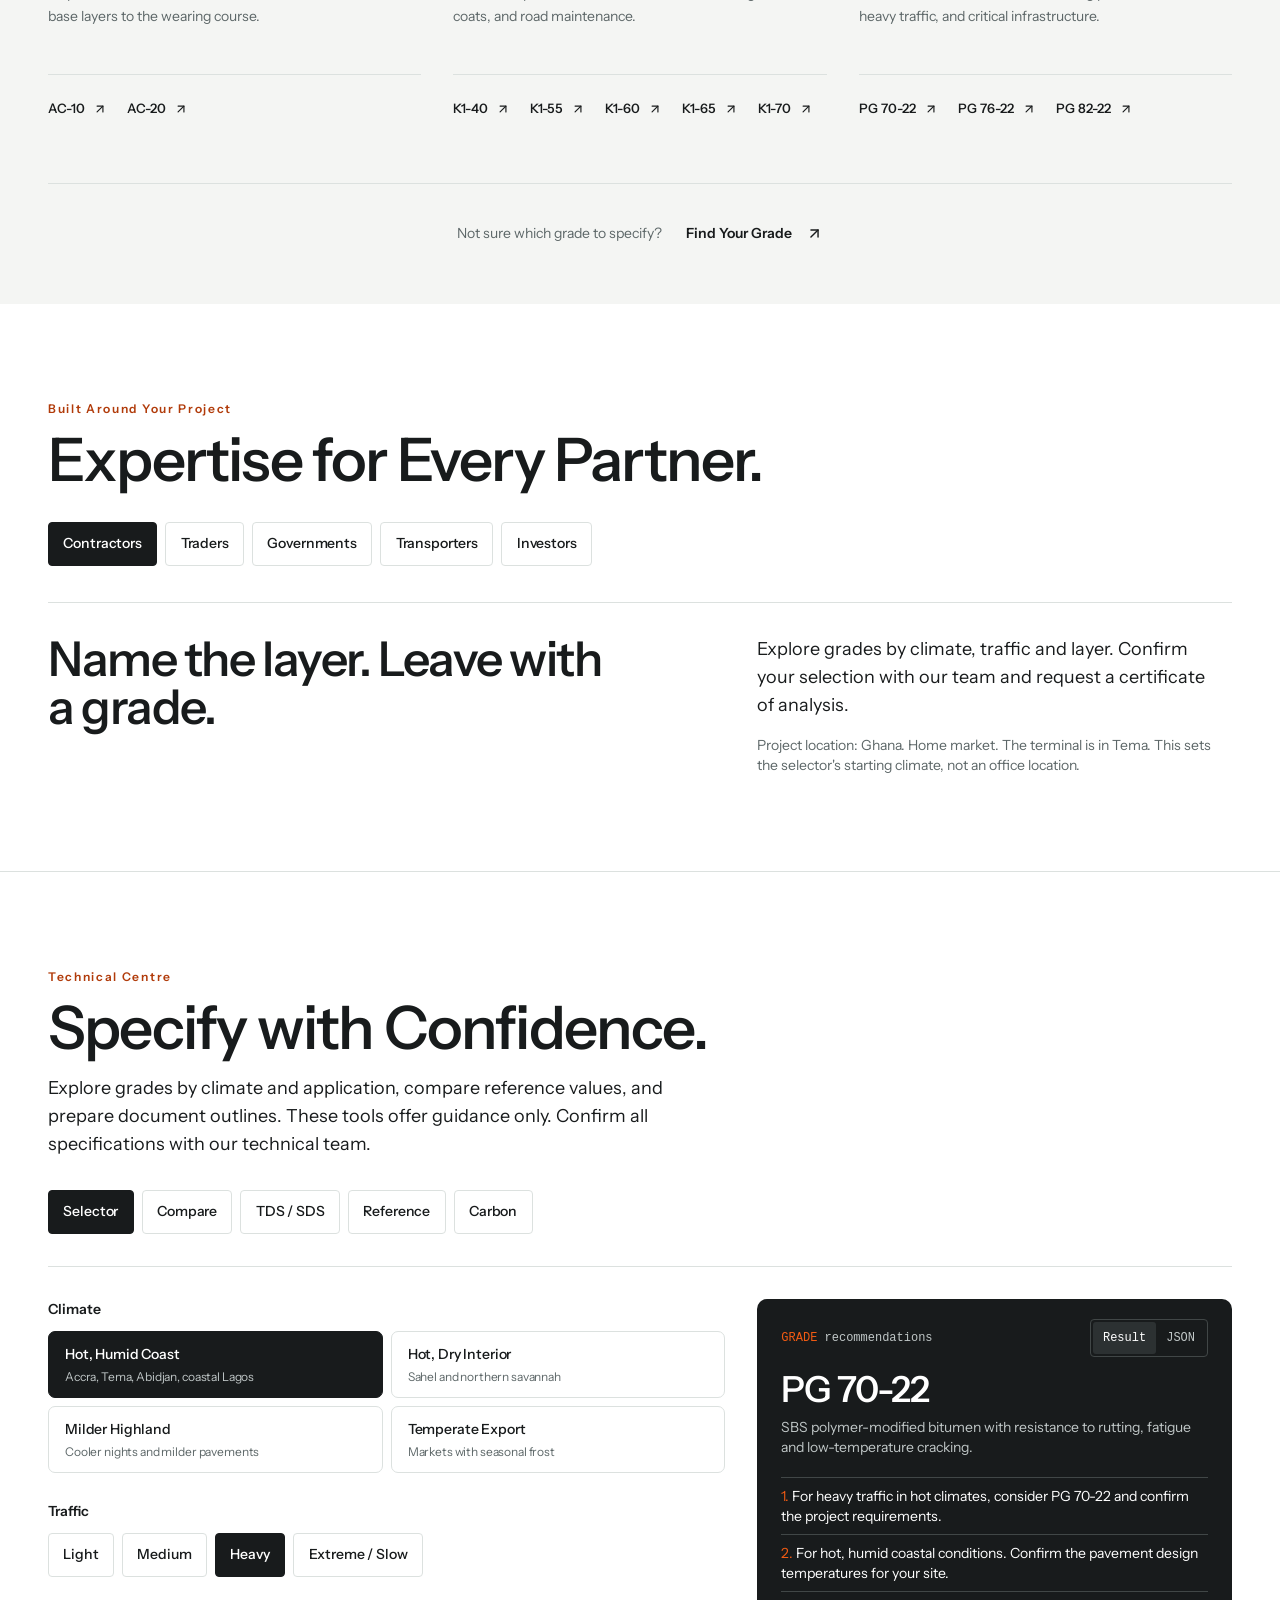
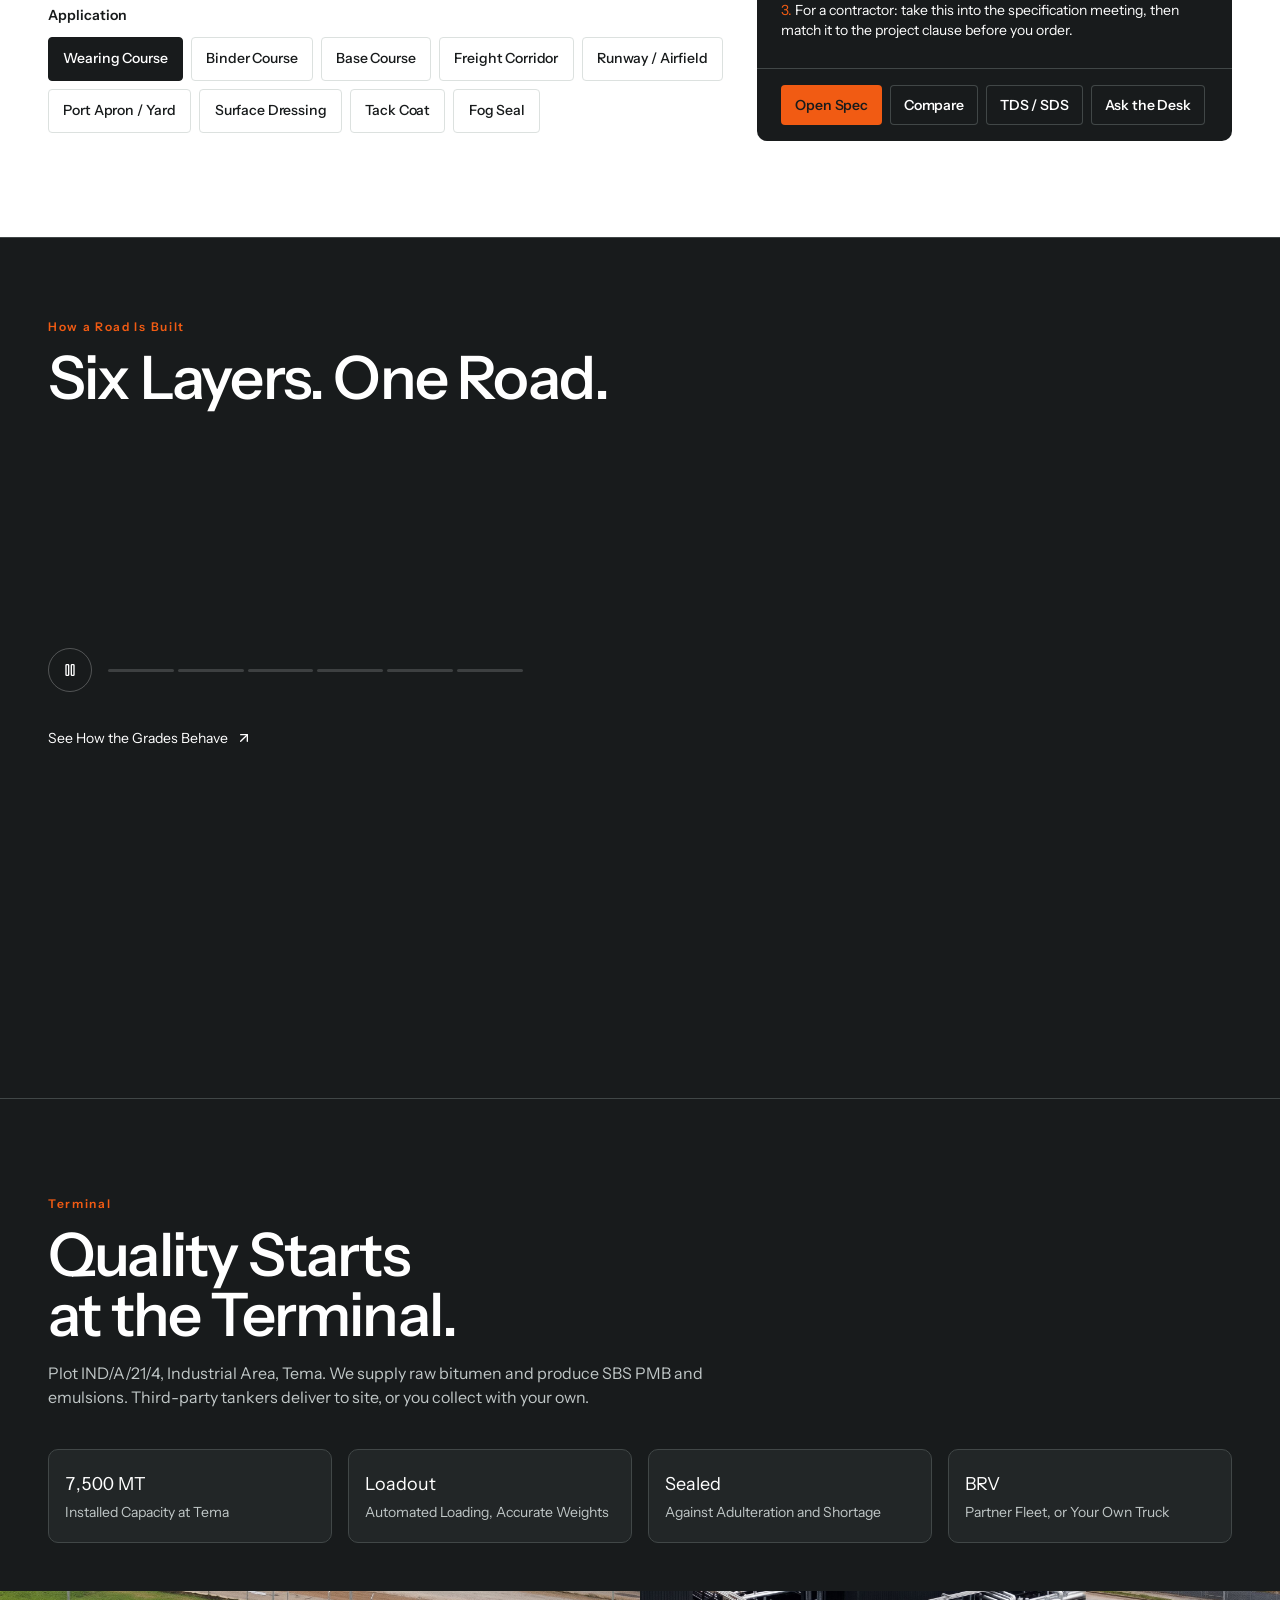
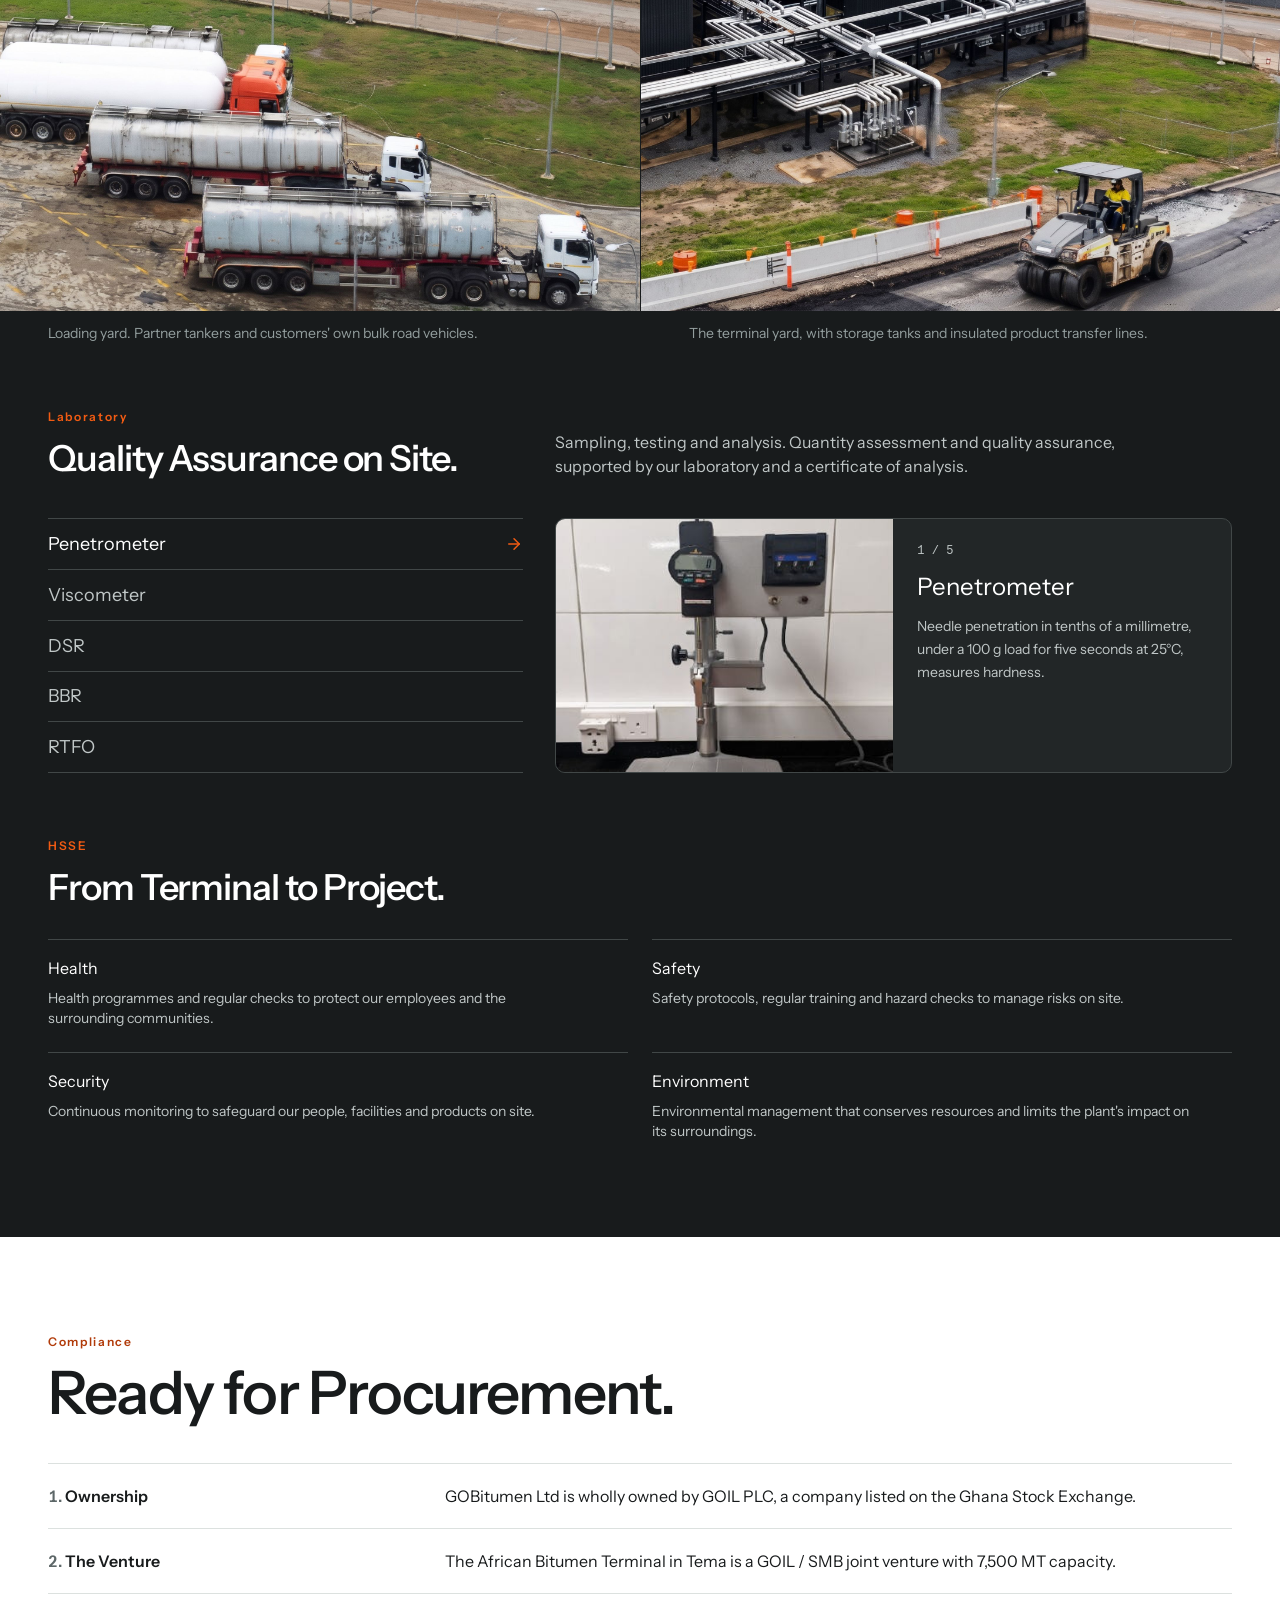
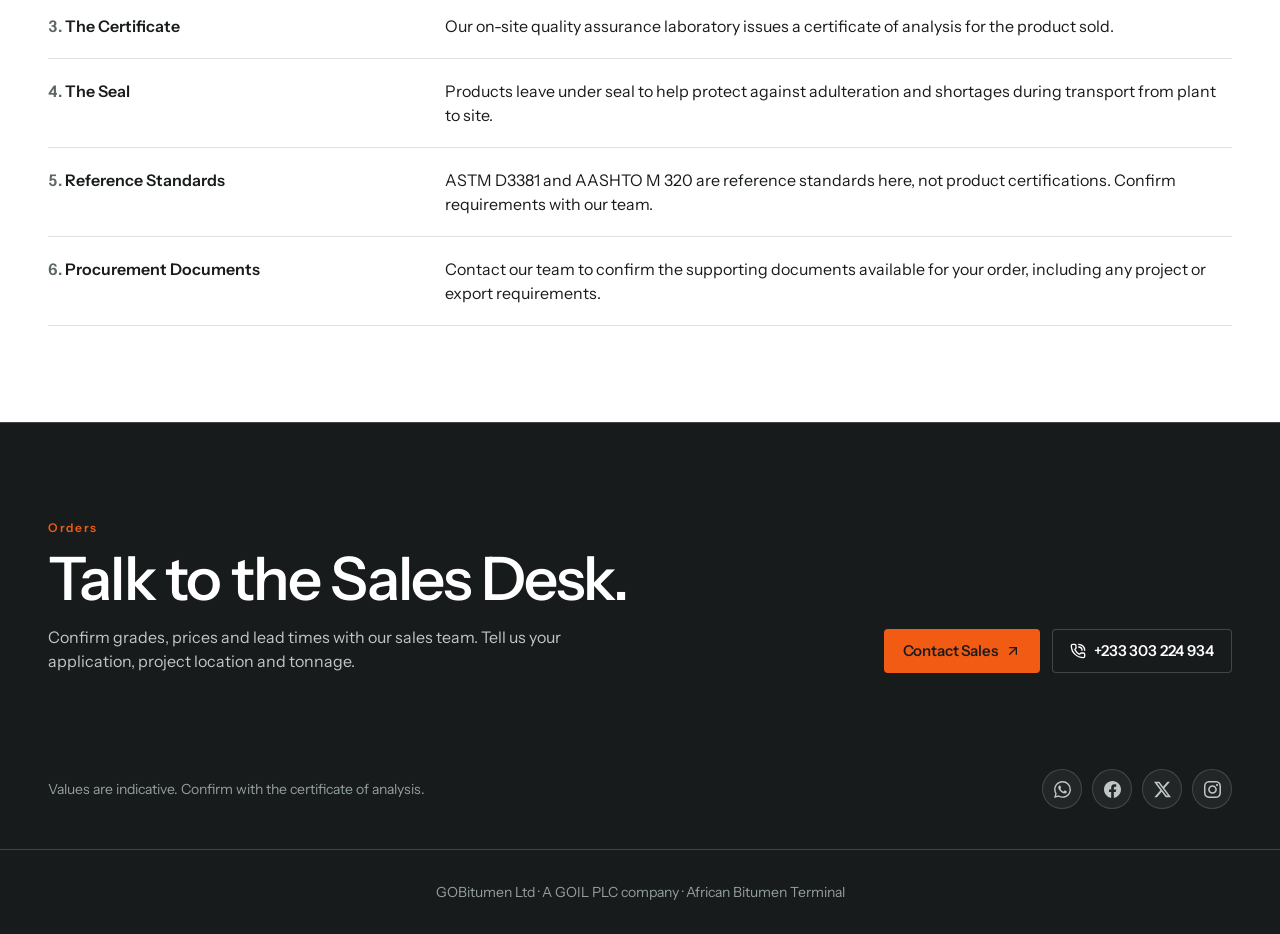
==== commit 52dd7bf2: "chore: rebuild GOBitumen preview" ====
--- a/gobitumen/index.html
+++ b/gobitumen/index.html
@@ -1 +1 @@
-<!doctype html><html lang="en"><head><meta charset="utf-8"><meta name="viewport" content="width=device-width,initial-scale=1"><title>GOBitumen | Homepage Concept</title><meta name="description" content="A homepage concept for GOBitumen, showcasing its products, technical expertise, and terminal operations in Tema, Ghana."><meta name="robots" content="noindex,nofollow"><link rel="canonical" href="https://djoks.me/gobitumen/"><meta property="og:type" content="website"><meta property="og:title" content="GOBitumen | Homepage Concept"><meta property="og:description" content="A homepage concept for GOBitumen, showcasing its products, technical expertise, and terminal operations in Tema, Ghana."><meta property="og:url" content="https://djoks.me/gobitumen/"><meta property="og:image" content="https://djoks.me/gobitumen/share-v1.jpg"><meta property="og:image:width" content="1200"><meta property="og:image:height" content="630"><meta property="og:image:alt" content="GOBitumen homepage concept featuring the Tema terminal"><meta name="twitter:card" content="summary_large_image"><meta name="twitter:title" content="GOBitumen | Homepage Concept"><meta name="twitter:description" content="A homepage concept for GOBitumen, showcasing its products, technical expertise, and terminal operations in Tema, Ghana."><meta name="twitter:image" content="https://djoks.me/gobitumen/share-v1.jpg"><link rel="icon" href="/gobitumen/favicon.svg"><link rel="stylesheet" href="/gobitumen/assets/client-BeHvlDfU.css"></head><body><div id="demo-root"><link rel="preload" as="image" href="/gobitumen/brand/intro/gobitumen-go.svg"/><link rel="preload" as="image" href="/gobitumen/brand/intro/gobitumen-bitumen.svg"/><link rel="preload" as="image" href="/gobitumen/brand/intro/gobitumen-ltd.svg"/><link rel="preload" as="image" href="/gobitumen/brand/gobitumen-mark.svg"/><link rel="preload" as="image" href="/gobitumen/brand/gobitumen-logo.svg"/><link rel="preload" as="image" href="/gobitumen/media/lab-penetrometer.jpg"/><main><a href="#grades" class="sr-only focus:not-sr-only focus:absolute focus:z-50 focus:bg-ember focus:px-3 focus:py-2 focus:text-ink">Skip to Grades</a><div class="intro" aria-hidden="true"><div class="intro-bg"></div><div class="intro-logo"><div class="intro-glow"></div><img class="intro-piece" src="/gobitumen/brand/intro/gobitumen-go.svg" alt=""/><img class="intro-piece" src="/gobitumen/brand/intro/gobitumen-bitumen.svg" alt=""/><img class="intro-piece" src="/gobitumen/brand/intro/gobitumen-ltd.svg" alt=""/><img class="intro-mark" src="/gobitumen/brand/gobitumen-mark.svg" alt=""/></div></div><header class="site-header"><div class="page-shell nav-bar"><a href="/gobitumen/" class="wordmark" aria-label="GOBitumen Home"><img src="/gobitumen/brand/gobitumen-logo.svg" alt="GOBitumen Ltd" width="549" height="125"/></a><nav class="desktop-nav" aria-label="Primary"><button type="button" aria-expanded="false" aria-controls="product-navigation">Products<svg xmlns="http://www.w3.org/2000/svg" width="13" height="13" viewBox="0 0 24 24" fill="none" stroke="currentColor" stroke-width="2" stroke-linecap="round" stroke-linejoin="round" class="lucide lucide-chevron-down" aria-hidden="true"><path d="m6 9 6 6 6-6"></path></svg></button><button type="button" aria-expanded="false" aria-controls="audience-navigation">Solutions<svg xmlns="http://www.w3.org/2000/svg" width="13" height="13" viewBox="0 0 24 24" fill="none" stroke="currentColor" stroke-width="2" stroke-linecap="round" stroke-linejoin="round" class="lucide lucide-chevron-down" aria-hidden="true"><path d="m6 9 6 6 6-6"></path></svg></button><a href="/gobitumen/#specify">Technical Centre</a><a href="/gobitumen/#terminal">Our Terminal</a></nav><span class="nav-contact" role="link" aria-disabled="true" tabindex="0">Contact Sales<svg xmlns="http://www.w3.org/2000/svg" width="15" height="15" viewBox="0 0 24 24" fill="none" stroke="currentColor" stroke-width="2" stroke-linecap="round" stroke-linejoin="round" class="lucide lucide-arrow-up-right" aria-hidden="true"><path d="M7 7h10v10"></path><path d="M7 17 17 7"></path></svg><span class="sr-only"> Unavailable in this preview</span></span><button type="button" class="mobile-expert">Ask Expert</button><button class="mobile-menu-toggle" type="button" aria-expanded="false" aria-controls="mobile-navigation" aria-label="Open Menu"><svg xmlns="http://www.w3.org/2000/svg" width="22" height="22" viewBox="0 0 24 24" fill="none" stroke="currentColor" stroke-width="2" stroke-linecap="round" stroke-linejoin="round" class="lucide lucide-menu" aria-hidden="true"><path d="M4 12h16"></path><path d="M4 18h16"></path><path d="M4 6h16"></path></svg></button></div><div id="product-navigation" class="nav-panel" hidden=""><div class="page-shell nav-products"><div class="nav-product-family"><p>Viscosity Grades</p><button type="button" aria-label="View AC-10 specification">AC-10<svg xmlns="http://www.w3.org/2000/svg" width="15" height="15" viewBox="0 0 24 24" fill="none" stroke="currentColor" stroke-width="2" stroke-linecap="round" stroke-linejoin="round" class="lucide lucide-arrow-up-right" aria-hidden="true"><path d="M7 7h10v10"></path><path d="M7 17 17 7"></path></svg></button><button type="button" aria-label="View AC-20 specification">AC-20<svg xmlns="http://www.w3.org/2000/svg" width="15" height="15" viewBox="0 0 24 24" fill="none" stroke="currentColor" stroke-width="2" stroke-linecap="round" stroke-linejoin="round" class="lucide lucide-arrow-up-right" aria-hidden="true"><path d="M7 7h10v10"></path><path d="M7 17 17 7"></path></svg></button></div><div class="nav-product-family"><p>Bitumen Emulsions</p><button type="button" aria-label="View K1-40 specification">K1-40<svg xmlns="http://www.w3.org/2000/svg" width="15" height="15" viewBox="0 0 24 24" fill="none" stroke="currentColor" stroke-width="2" stroke-linecap="round" stroke-linejoin="round" class="lucide lucide-arrow-up-right" aria-hidden="true"><path d="M7 7h10v10"></path><path d="M7 17 17 7"></path></svg></button><button type="button" aria-label="View K1-55 specification">K1-55<svg xmlns="http://www.w3.org/2000/svg" width="15" height="15" viewBox="0 0 24 24" fill="none" stroke="currentColor" stroke-width="2" stroke-linecap="round" stroke-linejoin="round" class="lucide lucide-arrow-up-right" aria-hidden="true"><path d="M7 7h10v10"></path><path d="M7 17 17 7"></path></svg></button><button type="button" aria-label="View K1-60 specification">K1-60<svg xmlns="http://www.w3.org/2000/svg" width="15" height="15" viewBox="0 0 24 24" fill="none" stroke="currentColor" stroke-width="2" stroke-linecap="round" stroke-linejoin="round" class="lucide lucide-arrow-up-right" aria-hidden="true"><path d="M7 7h10v10"></path><path d="M7 17 17 7"></path></svg></button><button type="button" aria-label="View K1-65 specification">K1-65<svg xmlns="http://www.w3.org/2000/svg" width="15" height="15" viewBox="0 0 24 24" fill="none" stroke="currentColor" stroke-width="2" stroke-linecap="round" stroke-linejoin="round" class="lucide lucide-arrow-up-right" aria-hidden="true"><path d="M7 7h10v10"></path><path d="M7 17 17 7"></path></svg></button><button type="button" aria-label="View K1-70 specification">K1-70<svg xmlns="http://www.w3.org/2000/svg" width="15" height="15" viewBox="0 0 24 24" fill="none" stroke="currentColor" stroke-width="2" stroke-linecap="round" stroke-linejoin="round" class="lucide lucide-arrow-up-right" aria-hidden="true"><path d="M7 7h10v10"></path><path d="M7 17 17 7"></path></svg></button></div><div class="nav-product-family"><p>SBS Polymer-Modified</p><button type="button" aria-label="View PG 70-22 specification">PG 70-22<svg xmlns="http://www.w3.org/2000/svg" width="15" height="15" viewBox="0 0 24 24" fill="none" stroke="currentColor" stroke-width="2" stroke-linecap="round" stroke-linejoin="round" class="lucide lucide-arrow-up-right" aria-hidden="true"><path d="M7 7h10v10"></path><path d="M7 17 17 7"></path></svg></button><button type="button" aria-label="View PG 76-22 specification">PG 76-22<svg xmlns="http://www.w3.org/2000/svg" width="15" height="15" viewBox="0 0 24 24" fill="none" stroke="currentColor" stroke-width="2" stroke-linecap="round" stroke-linejoin="round" class="lucide lucide-arrow-up-right" aria-hidden="true"><path d="M7 7h10v10"></path><path d="M7 17 17 7"></path></svg></button><button type="button" aria-label="View PG 82-22 specification">PG 82-22<svg xmlns="http://www.w3.org/2000/svg" width="15" height="15" viewBox="0 0 24 24" fill="none" stroke="currentColor" stroke-width="2" stroke-linecap="round" stroke-linejoin="round" class="lucide lucide-arrow-up-right" aria-hidden="true"><path d="M7 7h10v10"></path><path d="M7 17 17 7"></path></svg></button></div></div></div><div id="audience-navigation" class="nav-panel" hidden=""><div class="page-shell nav-audiences"><button type="button" class="nav-audience"><span>Contractors<svg xmlns="http://www.w3.org/2000/svg" width="16" height="16" viewBox="0 0 24 24" fill="none" stroke="currentColor" stroke-width="2" stroke-linecap="round" stroke-linejoin="round" class="lucide lucide-arrow-up-right" aria-hidden="true"><path d="M7 7h10v10"></path><path d="M7 17 17 7"></path></svg></span><span>Name the layer. Leave with a grade.</span></button><button type="button" class="nav-audience"><span>Traders<svg xmlns="http://www.w3.org/2000/svg" width="16" height="16" viewBox="0 0 24 24" fill="none" stroke="currentColor" stroke-width="2" stroke-linecap="round" stroke-linejoin="round" class="lucide lucide-arrow-up-right" aria-hidden="true"><path d="M7 7h10v10"></path><path d="M7 17 17 7"></path></svg></span><span>Sealed loads. Accurately weighed.</span></button><button type="button" class="nav-audience"><span>Governments<svg xmlns="http://www.w3.org/2000/svg" width="16" height="16" viewBox="0 0 24 24" fill="none" stroke="currentColor" stroke-width="2" stroke-linecap="round" stroke-linejoin="round" class="lucide lucide-arrow-up-right" aria-hidden="true"><path d="M7 7h10v10"></path><path d="M7 17 17 7"></path></svg></span><span>A listed parent. A laboratory on site.</span></button><button type="button" class="nav-audience"><span>Transporters<svg xmlns="http://www.w3.org/2000/svg" width="16" height="16" viewBox="0 0 24 24" fill="none" stroke="currentColor" stroke-width="2" stroke-linecap="round" stroke-linejoin="round" class="lucide lucide-arrow-up-right" aria-hidden="true"><path d="M7 7h10v10"></path><path d="M7 17 17 7"></path></svg></span><span>Your truck, or a partner fleet.</span></button><button type="button" class="nav-audience"><span>Investors<svg xmlns="http://www.w3.org/2000/svg" width="16" height="16" viewBox="0 0 24 24" fill="none" stroke="currentColor" stroke-width="2" stroke-linecap="round" stroke-linejoin="round" class="lucide lucide-arrow-up-right" aria-hidden="true"><path d="M7 7h10v10"></path><path d="M7 17 17 7"></path></svg></span><span>One terminal. An export ambition.</span></button></div></div><nav id="mobile-navigation" class="nav-panel mobile-navigation" aria-label="Mobile" hidden=""><div class="page-shell"><p class="eyebrow">Products / Specifications</p><div class="mobile-products"><div class="nav-product-family"><p>Viscosity Grades</p><button type="button" aria-label="View AC-10 specification">AC-10<svg xmlns="http://www.w3.org/2000/svg" width="15" height="15" viewBox="0 0 24 24" fill="none" stroke="currentColor" stroke-width="2" stroke-linecap="round" stroke-linejoin="round" class="lucide lucide-arrow-up-right" aria-hidden="true"><path d="M7 7h10v10"></path><path d="M7 17 17 7"></path></svg></button><button type="button" aria-label="View AC-20 specification">AC-20<svg xmlns="http://www.w3.org/2000/svg" width="15" height="15" viewBox="0 0 24 24" fill="none" stroke="currentColor" stroke-width="2" stroke-linecap="round" stroke-linejoin="round" class="lucide lucide-arrow-up-right" aria-hidden="true"><path d="M7 7h10v10"></path><path d="M7 17 17 7"></path></svg></button></div><div class="nav-product-family"><p>Bitumen Emulsions</p><button type="button" aria-label="View K1-40 specification">K1-40<svg xmlns="http://www.w3.org/2000/svg" width="15" height="15" viewBox="0 0 24 24" fill="none" stroke="currentColor" stroke-width="2" stroke-linecap="round" stroke-linejoin="round" class="lucide lucide-arrow-up-right" aria-hidden="true"><path d="M7 7h10v10"></path><path d="M7 17 17 7"></path></svg></button><button type="button" aria-label="View K1-55 specification">K1-55<svg xmlns="http://www.w3.org/2000/svg" width="15" height="15" viewBox="0 0 24 24" fill="none" stroke="currentColor" stroke-width="2" stroke-linecap="round" stroke-linejoin="round" class="lucide lucide-arrow-up-right" aria-hidden="true"><path d="M7 7h10v10"></path><path d="M7 17 17 7"></path></svg></button><button type="button" aria-label="View K1-60 specification">K1-60<svg xmlns="http://www.w3.org/2000/svg" width="15" height="15" viewBox="0 0 24 24" fill="none" stroke="currentColor" stroke-width="2" stroke-linecap="round" stroke-linejoin="round" class="lucide lucide-arrow-up-right" aria-hidden="true"><path d="M7 7h10v10"></path><path d="M7 17 17 7"></path></svg></button><button type="button" aria-label="View K1-65 specification">K1-65<svg xmlns="http://www.w3.org/2000/svg" width="15" height="15" viewBox="0 0 24 24" fill="none" stroke="currentColor" stroke-width="2" stroke-linecap="round" stroke-linejoin="round" class="lucide lucide-arrow-up-right" aria-hidden="true"><path d="M7 7h10v10"></path><path d="M7 17 17 7"></path></svg></button><button type="button" aria-label="View K1-70 specification">K1-70<svg xmlns="http://www.w3.org/2000/svg" width="15" height="15" viewBox="0 0 24 24" fill="none" stroke="currentColor" stroke-width="2" stroke-linecap="round" stroke-linejoin="round" class="lucide lucide-arrow-up-right" aria-hidden="true"><path d="M7 7h10v10"></path><path d="M7 17 17 7"></path></svg></button></div><div class="nav-product-family"><p>SBS Polymer-Modified</p><button type="button" aria-label="View PG 70-22 specification">PG 70-22<svg xmlns="http://www.w3.org/2000/svg" width="15" height="15" viewBox="0 0 24 24" fill="none" stroke="currentColor" stroke-width="2" stroke-linecap="round" stroke-linejoin="round" class="lucide lucide-arrow-up-right" aria-hidden="true"><path d="M7 7h10v10"></path><path d="M7 17 17 7"></path></svg></button><button type="button" aria-label="View PG 76-22 specification">PG 76-22<svg xmlns="http://www.w3.org/2000/svg" width="15" height="15" viewBox="0 0 24 24" fill="none" stroke="currentColor" stroke-width="2" stroke-linecap="round" stroke-linejoin="round" class="lucide lucide-arrow-up-right" aria-hidden="true"><path d="M7 7h10v10"></path><path d="M7 17 17 7"></path></svg></button><button type="button" aria-label="View PG 82-22 specification">PG 82-22<svg xmlns="http://www.w3.org/2000/svg" width="15" height="15" viewBox="0 0 24 24" fill="none" stroke="currentColor" stroke-width="2" stroke-linecap="round" stroke-linejoin="round" class="lucide lucide-arrow-up-right" aria-hidden="true"><path d="M7 7h10v10"></path><path d="M7 17 17 7"></path></svg></button></div></div><details><summary>Solutions</summary><div class="mobile-audiences"><button type="button" class="nav-audience"><span>Contractors<svg xmlns="http://www.w3.org/2000/svg" width="16" height="16" viewBox="0 0 24 24" fill="none" stroke="currentColor" stroke-width="2" stroke-linecap="round" stroke-linejoin="round" class="lucide lucide-arrow-up-right" aria-hidden="true"><path d="M7 7h10v10"></path><path d="M7 17 17 7"></path></svg></span><span>Name the layer. Leave with a grade.</span></button><button type="button" class="nav-audience"><span>Traders<svg xmlns="http://www.w3.org/2000/svg" width="16" height="16" viewBox="0 0 24 24" fill="none" stroke="currentColor" stroke-width="2" stroke-linecap="round" stroke-linejoin="round" class="lucide lucide-arrow-up-right" aria-hidden="true"><path d="M7 7h10v10"></path><path d="M7 17 17 7"></path></svg></span><span>Sealed loads. Accurately weighed.</span></button><button type="button" class="nav-audience"><span>Governments<svg xmlns="http://www.w3.org/2000/svg" width="16" height="16" viewBox="0 0 24 24" fill="none" stroke="currentColor" stroke-width="2" stroke-linecap="round" stroke-linejoin="round" class="lucide lucide-arrow-up-right" aria-hidden="true"><path d="M7 7h10v10"></path><path d="M7 17 17 7"></path></svg></span><span>A listed parent. A laboratory on site.</span></button><button type="button" class="nav-audience"><span>Transporters<svg xmlns="http://www.w3.org/2000/svg" width="16" height="16" viewBox="0 0 24 24" fill="none" stroke="currentColor" stroke-width="2" stroke-linecap="round" stroke-linejoin="round" class="lucide lucide-arrow-up-right" aria-hidden="true"><path d="M7 7h10v10"></path><path d="M7 17 17 7"></path></svg></span><span>Your truck, or a partner fleet.</span></button><button type="button" class="nav-audience"><span>Investors<svg xmlns="http://www.w3.org/2000/svg" width="16" height="16" viewBox="0 0 24 24" fill="none" stroke="currentColor" stroke-width="2" stroke-linecap="round" stroke-linejoin="round" class="lucide lucide-arrow-up-right" aria-hidden="true"><path d="M7 7h10v10"></path><path d="M7 17 17 7"></path></svg></span><span>One terminal. An export ambition.</span></button></div></details><a href="/gobitumen/#specify">Technical Centre<svg xmlns="http://www.w3.org/2000/svg" width="16" height="16" viewBox="0 0 24 24" fill="none" stroke="currentColor" stroke-width="2" stroke-linecap="round" stroke-linejoin="round" class="lucide lucide-arrow-up-right" aria-hidden="true"><path d="M7 7h10v10"></path><path d="M7 17 17 7"></path></svg></a><a href="/gobitumen/#terminal">Our Terminal<svg xmlns="http://www.w3.org/2000/svg" width="16" height="16" viewBox="0 0 24 24" fill="none" stroke="currentColor" stroke-width="2" stroke-linecap="round" stroke-linejoin="round" class="lucide lucide-arrow-up-right" aria-hidden="true"><path d="M7 7h10v10"></path><path d="M7 17 17 7"></path></svg></a><span role="link" aria-disabled="true" tabindex="0">Contact Sales<svg xmlns="http://www.w3.org/2000/svg" width="16" height="16" viewBox="0 0 24 24" fill="none" stroke="currentColor" stroke-width="2" stroke-linecap="round" stroke-linejoin="round" class="lucide lucide-arrow-up-right" aria-hidden="true"><path d="M7 7h10v10"></path><path d="M7 17 17 7"></path></svg><span class="sr-only"> Unavailable in this preview</span></span></div></nav></header><section id="top" class="home-hero"><div class="hero-stage"><div class="page-shell hero-intro"><h1 class="hero-headline"><span class="hero-word"><span style="animation-delay:0ms">Built</span></span> <span class="hero-word"><span style="animation-delay:60ms">for</span></span> <span class="hero-word"><span style="animation-delay:120ms">the</span></span> <span class="hero-word"><span style="animation-delay:180ms">Road</span></span> <span class="hero-word"><span style="animation-delay:240ms">Ahead.</span></span></h1></div><div class="hero-scene"><facility-scene drift="true" speed="1" aria-hidden="true"></facility-scene><div class="hero-scene-top"><div class="page-shell hero-scene-copy"><p>Quality bitumen. Technical expertise. A reliable supply partner for the infrastructure that connects us.</p><div class="scene-actions"><button class="scene-btn scene-btn-ember">Explore Products <svg xmlns="http://www.w3.org/2000/svg" width="18" height="18" viewBox="0 0 24 24" fill="none" stroke="currentColor" stroke-width="2" stroke-linecap="round" stroke-linejoin="round" class="lucide lucide-arrow-down" aria-hidden="true"><path d="M12 5v14"></path><path d="m19 12-7 7-7-7"></path></svg></button></div></div></div></div></div><div class="page-shell proof-strip" aria-label="Our Capabilities" data-reveal-stagger="up"><div><strong><b data-count="7500">7,500</b> <span>MT</span></strong><span>Installed terminal capacity</span></div><div><strong>3 <span>product families</span></strong><span>For construction and maintenance</span></div><div><strong>On-site <span>laboratory</span></strong><span>Testing and quality assurance</span></div><div><strong>GOIL <span>PLC</span></strong><span>A wholly owned subsidiary</span></div></div></section><section id="grades" class="product-section"><div class="page-shell"><div class="section-heading" data-reveal-stagger="up"><div><p class="eyebrow" data-reveal="fade">Our Products</p><h2 data-reveal="words"><span class="rw"><span style="animation-delay:0ms">The</span></span> <span class="rw"><span style="animation-delay:45ms">Right</span></span> <span class="rw"><span style="animation-delay:90ms">Foundation.</span></span><br/><span class="rw"><span style="animation-delay:135ms">For</span></span> <span class="rw"><span style="animation-delay:180ms">Every</span></span> <span class="rw"><span style="animation-delay:225ms">Application.</span></span></h2></div><p>Three product families. Grades for your project.<br class="desktop-break"/> Find the binder your project needs.</p></div><div class="product-grid" data-reveal-stagger="up"><article id="family-viscosity" class="product-card"><div class="product-photo product-photo-viscosity" data-reveal="clip"><img src="/gobitumen/media/plant.jpg" alt="Terminal buildings, black tanks and red product lines at Tema" loading="lazy"/><span>01</span></div><p class="product-category">Road Construction</p><h3>Viscosity Grades</h3><p class="product-description">Dependable hot binders for road construction, from base layers to the wearing course.</p><div class="grade-links" aria-label="Viscosity Grades specifications"><button aria-label="View AC-10 specification">AC-10<svg xmlns="http://www.w3.org/2000/svg" width="14" height="14" viewBox="0 0 24 24" fill="none" stroke="currentColor" stroke-width="2" stroke-linecap="round" stroke-linejoin="round" class="lucide lucide-arrow-up-right" aria-hidden="true"><path d="M7 7h10v10"></path><path d="M7 17 17 7"></path></svg></button><button aria-label="View AC-20 specification">AC-20<svg xmlns="http://www.w3.org/2000/svg" width="14" height="14" viewBox="0 0 24 24" fill="none" stroke="currentColor" stroke-width="2" stroke-linecap="round" stroke-linejoin="round" class="lucide lucide-arrow-up-right" aria-hidden="true"><path d="M7 7h10v10"></path><path d="M7 17 17 7"></path></svg></button></div></article><article id="family-emulsion" class="product-card"><div class="product-photo product-photo-emulsion" data-reveal="clip"><img src="/gobitumen/media/emulsion.jpg" alt="Cream emulsion process tanks inside the production hall" loading="lazy"/><span>02</span></div><p class="product-category">Surface Treatment</p><h3>Bitumen Emulsions</h3><p class="product-description">Lower-temperature binders for surface dressing, tack coats, and road maintenance.</p><div class="grade-links" aria-label="Bitumen Emulsions specifications"><button aria-label="View K1-40 specification">K1-40<svg xmlns="http://www.w3.org/2000/svg" width="14" height="14" viewBox="0 0 24 24" fill="none" stroke="currentColor" stroke-width="2" stroke-linecap="round" stroke-linejoin="round" class="lucide lucide-arrow-up-right" aria-hidden="true"><path d="M7 7h10v10"></path><path d="M7 17 17 7"></path></svg></button><button aria-label="View K1-55 specification">K1-55<svg xmlns="http://www.w3.org/2000/svg" width="14" height="14" viewBox="0 0 24 24" fill="none" stroke="currentColor" stroke-width="2" stroke-linecap="round" stroke-linejoin="round" class="lucide lucide-arrow-up-right" aria-hidden="true"><path d="M7 7h10v10"></path><path d="M7 17 17 7"></path></svg></button><button aria-label="View K1-60 specification">K1-60<svg xmlns="http://www.w3.org/2000/svg" width="14" height="14" viewBox="0 0 24 24" fill="none" stroke="currentColor" stroke-width="2" stroke-linecap="round" stroke-linejoin="round" class="lucide lucide-arrow-up-right" aria-hidden="true"><path d="M7 7h10v10"></path><path d="M7 17 17 7"></path></svg></button><button aria-label="View K1-65 specification">K1-65<svg xmlns="http://www.w3.org/2000/svg" width="14" height="14" viewBox="0 0 24 24" fill="none" stroke="currentColor" stroke-width="2" stroke-linecap="round" stroke-linejoin="round" class="lucide lucide-arrow-up-right" aria-hidden="true"><path d="M7 7h10v10"></path><path d="M7 17 17 7"></path></svg></button><button aria-label="View K1-70 specification">K1-70<svg xmlns="http://www.w3.org/2000/svg" width="14" height="14" viewBox="0 0 24 24" fill="none" stroke="currentColor" stroke-width="2" stroke-linecap="round" stroke-linejoin="round" class="lucide lucide-arrow-up-right" aria-hidden="true"><path d="M7 7h10v10"></path><path d="M7 17 17 7"></path></svg></button></div></article><article id="family-pmb" class="product-card"><div class="product-photo product-photo-pmb" data-reveal="clip"><img src="/gobitumen/media/warehouse.jpg" alt="Interior of the polymer handling hall with racking and a forklift" loading="lazy"/><span>03</span></div><p class="product-category">High-Performance Paving</p><h3>Polymer-Modified</h3><p class="product-description">SBS-modified binders for demanding pavements, heavy traffic, and critical infrastructure.</p><div class="grade-links" aria-label="Polymer-Modified specifications"><button aria-label="View PG 70-22 specification">PG 70-22<svg xmlns="http://www.w3.org/2000/svg" width="14" height="14" viewBox="0 0 24 24" fill="none" stroke="currentColor" stroke-width="2" stroke-linecap="round" stroke-linejoin="round" class="lucide lucide-arrow-up-right" aria-hidden="true"><path d="M7 7h10v10"></path><path d="M7 17 17 7"></path></svg></button><button aria-label="View PG 76-22 specification">PG 76-22<svg xmlns="http://www.w3.org/2000/svg" width="14" height="14" viewBox="0 0 24 24" fill="none" stroke="currentColor" stroke-width="2" stroke-linecap="round" stroke-linejoin="round" class="lucide lucide-arrow-up-right" aria-hidden="true"><path d="M7 7h10v10"></path><path d="M7 17 17 7"></path></svg></button><button aria-label="View PG 82-22 specification">PG 82-22<svg xmlns="http://www.w3.org/2000/svg" width="14" height="14" viewBox="0 0 24 24" fill="none" stroke="currentColor" stroke-width="2" stroke-linecap="round" stroke-linejoin="round" class="lucide lucide-arrow-up-right" aria-hidden="true"><path d="M7 7h10v10"></path><path d="M7 17 17 7"></path></svg></button></div></article></div><div class="product-help" data-reveal="up"><p>Not sure which grade to specify?</p><button class="text-action">Find Your Grade <svg xmlns="http://www.w3.org/2000/svg" width="17" height="17" viewBox="0 0 24 24" fill="none" stroke="currentColor" stroke-width="2" stroke-linecap="round" stroke-linejoin="round" class="lucide lucide-arrow-up-right" aria-hidden="true"><path d="M7 7h10v10"></path><path d="M7 17 17 7"></path></svg></button></div></div></section><section id="desks" class="scroll-mt-16 bg-paper text-ink"><div class="mx-auto max-w-6xl px-4 py-16 md:px-6 md:py-24"><p class="kicker" data-reveal="fade">Built Around Your Project</p><h2 class="display mt-3 max-w-3xl text-4xl text-ink md:text-6xl" data-reveal="words"><span class="rw"><span style="animation-delay:0ms">Expertise</span></span> <span class="rw"><span style="animation-delay:45ms">for</span></span> <span class="rw"><span style="animation-delay:90ms">Every</span></span> <span class="rw"><span style="animation-delay:135ms">Partner.</span></span></h2><div class="mt-8 flex gap-2 overflow-x-auto pb-1" role="tablist" aria-label="Audience" data-reveal-stagger="chips"><button type="button" role="tab" aria-selected="true" aria-pressed="true" class="chip shrink-0">Contractors</button><button type="button" role="tab" aria-selected="false" aria-pressed="false" class="chip shrink-0">Traders</button><button type="button" role="tab" aria-selected="false" aria-pressed="false" class="chip shrink-0">Governments</button><button type="button" role="tab" aria-selected="false" aria-pressed="false" class="chip shrink-0">Transporters</button><button type="button" role="tab" aria-selected="false" aria-pressed="false" class="chip shrink-0">Investors</button></div><div class="mt-8 grid gap-8 border-t border-rule pt-8 md:grid-cols-12" data-reveal-stagger="up"><p class="display text-3xl text-ink md:col-span-7 md:text-5xl">Name the layer. Leave with a grade.</p><div class="md:col-span-5"><p class="text-lg text-ink">Explore grades by climate, traffic and layer. Confirm your selection with our team and request a certificate of analysis.</p><p class="mt-4 text-sm text-quiet">Project location: <!-- -->Ghana<!-- -->. <!-- -->Home market. The terminal is in Tema.<!-- --> This sets the selector&#x27;s starting climate, not an office location.</p></div></div></div></section><section id="specify" class="scroll-mt-16 border-t border-rule bg-paper text-ink"><div class="mx-auto max-w-6xl px-4 py-16 md:px-6 md:py-24"><p class="kicker" data-reveal="fade">Technical Centre</p><h2 class="display mt-3 max-w-3xl text-4xl md:text-6xl" data-reveal="words"><span class="rw"><span style="animation-delay:0ms">Specify</span></span> <span class="rw"><span style="animation-delay:45ms">with</span></span> <span class="rw"><span style="animation-delay:90ms">Confidence.</span></span></h2><p class="mt-4 max-w-2xl text-lg" data-reveal="up">Explore grades by climate and application, compare reference values, and prepare document outlines. These tools offer guidance only. Confirm all specifications with our technical team.</p><div class="mt-8 flex gap-2 overflow-x-auto" role="tablist" aria-label="Tools" data-reveal-stagger="chips"><button type="button" role="tab" aria-selected="true" aria-pressed="true" class="chip shrink-0">Selector</button><button type="button" role="tab" aria-selected="false" aria-pressed="false" class="chip shrink-0">Compare</button><button type="button" role="tab" aria-selected="false" aria-pressed="false" class="chip shrink-0">TDS / SDS</button><button type="button" role="tab" aria-selected="false" aria-pressed="false" class="chip shrink-0">Reference</button><button type="button" role="tab" aria-selected="false" aria-pressed="false" class="chip shrink-0">Carbon</button></div><div class="mt-8 border-t border-rule pt-8" role="tabpanel"><div class="grid gap-8 lg:grid-cols-12"><div class="lg:col-span-7" data-reveal="up"><fieldset><legend class="text-sm font-semibold">Climate</legend><div class="mt-3 grid gap-2 sm:grid-cols-2" data-reveal-stagger="chips"><button type="button" class="chip h-auto justify-start rounded-md px-4 py-3 text-left" aria-pressed="true"><span class="block">Hot, Humid Coast</span><span class="mt-1 block text-xs font-normal text-muted">Accra, Tema, Abidjan, coastal Lagos</span></button><button type="button" class="chip h-auto justify-start rounded-md px-4 py-3 text-left" aria-pressed="false"><span class="block">Hot, Dry Interior</span><span class="mt-1 block text-xs font-normal text-quiet">Sahel and northern savannah</span></button><button type="button" class="chip h-auto justify-start rounded-md px-4 py-3 text-left" aria-pressed="false"><span class="block">Milder Highland</span><span class="mt-1 block text-xs font-normal text-quiet">Cooler nights and milder pavements</span></button><button type="button" class="chip h-auto justify-start rounded-md px-4 py-3 text-left" aria-pressed="false"><span class="block">Temperate Export</span><span class="mt-1 block text-xs font-normal text-quiet">Markets with seasonal frost</span></button></div></fieldset><fieldset class="mt-7"><legend class="text-sm font-semibold">Traffic</legend><div class="mt-3 flex flex-wrap gap-2" data-reveal-stagger="chips"><button type="button" class="chip" aria-pressed="false">Light</button><button type="button" class="chip" aria-pressed="false">Medium</button><button type="button" class="chip" aria-pressed="true">Heavy</button><button type="button" class="chip" aria-pressed="false">Extreme / Slow</button></div></fieldset><fieldset class="mt-7"><legend class="text-sm font-semibold">Application</legend><div class="mt-3 flex flex-wrap gap-2" data-reveal-stagger="chips"><button type="button" class="chip" aria-pressed="true">Wearing Course</button><button type="button" class="chip" aria-pressed="false">Binder Course</button><button type="button" class="chip" aria-pressed="false">Base Course</button><button type="button" class="chip" aria-pressed="false">Freight Corridor</button><button type="button" class="chip" aria-pressed="false">Runway / Airfield</button><button type="button" class="chip" aria-pressed="false">Port Apron / Yard</button><button type="button" class="chip" aria-pressed="false">Surface Dressing</button><button type="button" class="chip" aria-pressed="false">Tack Coat</button><button type="button" class="chip" aria-pressed="false">Fog Seal</button></div></fieldset></div><aside class="flex flex-col overflow-hidden rounded-lg bg-ink text-paper lg:col-span-5" data-reveal="right"><div class="flex items-center justify-between gap-3 px-6 pt-5"><p class="font-mono text-xs text-muted"><span class="text-ember">GRADE</span> recommendations</p><div class="flex rounded-sm border border-line p-0.5 font-mono text-xs" role="group" aria-label="Response View"><button type="button" aria-pressed="true" class="min-h-8 rounded-[3px] px-2.5 transition-colors bg-ink-3 text-paper">Result</button><button type="button" aria-pressed="false" class="min-h-8 rounded-[3px] px-2.5 transition-colors text-muted hover:text-paper">JSON</button></div></div><div class="relative flex-1"><div class="px-6 pt-3 pb-5"><h3 class="display text-4xl">PG 70-22</h3><p class="mt-2 text-sm text-muted">SBS polymer-modified bitumen with resistance to rutting, fatigue and low-temperature cracking.</p><ol class="mt-5 text-sm"><li class="border-t border-line py-2 text-paper"><span class="text-ember">1<!-- -->.</span> <!-- -->For heavy traffic in hot climates, consider PG 70-22 and confirm the project requirements.</li><li class="border-t border-line py-2 text-paper"><span class="text-ember">2<!-- -->.</span> <!-- -->For hot, humid coastal conditions. Confirm the pavement design temperatures for your site.</li><li class="border-t border-line py-2 text-paper"><span class="text-ember">3<!-- -->.</span> <!-- -->For a contractor: take this into the specification meeting, then match it to the project clause before you order.</li></ol></div></div><div class="flex flex-wrap gap-2 border-t border-line px-6 py-4"><button type="button" class="btn btn-ember min-h-10 px-3.5 text-sm">Open Spec</button><button type="button" class="btn btn-ghost min-h-10 px-3.5 text-sm">Compare</button><button type="button" class="btn btn-ghost min-h-10 px-3.5 text-sm">TDS / SDS</button><button type="button" class="btn btn-ghost min-h-10 px-3.5 text-sm">Ask the Desk</button></div></aside></div></div></div></section><section id="build-up" class="scroll-mt-16 border-t border-line bg-ink"><div class="mx-auto max-w-6xl px-4 py-16 md:px-6 md:py-20"><p class="kicker" data-reveal="fade">How a Road Is Built</p><h2 class="display mt-3 text-4xl text-paper md:text-6xl" data-reveal="words"><span class="rw"><span style="animation-delay:0ms">Six</span></span> <span class="rw"><span style="animation-delay:45ms">Layers.</span></span> <span class="rw"><span style="animation-delay:90ms">One</span></span> <span class="rw"><span style="animation-delay:135ms">Road.</span></span></h2><div class="mt-10 grid gap-8 lg:grid-cols-12"><div class="lg:col-span-7 lg:col-start-6 lg:row-start-1" data-reveal="fade"><div class="build-render relative aspect-[4/3] overflow-hidden lg:aspect-auto"><canvas class="absolute inset-0 block h-full w-full" role="img" aria-label="Animated cross-section of a road built in six layers, from the laterite track to an SBS polymer-modified wearing course"></canvas></div></div><div class="flex flex-col lg:col-span-5 lg:row-start-1"><ol class="sr-only"><li>Existing Laterite Track<!-- -->, <!-- -->Before construction<!-- -->: <!-- -->The red-earth road as it is today: dust in the dry season, ruts and standing water in the rains.</li><li>Compacted Sub-Base<!-- -->, <!-- -->Crushed aggregate<!-- -->: <!-- -->Crushed stone is spread and rolled flat. It carries the load and lets water drain away.</li><li>Prime Coat<!-- -->, <!-- -->Project-specified primer<!-- -->: <!-- -->Applied to the stone base, it binds loose particles and prepares the surface for the asphalt layer.</li><li>Binder Course<!-- -->, <!-- -->AC-20 hot mix<!-- -->: <!-- -->Hot asphalt is laid and compacted. This is the structural layer that spreads each wheel load.</li><li>Tack Coat<!-- -->, <!-- -->K1-40 / K1-55 emulsion<!-- -->: <!-- -->A thin film bonds the asphalt layers, so the two courses work as one.</li><li>Wearing Course<!-- -->, <!-- -->SBS PMB PG 76-22<!-- -->: <!-- -->The surface traffic runs on. Polymer-modified binder resists rutting in tropical heat.</li></ol><div class="layer-story-frame" aria-hidden="true"><div class="layer-story is-waiting"><p class="font-mono text-xs text-muted">Before construction</p><h3 class="display mt-3 text-3xl text-paper md:text-4xl">Existing Laterite Track</h3><p class="mt-3 max-w-md text-muted">The red-earth road as it is today: dust in the dry season, ruts and standing water in the rains.</p></div></div><div class="mt-8 flex items-center gap-4"><button type="button" class="build-play" aria-label="Pause the road build"><svg xmlns="http://www.w3.org/2000/svg" width="16" height="16" viewBox="0 0 24 24" fill="none" stroke="currentColor" stroke-width="2" stroke-linecap="round" stroke-linejoin="round" class="lucide lucide-pause" aria-hidden="true"><rect x="14" y="4" width="4" height="16" rx="1"></rect><rect x="6" y="4" width="4" height="16" rx="1"></rect></svg></button><div class="build-track" role="slider" tabindex="0" aria-label="Road Build Timeline" aria-valuemin="1" aria-valuemax="7" aria-valuenow="1" aria-valuetext="Existing Laterite Track"><span class="build-segment" title="Existing Laterite Track"><span class="build-fill"></span></span><span class="build-segment" title="Compacted Sub-Base"><span class="build-fill"></span></span><span class="build-segment" title="Prime Coat"><span class="build-fill"></span></span><span class="build-segment" title="Binder Course"><span class="build-fill"></span></span><span class="build-segment" title="Tack Coat"><span class="build-fill"></span></span><span class="build-segment" title="Wearing Course"><span class="build-fill"></span></span></div></div><span class="mt-6 inline-flex min-h-11 items-center gap-2 self-start text-sm text-paper hover:text-ember" role="link" aria-disabled="true" tabindex="0">See How the Grades Behave <svg xmlns="http://www.w3.org/2000/svg" width="16" height="16" viewBox="0 0 24 24" fill="none" stroke="currentColor" stroke-width="2" stroke-linecap="round" stroke-linejoin="round" class="lucide lucide-arrow-up-right" aria-hidden="true"><path d="M7 7h10v10"></path><path d="M7 17 17 7"></path></svg><span class="sr-only"> Unavailable in this preview</span></span></div></div></div></section><section id="terminal" class="scroll-mt-16 border-t border-line bg-ink"><div class="mx-auto max-w-6xl px-4 pt-16 md:px-6 md:pt-24"><p class="kicker" data-reveal="fade">Terminal</p><h2 class="display mt-3 max-w-3xl text-4xl text-paper md:text-6xl" data-reveal="words"><span class="rw"><span style="animation-delay:0ms">Quality</span></span> <span class="rw"><span style="animation-delay:45ms">Starts</span></span> <span class="rw"><span style="animation-delay:90ms">at</span></span> <span class="rw"><span style="animation-delay:135ms">the</span></span> <span class="rw"><span style="animation-delay:180ms">Terminal.</span></span></h2><p class="mt-4 max-w-2xl text-muted" data-reveal="up">Plot IND/A/21/4, Industrial Area, Tema. We supply raw bitumen and produce SBS PMB and emulsions. Third-party tankers deliver to site, or you collect with your own.</p><dl class="mt-10 grid grid-cols-2 gap-4 md:grid-cols-4" data-reveal-stagger="up"><div class="rounded-lg border border-line bg-ink-2 px-4 py-5"><dt class="text-lg text-paper"><b class="font-normal" data-count="7500">7,500</b> <!-- -->MT</dt><dd class="mt-1 text-sm text-muted">Installed Capacity at Tema</dd></div><div class="rounded-lg border border-line bg-ink-2 px-4 py-5"><dt class="text-lg text-paper">Loadout</dt><dd class="mt-1 text-sm text-muted">Automated Loading, Accurate Weights</dd></div><div class="rounded-lg border border-line bg-ink-2 px-4 py-5"><dt class="text-lg text-paper">Sealed</dt><dd class="mt-1 text-sm text-muted">Against Adulteration and Shortage</dd></div><div class="rounded-lg border border-line bg-ink-2 px-4 py-5"><dt class="text-lg text-paper">BRV</dt><dd class="mt-1 text-sm text-muted">Partner Fleet, or Your Own Truck</dd></div></dl></div><div class="terminal-gallery"><figure data-reveal="clip"><div class="terminal-photo"><img src="/gobitumen/media/loading-yard.jpg" alt="Bulk road tankers lined up in the terminal&#x27;s loading yard" width="2176" height="1088" loading="lazy"/></div><figcaption>Loading yard. Partner tankers and customers&#x27; own bulk road vehicles.</figcaption></figure><figure data-reveal="clip"><div class="terminal-photo"><img src="/gobitumen/media/pipe-rack-paving.jpg" alt="The terminal&#x27;s insulated pipe rack, with a roller compacting fresh asphalt on the road outside" width="2176" height="1088" loading="lazy"/></div><figcaption>The terminal yard, with storage tanks and insulated product transfer lines.</figcaption></figure></div><div class="mx-auto max-w-6xl px-4 pb-16 md:px-6 md:pb-24"><div class="mt-16"><div class="grid gap-4 lg:grid-cols-12 lg:items-end lg:gap-8"><div class="lg:col-span-5"><p class="kicker" data-reveal="fade">Laboratory</p><h3 class="display mt-3 text-4xl text-paper" data-reveal="words"><span class="rw"><span style="animation-delay:0ms">Quality</span></span> <span class="rw"><span style="animation-delay:45ms">Assurance</span></span> <span class="rw"><span style="animation-delay:90ms">on</span></span> <span class="rw"><span style="animation-delay:135ms">Site.</span></span></h3></div><p class="max-w-xl text-muted lg:col-span-7" data-reveal="up">Sampling, testing and analysis. Quantity assessment and quality assurance, supported by our laboratory and a certificate of analysis.</p></div><div class="mt-10 grid gap-8 lg:grid-cols-12"><div class="flex flex-col border-t border-line lg:col-span-5" role="tablist" aria-label="Laboratory Instruments" aria-orientation="vertical" data-reveal-stagger="up"><button id="lab-tab-pen" type="button" role="tab" aria-selected="true" aria-controls="lab-panel" tabindex="0" class="group flex min-h-12 flex-1 items-center justify-between gap-4 border-b border-line text-left text-lg transition-colors text-paper">Penetrometer<svg xmlns="http://www.w3.org/2000/svg" width="18" height="18" viewBox="0 0 24 24" fill="none" stroke="currentColor" stroke-width="2" stroke-linecap="round" stroke-linejoin="round" class="lucide lucide-arrow-right shrink-0 transition-opacity text-ember" aria-hidden="true"><path d="M5 12h14"></path><path d="m12 5 7 7-7 7"></path></svg></button><button id="lab-tab-visc" type="button" role="tab" aria-selected="false" aria-controls="lab-panel" tabindex="-1" class="group flex min-h-12 flex-1 items-center justify-between gap-4 border-b border-line text-left text-lg transition-colors text-muted hover:text-paper">Viscometer<svg xmlns="http://www.w3.org/2000/svg" width="18" height="18" viewBox="0 0 24 24" fill="none" stroke="currentColor" stroke-width="2" stroke-linecap="round" stroke-linejoin="round" class="lucide lucide-arrow-right shrink-0 transition-opacity opacity-0 group-hover:opacity-50" aria-hidden="true"><path d="M5 12h14"></path><path d="m12 5 7 7-7 7"></path></svg></button><button id="lab-tab-dsr" type="button" role="tab" aria-selected="false" aria-controls="lab-panel" tabindex="-1" class="group flex min-h-12 flex-1 items-center justify-between gap-4 border-b border-line text-left text-lg transition-colors text-muted hover:text-paper">DSR<svg xmlns="http://www.w3.org/2000/svg" width="18" height="18" viewBox="0 0 24 24" fill="none" stroke="currentColor" stroke-width="2" stroke-linecap="round" stroke-linejoin="round" class="lucide lucide-arrow-right shrink-0 transition-opacity opacity-0 group-hover:opacity-50" aria-hidden="true"><path d="M5 12h14"></path><path d="m12 5 7 7-7 7"></path></svg></button><button id="lab-tab-bbr" type="button" role="tab" aria-selected="false" aria-controls="lab-panel" tabindex="-1" class="group flex min-h-12 flex-1 items-center justify-between gap-4 border-b border-line text-left text-lg transition-colors text-muted hover:text-paper">BBR<svg xmlns="http://www.w3.org/2000/svg" width="18" height="18" viewBox="0 0 24 24" fill="none" stroke="currentColor" stroke-width="2" stroke-linecap="round" stroke-linejoin="round" class="lucide lucide-arrow-right shrink-0 transition-opacity opacity-0 group-hover:opacity-50" aria-hidden="true"><path d="M5 12h14"></path><path d="m12 5 7 7-7 7"></path></svg></button><button id="lab-tab-rtfo" type="button" role="tab" aria-selected="false" aria-controls="lab-panel" tabindex="-1" class="group flex min-h-12 flex-1 items-center justify-between gap-4 border-b border-line text-left text-lg transition-colors text-muted hover:text-paper">RTFO<svg xmlns="http://www.w3.org/2000/svg" width="18" height="18" viewBox="0 0 24 24" fill="none" stroke="currentColor" stroke-width="2" stroke-linecap="round" stroke-linejoin="round" class="lucide lucide-arrow-right shrink-0 transition-opacity opacity-0 group-hover:opacity-50" aria-hidden="true"><path d="M5 12h14"></path><path d="m12 5 7 7-7 7"></path></svg></button></div><div id="lab-panel" role="tabpanel" aria-labelledby="lab-tab-pen" class="grid overflow-hidden rounded-lg border border-line bg-ink-2 sm:grid-cols-2 lg:col-span-7" data-reveal="scale"><img src="/gobitumen/media/lab-penetrometer.jpg" alt="Penetrometer on the laboratory bench" class="stage-in aspect-[4/3] h-full w-full object-cover"/><div class="stage-in flex flex-col p-6"><p class="font-mono text-xs text-muted">1<!-- --> / <!-- -->5</p><h4 class="mt-3 text-2xl text-paper">Penetrometer</h4><p class="mt-3 text-sm leading-relaxed text-muted">Needle penetration in tenths of a millimetre, under a 100 g load for five seconds at 25°C, measures hardness.</p></div></div></div></div><div class="mt-16"><p class="kicker" data-reveal="fade">HSSE</p><h3 class="display mt-3 text-4xl text-paper" data-reveal="words"><span class="rw"><span style="animation-delay:0ms">From</span></span> <span class="rw"><span style="animation-delay:45ms">Terminal</span></span> <span class="rw"><span style="animation-delay:90ms">to</span></span> <span class="rw"><span style="animation-delay:135ms">Project.</span></span></h3><dl class="mt-8 grid gap-6 md:grid-cols-2" data-reveal-stagger="up"><div class="border-t border-line pt-4"><dt class="text-paper">Health</dt><dd class="mt-2 text-sm text-muted">Health programmes and regular checks to protect our employees and the surrounding communities.</dd></div><div class="border-t border-line pt-4"><dt class="text-paper">Safety</dt><dd class="mt-2 text-sm text-muted">Safety protocols, regular training and hazard checks to manage risks on site.</dd></div><div class="border-t border-line pt-4"><dt class="text-paper">Security</dt><dd class="mt-2 text-sm text-muted">Continuous monitoring to safeguard our people, facilities and products on site.</dd></div><div class="border-t border-line pt-4"><dt class="text-paper">Environment</dt><dd class="mt-2 text-sm text-muted">Environmental management that conserves resources and limits the plant&#x27;s impact on its surroundings.</dd></div></dl></div></div></section><section id="compliance" class="scroll-mt-16 bg-paper text-ink"><div class="mx-auto max-w-6xl px-4 py-16 md:px-6 md:py-24"><p class="kicker" data-reveal="fade">Compliance</p><h2 class="display mt-3 max-w-3xl text-4xl md:text-6xl" data-reveal="words"><span class="rw"><span style="animation-delay:0ms">Ready</span></span> <span class="rw"><span style="animation-delay:45ms">for</span></span> <span class="rw"><span style="animation-delay:90ms">Procurement.</span></span></h2><ol class="mt-10 divide-y divide-rule border-y border-rule" data-reveal-stagger="up"><li class="grid gap-2 py-5 md:grid-cols-12"><h3 class="font-semibold md:col-span-4"><span class="tabular-nums text-quiet">1<!-- -->.</span> <!-- -->Ownership</h3><p class="text-ink md:col-span-8">GOBitumen Ltd is wholly owned by GOIL PLC, a company listed on the Ghana Stock Exchange.</p></li><li class="grid gap-2 py-5 md:grid-cols-12"><h3 class="font-semibold md:col-span-4"><span class="tabular-nums text-quiet">2<!-- -->.</span> <!-- -->The Venture</h3><p class="text-ink md:col-span-8">The African Bitumen Terminal in Tema is a GOIL / SMB joint venture with 7,500 MT capacity.</p></li><li class="grid gap-2 py-5 md:grid-cols-12"><h3 class="font-semibold md:col-span-4"><span class="tabular-nums text-quiet">3<!-- -->.</span> <!-- -->The Certificate</h3><p class="text-ink md:col-span-8">Our on-site quality assurance laboratory issues a certificate of analysis for the product sold.</p></li><li class="grid gap-2 py-5 md:grid-cols-12"><h3 class="font-semibold md:col-span-4"><span class="tabular-nums text-quiet">4<!-- -->.</span> <!-- -->The Seal</h3><p class="text-ink md:col-span-8">Products leave under seal to help protect against adulteration and shortages during transport from plant to site.</p></li><li class="grid gap-2 py-5 md:grid-cols-12"><h3 class="font-semibold md:col-span-4"><span class="tabular-nums text-quiet">5<!-- -->.</span> <!-- -->Reference Standards</h3><p class="text-ink md:col-span-8">ASTM D3381 and AASHTO M 320 are reference standards here, not product certifications. Confirm requirements with our team.</p></li><li class="grid gap-2 py-5 md:grid-cols-12"><h3 class="font-semibold md:col-span-4"><span class="tabular-nums text-quiet">6<!-- -->.</span> <!-- -->Procurement Documents</h3><p class="text-ink md:col-span-8">Contact our team to confirm the supporting documents available for your order, including any project or export requirements.</p></li></ol></div></section><section id="contact" class="scroll-mt-16 border-t border-line bg-ink"><div class="mx-auto grid max-w-6xl items-end gap-10 px-4 py-16 md:px-6 md:py-24 lg:grid-cols-12"><div class="lg:col-span-8"><p class="kicker" data-reveal="fade">Orders</p><h2 class="display mt-3 max-w-3xl text-4xl text-paper md:text-6xl" data-reveal="words"><span class="rw"><span style="animation-delay:0ms">Talk</span></span> <span class="rw"><span style="animation-delay:45ms">to</span></span> <span class="rw"><span style="animation-delay:90ms">the</span></span> <span class="rw"><span style="animation-delay:135ms">Sales</span></span> <span class="rw"><span style="animation-delay:180ms">Desk.</span></span></h2><p class="mt-4 max-w-xl text-muted" data-reveal="up">Confirm grades, prices and lead times with our sales team. Tell us your application, project location and tonnage.</p></div><div class="flex flex-wrap gap-3 lg:col-span-4 lg:justify-end" data-reveal="up"><span class="btn btn-ember" role="link" aria-disabled="true" tabindex="0">Contact Sales <svg xmlns="http://www.w3.org/2000/svg" width="16" height="16" viewBox="0 0 24 24" fill="none" stroke="currentColor" stroke-width="2" stroke-linecap="round" stroke-linejoin="round" class="lucide lucide-arrow-up-right" aria-hidden="true"><path d="M7 7h10v10"></path><path d="M7 17 17 7"></path></svg><span class="sr-only"> Unavailable in this preview</span></span><a class="btn btn-ghost" role="link" aria-disabled="true" tabindex="0" aria-label="+233 303 224 934. Unavailable in this preview"><svg xmlns="http://www.w3.org/2000/svg" width="16" height="16" viewBox="0 0 24 24" fill="none" stroke="currentColor" stroke-width="2" stroke-linecap="round" stroke-linejoin="round" class="lucide lucide-phone-call" aria-hidden="true"><path d="M13 2a9 9 0 0 1 9 9"></path><path d="M13 6a5 5 0 0 1 5 5"></path><path d="M13.832 16.568a1 1 0 0 0 1.213-.303l.355-.465A2 2 0 0 1 17 15h3a2 2 0 0 1 2 2v3a2 2 0 0 1-2 2A18 18 0 0 1 2 4a2 2 0 0 1 2-2h3a2 2 0 0 1 2 2v3a2 2 0 0 1-.8 1.6l-.468.351a1 1 0 0 0-.292 1.233 14 14 0 0 0 6.392 6.384"></path></svg> <!-- -->+233 303 224 934</a></div></div></section><footer class="site-footer bg-ink" data-reveal="fade"><div class="mx-auto max-w-6xl px-4 md:px-6"><div class="flex flex-col gap-5 pb-10 sm:flex-row sm:items-center sm:justify-between"><p class="text-sm text-faint">Values are indicative. Confirm with the certificate of analysis.</p><ul class="social-links" aria-label="GOBitumen on Social Media"><li><a role="link" aria-disabled="true" tabindex="0" aria-label="WhatsApp. Unavailable in this preview"><svg viewBox="0 0 24 24" aria-hidden="true" focusable="false" fill="currentColor"><path d="M17.472 14.382c-.297-.149-1.758-.867-2.03-.967-.273-.099-.471-.148-.67.15-.197.297-.767.966-.94 1.164-.173.199-.347.223-.644.075-.297-.15-1.255-.463-2.39-1.475-.883-.788-1.48-1.761-1.653-2.059-.173-.297-.018-.458.13-.606.134-.133.298-.347.446-.52.149-.174.198-.298.298-.497.099-.198.05-.371-.025-.52-.075-.149-.669-1.612-.916-2.207-.242-.579-.487-.5-.669-.51-.173-.008-.371-.01-.57-.01-.198 0-.52.074-.792.372-.272.297-1.04 1.016-1.04 2.479 0 1.462 1.065 2.875 1.213 3.074.149.198 2.096 3.2 5.077 4.487.709.306 1.262.489 1.694.625.712.227 1.36.195 1.871.118.571-.085 1.758-.719 2.006-1.413.248-.694.248-1.289.173-1.413-.074-.124-.272-.198-.57-.347m-5.421 7.403h-.004a9.87 9.87 0 01-5.031-1.378l-.361-.214-3.741.982.998-3.648-.235-.374a9.86 9.86 0 01-1.51-5.26c.001-5.45 4.436-9.884 9.888-9.884 2.64 0 5.122 1.03 6.988 2.898a9.825 9.825 0 012.893 6.994c-.003 5.45-4.437 9.884-9.885 9.884m8.413-18.297A11.815 11.815 0 0012.05 0C5.495 0 .16 5.335.157 11.892c0 2.096.547 4.142 1.588 5.945L.057 24l6.305-1.654a11.882 11.882 0 005.683 1.448h.005c6.554 0 11.89-5.335 11.893-11.893a11.821 11.821 0 00-3.48-8.413Z"></path></svg></a></li><li><a role="link" aria-disabled="true" tabindex="0" aria-label="Facebook. Unavailable in this preview"><svg viewBox="0 0 24 24" aria-hidden="true" focusable="false" fill="currentColor"><path d="M24 12.073c0-6.627-5.373-12-12-12s-12 5.373-12 12c0 5.99 4.388 10.954 10.125 11.854v-8.385H7.078v-3.47h3.047V9.43c0-3.007 1.792-4.669 4.533-4.669 1.312 0 2.686.235 2.686.235v2.953H15.83c-1.491 0-1.956.925-1.956 1.874v2.25h3.328l-.532 3.47h-2.796v8.385C19.612 23.027 24 18.062 24 12.073z"></path></svg></a></li><li><a role="link" aria-disabled="true" tabindex="0" aria-label="X. Unavailable in this preview"><svg viewBox="0 0 24 24" aria-hidden="true" focusable="false" fill="currentColor"><path d="M18.901 1.153h3.68l-8.04 9.19L24 22.846h-7.406l-5.8-7.584-6.638 7.584H.474l8.6-9.83L0 1.154h7.594l5.243 6.932ZM17.61 20.644h2.039L6.486 3.24H4.298Z"></path></svg></a></li><li><a role="link" aria-disabled="true" tabindex="0" aria-label="Instagram. Unavailable in this preview"><svg viewBox="0 0 24 24" aria-hidden="true" focusable="false" fill="currentColor"><path d="M12 0C8.74 0 8.333.015 7.053.072 5.775.132 4.905.333 4.14.63c-.789.306-1.459.717-2.126 1.384S.935 3.35.63 4.14C.333 4.905.131 5.775.072 7.053.012 8.333 0 8.74 0 12s.015 3.667.072 4.947c.06 1.277.261 2.148.558 2.913.306.788.717 1.459 1.384 2.126.667.666 1.336 1.079 2.126 1.384.766.296 1.636.499 2.913.558C8.333 23.988 8.74 24 12 24s3.667-.015 4.947-.072c1.277-.06 2.148-.262 2.913-.558.788-.306 1.459-.718 2.126-1.384.666-.667 1.079-1.335 1.384-2.126.296-.765.499-1.636.558-2.913.06-1.28.072-1.687.072-4.947s-.015-3.667-.072-4.947c-.06-1.277-.262-2.149-.558-2.913-.306-.789-.718-1.459-1.384-2.126C21.319 1.347 20.651.935 19.86.63c-.765-.297-1.636-.499-2.913-.558C15.667.012 15.26 0 12 0zm0 2.16c3.203 0 3.585.016 4.85.071 1.17.055 1.805.249 2.227.415.562.217.96.477 1.382.896.419.42.679.819.896 1.381.164.422.36 1.057.413 2.227.057 1.266.07 1.646.07 4.85s-.015 3.585-.074 4.85c-.061 1.17-.256 1.805-.421 2.227-.224.562-.479.96-.899 1.382-.419.419-.824.679-1.38.896-.42.164-1.065.36-2.235.413-1.274.057-1.649.07-4.859.07-3.211 0-3.586-.015-4.859-.074-1.171-.061-1.816-.256-2.236-.421-.569-.224-.96-.479-1.379-.899-.421-.419-.69-.824-.9-1.38-.165-.42-.359-1.065-.42-2.235-.045-1.26-.061-1.649-.061-4.844 0-3.196.016-3.586.061-4.861.061-1.17.255-1.814.42-2.234.21-.57.479-.96.9-1.381.419-.419.81-.689 1.379-.898.42-.166 1.051-.361 2.221-.421 1.275-.045 1.65-.06 4.859-.06l.045.03zm0 3.678c-3.405 0-6.162 2.76-6.162 6.162 0 3.405 2.76 6.162 6.162 6.162 3.405 0 6.162-2.76 6.162-6.162 0-3.405-2.76-6.162-6.162-6.162zM12 16c-2.21 0-4-1.79-4-4s1.79-4 4-4 4 1.79 4 4-1.79 4-4 4zm7.846-10.405c0 .795-.646 1.44-1.44 1.44-.795 0-1.44-.646-1.44-1.44 0-.794.646-1.439 1.44-1.439.793-.001 1.44.645 1.44 1.439z"></path></svg></a></li></ul></div></div><p class="border-t border-line px-4 py-6 text-center text-sm text-faint md:py-8">GOBitumen Ltd · A GOIL PLC company · African Bitumen Terminal</p></footer><button type="button" class="expert-launcher btn btn-ink fixed right-4 bottom-4 z-40 border border-white/35 shadow-none"><svg width="16" height="16" viewBox="0 0 24 24" fill="currentColor" aria-hidden="true" focusable="false"><path d="M19.675,2.758A11.936,11.936,0,0,0,10.474.1,12,12,0,0,0,12.018,24H19a5.006,5.006,0,0,0,5-5V11.309l0-.063A12.044,12.044,0,0,0,19.675,2.758ZM8,7h4a1,1,0,0,1,0,2H8A1,1,0,0,1,8,7Zm8,10H8a1,1,0,0,1,0-2h8a1,1,0,0,1,0,2Zm0-4H8a1,1,0,0,1,0-2h8a1,1,0,0,1,0,2Z"></path></svg>Expert</button></main></div><script type="module" src="/gobitumen/assets/client-Df65pDp8.js"></script><script src="https://grok.com/grok-app-builder/extensions.js" async></script></body></html>+<!doctype html><html lang="en"><head><meta charset="utf-8"><meta name="viewport" content="width=device-width,initial-scale=1"><title>GOBitumen | Homepage Concept</title><meta name="description" content="A homepage concept for GOBitumen, showcasing its products, technical expertise, and terminal operations in Tema, Ghana."><meta name="robots" content="noindex,nofollow"><link rel="canonical" href="https://djoks.me/gobitumen/"><meta property="og:type" content="website"><meta property="og:title" content="GOBitumen | Homepage Concept"><meta property="og:description" content="A homepage concept for GOBitumen, showcasing its products, technical expertise, and terminal operations in Tema, Ghana."><meta property="og:url" content="https://djoks.me/gobitumen/"><meta property="og:image" content="https://djoks.me/gobitumen/share-v1.jpg"><meta property="og:image:width" content="1200"><meta property="og:image:height" content="630"><meta property="og:image:alt" content="GOBitumen homepage concept featuring the Tema terminal"><meta name="twitter:card" content="summary_large_image"><meta name="twitter:title" content="GOBitumen | Homepage Concept"><meta name="twitter:description" content="A homepage concept for GOBitumen, showcasing its products, technical expertise, and terminal operations in Tema, Ghana."><meta name="twitter:image" content="https://djoks.me/gobitumen/share-v1.jpg"><link rel="icon" href="/gobitumen/favicon.svg"><link rel="stylesheet" href="/gobitumen/assets/client-YUwqXLcb.css"></head><body><div id="demo-root"><link rel="preload" as="image" href="/gobitumen/brand/intro/gobitumen-go.svg"/><link rel="preload" as="image" href="/gobitumen/brand/intro/gobitumen-bitumen.svg"/><link rel="preload" as="image" href="/gobitumen/brand/intro/gobitumen-ltd.svg"/><link rel="preload" as="image" href="/gobitumen/brand/gobitumen-mark.svg"/><link rel="preload" as="image" href="/gobitumen/brand/gobitumen-logo.svg"/><link rel="preload" as="image" href="/gobitumen/media/lab-penetrometer.jpg"/><main><a href="#grades" class="sr-only focus:not-sr-only focus:absolute focus:z-50 focus:bg-ember focus:px-3 focus:py-2 focus:text-ink">Skip to Grades</a><div class="intro" aria-hidden="true"><div class="intro-bg"></div><div class="intro-logo"><div class="intro-glow"></div><img class="intro-piece" src="/gobitumen/brand/intro/gobitumen-go.svg" alt=""/><img class="intro-piece" src="/gobitumen/brand/intro/gobitumen-bitumen.svg" alt=""/><img class="intro-piece" src="/gobitumen/brand/intro/gobitumen-ltd.svg" alt=""/><img class="intro-mark" src="/gobitumen/brand/gobitumen-mark.svg" alt=""/></div></div><header class="site-header"><div class="page-shell nav-bar"><a href="/gobitumen/" class="wordmark" aria-label="GOBitumen Home"><img src="/gobitumen/brand/gobitumen-logo.svg" alt="GOBitumen Ltd" width="549" height="125"/></a><nav class="desktop-nav" aria-label="Primary"><button type="button" aria-expanded="false" aria-controls="product-navigation">Products<svg xmlns="http://www.w3.org/2000/svg" width="13" height="13" viewBox="0 0 24 24" fill="none" stroke="currentColor" stroke-width="2" stroke-linecap="round" stroke-linejoin="round" class="lucide lucide-chevron-down" aria-hidden="true"><path d="m6 9 6 6 6-6"></path></svg></button><button type="button" aria-expanded="false" aria-controls="audience-navigation">Solutions<svg xmlns="http://www.w3.org/2000/svg" width="13" height="13" viewBox="0 0 24 24" fill="none" stroke="currentColor" stroke-width="2" stroke-linecap="round" stroke-linejoin="round" class="lucide lucide-chevron-down" aria-hidden="true"><path d="m6 9 6 6 6-6"></path></svg></button><a href="/gobitumen/#specify">Technical Centre</a><a href="/gobitumen/#terminal">Our Terminal</a></nav><span class="nav-contact" role="link" aria-disabled="true" tabindex="0">Contact Sales<svg xmlns="http://www.w3.org/2000/svg" width="15" height="15" viewBox="0 0 24 24" fill="none" stroke="currentColor" stroke-width="2" stroke-linecap="round" stroke-linejoin="round" class="lucide lucide-arrow-up-right" aria-hidden="true"><path d="M7 7h10v10"></path><path d="M7 17 17 7"></path></svg><span class="sr-only"> Unavailable in this preview</span></span><button type="button" class="mobile-expert">Ask Expert</button><button class="mobile-menu-toggle" type="button" aria-expanded="false" aria-controls="mobile-navigation" aria-label="Open Menu"><svg xmlns="http://www.w3.org/2000/svg" width="22" height="22" viewBox="0 0 24 24" fill="none" stroke="currentColor" stroke-width="2" stroke-linecap="round" stroke-linejoin="round" class="lucide lucide-menu" aria-hidden="true"><path d="M4 12h16"></path><path d="M4 18h16"></path><path d="M4 6h16"></path></svg></button></div><div id="product-navigation" class="nav-panel" hidden=""><div class="page-shell nav-products"><div class="nav-product-family"><p>Viscosity Grades</p><button type="button" aria-label="View AC-10 specification">AC-10<svg xmlns="http://www.w3.org/2000/svg" width="15" height="15" viewBox="0 0 24 24" fill="none" stroke="currentColor" stroke-width="2" stroke-linecap="round" stroke-linejoin="round" class="lucide lucide-arrow-up-right" aria-hidden="true"><path d="M7 7h10v10"></path><path d="M7 17 17 7"></path></svg></button><button type="button" aria-label="View AC-20 specification">AC-20<svg xmlns="http://www.w3.org/2000/svg" width="15" height="15" viewBox="0 0 24 24" fill="none" stroke="currentColor" stroke-width="2" stroke-linecap="round" stroke-linejoin="round" class="lucide lucide-arrow-up-right" aria-hidden="true"><path d="M7 7h10v10"></path><path d="M7 17 17 7"></path></svg></button></div><div class="nav-product-family"><p>Bitumen Emulsions</p><button type="button" aria-label="View K1-40 specification">K1-40<svg xmlns="http://www.w3.org/2000/svg" width="15" height="15" viewBox="0 0 24 24" fill="none" stroke="currentColor" stroke-width="2" stroke-linecap="round" stroke-linejoin="round" class="lucide lucide-arrow-up-right" aria-hidden="true"><path d="M7 7h10v10"></path><path d="M7 17 17 7"></path></svg></button><button type="button" aria-label="View K1-55 specification">K1-55<svg xmlns="http://www.w3.org/2000/svg" width="15" height="15" viewBox="0 0 24 24" fill="none" stroke="currentColor" stroke-width="2" stroke-linecap="round" stroke-linejoin="round" class="lucide lucide-arrow-up-right" aria-hidden="true"><path d="M7 7h10v10"></path><path d="M7 17 17 7"></path></svg></button><button type="button" aria-label="View K1-60 specification">K1-60<svg xmlns="http://www.w3.org/2000/svg" width="15" height="15" viewBox="0 0 24 24" fill="none" stroke="currentColor" stroke-width="2" stroke-linecap="round" stroke-linejoin="round" class="lucide lucide-arrow-up-right" aria-hidden="true"><path d="M7 7h10v10"></path><path d="M7 17 17 7"></path></svg></button><button type="button" aria-label="View K1-65 specification">K1-65<svg xmlns="http://www.w3.org/2000/svg" width="15" height="15" viewBox="0 0 24 24" fill="none" stroke="currentColor" stroke-width="2" stroke-linecap="round" stroke-linejoin="round" class="lucide lucide-arrow-up-right" aria-hidden="true"><path d="M7 7h10v10"></path><path d="M7 17 17 7"></path></svg></button><button type="button" aria-label="View K1-70 specification">K1-70<svg xmlns="http://www.w3.org/2000/svg" width="15" height="15" viewBox="0 0 24 24" fill="none" stroke="currentColor" stroke-width="2" stroke-linecap="round" stroke-linejoin="round" class="lucide lucide-arrow-up-right" aria-hidden="true"><path d="M7 7h10v10"></path><path d="M7 17 17 7"></path></svg></button></div><div class="nav-product-family"><p>SBS Polymer-Modified</p><button type="button" aria-label="View PG 70-22 specification">PG 70-22<svg xmlns="http://www.w3.org/2000/svg" width="15" height="15" viewBox="0 0 24 24" fill="none" stroke="currentColor" stroke-width="2" stroke-linecap="round" stroke-linejoin="round" class="lucide lucide-arrow-up-right" aria-hidden="true"><path d="M7 7h10v10"></path><path d="M7 17 17 7"></path></svg></button><button type="button" aria-label="View PG 76-22 specification">PG 76-22<svg xmlns="http://www.w3.org/2000/svg" width="15" height="15" viewBox="0 0 24 24" fill="none" stroke="currentColor" stroke-width="2" stroke-linecap="round" stroke-linejoin="round" class="lucide lucide-arrow-up-right" aria-hidden="true"><path d="M7 7h10v10"></path><path d="M7 17 17 7"></path></svg></button><button type="button" aria-label="View PG 82-22 specification">PG 82-22<svg xmlns="http://www.w3.org/2000/svg" width="15" height="15" viewBox="0 0 24 24" fill="none" stroke="currentColor" stroke-width="2" stroke-linecap="round" stroke-linejoin="round" class="lucide lucide-arrow-up-right" aria-hidden="true"><path d="M7 7h10v10"></path><path d="M7 17 17 7"></path></svg></button></div></div></div><div id="audience-navigation" class="nav-panel" hidden=""><div class="page-shell nav-audiences"><button type="button" class="nav-audience"><span>Contractors<svg xmlns="http://www.w3.org/2000/svg" width="16" height="16" viewBox="0 0 24 24" fill="none" stroke="currentColor" stroke-width="2" stroke-linecap="round" stroke-linejoin="round" class="lucide lucide-arrow-up-right" aria-hidden="true"><path d="M7 7h10v10"></path><path d="M7 17 17 7"></path></svg></span><span>Name the layer. Leave with a grade.</span></button><button type="button" class="nav-audience"><span>Traders<svg xmlns="http://www.w3.org/2000/svg" width="16" height="16" viewBox="0 0 24 24" fill="none" stroke="currentColor" stroke-width="2" stroke-linecap="round" stroke-linejoin="round" class="lucide lucide-arrow-up-right" aria-hidden="true"><path d="M7 7h10v10"></path><path d="M7 17 17 7"></path></svg></span><span>Sealed loads. Accurately weighed.</span></button><button type="button" class="nav-audience"><span>Governments<svg xmlns="http://www.w3.org/2000/svg" width="16" height="16" viewBox="0 0 24 24" fill="none" stroke="currentColor" stroke-width="2" stroke-linecap="round" stroke-linejoin="round" class="lucide lucide-arrow-up-right" aria-hidden="true"><path d="M7 7h10v10"></path><path d="M7 17 17 7"></path></svg></span><span>A listed parent. A laboratory on site.</span></button><button type="button" class="nav-audience"><span>Transporters<svg xmlns="http://www.w3.org/2000/svg" width="16" height="16" viewBox="0 0 24 24" fill="none" stroke="currentColor" stroke-width="2" stroke-linecap="round" stroke-linejoin="round" class="lucide lucide-arrow-up-right" aria-hidden="true"><path d="M7 7h10v10"></path><path d="M7 17 17 7"></path></svg></span><span>Your truck, or a partner fleet.</span></button><button type="button" class="nav-audience"><span>Investors<svg xmlns="http://www.w3.org/2000/svg" width="16" height="16" viewBox="0 0 24 24" fill="none" stroke="currentColor" stroke-width="2" stroke-linecap="round" stroke-linejoin="round" class="lucide lucide-arrow-up-right" aria-hidden="true"><path d="M7 7h10v10"></path><path d="M7 17 17 7"></path></svg></span><span>One terminal. An export ambition.</span></button></div></div><nav id="mobile-navigation" class="nav-panel mobile-navigation" aria-label="Mobile" hidden=""><div class="page-shell"><p class="eyebrow">Products / Specifications</p><div class="mobile-products"><div class="nav-product-family"><p>Viscosity Grades</p><button type="button" aria-label="View AC-10 specification">AC-10<svg xmlns="http://www.w3.org/2000/svg" width="15" height="15" viewBox="0 0 24 24" fill="none" stroke="currentColor" stroke-width="2" stroke-linecap="round" stroke-linejoin="round" class="lucide lucide-arrow-up-right" aria-hidden="true"><path d="M7 7h10v10"></path><path d="M7 17 17 7"></path></svg></button><button type="button" aria-label="View AC-20 specification">AC-20<svg xmlns="http://www.w3.org/2000/svg" width="15" height="15" viewBox="0 0 24 24" fill="none" stroke="currentColor" stroke-width="2" stroke-linecap="round" stroke-linejoin="round" class="lucide lucide-arrow-up-right" aria-hidden="true"><path d="M7 7h10v10"></path><path d="M7 17 17 7"></path></svg></button></div><div class="nav-product-family"><p>Bitumen Emulsions</p><button type="button" aria-label="View K1-40 specification">K1-40<svg xmlns="http://www.w3.org/2000/svg" width="15" height="15" viewBox="0 0 24 24" fill="none" stroke="currentColor" stroke-width="2" stroke-linecap="round" stroke-linejoin="round" class="lucide lucide-arrow-up-right" aria-hidden="true"><path d="M7 7h10v10"></path><path d="M7 17 17 7"></path></svg></button><button type="button" aria-label="View K1-55 specification">K1-55<svg xmlns="http://www.w3.org/2000/svg" width="15" height="15" viewBox="0 0 24 24" fill="none" stroke="currentColor" stroke-width="2" stroke-linecap="round" stroke-linejoin="round" class="lucide lucide-arrow-up-right" aria-hidden="true"><path d="M7 7h10v10"></path><path d="M7 17 17 7"></path></svg></button><button type="button" aria-label="View K1-60 specification">K1-60<svg xmlns="http://www.w3.org/2000/svg" width="15" height="15" viewBox="0 0 24 24" fill="none" stroke="currentColor" stroke-width="2" stroke-linecap="round" stroke-linejoin="round" class="lucide lucide-arrow-up-right" aria-hidden="true"><path d="M7 7h10v10"></path><path d="M7 17 17 7"></path></svg></button><button type="button" aria-label="View K1-65 specification">K1-65<svg xmlns="http://www.w3.org/2000/svg" width="15" height="15" viewBox="0 0 24 24" fill="none" stroke="currentColor" stroke-width="2" stroke-linecap="round" stroke-linejoin="round" class="lucide lucide-arrow-up-right" aria-hidden="true"><path d="M7 7h10v10"></path><path d="M7 17 17 7"></path></svg></button><button type="button" aria-label="View K1-70 specification">K1-70<svg xmlns="http://www.w3.org/2000/svg" width="15" height="15" viewBox="0 0 24 24" fill="none" stroke="currentColor" stroke-width="2" stroke-linecap="round" stroke-linejoin="round" class="lucide lucide-arrow-up-right" aria-hidden="true"><path d="M7 7h10v10"></path><path d="M7 17 17 7"></path></svg></button></div><div class="nav-product-family"><p>SBS Polymer-Modified</p><button type="button" aria-label="View PG 70-22 specification">PG 70-22<svg xmlns="http://www.w3.org/2000/svg" width="15" height="15" viewBox="0 0 24 24" fill="none" stroke="currentColor" stroke-width="2" stroke-linecap="round" stroke-linejoin="round" class="lucide lucide-arrow-up-right" aria-hidden="true"><path d="M7 7h10v10"></path><path d="M7 17 17 7"></path></svg></button><button type="button" aria-label="View PG 76-22 specification">PG 76-22<svg xmlns="http://www.w3.org/2000/svg" width="15" height="15" viewBox="0 0 24 24" fill="none" stroke="currentColor" stroke-width="2" stroke-linecap="round" stroke-linejoin="round" class="lucide lucide-arrow-up-right" aria-hidden="true"><path d="M7 7h10v10"></path><path d="M7 17 17 7"></path></svg></button><button type="button" aria-label="View PG 82-22 specification">PG 82-22<svg xmlns="http://www.w3.org/2000/svg" width="15" height="15" viewBox="0 0 24 24" fill="none" stroke="currentColor" stroke-width="2" stroke-linecap="round" stroke-linejoin="round" class="lucide lucide-arrow-up-right" aria-hidden="true"><path d="M7 7h10v10"></path><path d="M7 17 17 7"></path></svg></button></div></div><details><summary>Solutions</summary><div class="mobile-audiences"><button type="button" class="nav-audience"><span>Contractors<svg xmlns="http://www.w3.org/2000/svg" width="16" height="16" viewBox="0 0 24 24" fill="none" stroke="currentColor" stroke-width="2" stroke-linecap="round" stroke-linejoin="round" class="lucide lucide-arrow-up-right" aria-hidden="true"><path d="M7 7h10v10"></path><path d="M7 17 17 7"></path></svg></span><span>Name the layer. Leave with a grade.</span></button><button type="button" class="nav-audience"><span>Traders<svg xmlns="http://www.w3.org/2000/svg" width="16" height="16" viewBox="0 0 24 24" fill="none" stroke="currentColor" stroke-width="2" stroke-linecap="round" stroke-linejoin="round" class="lucide lucide-arrow-up-right" aria-hidden="true"><path d="M7 7h10v10"></path><path d="M7 17 17 7"></path></svg></span><span>Sealed loads. Accurately weighed.</span></button><button type="button" class="nav-audience"><span>Governments<svg xmlns="http://www.w3.org/2000/svg" width="16" height="16" viewBox="0 0 24 24" fill="none" stroke="currentColor" stroke-width="2" stroke-linecap="round" stroke-linejoin="round" class="lucide lucide-arrow-up-right" aria-hidden="true"><path d="M7 7h10v10"></path><path d="M7 17 17 7"></path></svg></span><span>A listed parent. A laboratory on site.</span></button><button type="button" class="nav-audience"><span>Transporters<svg xmlns="http://www.w3.org/2000/svg" width="16" height="16" viewBox="0 0 24 24" fill="none" stroke="currentColor" stroke-width="2" stroke-linecap="round" stroke-linejoin="round" class="lucide lucide-arrow-up-right" aria-hidden="true"><path d="M7 7h10v10"></path><path d="M7 17 17 7"></path></svg></span><span>Your truck, or a partner fleet.</span></button><button type="button" class="nav-audience"><span>Investors<svg xmlns="http://www.w3.org/2000/svg" width="16" height="16" viewBox="0 0 24 24" fill="none" stroke="currentColor" stroke-width="2" stroke-linecap="round" stroke-linejoin="round" class="lucide lucide-arrow-up-right" aria-hidden="true"><path d="M7 7h10v10"></path><path d="M7 17 17 7"></path></svg></span><span>One terminal. An export ambition.</span></button></div></details><a href="/gobitumen/#specify">Technical Centre<svg xmlns="http://www.w3.org/2000/svg" width="16" height="16" viewBox="0 0 24 24" fill="none" stroke="currentColor" stroke-width="2" stroke-linecap="round" stroke-linejoin="round" class="lucide lucide-arrow-up-right" aria-hidden="true"><path d="M7 7h10v10"></path><path d="M7 17 17 7"></path></svg></a><a href="/gobitumen/#terminal">Our Terminal<svg xmlns="http://www.w3.org/2000/svg" width="16" height="16" viewBox="0 0 24 24" fill="none" stroke="currentColor" stroke-width="2" stroke-linecap="round" stroke-linejoin="round" class="lucide lucide-arrow-up-right" aria-hidden="true"><path d="M7 7h10v10"></path><path d="M7 17 17 7"></path></svg></a><span role="link" aria-disabled="true" tabindex="0">Contact Sales<svg xmlns="http://www.w3.org/2000/svg" width="16" height="16" viewBox="0 0 24 24" fill="none" stroke="currentColor" stroke-width="2" stroke-linecap="round" stroke-linejoin="round" class="lucide lucide-arrow-up-right" aria-hidden="true"><path d="M7 7h10v10"></path><path d="M7 17 17 7"></path></svg><span class="sr-only"> Unavailable in this preview</span></span></div></nav></header><section id="top" class="home-hero"><div class="hero-stage"><div class="page-shell hero-intro"><h1 class="hero-headline"><span class="hero-word"><span style="animation-delay:0ms">Built</span></span> <span class="hero-word"><span style="animation-delay:60ms">for</span></span> <span class="hero-word"><span style="animation-delay:120ms">the</span></span> <span class="hero-word"><span style="animation-delay:180ms">Road</span></span> <span class="hero-word"><span style="animation-delay:240ms">Ahead.</span></span></h1></div><div class="hero-scene"><facility-scene drift="true" speed="1" aria-hidden="true"></facility-scene><div class="hero-scene-top"><div class="page-shell hero-scene-copy"><p>Quality bitumen. Technical expertise. A reliable supply partner for the infrastructure that connects us.</p><div class="scene-actions"><button class="scene-btn scene-btn-ember">Explore Products <svg xmlns="http://www.w3.org/2000/svg" width="18" height="18" viewBox="0 0 24 24" fill="none" stroke="currentColor" stroke-width="2" stroke-linecap="round" stroke-linejoin="round" class="lucide lucide-arrow-down" aria-hidden="true"><path d="M12 5v14"></path><path d="m19 12-7 7-7-7"></path></svg></button></div></div></div></div></div><div class="page-shell proof-strip" aria-label="Our Capabilities" data-reveal-stagger="up"><div><strong><b data-count="7500">7,500</b> <span>MT</span></strong><span>Installed terminal capacity</span></div><div><strong>3 <span>product families</span></strong><span>For construction and maintenance</span></div><div><strong>On-site <span>laboratory</span></strong><span>Testing and quality assurance</span></div><div><strong>GOIL <span>PLC</span></strong><span>A wholly owned subsidiary</span></div></div></section><section id="grades" class="product-section"><div class="page-shell"><div class="section-heading" data-reveal-stagger="up"><div><p class="eyebrow" data-reveal="fade">Our Products</p><h2 data-reveal="words"><span class="rw"><span style="animation-delay:0ms">The</span></span> <span class="rw"><span style="animation-delay:45ms">Right</span></span> <span class="rw"><span style="animation-delay:90ms">Foundation.</span></span><br/><span class="rw"><span style="animation-delay:135ms">For</span></span> <span class="rw"><span style="animation-delay:180ms">Every</span></span> <span class="rw"><span style="animation-delay:225ms">Application.</span></span></h2></div><p>Three product families. Grades for your project.<br class="desktop-break"/> Find the binder your project needs.</p></div><div class="product-grid" data-reveal-stagger="up"><article id="family-viscosity" class="product-card"><div class="product-photo product-photo-viscosity" data-reveal="clip"><img src="/gobitumen/media/plant.jpg" alt="Terminal buildings, black tanks and red product lines at Tema" loading="lazy"/><span>01</span></div><p class="product-category">Road Construction</p><h3>Viscosity Grades</h3><p class="product-description">Dependable hot binders for road construction, from base layers to the wearing course.</p><div class="grade-links" aria-label="Viscosity Grades specifications"><button aria-label="View AC-10 specification">AC-10<svg xmlns="http://www.w3.org/2000/svg" width="14" height="14" viewBox="0 0 24 24" fill="none" stroke="currentColor" stroke-width="2" stroke-linecap="round" stroke-linejoin="round" class="lucide lucide-arrow-up-right" aria-hidden="true"><path d="M7 7h10v10"></path><path d="M7 17 17 7"></path></svg></button><button aria-label="View AC-20 specification">AC-20<svg xmlns="http://www.w3.org/2000/svg" width="14" height="14" viewBox="0 0 24 24" fill="none" stroke="currentColor" stroke-width="2" stroke-linecap="round" stroke-linejoin="round" class="lucide lucide-arrow-up-right" aria-hidden="true"><path d="M7 7h10v10"></path><path d="M7 17 17 7"></path></svg></button></div></article><article id="family-emulsion" class="product-card"><div class="product-photo product-photo-emulsion" data-reveal="clip"><img src="/gobitumen/media/emulsion.jpg" alt="Cream emulsion process tanks inside the production hall" loading="lazy"/><span>02</span></div><p class="product-category">Surface Treatment</p><h3>Bitumen Emulsions</h3><p class="product-description">Lower-temperature binders for surface dressing, tack coats, and road maintenance.</p><div class="grade-links" aria-label="Bitumen Emulsions specifications"><button aria-label="View K1-40 specification">K1-40<svg xmlns="http://www.w3.org/2000/svg" width="14" height="14" viewBox="0 0 24 24" fill="none" stroke="currentColor" stroke-width="2" stroke-linecap="round" stroke-linejoin="round" class="lucide lucide-arrow-up-right" aria-hidden="true"><path d="M7 7h10v10"></path><path d="M7 17 17 7"></path></svg></button><button aria-label="View K1-55 specification">K1-55<svg xmlns="http://www.w3.org/2000/svg" width="14" height="14" viewBox="0 0 24 24" fill="none" stroke="currentColor" stroke-width="2" stroke-linecap="round" stroke-linejoin="round" class="lucide lucide-arrow-up-right" aria-hidden="true"><path d="M7 7h10v10"></path><path d="M7 17 17 7"></path></svg></button><button aria-label="View K1-60 specification">K1-60<svg xmlns="http://www.w3.org/2000/svg" width="14" height="14" viewBox="0 0 24 24" fill="none" stroke="currentColor" stroke-width="2" stroke-linecap="round" stroke-linejoin="round" class="lucide lucide-arrow-up-right" aria-hidden="true"><path d="M7 7h10v10"></path><path d="M7 17 17 7"></path></svg></button><button aria-label="View K1-65 specification">K1-65<svg xmlns="http://www.w3.org/2000/svg" width="14" height="14" viewBox="0 0 24 24" fill="none" stroke="currentColor" stroke-width="2" stroke-linecap="round" stroke-linejoin="round" class="lucide lucide-arrow-up-right" aria-hidden="true"><path d="M7 7h10v10"></path><path d="M7 17 17 7"></path></svg></button><button aria-label="View K1-70 specification">K1-70<svg xmlns="http://www.w3.org/2000/svg" width="14" height="14" viewBox="0 0 24 24" fill="none" stroke="currentColor" stroke-width="2" stroke-linecap="round" stroke-linejoin="round" class="lucide lucide-arrow-up-right" aria-hidden="true"><path d="M7 7h10v10"></path><path d="M7 17 17 7"></path></svg></button></div></article><article id="family-pmb" class="product-card"><div class="product-photo product-photo-pmb" data-reveal="clip"><img src="/gobitumen/media/warehouse.jpg" alt="Interior of the polymer handling hall with racking and a forklift" loading="lazy"/><span>03</span></div><p class="product-category">High-Performance Paving</p><h3>Polymer-Modified</h3><p class="product-description">SBS-modified binders for demanding pavements, heavy traffic, and critical infrastructure.</p><div class="grade-links" aria-label="Polymer-Modified specifications"><button aria-label="View PG 70-22 specification">PG 70-22<svg xmlns="http://www.w3.org/2000/svg" width="14" height="14" viewBox="0 0 24 24" fill="none" stroke="currentColor" stroke-width="2" stroke-linecap="round" stroke-linejoin="round" class="lucide lucide-arrow-up-right" aria-hidden="true"><path d="M7 7h10v10"></path><path d="M7 17 17 7"></path></svg></button><button aria-label="View PG 76-22 specification">PG 76-22<svg xmlns="http://www.w3.org/2000/svg" width="14" height="14" viewBox="0 0 24 24" fill="none" stroke="currentColor" stroke-width="2" stroke-linecap="round" stroke-linejoin="round" class="lucide lucide-arrow-up-right" aria-hidden="true"><path d="M7 7h10v10"></path><path d="M7 17 17 7"></path></svg></button><button aria-label="View PG 82-22 specification">PG 82-22<svg xmlns="http://www.w3.org/2000/svg" width="14" height="14" viewBox="0 0 24 24" fill="none" stroke="currentColor" stroke-width="2" stroke-linecap="round" stroke-linejoin="round" class="lucide lucide-arrow-up-right" aria-hidden="true"><path d="M7 7h10v10"></path><path d="M7 17 17 7"></path></svg></button></div></article></div><div class="product-help" data-reveal="up"><p>Not sure which grade to specify?</p><button class="text-action">Find Your Grade <svg xmlns="http://www.w3.org/2000/svg" width="17" height="17" viewBox="0 0 24 24" fill="none" stroke="currentColor" stroke-width="2" stroke-linecap="round" stroke-linejoin="round" class="lucide lucide-arrow-up-right" aria-hidden="true"><path d="M7 7h10v10"></path><path d="M7 17 17 7"></path></svg></button></div></div></section><section id="desks" class="scroll-mt-16 bg-paper text-ink"><div class="mx-auto max-w-6xl px-4 py-16 md:px-6 md:py-24"><p class="kicker" data-reveal="fade">Built Around Your Project</p><h2 class="display mt-3 max-w-3xl text-4xl text-ink md:text-6xl" data-reveal="words"><span class="rw"><span style="animation-delay:0ms">Expertise</span></span> <span class="rw"><span style="animation-delay:45ms">for</span></span> <span class="rw"><span style="animation-delay:90ms">Every</span></span> <span class="rw"><span style="animation-delay:135ms">Partner.</span></span></h2><div class="mt-8 flex gap-2 overflow-x-auto pb-1" role="tablist" aria-label="Audience" data-reveal-stagger="chips"><button type="button" role="tab" aria-selected="true" aria-pressed="true" class="chip shrink-0">Contractors</button><button type="button" role="tab" aria-selected="false" aria-pressed="false" class="chip shrink-0">Traders</button><button type="button" role="tab" aria-selected="false" aria-pressed="false" class="chip shrink-0">Governments</button><button type="button" role="tab" aria-selected="false" aria-pressed="false" class="chip shrink-0">Transporters</button><button type="button" role="tab" aria-selected="false" aria-pressed="false" class="chip shrink-0">Investors</button></div><div class="mt-8 grid gap-8 border-t border-rule pt-8 md:grid-cols-12" data-reveal-stagger="up"><p class="display text-3xl text-ink md:col-span-7 md:text-5xl">Name the layer. Leave with a grade.</p><div class="md:col-span-5"><p class="text-lg text-ink">Explore grades by climate, traffic and layer. Confirm your selection with our team and request a certificate of analysis.</p><p class="mt-4 text-sm text-quiet">Project location: <!-- -->Ghana<!-- -->. <!-- -->Home market. The terminal is in Tema.<!-- --> This sets the selector&#x27;s starting climate, not an office location.</p></div></div></div></section><section id="specify" class="scroll-mt-16 border-t border-rule bg-paper text-ink"><div class="mx-auto max-w-6xl px-4 py-16 md:px-6 md:py-24"><p class="kicker" data-reveal="fade">Technical Centre</p><h2 class="display mt-3 max-w-3xl text-4xl md:text-6xl" data-reveal="words"><span class="rw"><span style="animation-delay:0ms">Specify</span></span> <span class="rw"><span style="animation-delay:45ms">with</span></span> <span class="rw"><span style="animation-delay:90ms">Confidence.</span></span></h2><p class="mt-4 max-w-2xl text-lg" data-reveal="up">Explore grades by climate and application, compare reference values, and prepare document outlines. These tools offer guidance only. Confirm all specifications with our technical team.</p><div class="mt-8 flex gap-2 overflow-x-auto" role="tablist" aria-label="Tools" data-reveal-stagger="chips"><button type="button" role="tab" aria-selected="true" aria-pressed="true" class="chip shrink-0">Selector</button><button type="button" role="tab" aria-selected="false" aria-pressed="false" class="chip shrink-0">Compare</button><button type="button" role="tab" aria-selected="false" aria-pressed="false" class="chip shrink-0">TDS / SDS</button><button type="button" role="tab" aria-selected="false" aria-pressed="false" class="chip shrink-0">Reference</button><button type="button" role="tab" aria-selected="false" aria-pressed="false" class="chip shrink-0">Carbon</button></div><div class="mt-8 border-t border-rule pt-8" role="tabpanel"><div class="grid gap-8 lg:grid-cols-12"><div class="lg:col-span-7" data-reveal="up"><fieldset><legend class="text-sm font-semibold">Climate</legend><div class="mt-3 grid gap-2 sm:grid-cols-2" data-reveal-stagger="chips"><button type="button" class="chip h-auto justify-start rounded-md px-4 py-3 text-left" aria-pressed="true"><span class="block">Hot, Humid Coast</span><span class="mt-1 block text-xs font-normal text-muted">Accra, Tema, Abidjan, coastal Lagos</span></button><button type="button" class="chip h-auto justify-start rounded-md px-4 py-3 text-left" aria-pressed="false"><span class="block">Hot, Dry Interior</span><span class="mt-1 block text-xs font-normal text-quiet">Sahel and northern savannah</span></button><button type="button" class="chip h-auto justify-start rounded-md px-4 py-3 text-left" aria-pressed="false"><span class="block">Milder Highland</span><span class="mt-1 block text-xs font-normal text-quiet">Cooler nights and milder pavements</span></button><button type="button" class="chip h-auto justify-start rounded-md px-4 py-3 text-left" aria-pressed="false"><span class="block">Temperate Export</span><span class="mt-1 block text-xs font-normal text-quiet">Markets with seasonal frost</span></button></div></fieldset><fieldset class="mt-7"><legend class="text-sm font-semibold">Traffic</legend><div class="mt-3 flex flex-wrap gap-2" data-reveal-stagger="chips"><button type="button" class="chip" aria-pressed="false">Light</button><button type="button" class="chip" aria-pressed="false">Medium</button><button type="button" class="chip" aria-pressed="true">Heavy</button><button type="button" class="chip" aria-pressed="false">Extreme / Slow</button></div></fieldset><fieldset class="mt-7"><legend class="text-sm font-semibold">Application</legend><div class="mt-3 flex flex-wrap gap-2" data-reveal-stagger="chips"><button type="button" class="chip" aria-pressed="true">Wearing Course</button><button type="button" class="chip" aria-pressed="false">Binder Course</button><button type="button" class="chip" aria-pressed="false">Base Course</button><button type="button" class="chip" aria-pressed="false">Freight Corridor</button><button type="button" class="chip" aria-pressed="false">Runway / Airfield</button><button type="button" class="chip" aria-pressed="false">Port Apron / Yard</button><button type="button" class="chip" aria-pressed="false">Surface Dressing</button><button type="button" class="chip" aria-pressed="false">Tack Coat</button><button type="button" class="chip" aria-pressed="false">Fog Seal</button></div></fieldset></div><aside class="flex flex-col overflow-hidden rounded-lg bg-ink text-paper lg:col-span-5" data-reveal="right"><div class="flex items-center justify-between gap-3 px-6 pt-5"><p class="font-mono text-xs text-muted"><span class="text-ember">GRADE</span> recommendations</p><div class="flex rounded-sm border border-line p-0.5 font-mono text-xs" role="group" aria-label="Response View"><button type="button" aria-pressed="true" class="min-h-8 rounded-[3px] px-2.5 transition-colors bg-ink-3 text-paper">Result</button><button type="button" aria-pressed="false" class="min-h-8 rounded-[3px] px-2.5 transition-colors text-muted hover:text-paper">JSON</button></div></div><div class="relative flex-1"><div class="px-6 pt-3 pb-5"><h3 class="display text-4xl">PG 70-22</h3><p class="mt-2 text-sm text-muted">SBS polymer-modified bitumen with resistance to rutting, fatigue and low-temperature cracking.</p><ol class="mt-5 text-sm"><li class="border-t border-line py-2 text-paper"><span class="text-ember">1<!-- -->.</span> <!-- -->For heavy traffic in hot climates, consider PG 70-22 and confirm the project requirements.</li><li class="border-t border-line py-2 text-paper"><span class="text-ember">2<!-- -->.</span> <!-- -->For hot, humid coastal conditions. Confirm the pavement design temperatures for your site.</li><li class="border-t border-line py-2 text-paper"><span class="text-ember">3<!-- -->.</span> <!-- -->For a contractor: take this into the specification meeting, then match it to the project clause before you order.</li></ol></div></div><div class="flex flex-wrap gap-2 border-t border-line px-6 py-4"><button type="button" class="btn btn-ember min-h-10 px-3.5 text-sm">Open Spec</button><button type="button" class="btn btn-ghost min-h-10 px-3.5 text-sm">Compare</button><button type="button" class="btn btn-ghost min-h-10 px-3.5 text-sm">TDS / SDS</button><button type="button" class="btn btn-ghost min-h-10 px-3.5 text-sm">Ask the Desk</button></div></aside></div></div></div></section><section id="build-up" class="scroll-mt-16 border-t border-line bg-ink"><div class="mx-auto max-w-6xl px-4 py-16 md:px-6 md:py-20"><p class="kicker" data-reveal="fade">How a Road Is Built</p><h2 class="display mt-3 text-4xl text-paper md:text-6xl" data-reveal="words"><span class="rw"><span style="animation-delay:0ms">Six</span></span> <span class="rw"><span style="animation-delay:45ms">Layers.</span></span> <span class="rw"><span style="animation-delay:90ms">One</span></span> <span class="rw"><span style="animation-delay:135ms">Road.</span></span></h2><div class="mt-10 grid gap-8 lg:grid-cols-12"><div class="lg:col-span-7 lg:col-start-6 lg:row-start-1" data-reveal="fade"><div class="build-render relative aspect-[4/3] overflow-hidden lg:aspect-auto"><canvas class="absolute inset-0 block h-full w-full" role="img" aria-label="Animated cross-section of a road built in six layers, from the laterite track to an SBS polymer-modified wearing course"></canvas></div></div><div class="flex flex-col lg:col-span-5 lg:row-start-1"><ol class="sr-only"><li>Existing Laterite Track<!-- -->, <!-- -->Before construction<!-- -->: <!-- -->The red-earth road as it is today: dust in the dry season, ruts and standing water in the rains.</li><li>Compacted Sub-Base<!-- -->, <!-- -->Crushed aggregate<!-- -->: <!-- -->Crushed stone is spread and rolled flat. It carries the load and lets water drain away.</li><li>Prime Coat<!-- -->, <!-- -->Project-specified primer<!-- -->: <!-- -->Applied to the stone base, it binds loose particles and prepares the surface for the asphalt layer.</li><li>Binder Course<!-- -->, <!-- -->AC-20 hot mix<!-- -->: <!-- -->Hot asphalt is laid and compacted. This is the structural layer that spreads each wheel load.</li><li>Tack Coat<!-- -->, <!-- -->K1-40 / K1-55 emulsion<!-- -->: <!-- -->A thin film bonds the asphalt layers, so the two courses work as one.</li><li>Wearing Course<!-- -->, <!-- -->SBS PMB PG 76-22<!-- -->: <!-- -->The surface traffic runs on. Polymer-modified binder resists rutting in tropical heat.</li></ol><div class="layer-story-frame" aria-hidden="true"><div class="layer-story is-waiting"><p class="font-mono text-xs text-muted">Before construction</p><h3 class="display mt-3 text-3xl text-paper md:text-4xl">Existing Laterite Track</h3><p class="mt-3 max-w-md text-muted">The red-earth road as it is today: dust in the dry season, ruts and standing water in the rains.</p></div></div><div class="mt-8 flex items-center gap-4"><button type="button" class="build-play" aria-label="Pause the road build"><svg xmlns="http://www.w3.org/2000/svg" width="16" height="16" viewBox="0 0 24 24" fill="none" stroke="currentColor" stroke-width="2" stroke-linecap="round" stroke-linejoin="round" class="lucide lucide-pause" aria-hidden="true"><rect x="14" y="4" width="4" height="16" rx="1"></rect><rect x="6" y="4" width="4" height="16" rx="1"></rect></svg></button><div class="build-track" role="slider" tabindex="0" aria-label="Road Build Timeline" aria-valuemin="1" aria-valuemax="7" aria-valuenow="1" aria-valuetext="Existing Laterite Track"><span class="build-segment" title="Existing Laterite Track"><span class="build-fill"></span></span><span class="build-segment" title="Compacted Sub-Base"><span class="build-fill"></span></span><span class="build-segment" title="Prime Coat"><span class="build-fill"></span></span><span class="build-segment" title="Binder Course"><span class="build-fill"></span></span><span class="build-segment" title="Tack Coat"><span class="build-fill"></span></span><span class="build-segment" title="Wearing Course"><span class="build-fill"></span></span></div></div><span class="mt-6 inline-flex min-h-11 items-center gap-2 self-start text-sm text-paper hover:text-ember" role="link" aria-disabled="true" tabindex="0">See How the Grades Behave <svg xmlns="http://www.w3.org/2000/svg" width="16" height="16" viewBox="0 0 24 24" fill="none" stroke="currentColor" stroke-width="2" stroke-linecap="round" stroke-linejoin="round" class="lucide lucide-arrow-up-right" aria-hidden="true"><path d="M7 7h10v10"></path><path d="M7 17 17 7"></path></svg><span class="sr-only"> Unavailable in this preview</span></span></div></div></div></section><section id="terminal" class="scroll-mt-16 border-t border-line bg-ink"><div class="mx-auto max-w-6xl px-4 pt-16 md:px-6 md:pt-24"><p class="kicker" data-reveal="fade">Terminal</p><h2 class="display mt-3 max-w-3xl text-4xl text-paper md:text-6xl" data-reveal="words"><span class="rw"><span style="animation-delay:0ms">Quality</span></span> <span class="rw"><span style="animation-delay:45ms">Starts</span></span> <span class="rw"><span style="animation-delay:90ms">at</span></span> <span class="rw"><span style="animation-delay:135ms">the</span></span> <span class="rw"><span style="animation-delay:180ms">Terminal.</span></span></h2><p class="mt-4 max-w-2xl text-muted" data-reveal="up">Plot IND/A/21/4, Industrial Area, Tema. We supply raw bitumen and produce SBS PMB and emulsions. Third-party tankers deliver to site, or you collect with your own.</p><dl class="mt-10 grid grid-cols-2 gap-4 md:grid-cols-4" data-reveal-stagger="up"><div class="rounded-lg border border-line bg-ink-2 px-4 py-5"><dt class="text-lg text-paper"><b class="font-normal" data-count="7500">7,500</b> <!-- -->MT</dt><dd class="mt-1 text-sm text-muted">Installed Capacity at Tema</dd></div><div class="rounded-lg border border-line bg-ink-2 px-4 py-5"><dt class="text-lg text-paper">Loadout</dt><dd class="mt-1 text-sm text-muted">Automated Loading, Accurate Weights</dd></div><div class="rounded-lg border border-line bg-ink-2 px-4 py-5"><dt class="text-lg text-paper">Sealed</dt><dd class="mt-1 text-sm text-muted">Against Adulteration and Shortage</dd></div><div class="rounded-lg border border-line bg-ink-2 px-4 py-5"><dt class="text-lg text-paper">BRV</dt><dd class="mt-1 text-sm text-muted">Partner Fleet, or Your Own Truck</dd></div></dl></div><div class="terminal-gallery"><figure data-reveal="clip"><div class="terminal-photo"><img src="/gobitumen/media/loading-yard.jpg" alt="Bulk road tankers lined up in the terminal&#x27;s loading yard" width="2176" height="1088" loading="lazy"/></div><figcaption>Loading yard. Partner tankers and customers&#x27; own bulk road vehicles.</figcaption></figure><figure data-reveal="clip"><div class="terminal-photo"><img src="/gobitumen/media/pipe-rack-paving.jpg" alt="The terminal&#x27;s insulated pipe rack, with a roller compacting fresh asphalt on the road outside" width="2176" height="1088" loading="lazy"/></div><figcaption>The terminal yard, with storage tanks and insulated product transfer lines.</figcaption></figure></div><div class="mx-auto max-w-6xl px-4 pb-16 md:px-6 md:pb-24"><div class="mt-16"><div class="grid gap-4 lg:grid-cols-12 lg:items-end lg:gap-8"><div class="lg:col-span-5"><p class="kicker" data-reveal="fade">Laboratory</p><h3 class="display mt-3 text-4xl text-paper" data-reveal="words"><span class="rw"><span style="animation-delay:0ms">Quality</span></span> <span class="rw"><span style="animation-delay:45ms">Assurance</span></span> <span class="rw"><span style="animation-delay:90ms">on</span></span> <span class="rw"><span style="animation-delay:135ms">Site.</span></span></h3></div><p class="max-w-xl text-muted lg:col-span-7" data-reveal="up">Sampling, testing and analysis. Quantity assessment and quality assurance, supported by our laboratory and a certificate of analysis.</p></div><div class="mt-10 grid gap-8 lg:grid-cols-12"><div class="flex flex-col border-t border-line lg:col-span-5" role="tablist" aria-label="Laboratory Instruments" aria-orientation="vertical" data-reveal-stagger="up"><button id="lab-tab-pen" type="button" role="tab" aria-selected="true" aria-controls="lab-panel" tabindex="0" class="group flex min-h-12 flex-1 items-center justify-between gap-4 border-b border-line text-left text-lg transition-colors text-paper">Penetrometer<svg xmlns="http://www.w3.org/2000/svg" width="18" height="18" viewBox="0 0 24 24" fill="none" stroke="currentColor" stroke-width="2" stroke-linecap="round" stroke-linejoin="round" class="lucide lucide-arrow-right shrink-0 transition-opacity text-ember" aria-hidden="true"><path d="M5 12h14"></path><path d="m12 5 7 7-7 7"></path></svg></button><button id="lab-tab-visc" type="button" role="tab" aria-selected="false" aria-controls="lab-panel" tabindex="-1" class="group flex min-h-12 flex-1 items-center justify-between gap-4 border-b border-line text-left text-lg transition-colors text-muted hover:text-paper">Viscometer<svg xmlns="http://www.w3.org/2000/svg" width="18" height="18" viewBox="0 0 24 24" fill="none" stroke="currentColor" stroke-width="2" stroke-linecap="round" stroke-linejoin="round" class="lucide lucide-arrow-right shrink-0 transition-opacity opacity-0 group-hover:opacity-50" aria-hidden="true"><path d="M5 12h14"></path><path d="m12 5 7 7-7 7"></path></svg></button><button id="lab-tab-dsr" type="button" role="tab" aria-selected="false" aria-controls="lab-panel" tabindex="-1" class="group flex min-h-12 flex-1 items-center justify-between gap-4 border-b border-line text-left text-lg transition-colors text-muted hover:text-paper">DSR<svg xmlns="http://www.w3.org/2000/svg" width="18" height="18" viewBox="0 0 24 24" fill="none" stroke="currentColor" stroke-width="2" stroke-linecap="round" stroke-linejoin="round" class="lucide lucide-arrow-right shrink-0 transition-opacity opacity-0 group-hover:opacity-50" aria-hidden="true"><path d="M5 12h14"></path><path d="m12 5 7 7-7 7"></path></svg></button><button id="lab-tab-bbr" type="button" role="tab" aria-selected="false" aria-controls="lab-panel" tabindex="-1" class="group flex min-h-12 flex-1 items-center justify-between gap-4 border-b border-line text-left text-lg transition-colors text-muted hover:text-paper">BBR<svg xmlns="http://www.w3.org/2000/svg" width="18" height="18" viewBox="0 0 24 24" fill="none" stroke="currentColor" stroke-width="2" stroke-linecap="round" stroke-linejoin="round" class="lucide lucide-arrow-right shrink-0 transition-opacity opacity-0 group-hover:opacity-50" aria-hidden="true"><path d="M5 12h14"></path><path d="m12 5 7 7-7 7"></path></svg></button><button id="lab-tab-rtfo" type="button" role="tab" aria-selected="false" aria-controls="lab-panel" tabindex="-1" class="group flex min-h-12 flex-1 items-center justify-between gap-4 border-b border-line text-left text-lg transition-colors text-muted hover:text-paper">RTFO<svg xmlns="http://www.w3.org/2000/svg" width="18" height="18" viewBox="0 0 24 24" fill="none" stroke="currentColor" stroke-width="2" stroke-linecap="round" stroke-linejoin="round" class="lucide lucide-arrow-right shrink-0 transition-opacity opacity-0 group-hover:opacity-50" aria-hidden="true"><path d="M5 12h14"></path><path d="m12 5 7 7-7 7"></path></svg></button></div><div id="lab-panel" role="tabpanel" aria-labelledby="lab-tab-pen" class="grid overflow-hidden rounded-lg border border-line bg-ink-2 sm:grid-cols-2 lg:col-span-7" data-reveal="scale"><img src="/gobitumen/media/lab-penetrometer.jpg" alt="Penetrometer on the laboratory bench" class="stage-in aspect-[4/3] h-full w-full object-cover"/><div class="stage-in flex flex-col p-6"><p class="font-mono text-xs text-muted">1<!-- --> / <!-- -->5</p><h4 class="mt-3 text-2xl text-paper">Penetrometer</h4><p class="mt-3 text-sm leading-relaxed text-muted">Needle penetration in tenths of a millimetre, under a 100 g load for five seconds at 25°C, measures hardness.</p></div></div></div></div><div class="mt-16"><p class="kicker" data-reveal="fade">HSSE</p><h3 class="display mt-3 text-4xl text-paper" data-reveal="words"><span class="rw"><span style="animation-delay:0ms">From</span></span> <span class="rw"><span style="animation-delay:45ms">Terminal</span></span> <span class="rw"><span style="animation-delay:90ms">to</span></span> <span class="rw"><span style="animation-delay:135ms">Project.</span></span></h3><dl class="mt-8 grid gap-6 md:grid-cols-2" data-reveal-stagger="up"><div class="border-t border-line pt-4"><dt class="text-paper">Health</dt><dd class="mt-2 text-sm text-muted">Health programmes and regular checks to protect our employees and the surrounding communities.</dd></div><div class="border-t border-line pt-4"><dt class="text-paper">Safety</dt><dd class="mt-2 text-sm text-muted">Safety protocols, regular training and hazard checks to manage risks on site.</dd></div><div class="border-t border-line pt-4"><dt class="text-paper">Security</dt><dd class="mt-2 text-sm text-muted">Continuous monitoring to safeguard our people, facilities and products on site.</dd></div><div class="border-t border-line pt-4"><dt class="text-paper">Environment</dt><dd class="mt-2 text-sm text-muted">Environmental management that conserves resources and limits the plant&#x27;s impact on its surroundings.</dd></div></dl></div></div></section><section id="compliance" class="scroll-mt-16 bg-paper text-ink"><div class="mx-auto max-w-6xl px-4 py-16 md:px-6 md:py-24"><p class="kicker" data-reveal="fade">Compliance</p><h2 class="display mt-3 max-w-3xl text-4xl md:text-6xl" data-reveal="words"><span class="rw"><span style="animation-delay:0ms">Ready</span></span> <span class="rw"><span style="animation-delay:45ms">for</span></span> <span class="rw"><span style="animation-delay:90ms">Procurement.</span></span></h2><ol class="mt-10 divide-y divide-rule border-y border-rule" data-reveal-stagger="up"><li class="grid gap-2 py-5 md:grid-cols-12"><h3 class="font-semibold md:col-span-4"><span class="tabular-nums text-quiet">1<!-- -->.</span> <!-- -->Ownership</h3><p class="text-ink md:col-span-8">GOBitumen Ltd is wholly owned by GOIL PLC, a company listed on the Ghana Stock Exchange.</p></li><li class="grid gap-2 py-5 md:grid-cols-12"><h3 class="font-semibold md:col-span-4"><span class="tabular-nums text-quiet">2<!-- -->.</span> <!-- -->The Venture</h3><p class="text-ink md:col-span-8">The African Bitumen Terminal in Tema is a GOIL / SMB joint venture with 7,500 MT capacity.</p></li><li class="grid gap-2 py-5 md:grid-cols-12"><h3 class="font-semibold md:col-span-4"><span class="tabular-nums text-quiet">3<!-- -->.</span> <!-- -->The Certificate</h3><p class="text-ink md:col-span-8">Our on-site quality assurance laboratory issues a certificate of analysis for the product sold.</p></li><li class="grid gap-2 py-5 md:grid-cols-12"><h3 class="font-semibold md:col-span-4"><span class="tabular-nums text-quiet">4<!-- -->.</span> <!-- -->The Seal</h3><p class="text-ink md:col-span-8">Products leave under seal to help protect against adulteration and shortages during transport from plant to site.</p></li><li class="grid gap-2 py-5 md:grid-cols-12"><h3 class="font-semibold md:col-span-4"><span class="tabular-nums text-quiet">5<!-- -->.</span> <!-- -->Reference Standards</h3><p class="text-ink md:col-span-8">ASTM D3381 and AASHTO M 320 are reference standards here, not product certifications. Confirm requirements with our team.</p></li><li class="grid gap-2 py-5 md:grid-cols-12"><h3 class="font-semibold md:col-span-4"><span class="tabular-nums text-quiet">6<!-- -->.</span> <!-- -->Procurement Documents</h3><p class="text-ink md:col-span-8">Contact our team to confirm the supporting documents available for your order, including any project or export requirements.</p></li></ol></div></section><section id="contact" class="scroll-mt-16 border-t border-line bg-ink"><div class="mx-auto grid max-w-6xl items-end gap-10 px-4 py-16 md:px-6 md:py-24 lg:grid-cols-12"><div class="lg:col-span-8"><p class="kicker" data-reveal="fade">Orders</p><h2 class="display mt-3 max-w-3xl text-4xl text-paper md:text-6xl" data-reveal="words"><span class="rw"><span style="animation-delay:0ms">Talk</span></span> <span class="rw"><span style="animation-delay:45ms">to</span></span> <span class="rw"><span style="animation-delay:90ms">the</span></span> <span class="rw"><span style="animation-delay:135ms">Sales</span></span> <span class="rw"><span style="animation-delay:180ms">Desk.</span></span></h2><p class="mt-4 max-w-xl text-muted" data-reveal="up">Confirm grades, prices and lead times with our sales team. Tell us your application, project location and tonnage.</p></div><div class="flex flex-wrap gap-3 lg:col-span-4 lg:justify-end" data-reveal="up"><span class="btn btn-ember" role="link" aria-disabled="true" tabindex="0">Contact Sales <svg xmlns="http://www.w3.org/2000/svg" width="16" height="16" viewBox="0 0 24 24" fill="none" stroke="currentColor" stroke-width="2" stroke-linecap="round" stroke-linejoin="round" class="lucide lucide-arrow-up-right" aria-hidden="true"><path d="M7 7h10v10"></path><path d="M7 17 17 7"></path></svg><span class="sr-only"> Unavailable in this preview</span></span><a class="btn btn-ghost" role="link" aria-disabled="true" tabindex="0" aria-label="+233 303 224 934. Unavailable in this preview"><svg xmlns="http://www.w3.org/2000/svg" width="16" height="16" viewBox="0 0 24 24" fill="none" stroke="currentColor" stroke-width="2" stroke-linecap="round" stroke-linejoin="round" class="lucide lucide-phone-call" aria-hidden="true"><path d="M13 2a9 9 0 0 1 9 9"></path><path d="M13 6a5 5 0 0 1 5 5"></path><path d="M13.832 16.568a1 1 0 0 0 1.213-.303l.355-.465A2 2 0 0 1 17 15h3a2 2 0 0 1 2 2v3a2 2 0 0 1-2 2A18 18 0 0 1 2 4a2 2 0 0 1 2-2h3a2 2 0 0 1 2 2v3a2 2 0 0 1-.8 1.6l-.468.351a1 1 0 0 0-.292 1.233 14 14 0 0 0 6.392 6.384"></path></svg> <!-- -->+233 303 224 934</a></div></div></section><footer class="site-footer bg-ink" data-reveal="fade"><div class="mx-auto max-w-6xl px-4 md:px-6"><div class="flex flex-col gap-5 pb-10 sm:flex-row sm:items-center sm:justify-between"><p class="text-sm text-faint">Values are indicative. Confirm with the certificate of analysis.</p><ul class="social-links" aria-label="GOBitumen on Social Media"><li><a role="link" aria-disabled="true" tabindex="0" aria-label="WhatsApp. Unavailable in this preview"><svg viewBox="0 0 24 24" aria-hidden="true" focusable="false" fill="currentColor"><path d="M17.472 14.382c-.297-.149-1.758-.867-2.03-.967-.273-.099-.471-.148-.67.15-.197.297-.767.966-.94 1.164-.173.199-.347.223-.644.075-.297-.15-1.255-.463-2.39-1.475-.883-.788-1.48-1.761-1.653-2.059-.173-.297-.018-.458.13-.606.134-.133.298-.347.446-.52.149-.174.198-.298.298-.497.099-.198.05-.371-.025-.52-.075-.149-.669-1.612-.916-2.207-.242-.579-.487-.5-.669-.51-.173-.008-.371-.01-.57-.01-.198 0-.52.074-.792.372-.272.297-1.04 1.016-1.04 2.479 0 1.462 1.065 2.875 1.213 3.074.149.198 2.096 3.2 5.077 4.487.709.306 1.262.489 1.694.625.712.227 1.36.195 1.871.118.571-.085 1.758-.719 2.006-1.413.248-.694.248-1.289.173-1.413-.074-.124-.272-.198-.57-.347m-5.421 7.403h-.004a9.87 9.87 0 01-5.031-1.378l-.361-.214-3.741.982.998-3.648-.235-.374a9.86 9.86 0 01-1.51-5.26c.001-5.45 4.436-9.884 9.888-9.884 2.64 0 5.122 1.03 6.988 2.898a9.825 9.825 0 012.893 6.994c-.003 5.45-4.437 9.884-9.885 9.884m8.413-18.297A11.815 11.815 0 0012.05 0C5.495 0 .16 5.335.157 11.892c0 2.096.547 4.142 1.588 5.945L.057 24l6.305-1.654a11.882 11.882 0 005.683 1.448h.005c6.554 0 11.89-5.335 11.893-11.893a11.821 11.821 0 00-3.48-8.413Z"></path></svg></a></li><li><a role="link" aria-disabled="true" tabindex="0" aria-label="Facebook. Unavailable in this preview"><svg viewBox="0 0 24 24" aria-hidden="true" focusable="false" fill="currentColor"><path d="M24 12.073c0-6.627-5.373-12-12-12s-12 5.373-12 12c0 5.99 4.388 10.954 10.125 11.854v-8.385H7.078v-3.47h3.047V9.43c0-3.007 1.792-4.669 4.533-4.669 1.312 0 2.686.235 2.686.235v2.953H15.83c-1.491 0-1.956.925-1.956 1.874v2.25h3.328l-.532 3.47h-2.796v8.385C19.612 23.027 24 18.062 24 12.073z"></path></svg></a></li><li><a role="link" aria-disabled="true" tabindex="0" aria-label="X. Unavailable in this preview"><svg viewBox="0 0 24 24" aria-hidden="true" focusable="false" fill="currentColor"><path d="M18.901 1.153h3.68l-8.04 9.19L24 22.846h-7.406l-5.8-7.584-6.638 7.584H.474l8.6-9.83L0 1.154h7.594l5.243 6.932ZM17.61 20.644h2.039L6.486 3.24H4.298Z"></path></svg></a></li><li><a role="link" aria-disabled="true" tabindex="0" aria-label="Instagram. Unavailable in this preview"><svg viewBox="0 0 24 24" aria-hidden="true" focusable="false" fill="currentColor"><path d="M12 0C8.74 0 8.333.015 7.053.072 5.775.132 4.905.333 4.14.63c-.789.306-1.459.717-2.126 1.384S.935 3.35.63 4.14C.333 4.905.131 5.775.072 7.053.012 8.333 0 8.74 0 12s.015 3.667.072 4.947c.06 1.277.261 2.148.558 2.913.306.788.717 1.459 1.384 2.126.667.666 1.336 1.079 2.126 1.384.766.296 1.636.499 2.913.558C8.333 23.988 8.74 24 12 24s3.667-.015 4.947-.072c1.277-.06 2.148-.262 2.913-.558.788-.306 1.459-.718 2.126-1.384.666-.667 1.079-1.335 1.384-2.126.296-.765.499-1.636.558-2.913.06-1.28.072-1.687.072-4.947s-.015-3.667-.072-4.947c-.06-1.277-.262-2.149-.558-2.913-.306-.789-.718-1.459-1.384-2.126C21.319 1.347 20.651.935 19.86.63c-.765-.297-1.636-.499-2.913-.558C15.667.012 15.26 0 12 0zm0 2.16c3.203 0 3.585.016 4.85.071 1.17.055 1.805.249 2.227.415.562.217.96.477 1.382.896.419.42.679.819.896 1.381.164.422.36 1.057.413 2.227.057 1.266.07 1.646.07 4.85s-.015 3.585-.074 4.85c-.061 1.17-.256 1.805-.421 2.227-.224.562-.479.96-.899 1.382-.419.419-.824.679-1.38.896-.42.164-1.065.36-2.235.413-1.274.057-1.649.07-4.859.07-3.211 0-3.586-.015-4.859-.074-1.171-.061-1.816-.256-2.236-.421-.569-.224-.96-.479-1.379-.899-.421-.419-.69-.824-.9-1.38-.165-.42-.359-1.065-.42-2.235-.045-1.26-.061-1.649-.061-4.844 0-3.196.016-3.586.061-4.861.061-1.17.255-1.814.42-2.234.21-.57.479-.96.9-1.381.419-.419.81-.689 1.379-.898.42-.166 1.051-.361 2.221-.421 1.275-.045 1.65-.06 4.859-.06l.045.03zm0 3.678c-3.405 0-6.162 2.76-6.162 6.162 0 3.405 2.76 6.162 6.162 6.162 3.405 0 6.162-2.76 6.162-6.162 0-3.405-2.76-6.162-6.162-6.162zM12 16c-2.21 0-4-1.79-4-4s1.79-4 4-4 4 1.79 4 4-1.79 4-4 4zm7.846-10.405c0 .795-.646 1.44-1.44 1.44-.795 0-1.44-.646-1.44-1.44 0-.794.646-1.439 1.44-1.439.793-.001 1.44.645 1.44 1.439z"></path></svg></a></li></ul></div></div><p class="border-t border-line px-4 py-6 text-center text-sm text-faint md:py-8">GOBitumen Ltd · A GOIL PLC company · African Bitumen Terminal</p></footer><button type="button" class="expert-launcher btn btn-ink fixed right-4 bottom-4 z-40 border border-white/35 shadow-none"><svg width="16" height="16" viewBox="0 0 24 24" fill="currentColor" aria-hidden="true" focusable="false"><path d="M19.675,2.758A11.936,11.936,0,0,0,10.474.1,12,12,0,0,0,12.018,24H19a5.006,5.006,0,0,0,5-5V11.309l0-.063A12.044,12.044,0,0,0,19.675,2.758ZM8,7h4a1,1,0,0,1,0,2H8A1,1,0,0,1,8,7Zm8,10H8a1,1,0,0,1,0-2h8a1,1,0,0,1,0,2Zm0-4H8a1,1,0,0,1,0-2h8a1,1,0,0,1,0,2Z"></path></svg>Expert</button></main></div><script type="module" src="/gobitumen/assets/client-BrN2Siun.js"></script><script src="https://grok.com/grok-app-builder/extensions.js" async></script></body></html>
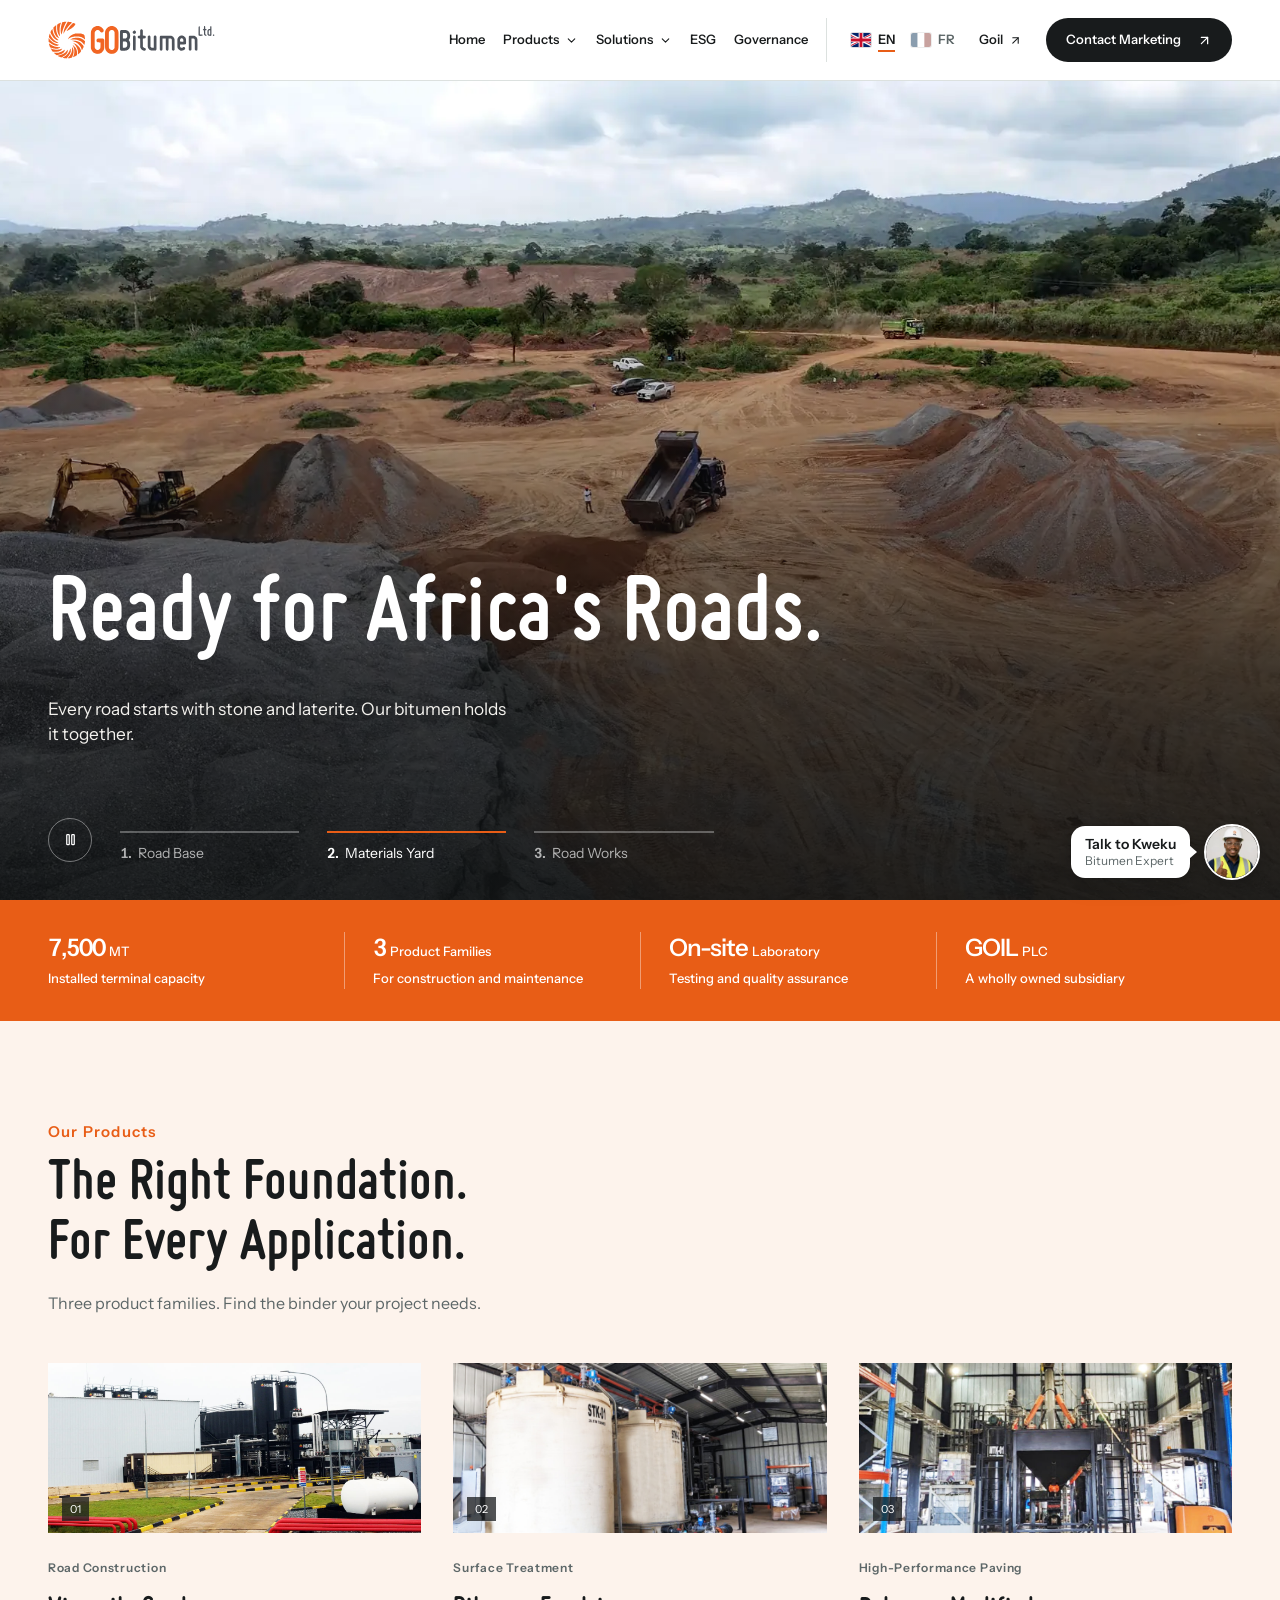
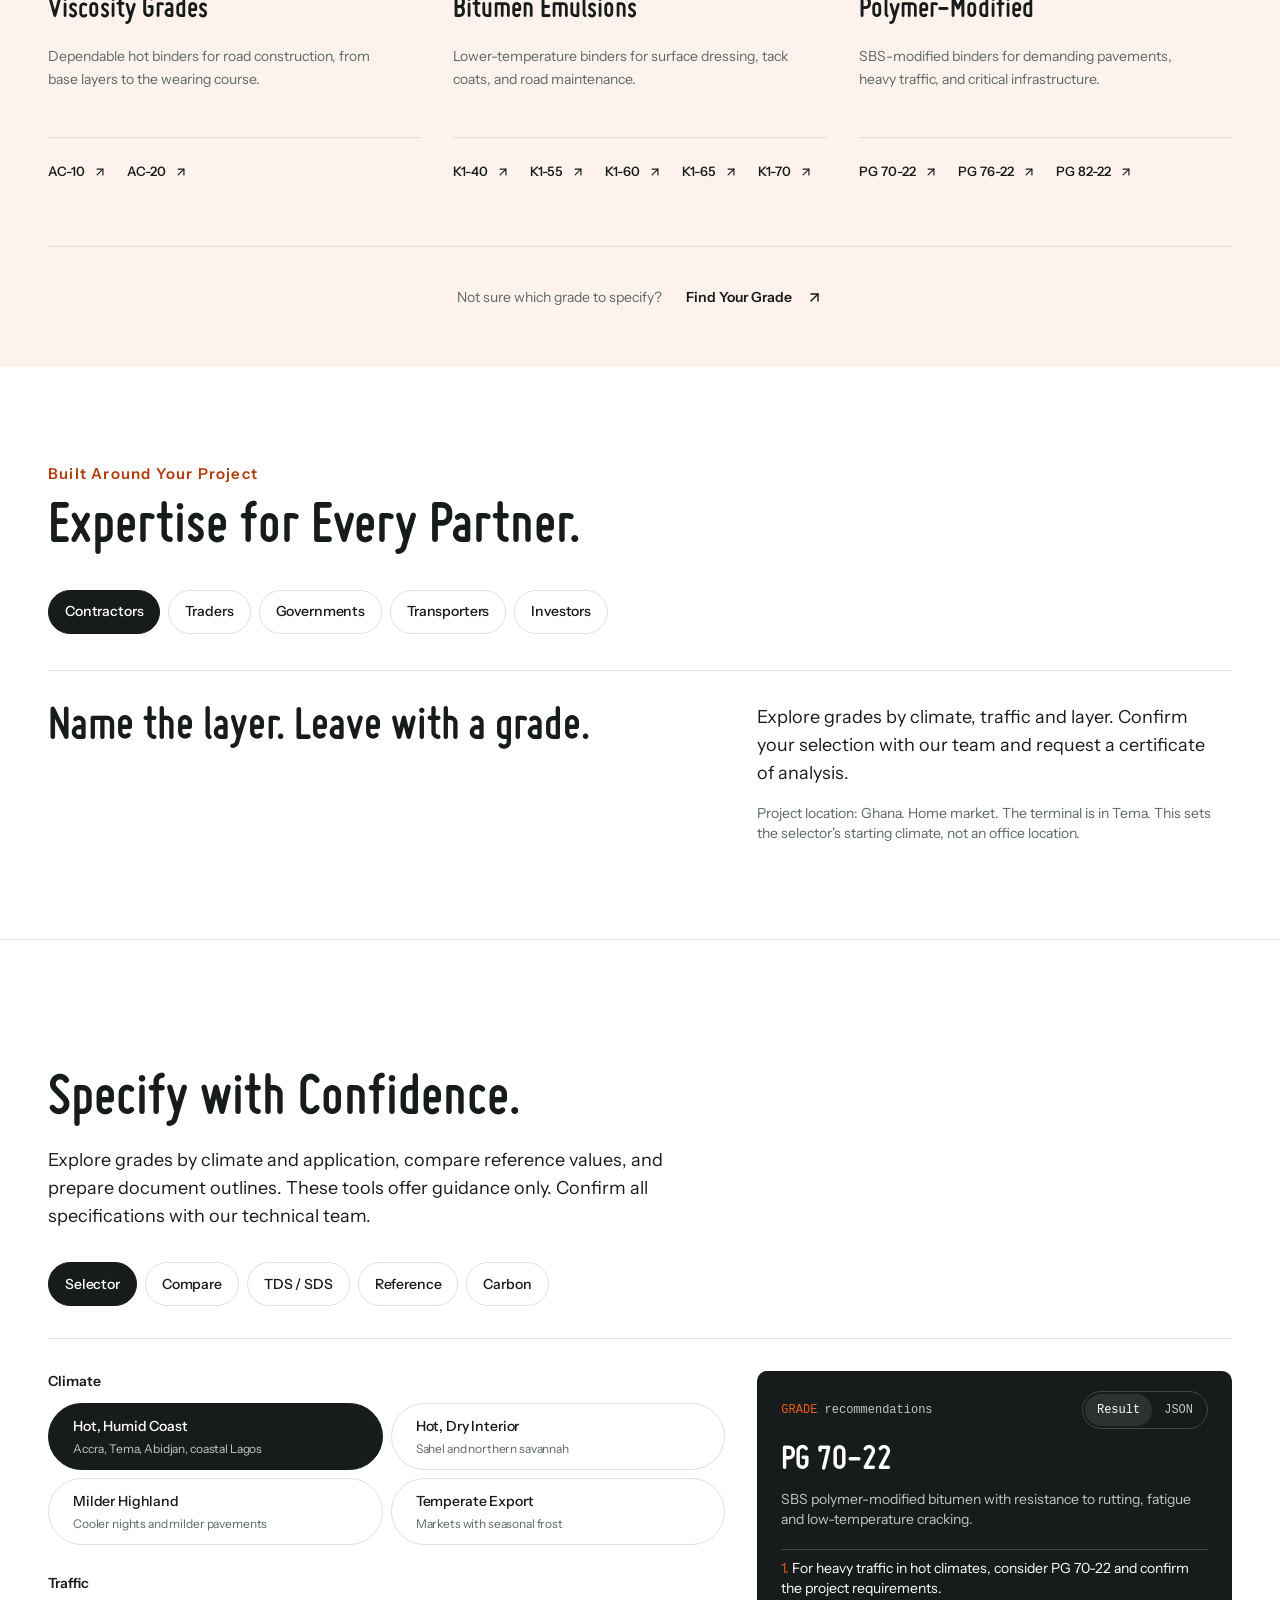
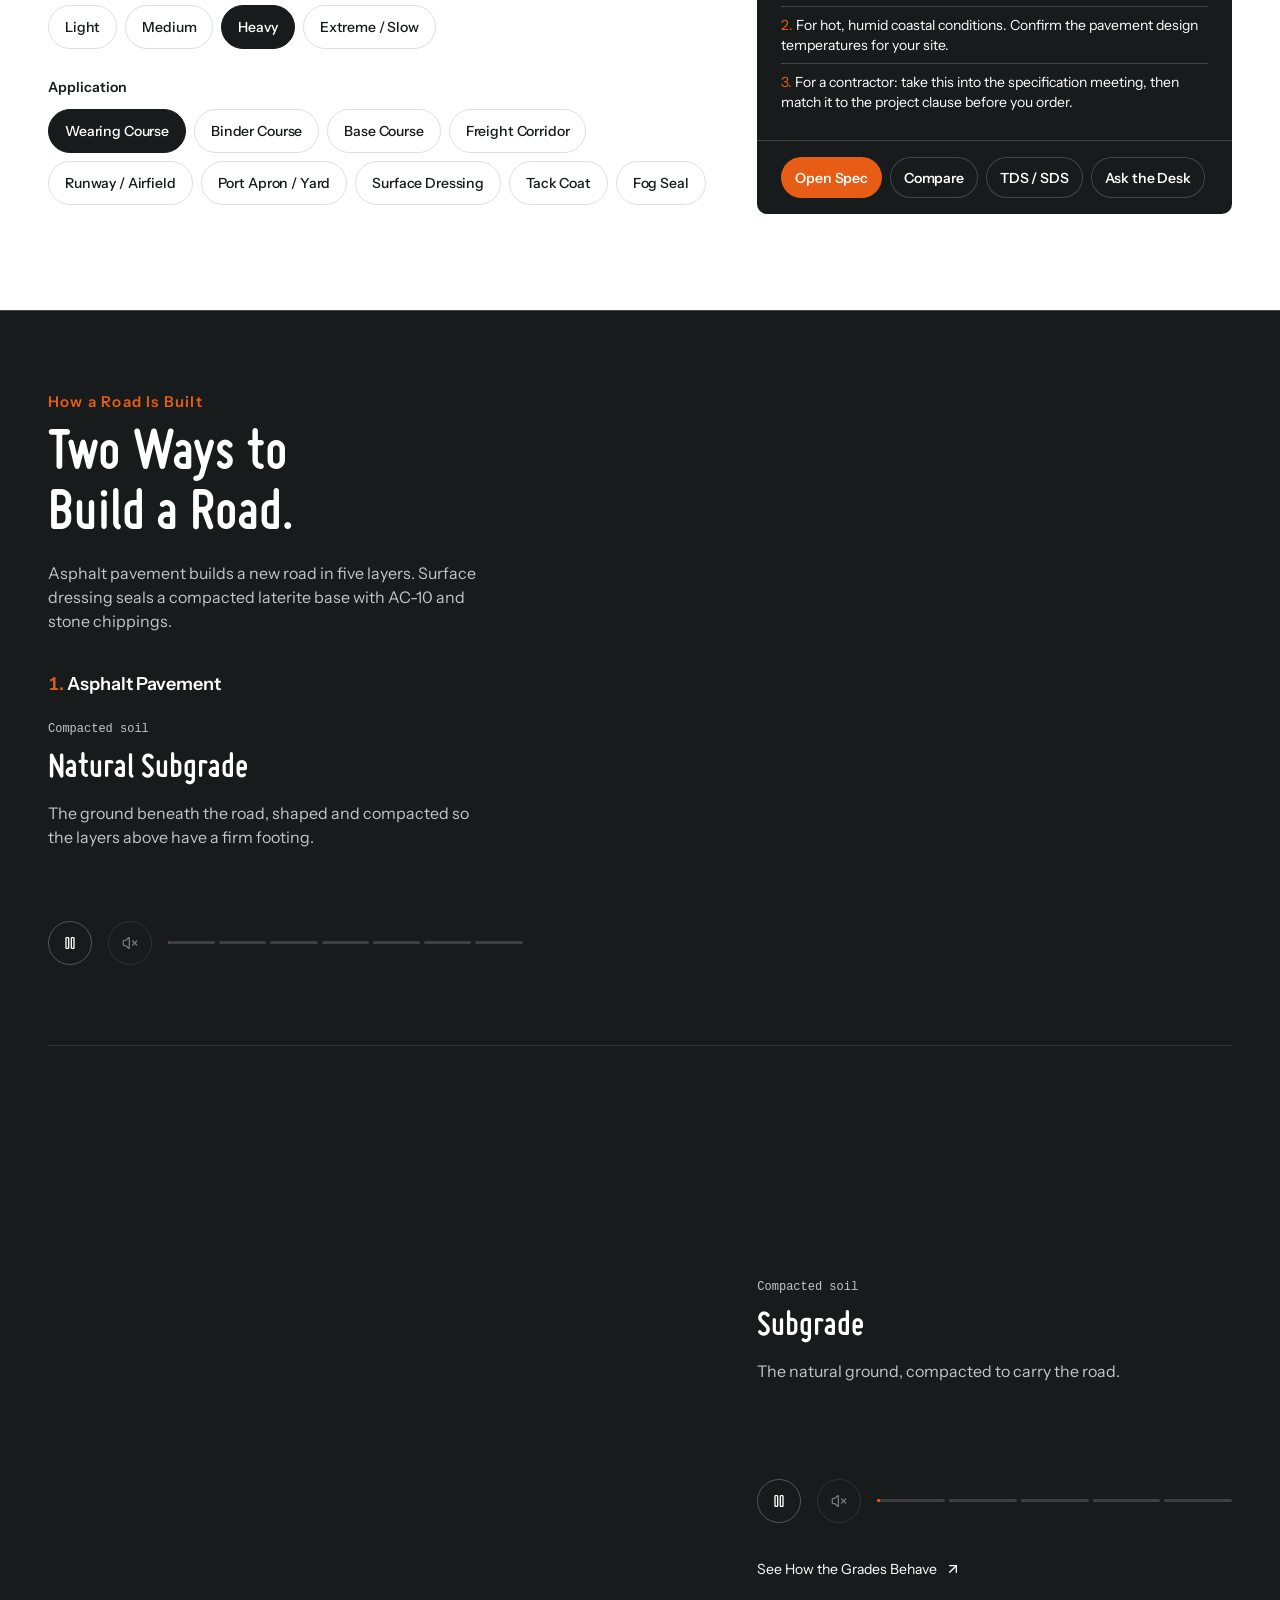
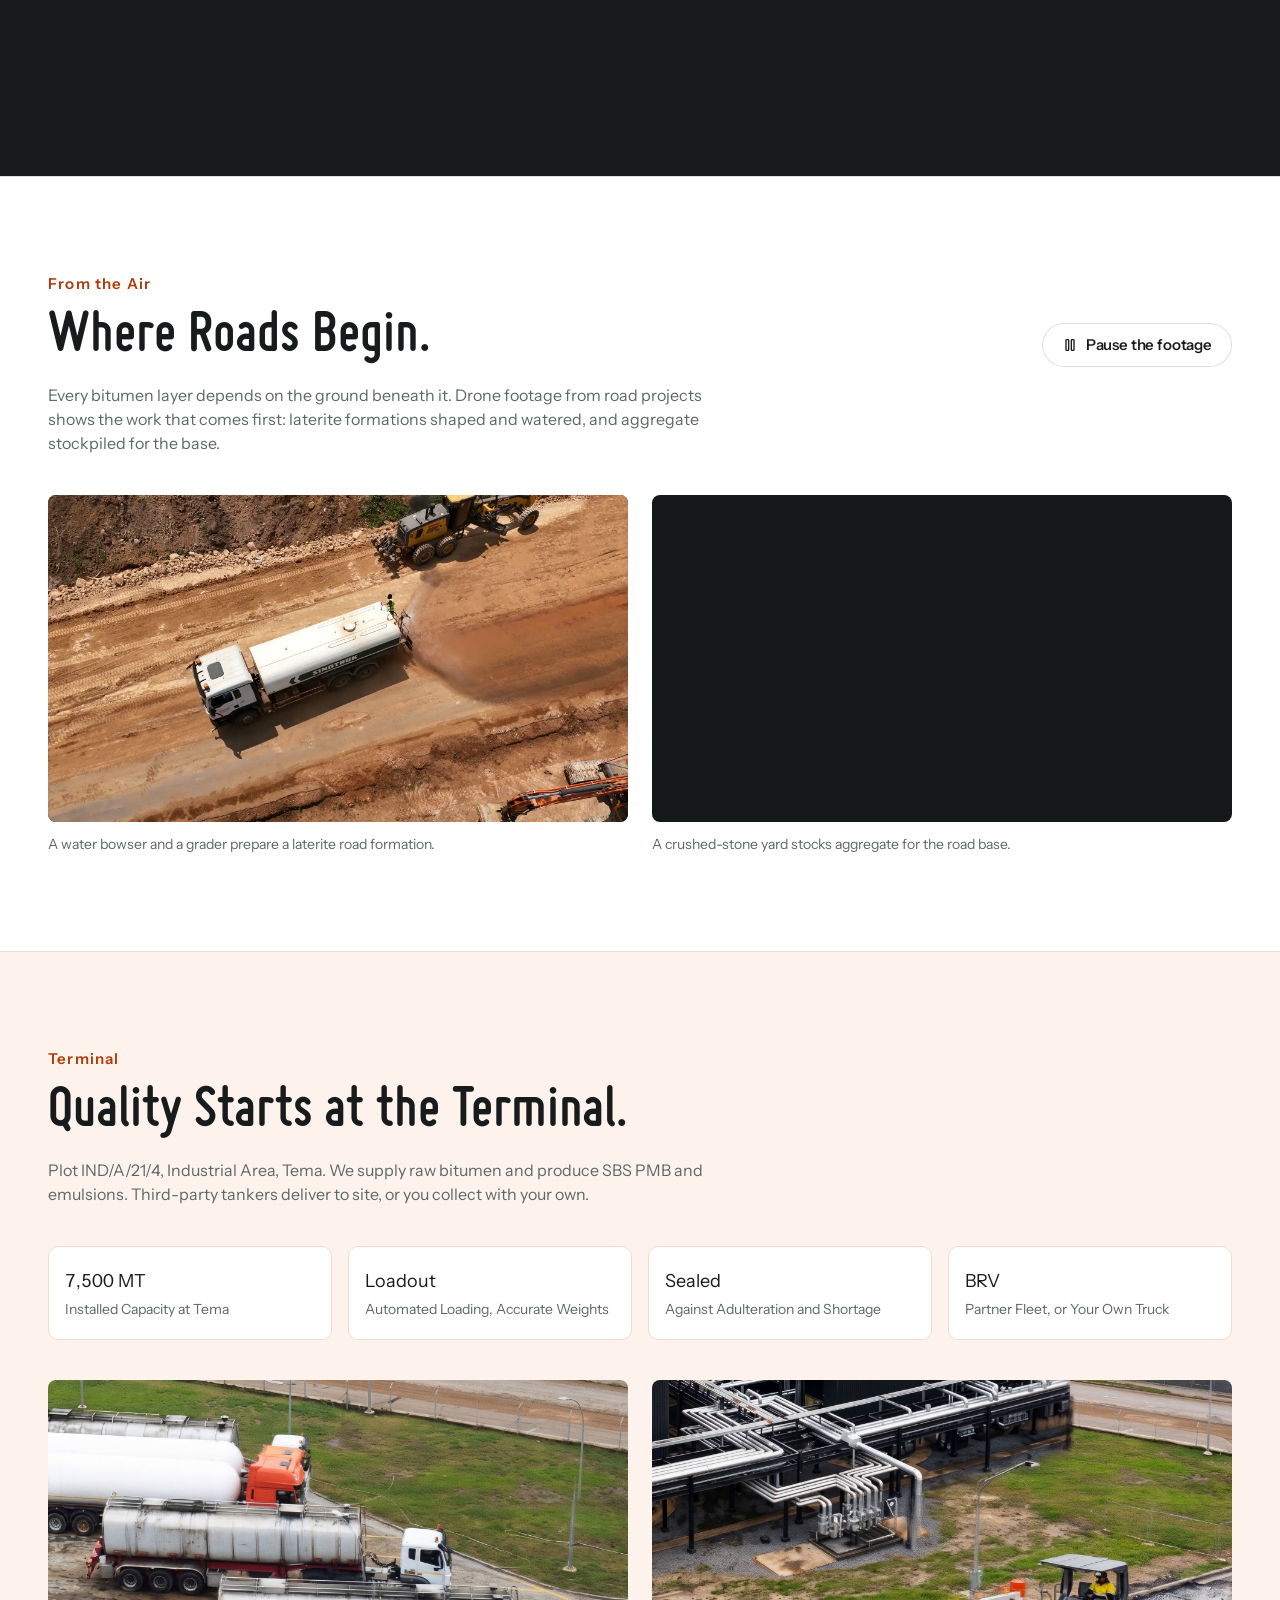
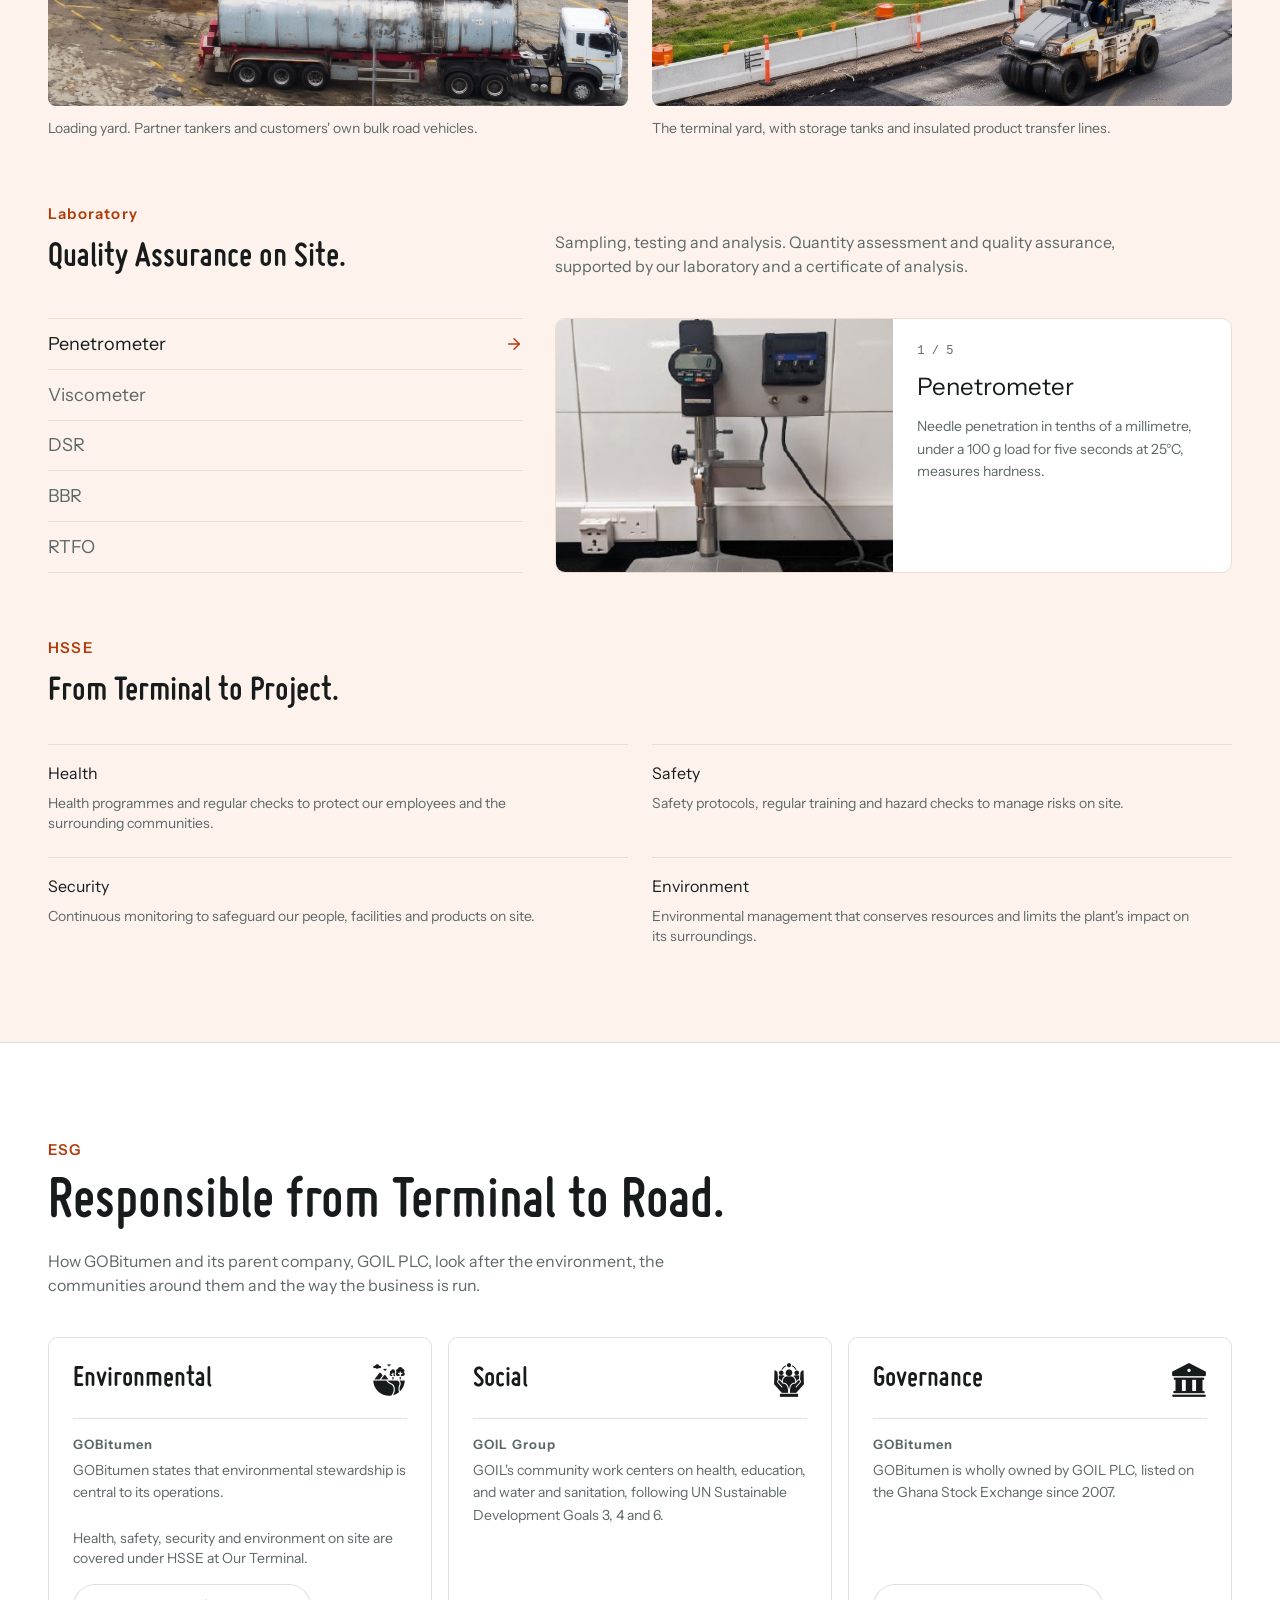
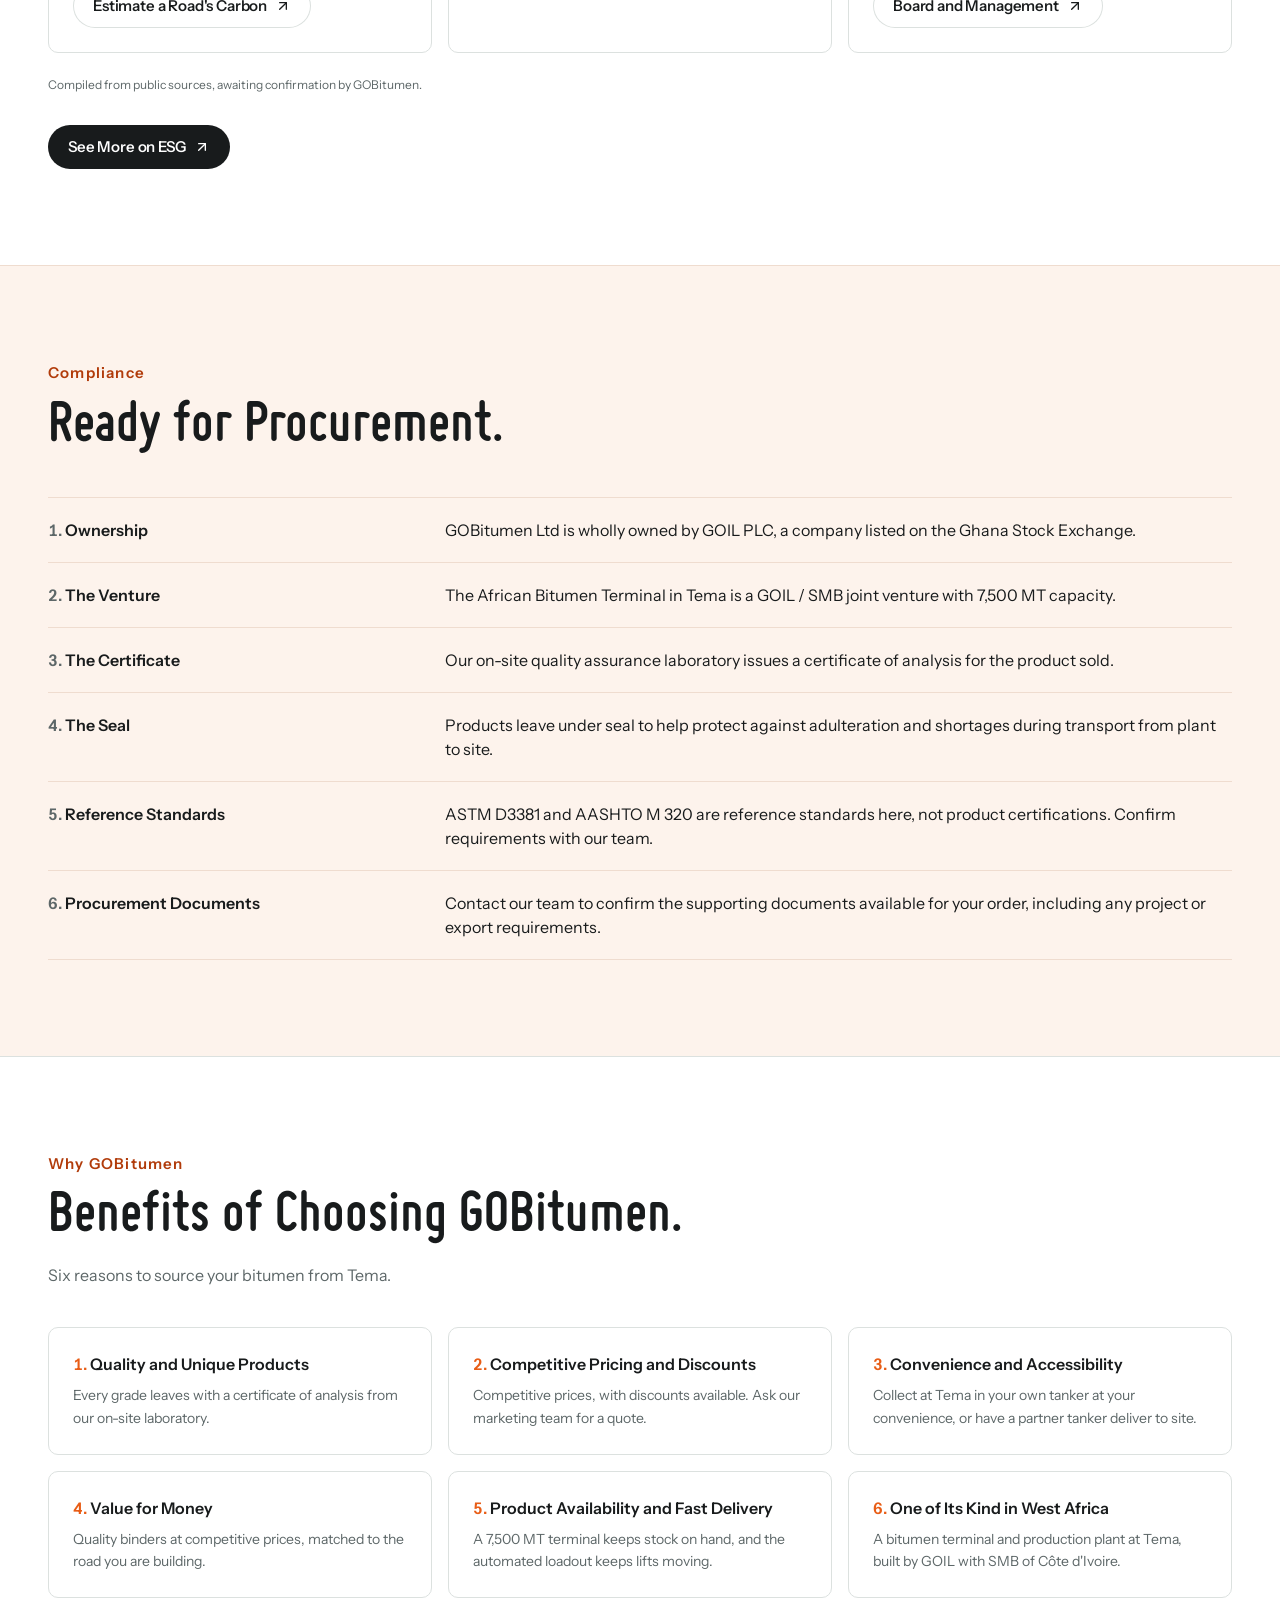
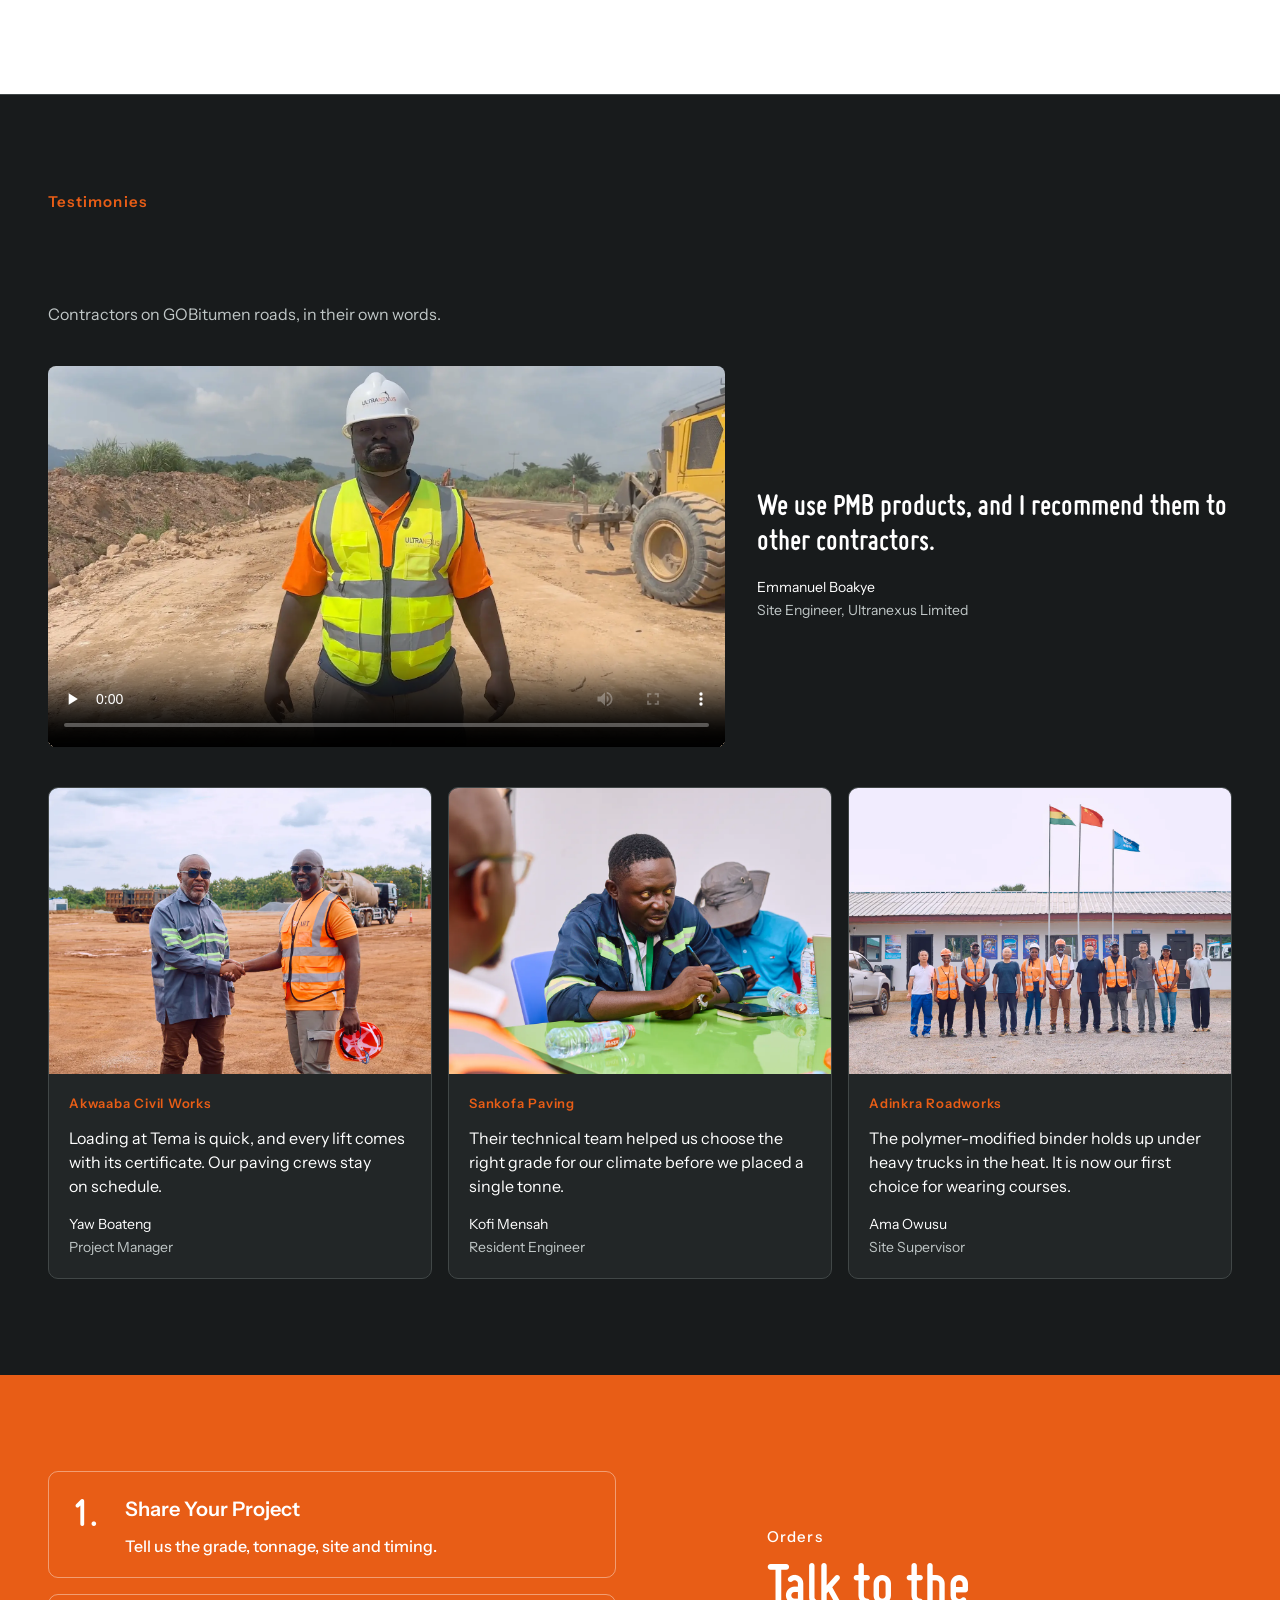
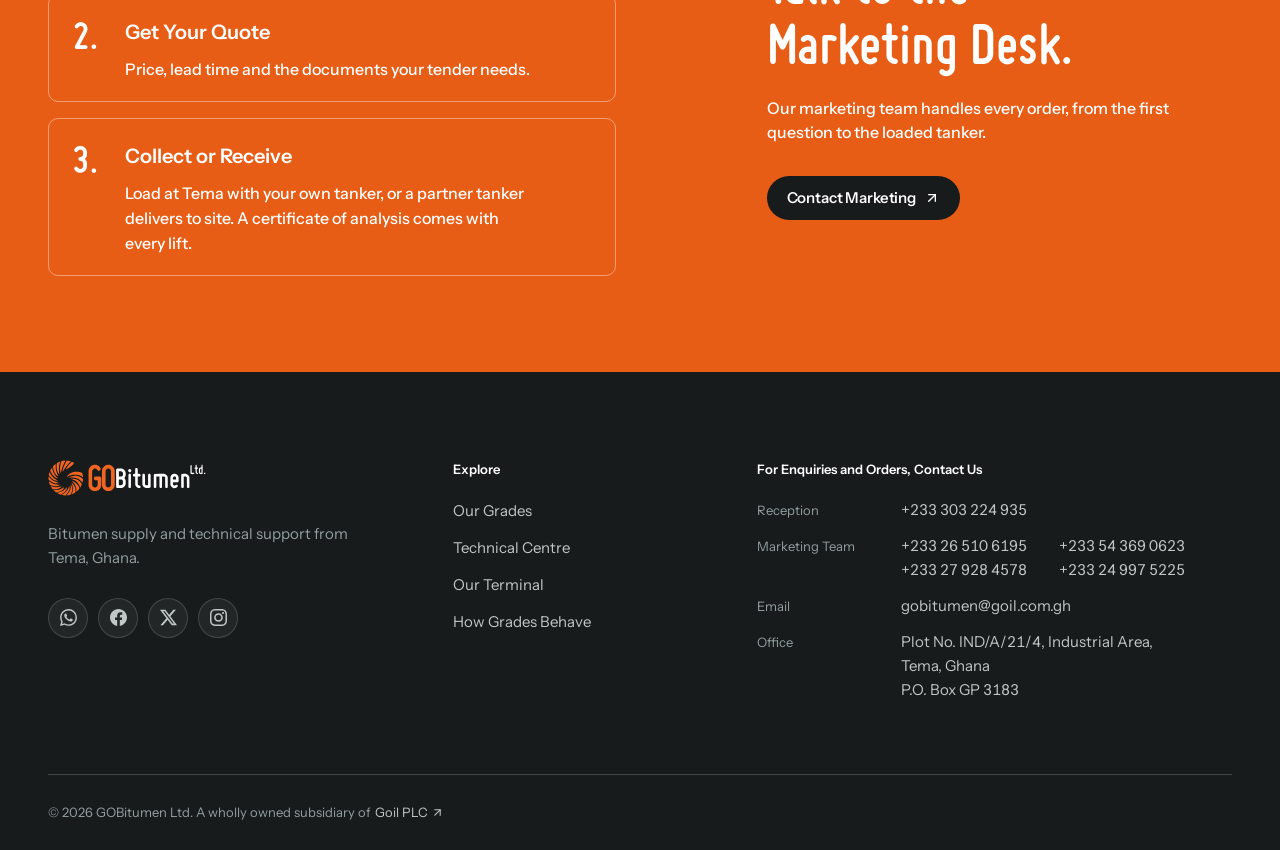
==== commit 0b74bad4: "feat: update the GOBitumen preview with the client's feedback - Show the homepage only: links to oth" ====
--- a/gobitumen/index.html
+++ b/gobitumen/index.html
@@ -1 +1 @@
-<!doctype html><html lang="en"><head><meta charset="utf-8"><meta name="viewport" content="width=device-width,initial-scale=1"><title>GOBitumen | Homepage Concept</title><meta name="description" content="A homepage concept for GOBitumen, showcasing its products, technical expertise, and terminal operations in Tema, Ghana."><meta name="robots" content="noindex,nofollow"><link rel="canonical" href="https://djoks.me/gobitumen/"><meta property="og:type" content="website"><meta property="og:title" content="GOBitumen | Homepage Concept"><meta property="og:description" content="A homepage concept for GOBitumen, showcasing its products, technical expertise, and terminal operations in Tema, Ghana."><meta property="og:url" content="https://djoks.me/gobitumen/"><meta property="og:image" content="https://djoks.me/gobitumen/share-v1.jpg"><meta property="og:image:width" content="1200"><meta property="og:image:height" content="630"><meta property="og:image:alt" content="GOBitumen homepage concept featuring the Tema terminal"><meta name="twitter:card" content="summary_large_image"><meta name="twitter:title" content="GOBitumen | Homepage Concept"><meta name="twitter:description" content="A homepage concept for GOBitumen, showcasing its products, technical expertise, and terminal operations in Tema, Ghana."><meta name="twitter:image" content="https://djoks.me/gobitumen/share-v1.jpg"><link rel="icon" href="/gobitumen/favicon.svg"><link rel="stylesheet" href="/gobitumen/assets/client-YUwqXLcb.css"></head><body><div id="demo-root"><link rel="preload" as="image" href="/gobitumen/brand/intro/gobitumen-go.svg"/><link rel="preload" as="image" href="/gobitumen/brand/intro/gobitumen-bitumen.svg"/><link rel="preload" as="image" href="/gobitumen/brand/intro/gobitumen-ltd.svg"/><link rel="preload" as="image" href="/gobitumen/brand/gobitumen-mark.svg"/><link rel="preload" as="image" href="/gobitumen/brand/gobitumen-logo.svg"/><link rel="preload" as="image" href="/gobitumen/media/lab-penetrometer.jpg"/><main><a href="#grades" class="sr-only focus:not-sr-only focus:absolute focus:z-50 focus:bg-ember focus:px-3 focus:py-2 focus:text-ink">Skip to Grades</a><div class="intro" aria-hidden="true"><div class="intro-bg"></div><div class="intro-logo"><div class="intro-glow"></div><img class="intro-piece" src="/gobitumen/brand/intro/gobitumen-go.svg" alt=""/><img class="intro-piece" src="/gobitumen/brand/intro/gobitumen-bitumen.svg" alt=""/><img class="intro-piece" src="/gobitumen/brand/intro/gobitumen-ltd.svg" alt=""/><img class="intro-mark" src="/gobitumen/brand/gobitumen-mark.svg" alt=""/></div></div><header class="site-header"><div class="page-shell nav-bar"><a href="/gobitumen/" class="wordmark" aria-label="GOBitumen Home"><img src="/gobitumen/brand/gobitumen-logo.svg" alt="GOBitumen Ltd" width="549" height="125"/></a><nav class="desktop-nav" aria-label="Primary"><button type="button" aria-expanded="false" aria-controls="product-navigation">Products<svg xmlns="http://www.w3.org/2000/svg" width="13" height="13" viewBox="0 0 24 24" fill="none" stroke="currentColor" stroke-width="2" stroke-linecap="round" stroke-linejoin="round" class="lucide lucide-chevron-down" aria-hidden="true"><path d="m6 9 6 6 6-6"></path></svg></button><button type="button" aria-expanded="false" aria-controls="audience-navigation">Solutions<svg xmlns="http://www.w3.org/2000/svg" width="13" height="13" viewBox="0 0 24 24" fill="none" stroke="currentColor" stroke-width="2" stroke-linecap="round" stroke-linejoin="round" class="lucide lucide-chevron-down" aria-hidden="true"><path d="m6 9 6 6 6-6"></path></svg></button><a href="/gobitumen/#specify">Technical Centre</a><a href="/gobitumen/#terminal">Our Terminal</a></nav><span class="nav-contact" role="link" aria-disabled="true" tabindex="0">Contact Sales<svg xmlns="http://www.w3.org/2000/svg" width="15" height="15" viewBox="0 0 24 24" fill="none" stroke="currentColor" stroke-width="2" stroke-linecap="round" stroke-linejoin="round" class="lucide lucide-arrow-up-right" aria-hidden="true"><path d="M7 7h10v10"></path><path d="M7 17 17 7"></path></svg><span class="sr-only"> Unavailable in this preview</span></span><button type="button" class="mobile-expert">Ask Expert</button><button class="mobile-menu-toggle" type="button" aria-expanded="false" aria-controls="mobile-navigation" aria-label="Open Menu"><svg xmlns="http://www.w3.org/2000/svg" width="22" height="22" viewBox="0 0 24 24" fill="none" stroke="currentColor" stroke-width="2" stroke-linecap="round" stroke-linejoin="round" class="lucide lucide-menu" aria-hidden="true"><path d="M4 12h16"></path><path d="M4 18h16"></path><path d="M4 6h16"></path></svg></button></div><div id="product-navigation" class="nav-panel" hidden=""><div class="page-shell nav-products"><div class="nav-product-family"><p>Viscosity Grades</p><button type="button" aria-label="View AC-10 specification">AC-10<svg xmlns="http://www.w3.org/2000/svg" width="15" height="15" viewBox="0 0 24 24" fill="none" stroke="currentColor" stroke-width="2" stroke-linecap="round" stroke-linejoin="round" class="lucide lucide-arrow-up-right" aria-hidden="true"><path d="M7 7h10v10"></path><path d="M7 17 17 7"></path></svg></button><button type="button" aria-label="View AC-20 specification">AC-20<svg xmlns="http://www.w3.org/2000/svg" width="15" height="15" viewBox="0 0 24 24" fill="none" stroke="currentColor" stroke-width="2" stroke-linecap="round" stroke-linejoin="round" class="lucide lucide-arrow-up-right" aria-hidden="true"><path d="M7 7h10v10"></path><path d="M7 17 17 7"></path></svg></button></div><div class="nav-product-family"><p>Bitumen Emulsions</p><button type="button" aria-label="View K1-40 specification">K1-40<svg xmlns="http://www.w3.org/2000/svg" width="15" height="15" viewBox="0 0 24 24" fill="none" stroke="currentColor" stroke-width="2" stroke-linecap="round" stroke-linejoin="round" class="lucide lucide-arrow-up-right" aria-hidden="true"><path d="M7 7h10v10"></path><path d="M7 17 17 7"></path></svg></button><button type="button" aria-label="View K1-55 specification">K1-55<svg xmlns="http://www.w3.org/2000/svg" width="15" height="15" viewBox="0 0 24 24" fill="none" stroke="currentColor" stroke-width="2" stroke-linecap="round" stroke-linejoin="round" class="lucide lucide-arrow-up-right" aria-hidden="true"><path d="M7 7h10v10"></path><path d="M7 17 17 7"></path></svg></button><button type="button" aria-label="View K1-60 specification">K1-60<svg xmlns="http://www.w3.org/2000/svg" width="15" height="15" viewBox="0 0 24 24" fill="none" stroke="currentColor" stroke-width="2" stroke-linecap="round" stroke-linejoin="round" class="lucide lucide-arrow-up-right" aria-hidden="true"><path d="M7 7h10v10"></path><path d="M7 17 17 7"></path></svg></button><button type="button" aria-label="View K1-65 specification">K1-65<svg xmlns="http://www.w3.org/2000/svg" width="15" height="15" viewBox="0 0 24 24" fill="none" stroke="currentColor" stroke-width="2" stroke-linecap="round" stroke-linejoin="round" class="lucide lucide-arrow-up-right" aria-hidden="true"><path d="M7 7h10v10"></path><path d="M7 17 17 7"></path></svg></button><button type="button" aria-label="View K1-70 specification">K1-70<svg xmlns="http://www.w3.org/2000/svg" width="15" height="15" viewBox="0 0 24 24" fill="none" stroke="currentColor" stroke-width="2" stroke-linecap="round" stroke-linejoin="round" class="lucide lucide-arrow-up-right" aria-hidden="true"><path d="M7 7h10v10"></path><path d="M7 17 17 7"></path></svg></button></div><div class="nav-product-family"><p>SBS Polymer-Modified</p><button type="button" aria-label="View PG 70-22 specification">PG 70-22<svg xmlns="http://www.w3.org/2000/svg" width="15" height="15" viewBox="0 0 24 24" fill="none" stroke="currentColor" stroke-width="2" stroke-linecap="round" stroke-linejoin="round" class="lucide lucide-arrow-up-right" aria-hidden="true"><path d="M7 7h10v10"></path><path d="M7 17 17 7"></path></svg></button><button type="button" aria-label="View PG 76-22 specification">PG 76-22<svg xmlns="http://www.w3.org/2000/svg" width="15" height="15" viewBox="0 0 24 24" fill="none" stroke="currentColor" stroke-width="2" stroke-linecap="round" stroke-linejoin="round" class="lucide lucide-arrow-up-right" aria-hidden="true"><path d="M7 7h10v10"></path><path d="M7 17 17 7"></path></svg></button><button type="button" aria-label="View PG 82-22 specification">PG 82-22<svg xmlns="http://www.w3.org/2000/svg" width="15" height="15" viewBox="0 0 24 24" fill="none" stroke="currentColor" stroke-width="2" stroke-linecap="round" stroke-linejoin="round" class="lucide lucide-arrow-up-right" aria-hidden="true"><path d="M7 7h10v10"></path><path d="M7 17 17 7"></path></svg></button></div></div></div><div id="audience-navigation" class="nav-panel" hidden=""><div class="page-shell nav-audiences"><button type="button" class="nav-audience"><span>Contractors<svg xmlns="http://www.w3.org/2000/svg" width="16" height="16" viewBox="0 0 24 24" fill="none" stroke="currentColor" stroke-width="2" stroke-linecap="round" stroke-linejoin="round" class="lucide lucide-arrow-up-right" aria-hidden="true"><path d="M7 7h10v10"></path><path d="M7 17 17 7"></path></svg></span><span>Name the layer. Leave with a grade.</span></button><button type="button" class="nav-audience"><span>Traders<svg xmlns="http://www.w3.org/2000/svg" width="16" height="16" viewBox="0 0 24 24" fill="none" stroke="currentColor" stroke-width="2" stroke-linecap="round" stroke-linejoin="round" class="lucide lucide-arrow-up-right" aria-hidden="true"><path d="M7 7h10v10"></path><path d="M7 17 17 7"></path></svg></span><span>Sealed loads. Accurately weighed.</span></button><button type="button" class="nav-audience"><span>Governments<svg xmlns="http://www.w3.org/2000/svg" width="16" height="16" viewBox="0 0 24 24" fill="none" stroke="currentColor" stroke-width="2" stroke-linecap="round" stroke-linejoin="round" class="lucide lucide-arrow-up-right" aria-hidden="true"><path d="M7 7h10v10"></path><path d="M7 17 17 7"></path></svg></span><span>A listed parent. A laboratory on site.</span></button><button type="button" class="nav-audience"><span>Transporters<svg xmlns="http://www.w3.org/2000/svg" width="16" height="16" viewBox="0 0 24 24" fill="none" stroke="currentColor" stroke-width="2" stroke-linecap="round" stroke-linejoin="round" class="lucide lucide-arrow-up-right" aria-hidden="true"><path d="M7 7h10v10"></path><path d="M7 17 17 7"></path></svg></span><span>Your truck, or a partner fleet.</span></button><button type="button" class="nav-audience"><span>Investors<svg xmlns="http://www.w3.org/2000/svg" width="16" height="16" viewBox="0 0 24 24" fill="none" stroke="currentColor" stroke-width="2" stroke-linecap="round" stroke-linejoin="round" class="lucide lucide-arrow-up-right" aria-hidden="true"><path d="M7 7h10v10"></path><path d="M7 17 17 7"></path></svg></span><span>One terminal. An export ambition.</span></button></div></div><nav id="mobile-navigation" class="nav-panel mobile-navigation" aria-label="Mobile" hidden=""><div class="page-shell"><p class="eyebrow">Products / Specifications</p><div class="mobile-products"><div class="nav-product-family"><p>Viscosity Grades</p><button type="button" aria-label="View AC-10 specification">AC-10<svg xmlns="http://www.w3.org/2000/svg" width="15" height="15" viewBox="0 0 24 24" fill="none" stroke="currentColor" stroke-width="2" stroke-linecap="round" stroke-linejoin="round" class="lucide lucide-arrow-up-right" aria-hidden="true"><path d="M7 7h10v10"></path><path d="M7 17 17 7"></path></svg></button><button type="button" aria-label="View AC-20 specification">AC-20<svg xmlns="http://www.w3.org/2000/svg" width="15" height="15" viewBox="0 0 24 24" fill="none" stroke="currentColor" stroke-width="2" stroke-linecap="round" stroke-linejoin="round" class="lucide lucide-arrow-up-right" aria-hidden="true"><path d="M7 7h10v10"></path><path d="M7 17 17 7"></path></svg></button></div><div class="nav-product-family"><p>Bitumen Emulsions</p><button type="button" aria-label="View K1-40 specification">K1-40<svg xmlns="http://www.w3.org/2000/svg" width="15" height="15" viewBox="0 0 24 24" fill="none" stroke="currentColor" stroke-width="2" stroke-linecap="round" stroke-linejoin="round" class="lucide lucide-arrow-up-right" aria-hidden="true"><path d="M7 7h10v10"></path><path d="M7 17 17 7"></path></svg></button><button type="button" aria-label="View K1-55 specification">K1-55<svg xmlns="http://www.w3.org/2000/svg" width="15" height="15" viewBox="0 0 24 24" fill="none" stroke="currentColor" stroke-width="2" stroke-linecap="round" stroke-linejoin="round" class="lucide lucide-arrow-up-right" aria-hidden="true"><path d="M7 7h10v10"></path><path d="M7 17 17 7"></path></svg></button><button type="button" aria-label="View K1-60 specification">K1-60<svg xmlns="http://www.w3.org/2000/svg" width="15" height="15" viewBox="0 0 24 24" fill="none" stroke="currentColor" stroke-width="2" stroke-linecap="round" stroke-linejoin="round" class="lucide lucide-arrow-up-right" aria-hidden="true"><path d="M7 7h10v10"></path><path d="M7 17 17 7"></path></svg></button><button type="button" aria-label="View K1-65 specification">K1-65<svg xmlns="http://www.w3.org/2000/svg" width="15" height="15" viewBox="0 0 24 24" fill="none" stroke="currentColor" stroke-width="2" stroke-linecap="round" stroke-linejoin="round" class="lucide lucide-arrow-up-right" aria-hidden="true"><path d="M7 7h10v10"></path><path d="M7 17 17 7"></path></svg></button><button type="button" aria-label="View K1-70 specification">K1-70<svg xmlns="http://www.w3.org/2000/svg" width="15" height="15" viewBox="0 0 24 24" fill="none" stroke="currentColor" stroke-width="2" stroke-linecap="round" stroke-linejoin="round" class="lucide lucide-arrow-up-right" aria-hidden="true"><path d="M7 7h10v10"></path><path d="M7 17 17 7"></path></svg></button></div><div class="nav-product-family"><p>SBS Polymer-Modified</p><button type="button" aria-label="View PG 70-22 specification">PG 70-22<svg xmlns="http://www.w3.org/2000/svg" width="15" height="15" viewBox="0 0 24 24" fill="none" stroke="currentColor" stroke-width="2" stroke-linecap="round" stroke-linejoin="round" class="lucide lucide-arrow-up-right" aria-hidden="true"><path d="M7 7h10v10"></path><path d="M7 17 17 7"></path></svg></button><button type="button" aria-label="View PG 76-22 specification">PG 76-22<svg xmlns="http://www.w3.org/2000/svg" width="15" height="15" viewBox="0 0 24 24" fill="none" stroke="currentColor" stroke-width="2" stroke-linecap="round" stroke-linejoin="round" class="lucide lucide-arrow-up-right" aria-hidden="true"><path d="M7 7h10v10"></path><path d="M7 17 17 7"></path></svg></button><button type="button" aria-label="View PG 82-22 specification">PG 82-22<svg xmlns="http://www.w3.org/2000/svg" width="15" height="15" viewBox="0 0 24 24" fill="none" stroke="currentColor" stroke-width="2" stroke-linecap="round" stroke-linejoin="round" class="lucide lucide-arrow-up-right" aria-hidden="true"><path d="M7 7h10v10"></path><path d="M7 17 17 7"></path></svg></button></div></div><details><summary>Solutions</summary><div class="mobile-audiences"><button type="button" class="nav-audience"><span>Contractors<svg xmlns="http://www.w3.org/2000/svg" width="16" height="16" viewBox="0 0 24 24" fill="none" stroke="currentColor" stroke-width="2" stroke-linecap="round" stroke-linejoin="round" class="lucide lucide-arrow-up-right" aria-hidden="true"><path d="M7 7h10v10"></path><path d="M7 17 17 7"></path></svg></span><span>Name the layer. Leave with a grade.</span></button><button type="button" class="nav-audience"><span>Traders<svg xmlns="http://www.w3.org/2000/svg" width="16" height="16" viewBox="0 0 24 24" fill="none" stroke="currentColor" stroke-width="2" stroke-linecap="round" stroke-linejoin="round" class="lucide lucide-arrow-up-right" aria-hidden="true"><path d="M7 7h10v10"></path><path d="M7 17 17 7"></path></svg></span><span>Sealed loads. Accurately weighed.</span></button><button type="button" class="nav-audience"><span>Governments<svg xmlns="http://www.w3.org/2000/svg" width="16" height="16" viewBox="0 0 24 24" fill="none" stroke="currentColor" stroke-width="2" stroke-linecap="round" stroke-linejoin="round" class="lucide lucide-arrow-up-right" aria-hidden="true"><path d="M7 7h10v10"></path><path d="M7 17 17 7"></path></svg></span><span>A listed parent. A laboratory on site.</span></button><button type="button" class="nav-audience"><span>Transporters<svg xmlns="http://www.w3.org/2000/svg" width="16" height="16" viewBox="0 0 24 24" fill="none" stroke="currentColor" stroke-width="2" stroke-linecap="round" stroke-linejoin="round" class="lucide lucide-arrow-up-right" aria-hidden="true"><path d="M7 7h10v10"></path><path d="M7 17 17 7"></path></svg></span><span>Your truck, or a partner fleet.</span></button><button type="button" class="nav-audience"><span>Investors<svg xmlns="http://www.w3.org/2000/svg" width="16" height="16" viewBox="0 0 24 24" fill="none" stroke="currentColor" stroke-width="2" stroke-linecap="round" stroke-linejoin="round" class="lucide lucide-arrow-up-right" aria-hidden="true"><path d="M7 7h10v10"></path><path d="M7 17 17 7"></path></svg></span><span>One terminal. An export ambition.</span></button></div></details><a href="/gobitumen/#specify">Technical Centre<svg xmlns="http://www.w3.org/2000/svg" width="16" height="16" viewBox="0 0 24 24" fill="none" stroke="currentColor" stroke-width="2" stroke-linecap="round" stroke-linejoin="round" class="lucide lucide-arrow-up-right" aria-hidden="true"><path d="M7 7h10v10"></path><path d="M7 17 17 7"></path></svg></a><a href="/gobitumen/#terminal">Our Terminal<svg xmlns="http://www.w3.org/2000/svg" width="16" height="16" viewBox="0 0 24 24" fill="none" stroke="currentColor" stroke-width="2" stroke-linecap="round" stroke-linejoin="round" class="lucide lucide-arrow-up-right" aria-hidden="true"><path d="M7 7h10v10"></path><path d="M7 17 17 7"></path></svg></a><span role="link" aria-disabled="true" tabindex="0">Contact Sales<svg xmlns="http://www.w3.org/2000/svg" width="16" height="16" viewBox="0 0 24 24" fill="none" stroke="currentColor" stroke-width="2" stroke-linecap="round" stroke-linejoin="round" class="lucide lucide-arrow-up-right" aria-hidden="true"><path d="M7 7h10v10"></path><path d="M7 17 17 7"></path></svg><span class="sr-only"> Unavailable in this preview</span></span></div></nav></header><section id="top" class="home-hero"><div class="hero-stage"><div class="page-shell hero-intro"><h1 class="hero-headline"><span class="hero-word"><span style="animation-delay:0ms">Built</span></span> <span class="hero-word"><span style="animation-delay:60ms">for</span></span> <span class="hero-word"><span style="animation-delay:120ms">the</span></span> <span class="hero-word"><span style="animation-delay:180ms">Road</span></span> <span class="hero-word"><span style="animation-delay:240ms">Ahead.</span></span></h1></div><div class="hero-scene"><facility-scene drift="true" speed="1" aria-hidden="true"></facility-scene><div class="hero-scene-top"><div class="page-shell hero-scene-copy"><p>Quality bitumen. Technical expertise. A reliable supply partner for the infrastructure that connects us.</p><div class="scene-actions"><button class="scene-btn scene-btn-ember">Explore Products <svg xmlns="http://www.w3.org/2000/svg" width="18" height="18" viewBox="0 0 24 24" fill="none" stroke="currentColor" stroke-width="2" stroke-linecap="round" stroke-linejoin="round" class="lucide lucide-arrow-down" aria-hidden="true"><path d="M12 5v14"></path><path d="m19 12-7 7-7-7"></path></svg></button></div></div></div></div></div><div class="page-shell proof-strip" aria-label="Our Capabilities" data-reveal-stagger="up"><div><strong><b data-count="7500">7,500</b> <span>MT</span></strong><span>Installed terminal capacity</span></div><div><strong>3 <span>product families</span></strong><span>For construction and maintenance</span></div><div><strong>On-site <span>laboratory</span></strong><span>Testing and quality assurance</span></div><div><strong>GOIL <span>PLC</span></strong><span>A wholly owned subsidiary</span></div></div></section><section id="grades" class="product-section"><div class="page-shell"><div class="section-heading" data-reveal-stagger="up"><div><p class="eyebrow" data-reveal="fade">Our Products</p><h2 data-reveal="words"><span class="rw"><span style="animation-delay:0ms">The</span></span> <span class="rw"><span style="animation-delay:45ms">Right</span></span> <span class="rw"><span style="animation-delay:90ms">Foundation.</span></span><br/><span class="rw"><span style="animation-delay:135ms">For</span></span> <span class="rw"><span style="animation-delay:180ms">Every</span></span> <span class="rw"><span style="animation-delay:225ms">Application.</span></span></h2></div><p>Three product families. Grades for your project.<br class="desktop-break"/> Find the binder your project needs.</p></div><div class="product-grid" data-reveal-stagger="up"><article id="family-viscosity" class="product-card"><div class="product-photo product-photo-viscosity" data-reveal="clip"><img src="/gobitumen/media/plant.jpg" alt="Terminal buildings, black tanks and red product lines at Tema" loading="lazy"/><span>01</span></div><p class="product-category">Road Construction</p><h3>Viscosity Grades</h3><p class="product-description">Dependable hot binders for road construction, from base layers to the wearing course.</p><div class="grade-links" aria-label="Viscosity Grades specifications"><button aria-label="View AC-10 specification">AC-10<svg xmlns="http://www.w3.org/2000/svg" width="14" height="14" viewBox="0 0 24 24" fill="none" stroke="currentColor" stroke-width="2" stroke-linecap="round" stroke-linejoin="round" class="lucide lucide-arrow-up-right" aria-hidden="true"><path d="M7 7h10v10"></path><path d="M7 17 17 7"></path></svg></button><button aria-label="View AC-20 specification">AC-20<svg xmlns="http://www.w3.org/2000/svg" width="14" height="14" viewBox="0 0 24 24" fill="none" stroke="currentColor" stroke-width="2" stroke-linecap="round" stroke-linejoin="round" class="lucide lucide-arrow-up-right" aria-hidden="true"><path d="M7 7h10v10"></path><path d="M7 17 17 7"></path></svg></button></div></article><article id="family-emulsion" class="product-card"><div class="product-photo product-photo-emulsion" data-reveal="clip"><img src="/gobitumen/media/emulsion.jpg" alt="Cream emulsion process tanks inside the production hall" loading="lazy"/><span>02</span></div><p class="product-category">Surface Treatment</p><h3>Bitumen Emulsions</h3><p class="product-description">Lower-temperature binders for surface dressing, tack coats, and road maintenance.</p><div class="grade-links" aria-label="Bitumen Emulsions specifications"><button aria-label="View K1-40 specification">K1-40<svg xmlns="http://www.w3.org/2000/svg" width="14" height="14" viewBox="0 0 24 24" fill="none" stroke="currentColor" stroke-width="2" stroke-linecap="round" stroke-linejoin="round" class="lucide lucide-arrow-up-right" aria-hidden="true"><path d="M7 7h10v10"></path><path d="M7 17 17 7"></path></svg></button><button aria-label="View K1-55 specification">K1-55<svg xmlns="http://www.w3.org/2000/svg" width="14" height="14" viewBox="0 0 24 24" fill="none" stroke="currentColor" stroke-width="2" stroke-linecap="round" stroke-linejoin="round" class="lucide lucide-arrow-up-right" aria-hidden="true"><path d="M7 7h10v10"></path><path d="M7 17 17 7"></path></svg></button><button aria-label="View K1-60 specification">K1-60<svg xmlns="http://www.w3.org/2000/svg" width="14" height="14" viewBox="0 0 24 24" fill="none" stroke="currentColor" stroke-width="2" stroke-linecap="round" stroke-linejoin="round" class="lucide lucide-arrow-up-right" aria-hidden="true"><path d="M7 7h10v10"></path><path d="M7 17 17 7"></path></svg></button><button aria-label="View K1-65 specification">K1-65<svg xmlns="http://www.w3.org/2000/svg" width="14" height="14" viewBox="0 0 24 24" fill="none" stroke="currentColor" stroke-width="2" stroke-linecap="round" stroke-linejoin="round" class="lucide lucide-arrow-up-right" aria-hidden="true"><path d="M7 7h10v10"></path><path d="M7 17 17 7"></path></svg></button><button aria-label="View K1-70 specification">K1-70<svg xmlns="http://www.w3.org/2000/svg" width="14" height="14" viewBox="0 0 24 24" fill="none" stroke="currentColor" stroke-width="2" stroke-linecap="round" stroke-linejoin="round" class="lucide lucide-arrow-up-right" aria-hidden="true"><path d="M7 7h10v10"></path><path d="M7 17 17 7"></path></svg></button></div></article><article id="family-pmb" class="product-card"><div class="product-photo product-photo-pmb" data-reveal="clip"><img src="/gobitumen/media/warehouse.jpg" alt="Interior of the polymer handling hall with racking and a forklift" loading="lazy"/><span>03</span></div><p class="product-category">High-Performance Paving</p><h3>Polymer-Modified</h3><p class="product-description">SBS-modified binders for demanding pavements, heavy traffic, and critical infrastructure.</p><div class="grade-links" aria-label="Polymer-Modified specifications"><button aria-label="View PG 70-22 specification">PG 70-22<svg xmlns="http://www.w3.org/2000/svg" width="14" height="14" viewBox="0 0 24 24" fill="none" stroke="currentColor" stroke-width="2" stroke-linecap="round" stroke-linejoin="round" class="lucide lucide-arrow-up-right" aria-hidden="true"><path d="M7 7h10v10"></path><path d="M7 17 17 7"></path></svg></button><button aria-label="View PG 76-22 specification">PG 76-22<svg xmlns="http://www.w3.org/2000/svg" width="14" height="14" viewBox="0 0 24 24" fill="none" stroke="currentColor" stroke-width="2" stroke-linecap="round" stroke-linejoin="round" class="lucide lucide-arrow-up-right" aria-hidden="true"><path d="M7 7h10v10"></path><path d="M7 17 17 7"></path></svg></button><button aria-label="View PG 82-22 specification">PG 82-22<svg xmlns="http://www.w3.org/2000/svg" width="14" height="14" viewBox="0 0 24 24" fill="none" stroke="currentColor" stroke-width="2" stroke-linecap="round" stroke-linejoin="round" class="lucide lucide-arrow-up-right" aria-hidden="true"><path d="M7 7h10v10"></path><path d="M7 17 17 7"></path></svg></button></div></article></div><div class="product-help" data-reveal="up"><p>Not sure which grade to specify?</p><button class="text-action">Find Your Grade <svg xmlns="http://www.w3.org/2000/svg" width="17" height="17" viewBox="0 0 24 24" fill="none" stroke="currentColor" stroke-width="2" stroke-linecap="round" stroke-linejoin="round" class="lucide lucide-arrow-up-right" aria-hidden="true"><path d="M7 7h10v10"></path><path d="M7 17 17 7"></path></svg></button></div></div></section><section id="desks" class="scroll-mt-16 bg-paper text-ink"><div class="mx-auto max-w-6xl px-4 py-16 md:px-6 md:py-24"><p class="kicker" data-reveal="fade">Built Around Your Project</p><h2 class="display mt-3 max-w-3xl text-4xl text-ink md:text-6xl" data-reveal="words"><span class="rw"><span style="animation-delay:0ms">Expertise</span></span> <span class="rw"><span style="animation-delay:45ms">for</span></span> <span class="rw"><span style="animation-delay:90ms">Every</span></span> <span class="rw"><span style="animation-delay:135ms">Partner.</span></span></h2><div class="mt-8 flex gap-2 overflow-x-auto pb-1" role="tablist" aria-label="Audience" data-reveal-stagger="chips"><button type="button" role="tab" aria-selected="true" aria-pressed="true" class="chip shrink-0">Contractors</button><button type="button" role="tab" aria-selected="false" aria-pressed="false" class="chip shrink-0">Traders</button><button type="button" role="tab" aria-selected="false" aria-pressed="false" class="chip shrink-0">Governments</button><button type="button" role="tab" aria-selected="false" aria-pressed="false" class="chip shrink-0">Transporters</button><button type="button" role="tab" aria-selected="false" aria-pressed="false" class="chip shrink-0">Investors</button></div><div class="mt-8 grid gap-8 border-t border-rule pt-8 md:grid-cols-12" data-reveal-stagger="up"><p class="display text-3xl text-ink md:col-span-7 md:text-5xl">Name the layer. Leave with a grade.</p><div class="md:col-span-5"><p class="text-lg text-ink">Explore grades by climate, traffic and layer. Confirm your selection with our team and request a certificate of analysis.</p><p class="mt-4 text-sm text-quiet">Project location: <!-- -->Ghana<!-- -->. <!-- -->Home market. The terminal is in Tema.<!-- --> This sets the selector&#x27;s starting climate, not an office location.</p></div></div></div></section><section id="specify" class="scroll-mt-16 border-t border-rule bg-paper text-ink"><div class="mx-auto max-w-6xl px-4 py-16 md:px-6 md:py-24"><p class="kicker" data-reveal="fade">Technical Centre</p><h2 class="display mt-3 max-w-3xl text-4xl md:text-6xl" data-reveal="words"><span class="rw"><span style="animation-delay:0ms">Specify</span></span> <span class="rw"><span style="animation-delay:45ms">with</span></span> <span class="rw"><span style="animation-delay:90ms">Confidence.</span></span></h2><p class="mt-4 max-w-2xl text-lg" data-reveal="up">Explore grades by climate and application, compare reference values, and prepare document outlines. These tools offer guidance only. Confirm all specifications with our technical team.</p><div class="mt-8 flex gap-2 overflow-x-auto" role="tablist" aria-label="Tools" data-reveal-stagger="chips"><button type="button" role="tab" aria-selected="true" aria-pressed="true" class="chip shrink-0">Selector</button><button type="button" role="tab" aria-selected="false" aria-pressed="false" class="chip shrink-0">Compare</button><button type="button" role="tab" aria-selected="false" aria-pressed="false" class="chip shrink-0">TDS / SDS</button><button type="button" role="tab" aria-selected="false" aria-pressed="false" class="chip shrink-0">Reference</button><button type="button" role="tab" aria-selected="false" aria-pressed="false" class="chip shrink-0">Carbon</button></div><div class="mt-8 border-t border-rule pt-8" role="tabpanel"><div class="grid gap-8 lg:grid-cols-12"><div class="lg:col-span-7" data-reveal="up"><fieldset><legend class="text-sm font-semibold">Climate</legend><div class="mt-3 grid gap-2 sm:grid-cols-2" data-reveal-stagger="chips"><button type="button" class="chip h-auto justify-start rounded-md px-4 py-3 text-left" aria-pressed="true"><span class="block">Hot, Humid Coast</span><span class="mt-1 block text-xs font-normal text-muted">Accra, Tema, Abidjan, coastal Lagos</span></button><button type="button" class="chip h-auto justify-start rounded-md px-4 py-3 text-left" aria-pressed="false"><span class="block">Hot, Dry Interior</span><span class="mt-1 block text-xs font-normal text-quiet">Sahel and northern savannah</span></button><button type="button" class="chip h-auto justify-start rounded-md px-4 py-3 text-left" aria-pressed="false"><span class="block">Milder Highland</span><span class="mt-1 block text-xs font-normal text-quiet">Cooler nights and milder pavements</span></button><button type="button" class="chip h-auto justify-start rounded-md px-4 py-3 text-left" aria-pressed="false"><span class="block">Temperate Export</span><span class="mt-1 block text-xs font-normal text-quiet">Markets with seasonal frost</span></button></div></fieldset><fieldset class="mt-7"><legend class="text-sm font-semibold">Traffic</legend><div class="mt-3 flex flex-wrap gap-2" data-reveal-stagger="chips"><button type="button" class="chip" aria-pressed="false">Light</button><button type="button" class="chip" aria-pressed="false">Medium</button><button type="button" class="chip" aria-pressed="true">Heavy</button><button type="button" class="chip" aria-pressed="false">Extreme / Slow</button></div></fieldset><fieldset class="mt-7"><legend class="text-sm font-semibold">Application</legend><div class="mt-3 flex flex-wrap gap-2" data-reveal-stagger="chips"><button type="button" class="chip" aria-pressed="true">Wearing Course</button><button type="button" class="chip" aria-pressed="false">Binder Course</button><button type="button" class="chip" aria-pressed="false">Base Course</button><button type="button" class="chip" aria-pressed="false">Freight Corridor</button><button type="button" class="chip" aria-pressed="false">Runway / Airfield</button><button type="button" class="chip" aria-pressed="false">Port Apron / Yard</button><button type="button" class="chip" aria-pressed="false">Surface Dressing</button><button type="button" class="chip" aria-pressed="false">Tack Coat</button><button type="button" class="chip" aria-pressed="false">Fog Seal</button></div></fieldset></div><aside class="flex flex-col overflow-hidden rounded-lg bg-ink text-paper lg:col-span-5" data-reveal="right"><div class="flex items-center justify-between gap-3 px-6 pt-5"><p class="font-mono text-xs text-muted"><span class="text-ember">GRADE</span> recommendations</p><div class="flex rounded-sm border border-line p-0.5 font-mono text-xs" role="group" aria-label="Response View"><button type="button" aria-pressed="true" class="min-h-8 rounded-[3px] px-2.5 transition-colors bg-ink-3 text-paper">Result</button><button type="button" aria-pressed="false" class="min-h-8 rounded-[3px] px-2.5 transition-colors text-muted hover:text-paper">JSON</button></div></div><div class="relative flex-1"><div class="px-6 pt-3 pb-5"><h3 class="display text-4xl">PG 70-22</h3><p class="mt-2 text-sm text-muted">SBS polymer-modified bitumen with resistance to rutting, fatigue and low-temperature cracking.</p><ol class="mt-5 text-sm"><li class="border-t border-line py-2 text-paper"><span class="text-ember">1<!-- -->.</span> <!-- -->For heavy traffic in hot climates, consider PG 70-22 and confirm the project requirements.</li><li class="border-t border-line py-2 text-paper"><span class="text-ember">2<!-- -->.</span> <!-- -->For hot, humid coastal conditions. Confirm the pavement design temperatures for your site.</li><li class="border-t border-line py-2 text-paper"><span class="text-ember">3<!-- -->.</span> <!-- -->For a contractor: take this into the specification meeting, then match it to the project clause before you order.</li></ol></div></div><div class="flex flex-wrap gap-2 border-t border-line px-6 py-4"><button type="button" class="btn btn-ember min-h-10 px-3.5 text-sm">Open Spec</button><button type="button" class="btn btn-ghost min-h-10 px-3.5 text-sm">Compare</button><button type="button" class="btn btn-ghost min-h-10 px-3.5 text-sm">TDS / SDS</button><button type="button" class="btn btn-ghost min-h-10 px-3.5 text-sm">Ask the Desk</button></div></aside></div></div></div></section><section id="build-up" class="scroll-mt-16 border-t border-line bg-ink"><div class="mx-auto max-w-6xl px-4 py-16 md:px-6 md:py-20"><p class="kicker" data-reveal="fade">How a Road Is Built</p><h2 class="display mt-3 text-4xl text-paper md:text-6xl" data-reveal="words"><span class="rw"><span style="animation-delay:0ms">Six</span></span> <span class="rw"><span style="animation-delay:45ms">Layers.</span></span> <span class="rw"><span style="animation-delay:90ms">One</span></span> <span class="rw"><span style="animation-delay:135ms">Road.</span></span></h2><div class="mt-10 grid gap-8 lg:grid-cols-12"><div class="lg:col-span-7 lg:col-start-6 lg:row-start-1" data-reveal="fade"><div class="build-render relative aspect-[4/3] overflow-hidden lg:aspect-auto"><canvas class="absolute inset-0 block h-full w-full" role="img" aria-label="Animated cross-section of a road built in six layers, from the laterite track to an SBS polymer-modified wearing course"></canvas></div></div><div class="flex flex-col lg:col-span-5 lg:row-start-1"><ol class="sr-only"><li>Existing Laterite Track<!-- -->, <!-- -->Before construction<!-- -->: <!-- -->The red-earth road as it is today: dust in the dry season, ruts and standing water in the rains.</li><li>Compacted Sub-Base<!-- -->, <!-- -->Crushed aggregate<!-- -->: <!-- -->Crushed stone is spread and rolled flat. It carries the load and lets water drain away.</li><li>Prime Coat<!-- -->, <!-- -->Project-specified primer<!-- -->: <!-- -->Applied to the stone base, it binds loose particles and prepares the surface for the asphalt layer.</li><li>Binder Course<!-- -->, <!-- -->AC-20 hot mix<!-- -->: <!-- -->Hot asphalt is laid and compacted. This is the structural layer that spreads each wheel load.</li><li>Tack Coat<!-- -->, <!-- -->K1-40 / K1-55 emulsion<!-- -->: <!-- -->A thin film bonds the asphalt layers, so the two courses work as one.</li><li>Wearing Course<!-- -->, <!-- -->SBS PMB PG 76-22<!-- -->: <!-- -->The surface traffic runs on. Polymer-modified binder resists rutting in tropical heat.</li></ol><div class="layer-story-frame" aria-hidden="true"><div class="layer-story is-waiting"><p class="font-mono text-xs text-muted">Before construction</p><h3 class="display mt-3 text-3xl text-paper md:text-4xl">Existing Laterite Track</h3><p class="mt-3 max-w-md text-muted">The red-earth road as it is today: dust in the dry season, ruts and standing water in the rains.</p></div></div><div class="mt-8 flex items-center gap-4"><button type="button" class="build-play" aria-label="Pause the road build"><svg xmlns="http://www.w3.org/2000/svg" width="16" height="16" viewBox="0 0 24 24" fill="none" stroke="currentColor" stroke-width="2" stroke-linecap="round" stroke-linejoin="round" class="lucide lucide-pause" aria-hidden="true"><rect x="14" y="4" width="4" height="16" rx="1"></rect><rect x="6" y="4" width="4" height="16" rx="1"></rect></svg></button><div class="build-track" role="slider" tabindex="0" aria-label="Road Build Timeline" aria-valuemin="1" aria-valuemax="7" aria-valuenow="1" aria-valuetext="Existing Laterite Track"><span class="build-segment" title="Existing Laterite Track"><span class="build-fill"></span></span><span class="build-segment" title="Compacted Sub-Base"><span class="build-fill"></span></span><span class="build-segment" title="Prime Coat"><span class="build-fill"></span></span><span class="build-segment" title="Binder Course"><span class="build-fill"></span></span><span class="build-segment" title="Tack Coat"><span class="build-fill"></span></span><span class="build-segment" title="Wearing Course"><span class="build-fill"></span></span></div></div><span class="mt-6 inline-flex min-h-11 items-center gap-2 self-start text-sm text-paper hover:text-ember" role="link" aria-disabled="true" tabindex="0">See How the Grades Behave <svg xmlns="http://www.w3.org/2000/svg" width="16" height="16" viewBox="0 0 24 24" fill="none" stroke="currentColor" stroke-width="2" stroke-linecap="round" stroke-linejoin="round" class="lucide lucide-arrow-up-right" aria-hidden="true"><path d="M7 7h10v10"></path><path d="M7 17 17 7"></path></svg><span class="sr-only"> Unavailable in this preview</span></span></div></div></div></section><section id="terminal" class="scroll-mt-16 border-t border-line bg-ink"><div class="mx-auto max-w-6xl px-4 pt-16 md:px-6 md:pt-24"><p class="kicker" data-reveal="fade">Terminal</p><h2 class="display mt-3 max-w-3xl text-4xl text-paper md:text-6xl" data-reveal="words"><span class="rw"><span style="animation-delay:0ms">Quality</span></span> <span class="rw"><span style="animation-delay:45ms">Starts</span></span> <span class="rw"><span style="animation-delay:90ms">at</span></span> <span class="rw"><span style="animation-delay:135ms">the</span></span> <span class="rw"><span style="animation-delay:180ms">Terminal.</span></span></h2><p class="mt-4 max-w-2xl text-muted" data-reveal="up">Plot IND/A/21/4, Industrial Area, Tema. We supply raw bitumen and produce SBS PMB and emulsions. Third-party tankers deliver to site, or you collect with your own.</p><dl class="mt-10 grid grid-cols-2 gap-4 md:grid-cols-4" data-reveal-stagger="up"><div class="rounded-lg border border-line bg-ink-2 px-4 py-5"><dt class="text-lg text-paper"><b class="font-normal" data-count="7500">7,500</b> <!-- -->MT</dt><dd class="mt-1 text-sm text-muted">Installed Capacity at Tema</dd></div><div class="rounded-lg border border-line bg-ink-2 px-4 py-5"><dt class="text-lg text-paper">Loadout</dt><dd class="mt-1 text-sm text-muted">Automated Loading, Accurate Weights</dd></div><div class="rounded-lg border border-line bg-ink-2 px-4 py-5"><dt class="text-lg text-paper">Sealed</dt><dd class="mt-1 text-sm text-muted">Against Adulteration and Shortage</dd></div><div class="rounded-lg border border-line bg-ink-2 px-4 py-5"><dt class="text-lg text-paper">BRV</dt><dd class="mt-1 text-sm text-muted">Partner Fleet, or Your Own Truck</dd></div></dl></div><div class="terminal-gallery"><figure data-reveal="clip"><div class="terminal-photo"><img src="/gobitumen/media/loading-yard.jpg" alt="Bulk road tankers lined up in the terminal&#x27;s loading yard" width="2176" height="1088" loading="lazy"/></div><figcaption>Loading yard. Partner tankers and customers&#x27; own bulk road vehicles.</figcaption></figure><figure data-reveal="clip"><div class="terminal-photo"><img src="/gobitumen/media/pipe-rack-paving.jpg" alt="The terminal&#x27;s insulated pipe rack, with a roller compacting fresh asphalt on the road outside" width="2176" height="1088" loading="lazy"/></div><figcaption>The terminal yard, with storage tanks and insulated product transfer lines.</figcaption></figure></div><div class="mx-auto max-w-6xl px-4 pb-16 md:px-6 md:pb-24"><div class="mt-16"><div class="grid gap-4 lg:grid-cols-12 lg:items-end lg:gap-8"><div class="lg:col-span-5"><p class="kicker" data-reveal="fade">Laboratory</p><h3 class="display mt-3 text-4xl text-paper" data-reveal="words"><span class="rw"><span style="animation-delay:0ms">Quality</span></span> <span class="rw"><span style="animation-delay:45ms">Assurance</span></span> <span class="rw"><span style="animation-delay:90ms">on</span></span> <span class="rw"><span style="animation-delay:135ms">Site.</span></span></h3></div><p class="max-w-xl text-muted lg:col-span-7" data-reveal="up">Sampling, testing and analysis. Quantity assessment and quality assurance, supported by our laboratory and a certificate of analysis.</p></div><div class="mt-10 grid gap-8 lg:grid-cols-12"><div class="flex flex-col border-t border-line lg:col-span-5" role="tablist" aria-label="Laboratory Instruments" aria-orientation="vertical" data-reveal-stagger="up"><button id="lab-tab-pen" type="button" role="tab" aria-selected="true" aria-controls="lab-panel" tabindex="0" class="group flex min-h-12 flex-1 items-center justify-between gap-4 border-b border-line text-left text-lg transition-colors text-paper">Penetrometer<svg xmlns="http://www.w3.org/2000/svg" width="18" height="18" viewBox="0 0 24 24" fill="none" stroke="currentColor" stroke-width="2" stroke-linecap="round" stroke-linejoin="round" class="lucide lucide-arrow-right shrink-0 transition-opacity text-ember" aria-hidden="true"><path d="M5 12h14"></path><path d="m12 5 7 7-7 7"></path></svg></button><button id="lab-tab-visc" type="button" role="tab" aria-selected="false" aria-controls="lab-panel" tabindex="-1" class="group flex min-h-12 flex-1 items-center justify-between gap-4 border-b border-line text-left text-lg transition-colors text-muted hover:text-paper">Viscometer<svg xmlns="http://www.w3.org/2000/svg" width="18" height="18" viewBox="0 0 24 24" fill="none" stroke="currentColor" stroke-width="2" stroke-linecap="round" stroke-linejoin="round" class="lucide lucide-arrow-right shrink-0 transition-opacity opacity-0 group-hover:opacity-50" aria-hidden="true"><path d="M5 12h14"></path><path d="m12 5 7 7-7 7"></path></svg></button><button id="lab-tab-dsr" type="button" role="tab" aria-selected="false" aria-controls="lab-panel" tabindex="-1" class="group flex min-h-12 flex-1 items-center justify-between gap-4 border-b border-line text-left text-lg transition-colors text-muted hover:text-paper">DSR<svg xmlns="http://www.w3.org/2000/svg" width="18" height="18" viewBox="0 0 24 24" fill="none" stroke="currentColor" stroke-width="2" stroke-linecap="round" stroke-linejoin="round" class="lucide lucide-arrow-right shrink-0 transition-opacity opacity-0 group-hover:opacity-50" aria-hidden="true"><path d="M5 12h14"></path><path d="m12 5 7 7-7 7"></path></svg></button><button id="lab-tab-bbr" type="button" role="tab" aria-selected="false" aria-controls="lab-panel" tabindex="-1" class="group flex min-h-12 flex-1 items-center justify-between gap-4 border-b border-line text-left text-lg transition-colors text-muted hover:text-paper">BBR<svg xmlns="http://www.w3.org/2000/svg" width="18" height="18" viewBox="0 0 24 24" fill="none" stroke="currentColor" stroke-width="2" stroke-linecap="round" stroke-linejoin="round" class="lucide lucide-arrow-right shrink-0 transition-opacity opacity-0 group-hover:opacity-50" aria-hidden="true"><path d="M5 12h14"></path><path d="m12 5 7 7-7 7"></path></svg></button><button id="lab-tab-rtfo" type="button" role="tab" aria-selected="false" aria-controls="lab-panel" tabindex="-1" class="group flex min-h-12 flex-1 items-center justify-between gap-4 border-b border-line text-left text-lg transition-colors text-muted hover:text-paper">RTFO<svg xmlns="http://www.w3.org/2000/svg" width="18" height="18" viewBox="0 0 24 24" fill="none" stroke="currentColor" stroke-width="2" stroke-linecap="round" stroke-linejoin="round" class="lucide lucide-arrow-right shrink-0 transition-opacity opacity-0 group-hover:opacity-50" aria-hidden="true"><path d="M5 12h14"></path><path d="m12 5 7 7-7 7"></path></svg></button></div><div id="lab-panel" role="tabpanel" aria-labelledby="lab-tab-pen" class="grid overflow-hidden rounded-lg border border-line bg-ink-2 sm:grid-cols-2 lg:col-span-7" data-reveal="scale"><img src="/gobitumen/media/lab-penetrometer.jpg" alt="Penetrometer on the laboratory bench" class="stage-in aspect-[4/3] h-full w-full object-cover"/><div class="stage-in flex flex-col p-6"><p class="font-mono text-xs text-muted">1<!-- --> / <!-- -->5</p><h4 class="mt-3 text-2xl text-paper">Penetrometer</h4><p class="mt-3 text-sm leading-relaxed text-muted">Needle penetration in tenths of a millimetre, under a 100 g load for five seconds at 25°C, measures hardness.</p></div></div></div></div><div class="mt-16"><p class="kicker" data-reveal="fade">HSSE</p><h3 class="display mt-3 text-4xl text-paper" data-reveal="words"><span class="rw"><span style="animation-delay:0ms">From</span></span> <span class="rw"><span style="animation-delay:45ms">Terminal</span></span> <span class="rw"><span style="animation-delay:90ms">to</span></span> <span class="rw"><span style="animation-delay:135ms">Project.</span></span></h3><dl class="mt-8 grid gap-6 md:grid-cols-2" data-reveal-stagger="up"><div class="border-t border-line pt-4"><dt class="text-paper">Health</dt><dd class="mt-2 text-sm text-muted">Health programmes and regular checks to protect our employees and the surrounding communities.</dd></div><div class="border-t border-line pt-4"><dt class="text-paper">Safety</dt><dd class="mt-2 text-sm text-muted">Safety protocols, regular training and hazard checks to manage risks on site.</dd></div><div class="border-t border-line pt-4"><dt class="text-paper">Security</dt><dd class="mt-2 text-sm text-muted">Continuous monitoring to safeguard our people, facilities and products on site.</dd></div><div class="border-t border-line pt-4"><dt class="text-paper">Environment</dt><dd class="mt-2 text-sm text-muted">Environmental management that conserves resources and limits the plant&#x27;s impact on its surroundings.</dd></div></dl></div></div></section><section id="compliance" class="scroll-mt-16 bg-paper text-ink"><div class="mx-auto max-w-6xl px-4 py-16 md:px-6 md:py-24"><p class="kicker" data-reveal="fade">Compliance</p><h2 class="display mt-3 max-w-3xl text-4xl md:text-6xl" data-reveal="words"><span class="rw"><span style="animation-delay:0ms">Ready</span></span> <span class="rw"><span style="animation-delay:45ms">for</span></span> <span class="rw"><span style="animation-delay:90ms">Procurement.</span></span></h2><ol class="mt-10 divide-y divide-rule border-y border-rule" data-reveal-stagger="up"><li class="grid gap-2 py-5 md:grid-cols-12"><h3 class="font-semibold md:col-span-4"><span class="tabular-nums text-quiet">1<!-- -->.</span> <!-- -->Ownership</h3><p class="text-ink md:col-span-8">GOBitumen Ltd is wholly owned by GOIL PLC, a company listed on the Ghana Stock Exchange.</p></li><li class="grid gap-2 py-5 md:grid-cols-12"><h3 class="font-semibold md:col-span-4"><span class="tabular-nums text-quiet">2<!-- -->.</span> <!-- -->The Venture</h3><p class="text-ink md:col-span-8">The African Bitumen Terminal in Tema is a GOIL / SMB joint venture with 7,500 MT capacity.</p></li><li class="grid gap-2 py-5 md:grid-cols-12"><h3 class="font-semibold md:col-span-4"><span class="tabular-nums text-quiet">3<!-- -->.</span> <!-- -->The Certificate</h3><p class="text-ink md:col-span-8">Our on-site quality assurance laboratory issues a certificate of analysis for the product sold.</p></li><li class="grid gap-2 py-5 md:grid-cols-12"><h3 class="font-semibold md:col-span-4"><span class="tabular-nums text-quiet">4<!-- -->.</span> <!-- -->The Seal</h3><p class="text-ink md:col-span-8">Products leave under seal to help protect against adulteration and shortages during transport from plant to site.</p></li><li class="grid gap-2 py-5 md:grid-cols-12"><h3 class="font-semibold md:col-span-4"><span class="tabular-nums text-quiet">5<!-- -->.</span> <!-- -->Reference Standards</h3><p class="text-ink md:col-span-8">ASTM D3381 and AASHTO M 320 are reference standards here, not product certifications. Confirm requirements with our team.</p></li><li class="grid gap-2 py-5 md:grid-cols-12"><h3 class="font-semibold md:col-span-4"><span class="tabular-nums text-quiet">6<!-- -->.</span> <!-- -->Procurement Documents</h3><p class="text-ink md:col-span-8">Contact our team to confirm the supporting documents available for your order, including any project or export requirements.</p></li></ol></div></section><section id="contact" class="scroll-mt-16 border-t border-line bg-ink"><div class="mx-auto grid max-w-6xl items-end gap-10 px-4 py-16 md:px-6 md:py-24 lg:grid-cols-12"><div class="lg:col-span-8"><p class="kicker" data-reveal="fade">Orders</p><h2 class="display mt-3 max-w-3xl text-4xl text-paper md:text-6xl" data-reveal="words"><span class="rw"><span style="animation-delay:0ms">Talk</span></span> <span class="rw"><span style="animation-delay:45ms">to</span></span> <span class="rw"><span style="animation-delay:90ms">the</span></span> <span class="rw"><span style="animation-delay:135ms">Sales</span></span> <span class="rw"><span style="animation-delay:180ms">Desk.</span></span></h2><p class="mt-4 max-w-xl text-muted" data-reveal="up">Confirm grades, prices and lead times with our sales team. Tell us your application, project location and tonnage.</p></div><div class="flex flex-wrap gap-3 lg:col-span-4 lg:justify-end" data-reveal="up"><span class="btn btn-ember" role="link" aria-disabled="true" tabindex="0">Contact Sales <svg xmlns="http://www.w3.org/2000/svg" width="16" height="16" viewBox="0 0 24 24" fill="none" stroke="currentColor" stroke-width="2" stroke-linecap="round" stroke-linejoin="round" class="lucide lucide-arrow-up-right" aria-hidden="true"><path d="M7 7h10v10"></path><path d="M7 17 17 7"></path></svg><span class="sr-only"> Unavailable in this preview</span></span><a class="btn btn-ghost" role="link" aria-disabled="true" tabindex="0" aria-label="+233 303 224 934. Unavailable in this preview"><svg xmlns="http://www.w3.org/2000/svg" width="16" height="16" viewBox="0 0 24 24" fill="none" stroke="currentColor" stroke-width="2" stroke-linecap="round" stroke-linejoin="round" class="lucide lucide-phone-call" aria-hidden="true"><path d="M13 2a9 9 0 0 1 9 9"></path><path d="M13 6a5 5 0 0 1 5 5"></path><path d="M13.832 16.568a1 1 0 0 0 1.213-.303l.355-.465A2 2 0 0 1 17 15h3a2 2 0 0 1 2 2v3a2 2 0 0 1-2 2A18 18 0 0 1 2 4a2 2 0 0 1 2-2h3a2 2 0 0 1 2 2v3a2 2 0 0 1-.8 1.6l-.468.351a1 1 0 0 0-.292 1.233 14 14 0 0 0 6.392 6.384"></path></svg> <!-- -->+233 303 224 934</a></div></div></section><footer class="site-footer bg-ink" data-reveal="fade"><div class="mx-auto max-w-6xl px-4 md:px-6"><div class="flex flex-col gap-5 pb-10 sm:flex-row sm:items-center sm:justify-between"><p class="text-sm text-faint">Values are indicative. Confirm with the certificate of analysis.</p><ul class="social-links" aria-label="GOBitumen on Social Media"><li><a role="link" aria-disabled="true" tabindex="0" aria-label="WhatsApp. Unavailable in this preview"><svg viewBox="0 0 24 24" aria-hidden="true" focusable="false" fill="currentColor"><path d="M17.472 14.382c-.297-.149-1.758-.867-2.03-.967-.273-.099-.471-.148-.67.15-.197.297-.767.966-.94 1.164-.173.199-.347.223-.644.075-.297-.15-1.255-.463-2.39-1.475-.883-.788-1.48-1.761-1.653-2.059-.173-.297-.018-.458.13-.606.134-.133.298-.347.446-.52.149-.174.198-.298.298-.497.099-.198.05-.371-.025-.52-.075-.149-.669-1.612-.916-2.207-.242-.579-.487-.5-.669-.51-.173-.008-.371-.01-.57-.01-.198 0-.52.074-.792.372-.272.297-1.04 1.016-1.04 2.479 0 1.462 1.065 2.875 1.213 3.074.149.198 2.096 3.2 5.077 4.487.709.306 1.262.489 1.694.625.712.227 1.36.195 1.871.118.571-.085 1.758-.719 2.006-1.413.248-.694.248-1.289.173-1.413-.074-.124-.272-.198-.57-.347m-5.421 7.403h-.004a9.87 9.87 0 01-5.031-1.378l-.361-.214-3.741.982.998-3.648-.235-.374a9.86 9.86 0 01-1.51-5.26c.001-5.45 4.436-9.884 9.888-9.884 2.64 0 5.122 1.03 6.988 2.898a9.825 9.825 0 012.893 6.994c-.003 5.45-4.437 9.884-9.885 9.884m8.413-18.297A11.815 11.815 0 0012.05 0C5.495 0 .16 5.335.157 11.892c0 2.096.547 4.142 1.588 5.945L.057 24l6.305-1.654a11.882 11.882 0 005.683 1.448h.005c6.554 0 11.89-5.335 11.893-11.893a11.821 11.821 0 00-3.48-8.413Z"></path></svg></a></li><li><a role="link" aria-disabled="true" tabindex="0" aria-label="Facebook. Unavailable in this preview"><svg viewBox="0 0 24 24" aria-hidden="true" focusable="false" fill="currentColor"><path d="M24 12.073c0-6.627-5.373-12-12-12s-12 5.373-12 12c0 5.99 4.388 10.954 10.125 11.854v-8.385H7.078v-3.47h3.047V9.43c0-3.007 1.792-4.669 4.533-4.669 1.312 0 2.686.235 2.686.235v2.953H15.83c-1.491 0-1.956.925-1.956 1.874v2.25h3.328l-.532 3.47h-2.796v8.385C19.612 23.027 24 18.062 24 12.073z"></path></svg></a></li><li><a role="link" aria-disabled="true" tabindex="0" aria-label="X. Unavailable in this preview"><svg viewBox="0 0 24 24" aria-hidden="true" focusable="false" fill="currentColor"><path d="M18.901 1.153h3.68l-8.04 9.19L24 22.846h-7.406l-5.8-7.584-6.638 7.584H.474l8.6-9.83L0 1.154h7.594l5.243 6.932ZM17.61 20.644h2.039L6.486 3.24H4.298Z"></path></svg></a></li><li><a role="link" aria-disabled="true" tabindex="0" aria-label="Instagram. Unavailable in this preview"><svg viewBox="0 0 24 24" aria-hidden="true" focusable="false" fill="currentColor"><path d="M12 0C8.74 0 8.333.015 7.053.072 5.775.132 4.905.333 4.14.63c-.789.306-1.459.717-2.126 1.384S.935 3.35.63 4.14C.333 4.905.131 5.775.072 7.053.012 8.333 0 8.74 0 12s.015 3.667.072 4.947c.06 1.277.261 2.148.558 2.913.306.788.717 1.459 1.384 2.126.667.666 1.336 1.079 2.126 1.384.766.296 1.636.499 2.913.558C8.333 23.988 8.74 24 12 24s3.667-.015 4.947-.072c1.277-.06 2.148-.262 2.913-.558.788-.306 1.459-.718 2.126-1.384.666-.667 1.079-1.335 1.384-2.126.296-.765.499-1.636.558-2.913.06-1.28.072-1.687.072-4.947s-.015-3.667-.072-4.947c-.06-1.277-.262-2.149-.558-2.913-.306-.789-.718-1.459-1.384-2.126C21.319 1.347 20.651.935 19.86.63c-.765-.297-1.636-.499-2.913-.558C15.667.012 15.26 0 12 0zm0 2.16c3.203 0 3.585.016 4.85.071 1.17.055 1.805.249 2.227.415.562.217.96.477 1.382.896.419.42.679.819.896 1.381.164.422.36 1.057.413 2.227.057 1.266.07 1.646.07 4.85s-.015 3.585-.074 4.85c-.061 1.17-.256 1.805-.421 2.227-.224.562-.479.96-.899 1.382-.419.419-.824.679-1.38.896-.42.164-1.065.36-2.235.413-1.274.057-1.649.07-4.859.07-3.211 0-3.586-.015-4.859-.074-1.171-.061-1.816-.256-2.236-.421-.569-.224-.96-.479-1.379-.899-.421-.419-.69-.824-.9-1.38-.165-.42-.359-1.065-.42-2.235-.045-1.26-.061-1.649-.061-4.844 0-3.196.016-3.586.061-4.861.061-1.17.255-1.814.42-2.234.21-.57.479-.96.9-1.381.419-.419.81-.689 1.379-.898.42-.166 1.051-.361 2.221-.421 1.275-.045 1.65-.06 4.859-.06l.045.03zm0 3.678c-3.405 0-6.162 2.76-6.162 6.162 0 3.405 2.76 6.162 6.162 6.162 3.405 0 6.162-2.76 6.162-6.162 0-3.405-2.76-6.162-6.162-6.162zM12 16c-2.21 0-4-1.79-4-4s1.79-4 4-4 4 1.79 4 4-1.79 4-4 4zm7.846-10.405c0 .795-.646 1.44-1.44 1.44-.795 0-1.44-.646-1.44-1.44 0-.794.646-1.439 1.44-1.439.793-.001 1.44.645 1.44 1.439z"></path></svg></a></li></ul></div></div><p class="border-t border-line px-4 py-6 text-center text-sm text-faint md:py-8">GOBitumen Ltd · A GOIL PLC company · African Bitumen Terminal</p></footer><button type="button" class="expert-launcher btn btn-ink fixed right-4 bottom-4 z-40 border border-white/35 shadow-none"><svg width="16" height="16" viewBox="0 0 24 24" fill="currentColor" aria-hidden="true" focusable="false"><path d="M19.675,2.758A11.936,11.936,0,0,0,10.474.1,12,12,0,0,0,12.018,24H19a5.006,5.006,0,0,0,5-5V11.309l0-.063A12.044,12.044,0,0,0,19.675,2.758ZM8,7h4a1,1,0,0,1,0,2H8A1,1,0,0,1,8,7Zm8,10H8a1,1,0,0,1,0-2h8a1,1,0,0,1,0,2Zm0-4H8a1,1,0,0,1,0-2h8a1,1,0,0,1,0,2Z"></path></svg>Expert</button></main></div><script type="module" src="/gobitumen/assets/client-BrN2Siun.js"></script><script src="https://grok.com/grok-app-builder/extensions.js" async></script></body></html>+<!doctype html><html lang="en"><head><meta charset="utf-8"><meta name="viewport" content="width=device-width,initial-scale=1"><title>GOBitumen | Homepage Concept</title><meta name="description" content="A homepage concept for GOBitumen, showcasing its products, technical expertise, and terminal operations in Tema, Ghana."><meta name="robots" content="noindex,nofollow"><link rel="canonical" href="https://djoks.me/gobitumen/"><meta property="og:type" content="website"><meta property="og:title" content="GOBitumen | Homepage Concept"><meta property="og:description" content="A homepage concept for GOBitumen, showcasing its products, technical expertise, and terminal operations in Tema, Ghana."><meta property="og:url" content="https://djoks.me/gobitumen/"><meta property="og:image" content="https://djoks.me/gobitumen/share-v2.jpg"><meta property="og:image:width" content="1200"><meta property="og:image:height" content="630"><meta property="og:image:alt" content="The GOBitumen logo and the headline Built for the Road Ahead, over a road being laid"><meta name="twitter:card" content="summary_large_image"><meta name="twitter:title" content="GOBitumen | Homepage Concept"><meta name="twitter:description" content="A homepage concept for GOBitumen, showcasing its products, technical expertise, and terminal operations in Tema, Ghana."><meta name="twitter:image" content="https://djoks.me/gobitumen/share-v2.jpg"><link rel="icon" href="/gobitumen/favicon.svg"><style>html{background:#181b1c}</style><link rel="modulepreload" href="/gobitumen/assets/rolldown-runtime-DH8ByuCx.js"><link rel="modulepreload" href="/gobitumen/assets/vendor-DBKyHiSn.js"></head><body><div id="demo-root"></div><script type="module" src="/gobitumen/assets/client-C3NNjTCb.js"></script><script src="https://grok.com/grok-app-builder/extensions.js" async></script></body></html>
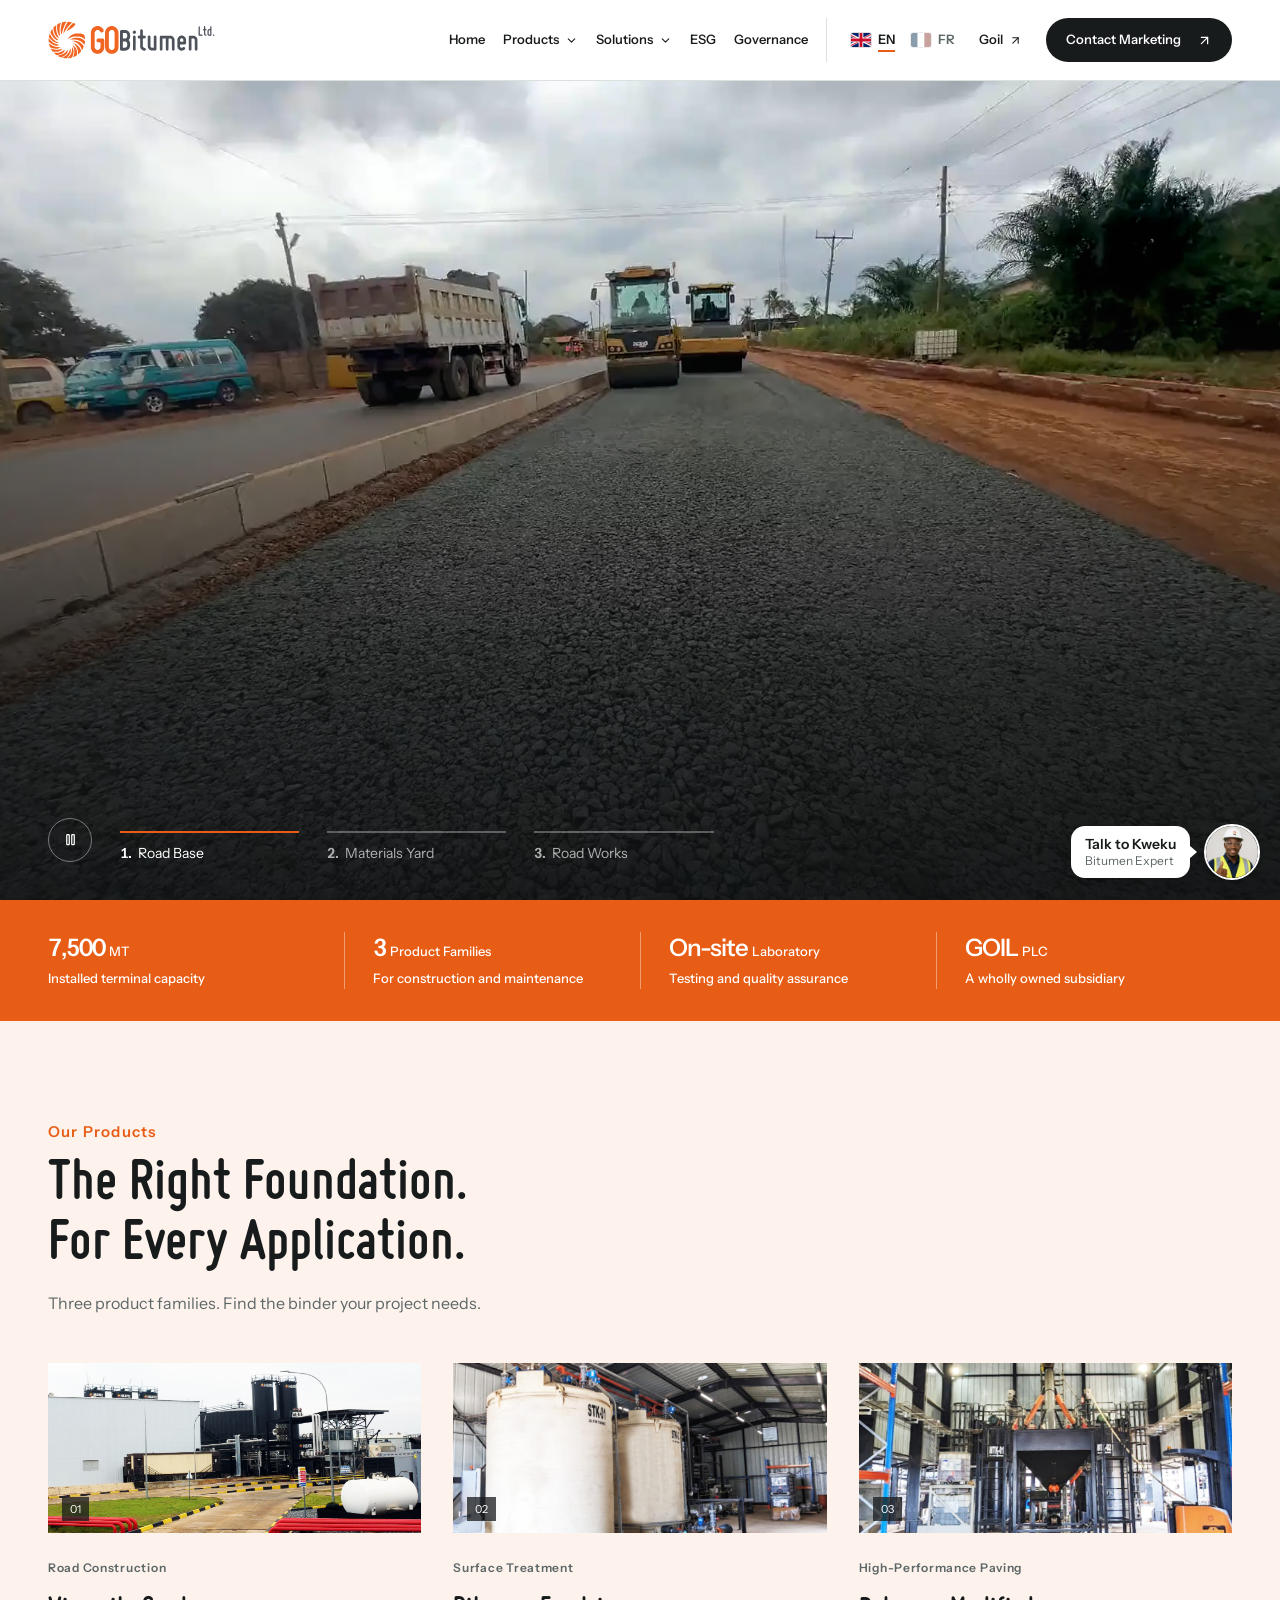
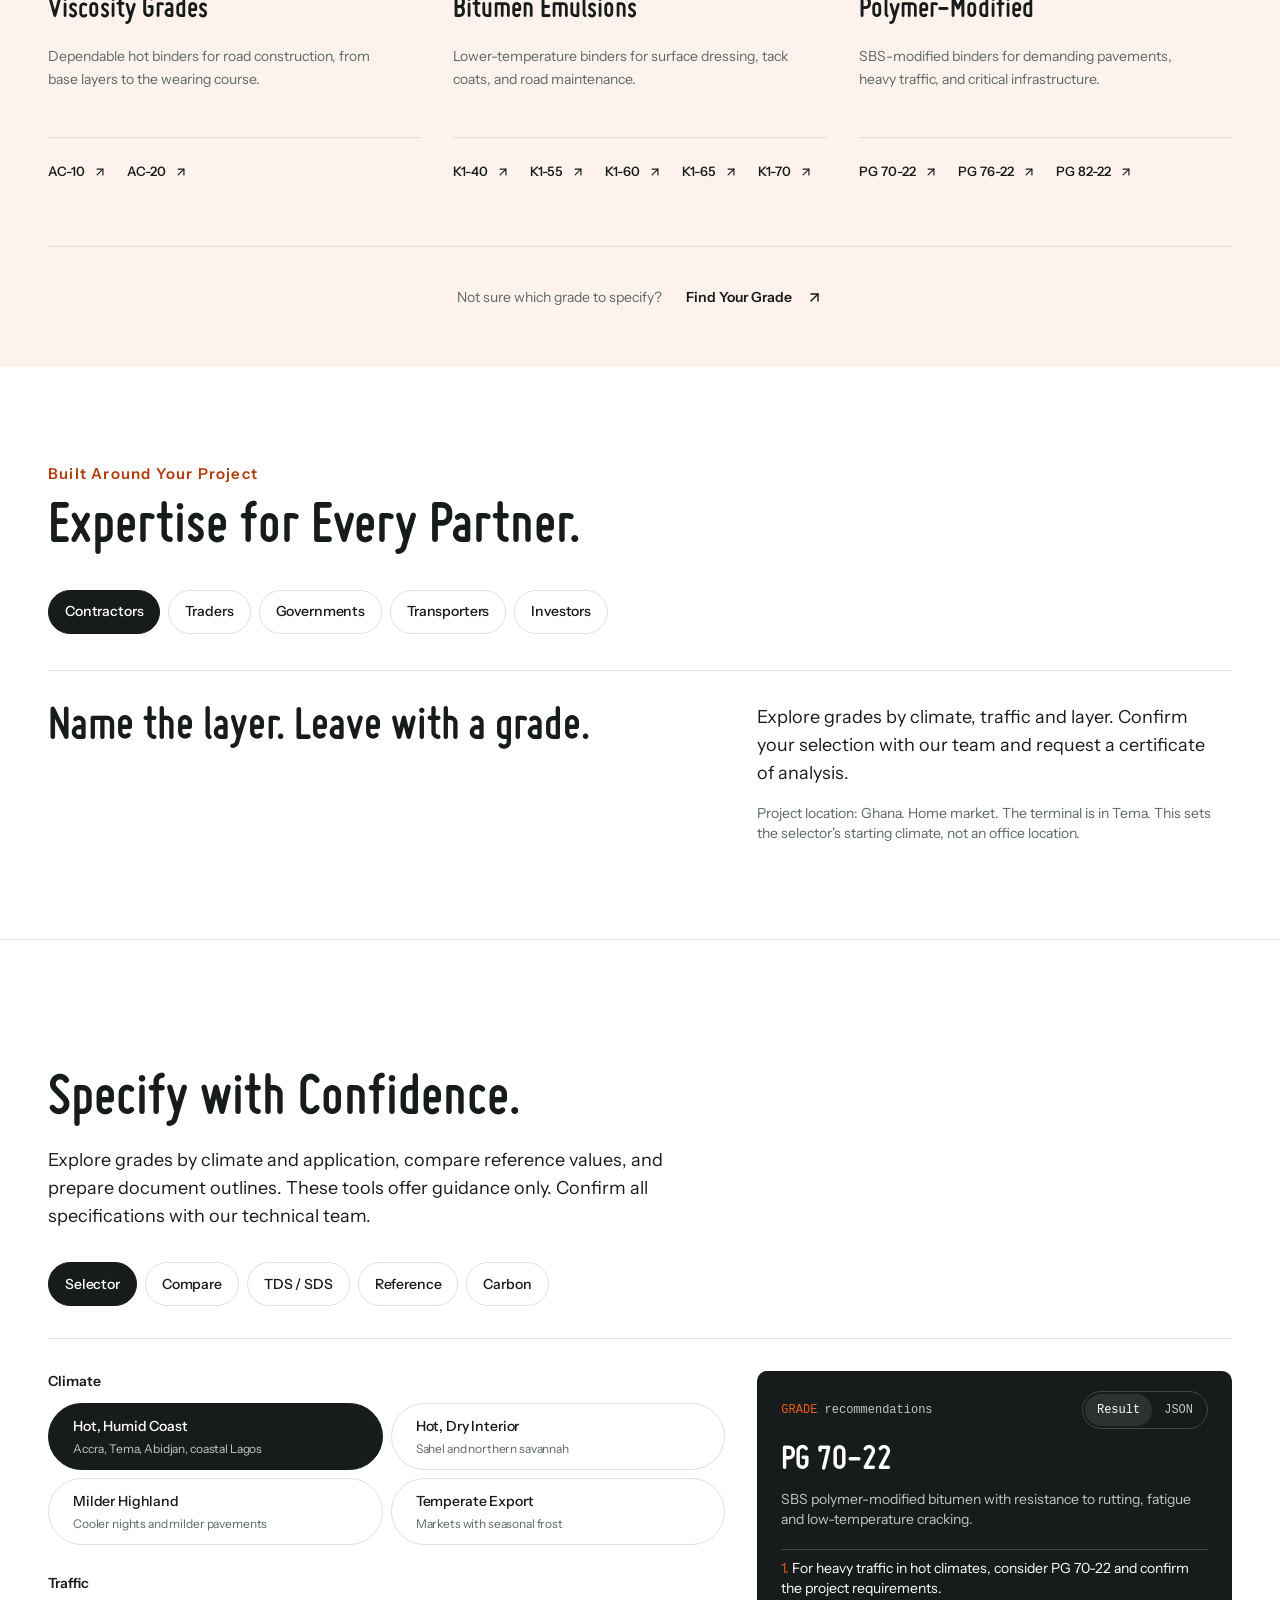
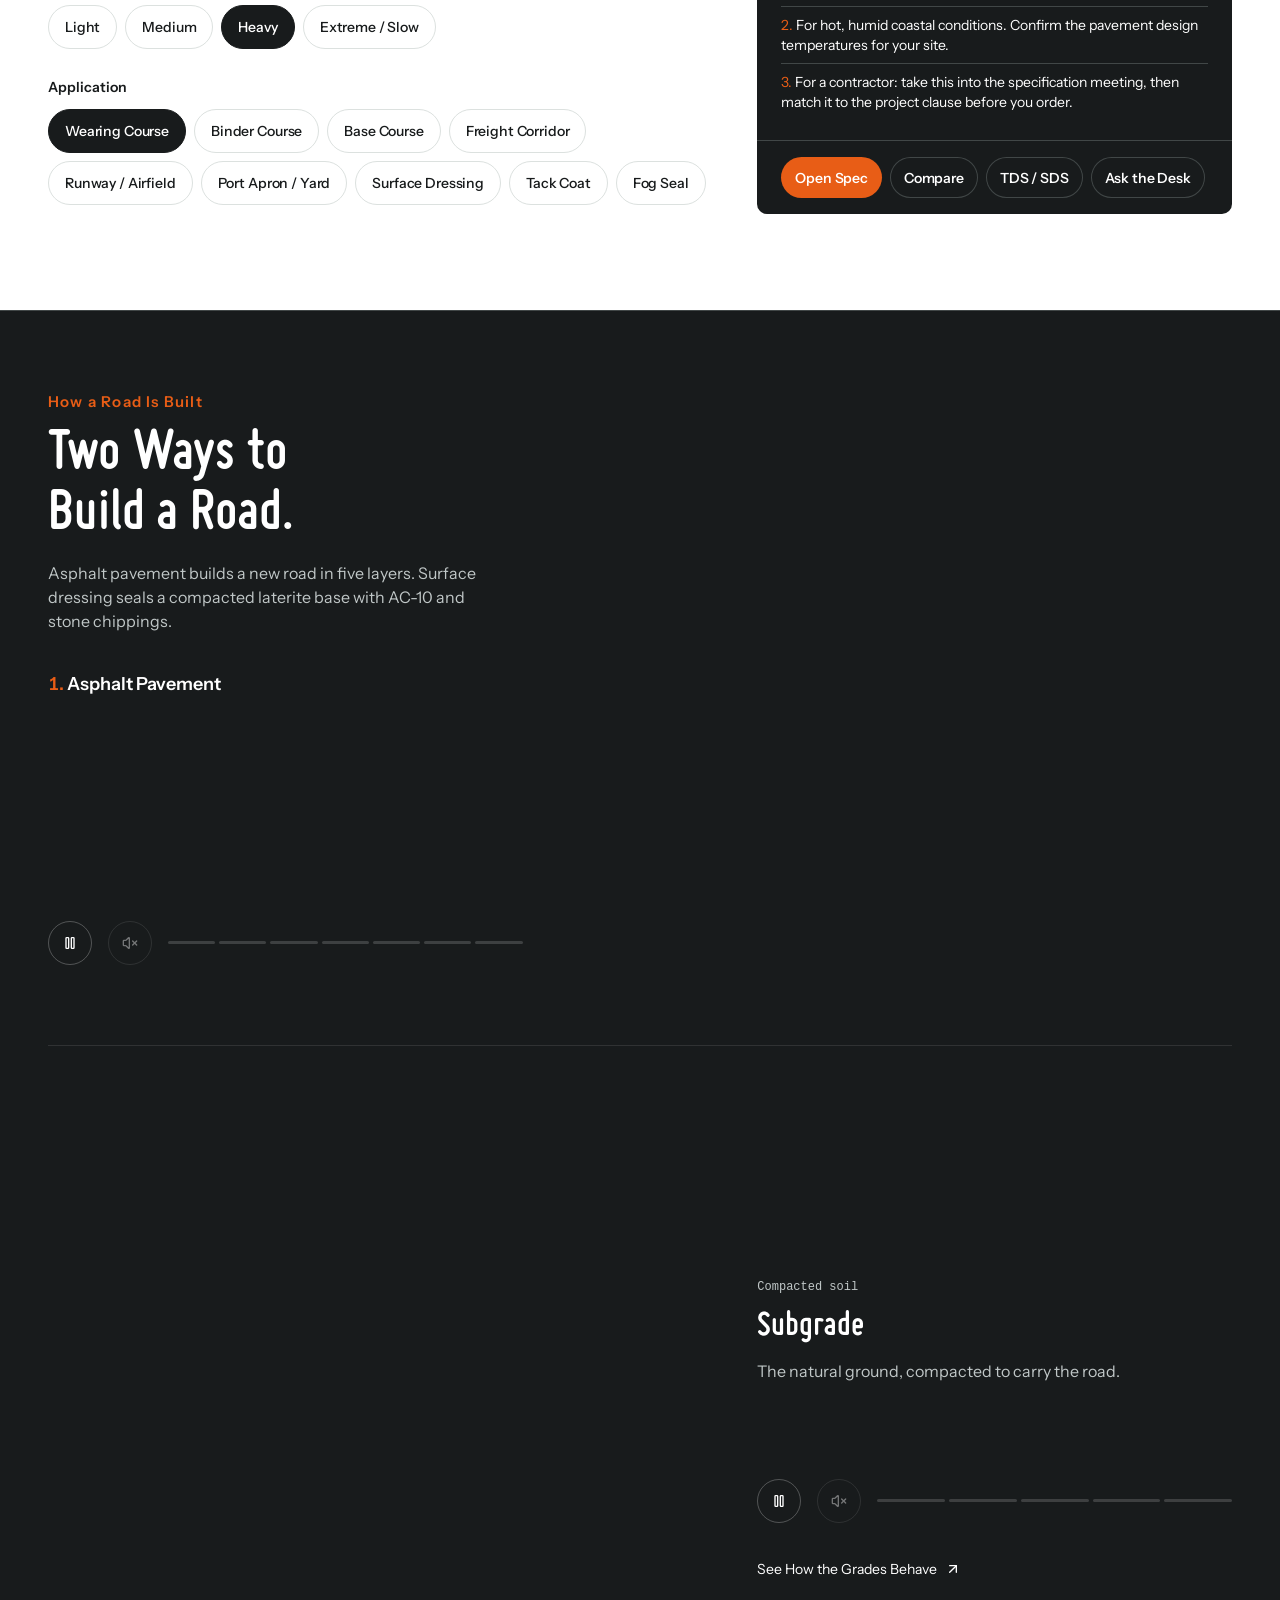
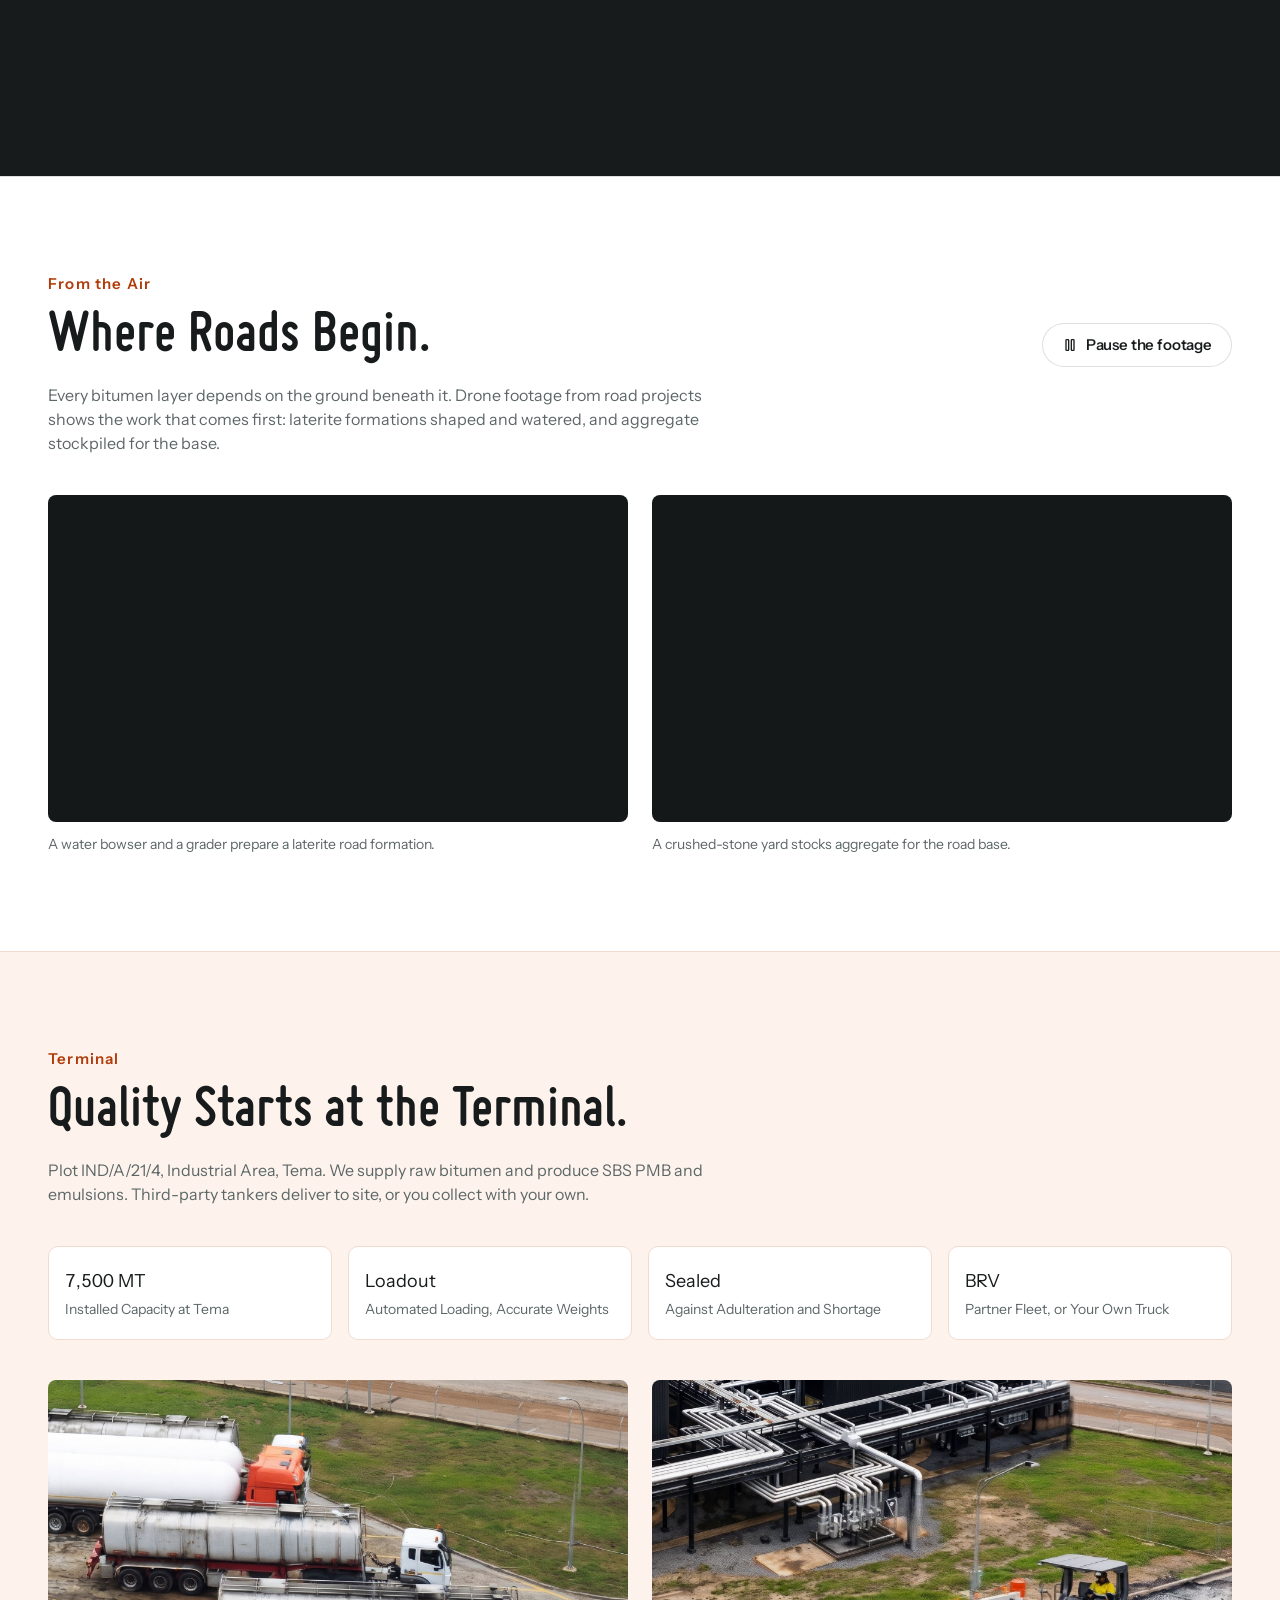
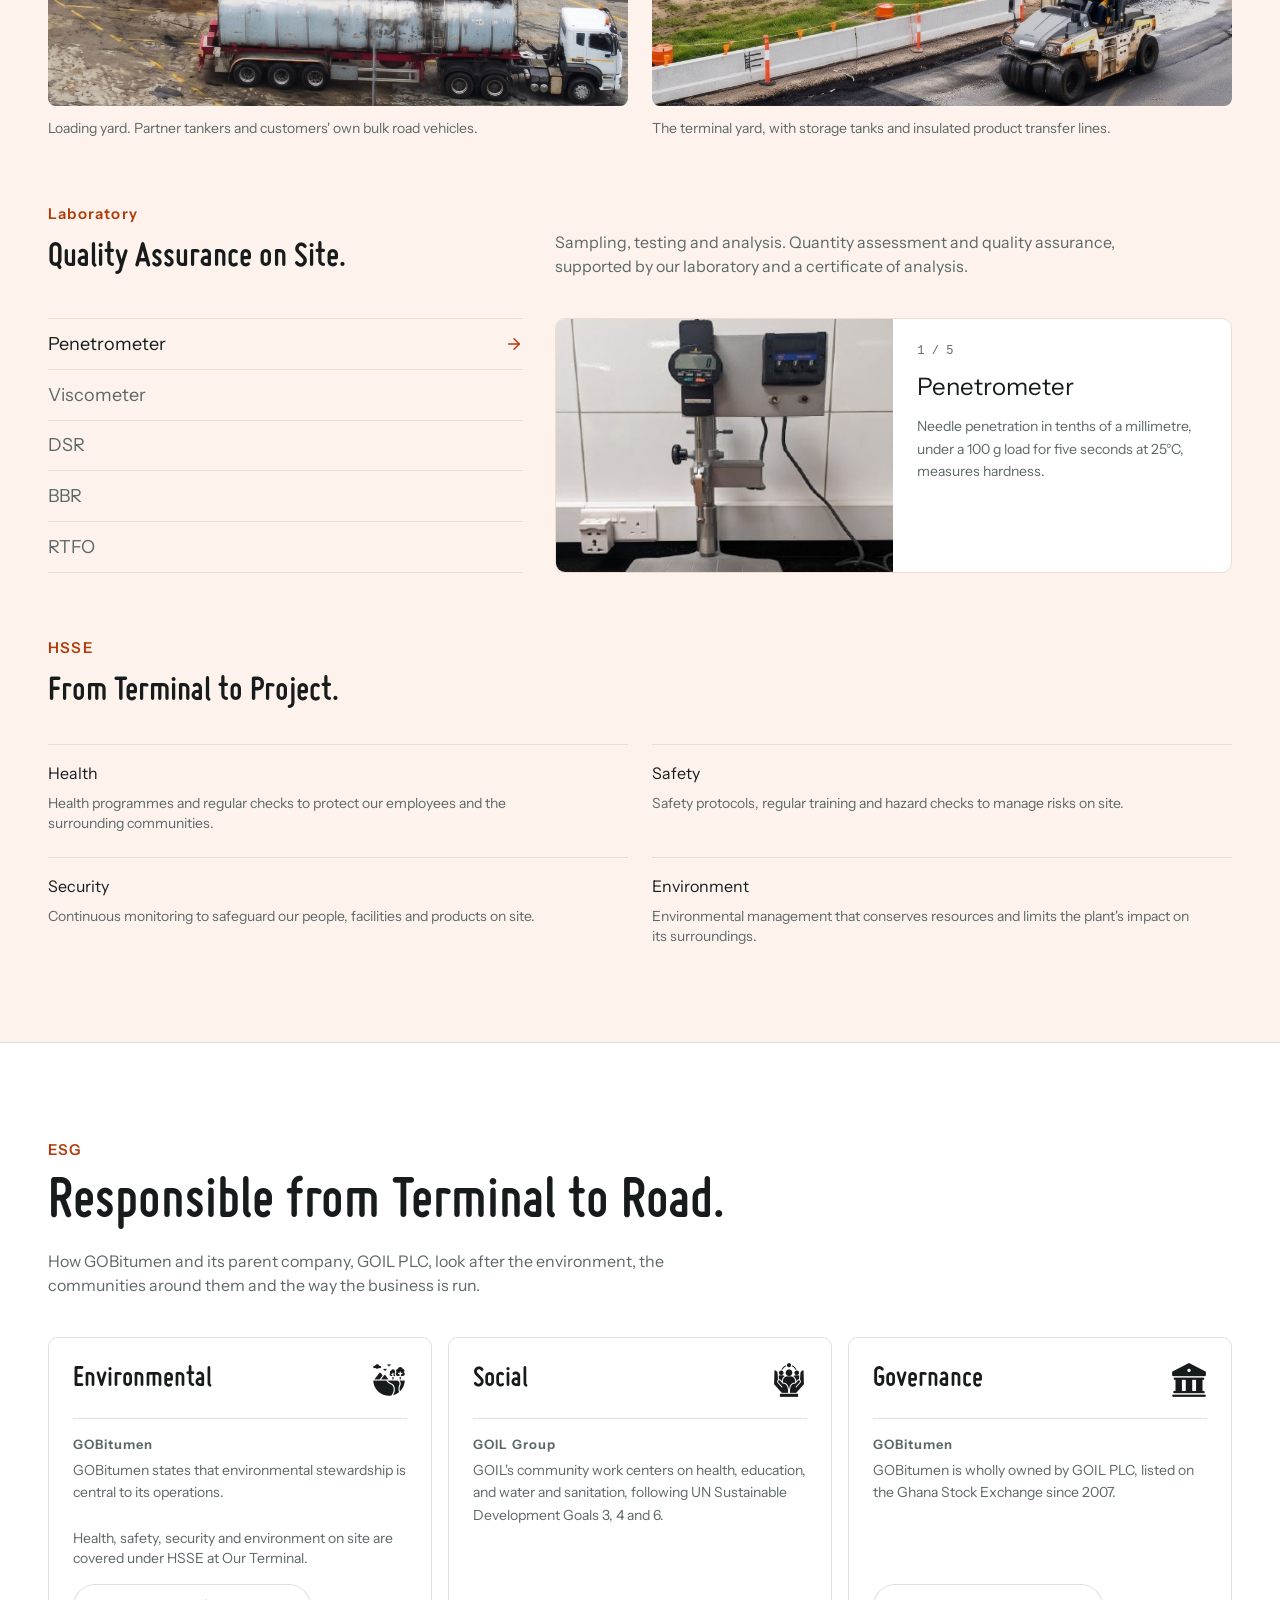
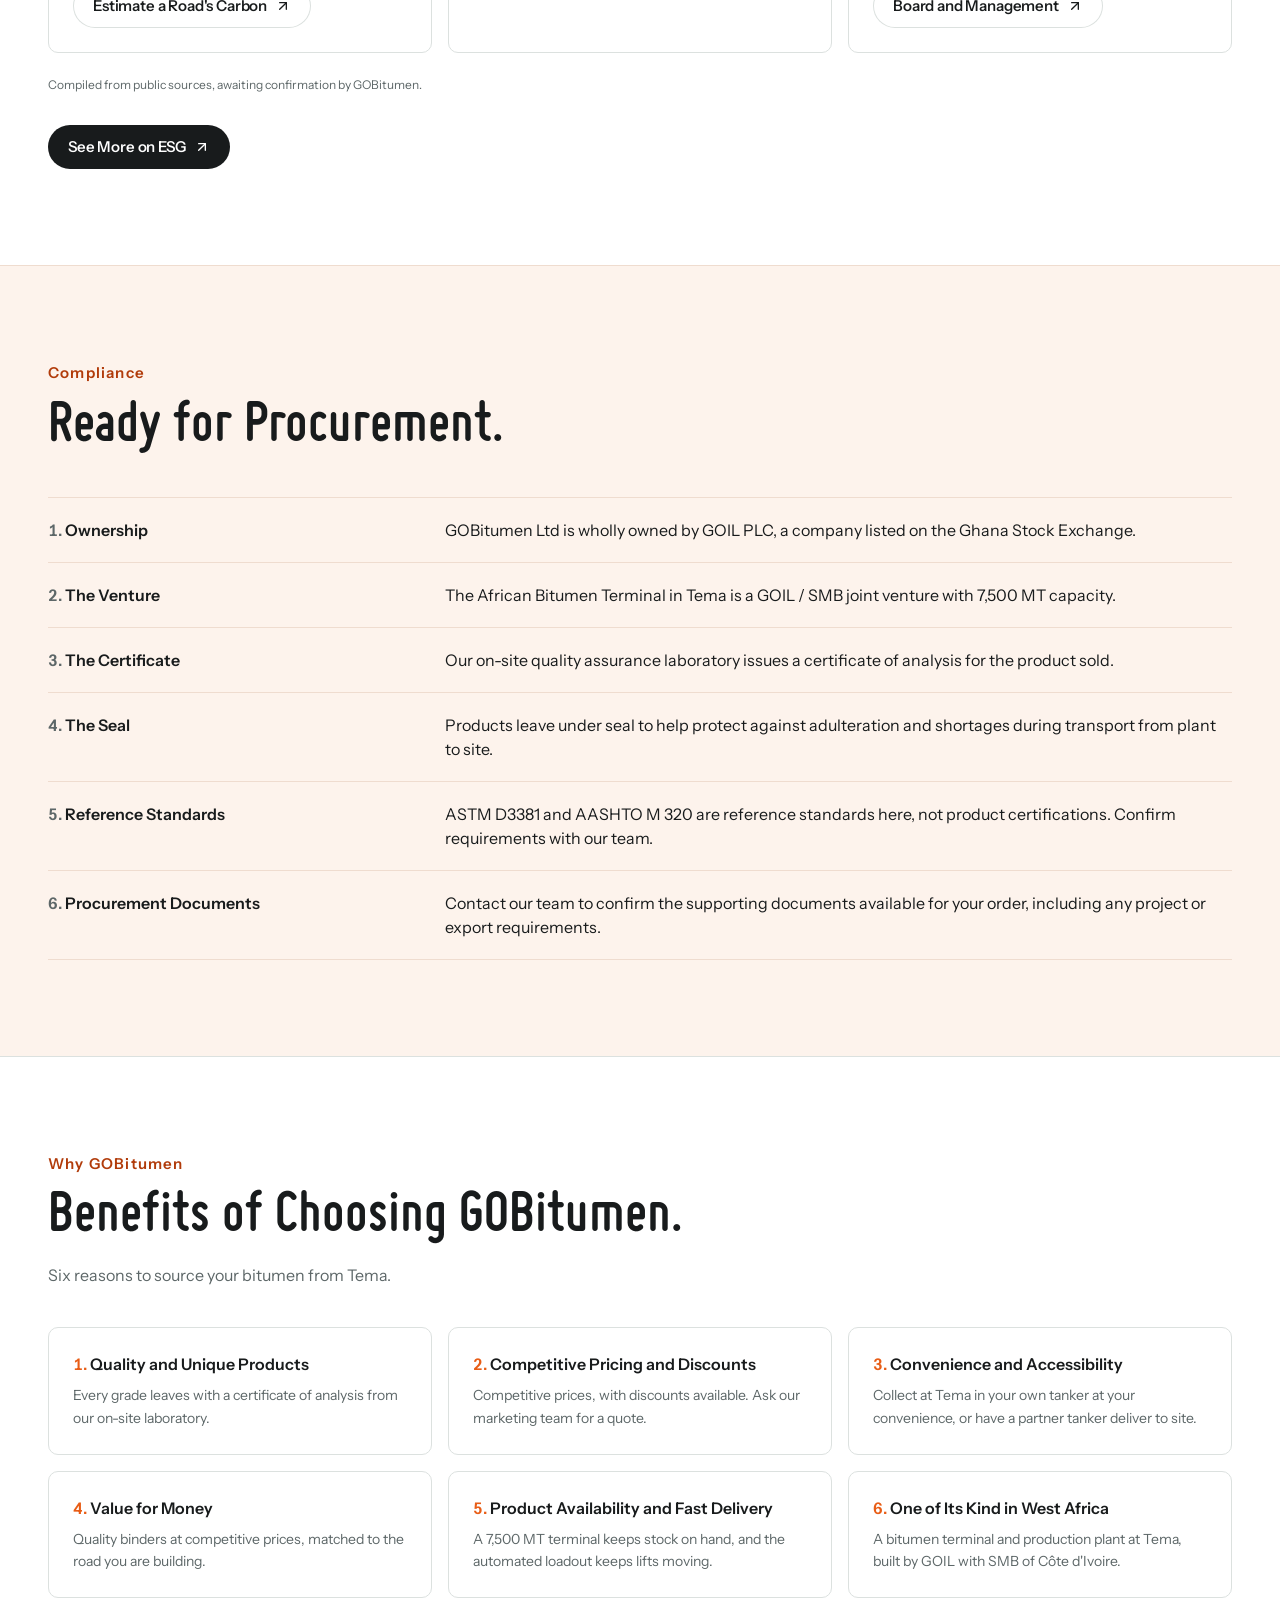
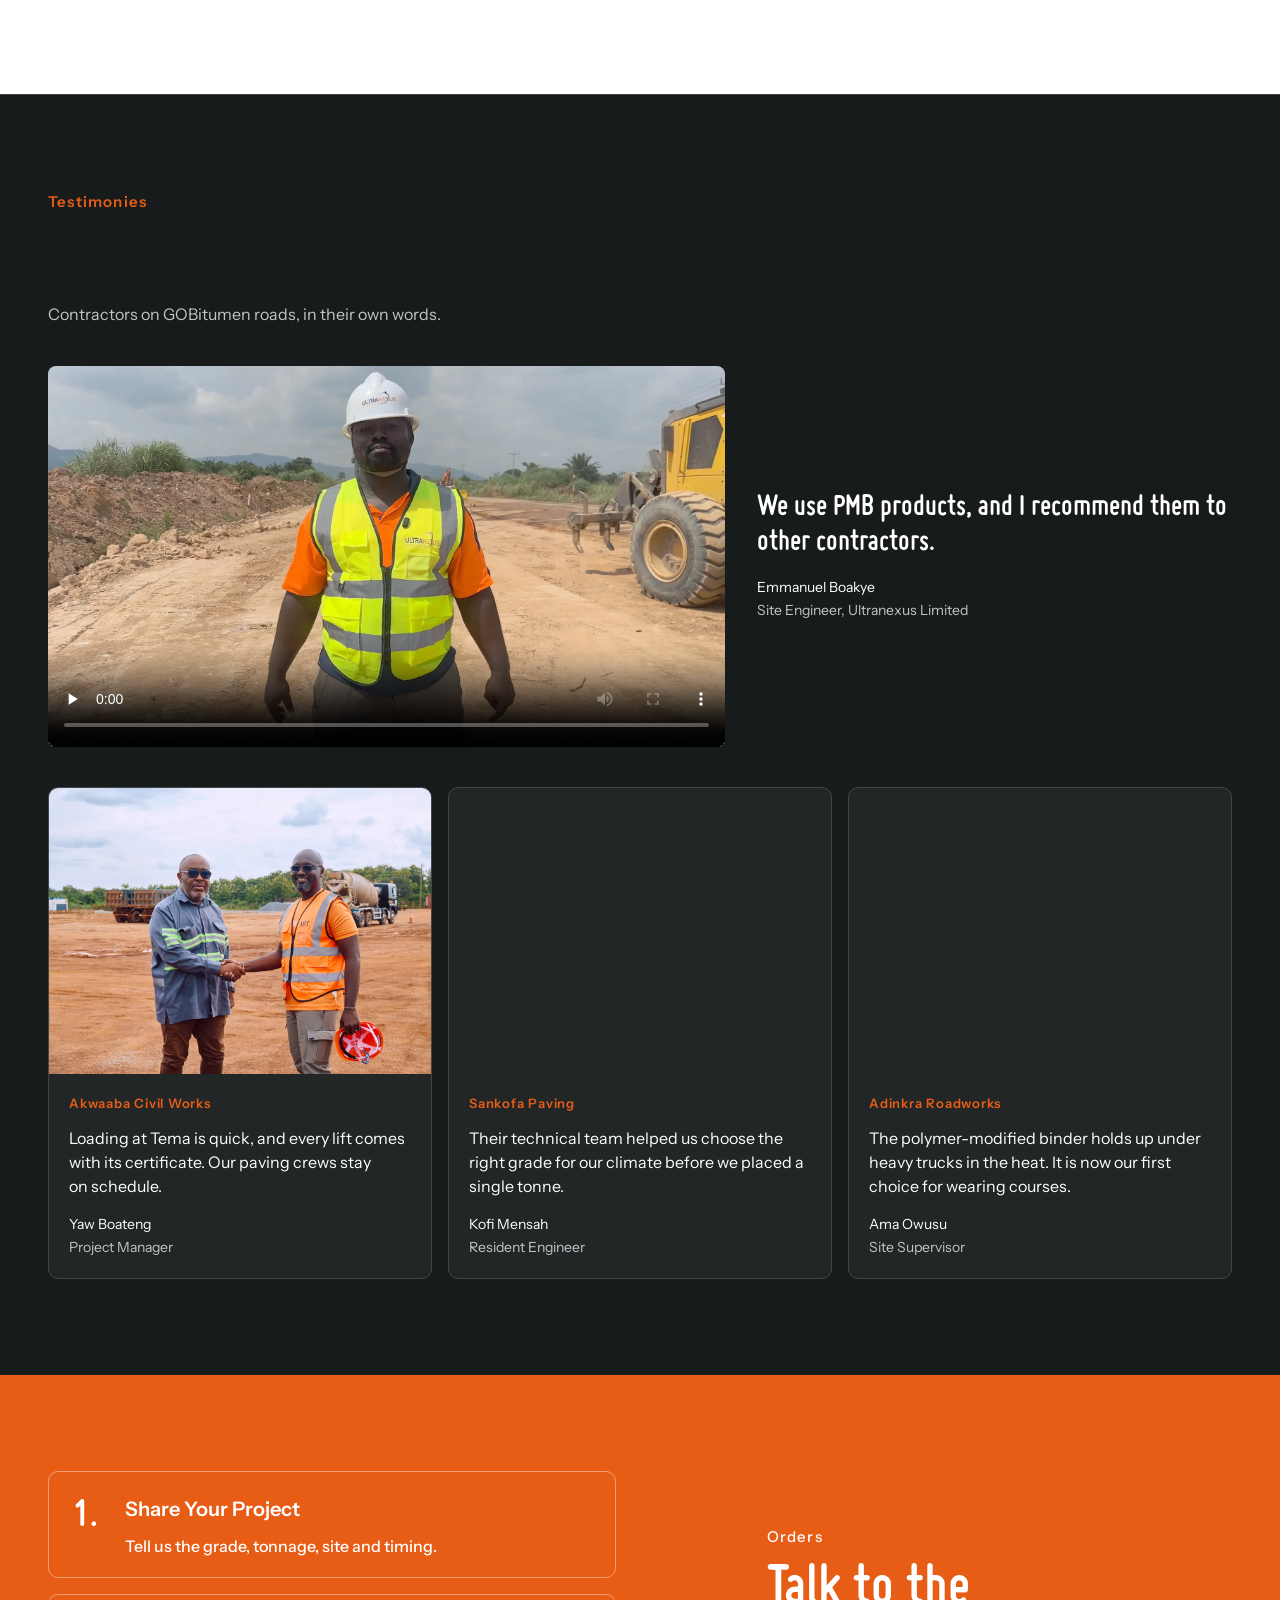
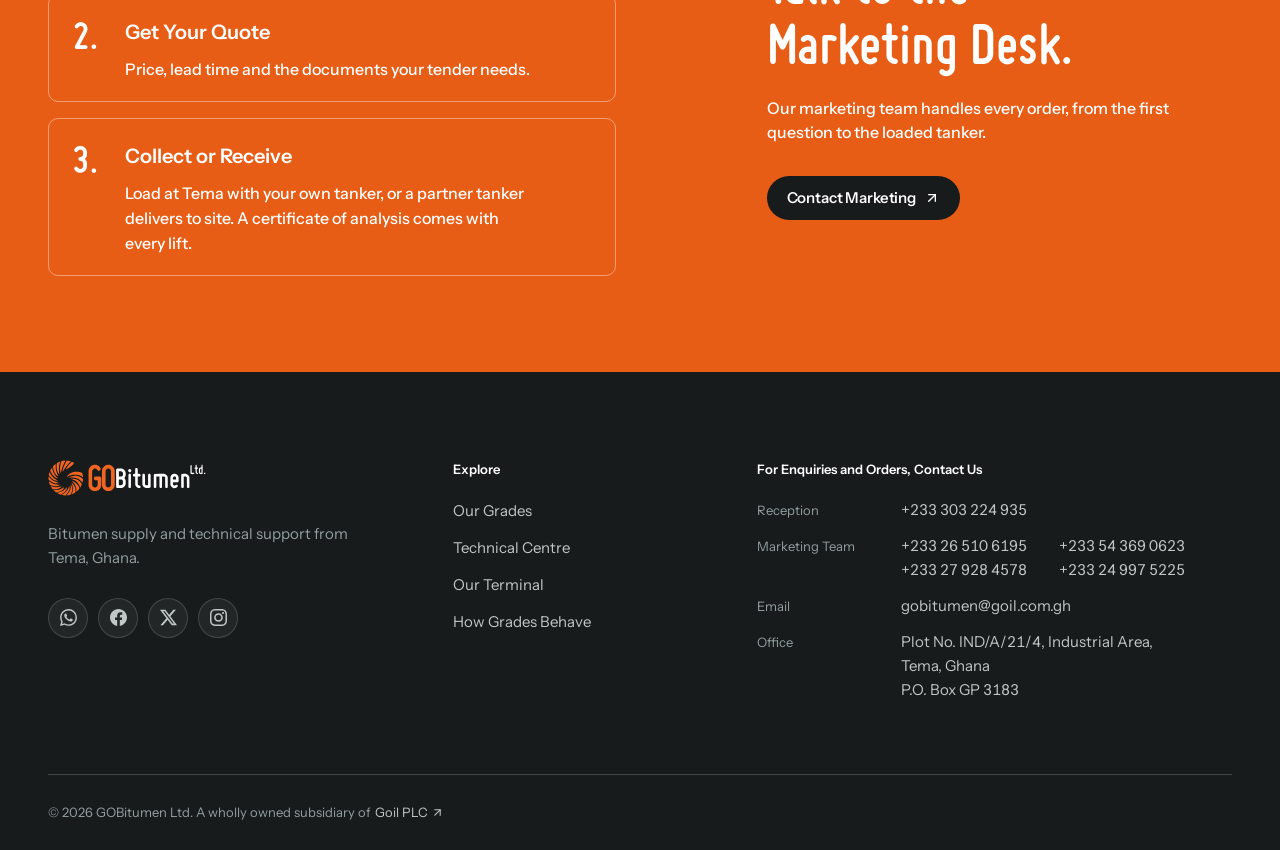
==== commit 8783e77c: "fix: play the GOBitumen brand intro on every load The preview mounts into an empty root, so the intr" ====
--- a/gobitumen/index.html
+++ b/gobitumen/index.html
@@ -1 +1 @@
-<!doctype html><html lang="en"><head><meta charset="utf-8"><meta name="viewport" content="width=device-width,initial-scale=1"><title>GOBitumen | Homepage Concept</title><meta name="description" content="A homepage concept for GOBitumen, showcasing its products, technical expertise, and terminal operations in Tema, Ghana."><meta name="robots" content="noindex,nofollow"><link rel="canonical" href="https://djoks.me/gobitumen/"><meta property="og:type" content="website"><meta property="og:title" content="GOBitumen | Homepage Concept"><meta property="og:description" content="A homepage concept for GOBitumen, showcasing its products, technical expertise, and terminal operations in Tema, Ghana."><meta property="og:url" content="https://djoks.me/gobitumen/"><meta property="og:image" content="https://djoks.me/gobitumen/share-v2.jpg"><meta property="og:image:width" content="1200"><meta property="og:image:height" content="630"><meta property="og:image:alt" content="The GOBitumen logo and the headline Built for the Road Ahead, over a road being laid"><meta name="twitter:card" content="summary_large_image"><meta name="twitter:title" content="GOBitumen | Homepage Concept"><meta name="twitter:description" content="A homepage concept for GOBitumen, showcasing its products, technical expertise, and terminal operations in Tema, Ghana."><meta name="twitter:image" content="https://djoks.me/gobitumen/share-v2.jpg"><link rel="icon" href="/gobitumen/favicon.svg"><style>html{background:#181b1c}</style><link rel="modulepreload" href="/gobitumen/assets/rolldown-runtime-DH8ByuCx.js"><link rel="modulepreload" href="/gobitumen/assets/vendor-DBKyHiSn.js"></head><body><div id="demo-root"></div><script type="module" src="/gobitumen/assets/client-C3NNjTCb.js"></script><script src="https://grok.com/grok-app-builder/extensions.js" async></script></body></html>+<!doctype html><html lang="en"><head><meta charset="utf-8"><meta name="viewport" content="width=device-width,initial-scale=1"><title>GOBitumen | Homepage Concept</title><meta name="description" content="A homepage concept for GOBitumen, showcasing its products, technical expertise, and terminal operations in Tema, Ghana."><meta name="robots" content="noindex,nofollow"><link rel="canonical" href="https://djoks.me/gobitumen/"><meta property="og:type" content="website"><meta property="og:title" content="GOBitumen | Homepage Concept"><meta property="og:description" content="A homepage concept for GOBitumen, showcasing its products, technical expertise, and terminal operations in Tema, Ghana."><meta property="og:url" content="https://djoks.me/gobitumen/"><meta property="og:image" content="https://djoks.me/gobitumen/share-v2.jpg"><meta property="og:image:width" content="1200"><meta property="og:image:height" content="630"><meta property="og:image:alt" content="The GOBitumen logo and the headline Built for the Road Ahead, over a road being laid"><meta name="twitter:card" content="summary_large_image"><meta name="twitter:title" content="GOBitumen | Homepage Concept"><meta name="twitter:description" content="A homepage concept for GOBitumen, showcasing its products, technical expertise, and terminal operations in Tema, Ghana."><meta name="twitter:image" content="https://djoks.me/gobitumen/share-v2.jpg"><link rel="icon" href="/gobitumen/favicon.svg"><style>html{background:#181b1c}@media (prefers-reduced-motion:no-preference){#demo-root:empty{position:fixed;inset:0;background:#fff}}</style><link rel="modulepreload" href="/gobitumen/assets/rolldown-runtime-DH8ByuCx.js"><link rel="modulepreload" href="/gobitumen/assets/vendor-DBKyHiSn.js"></head><body><div id="demo-root"></div><script type="module" src="/gobitumen/assets/client-DbZUFyCV.js"></script><script src="https://grok.com/grok-app-builder/extensions.js" async></script></body></html>
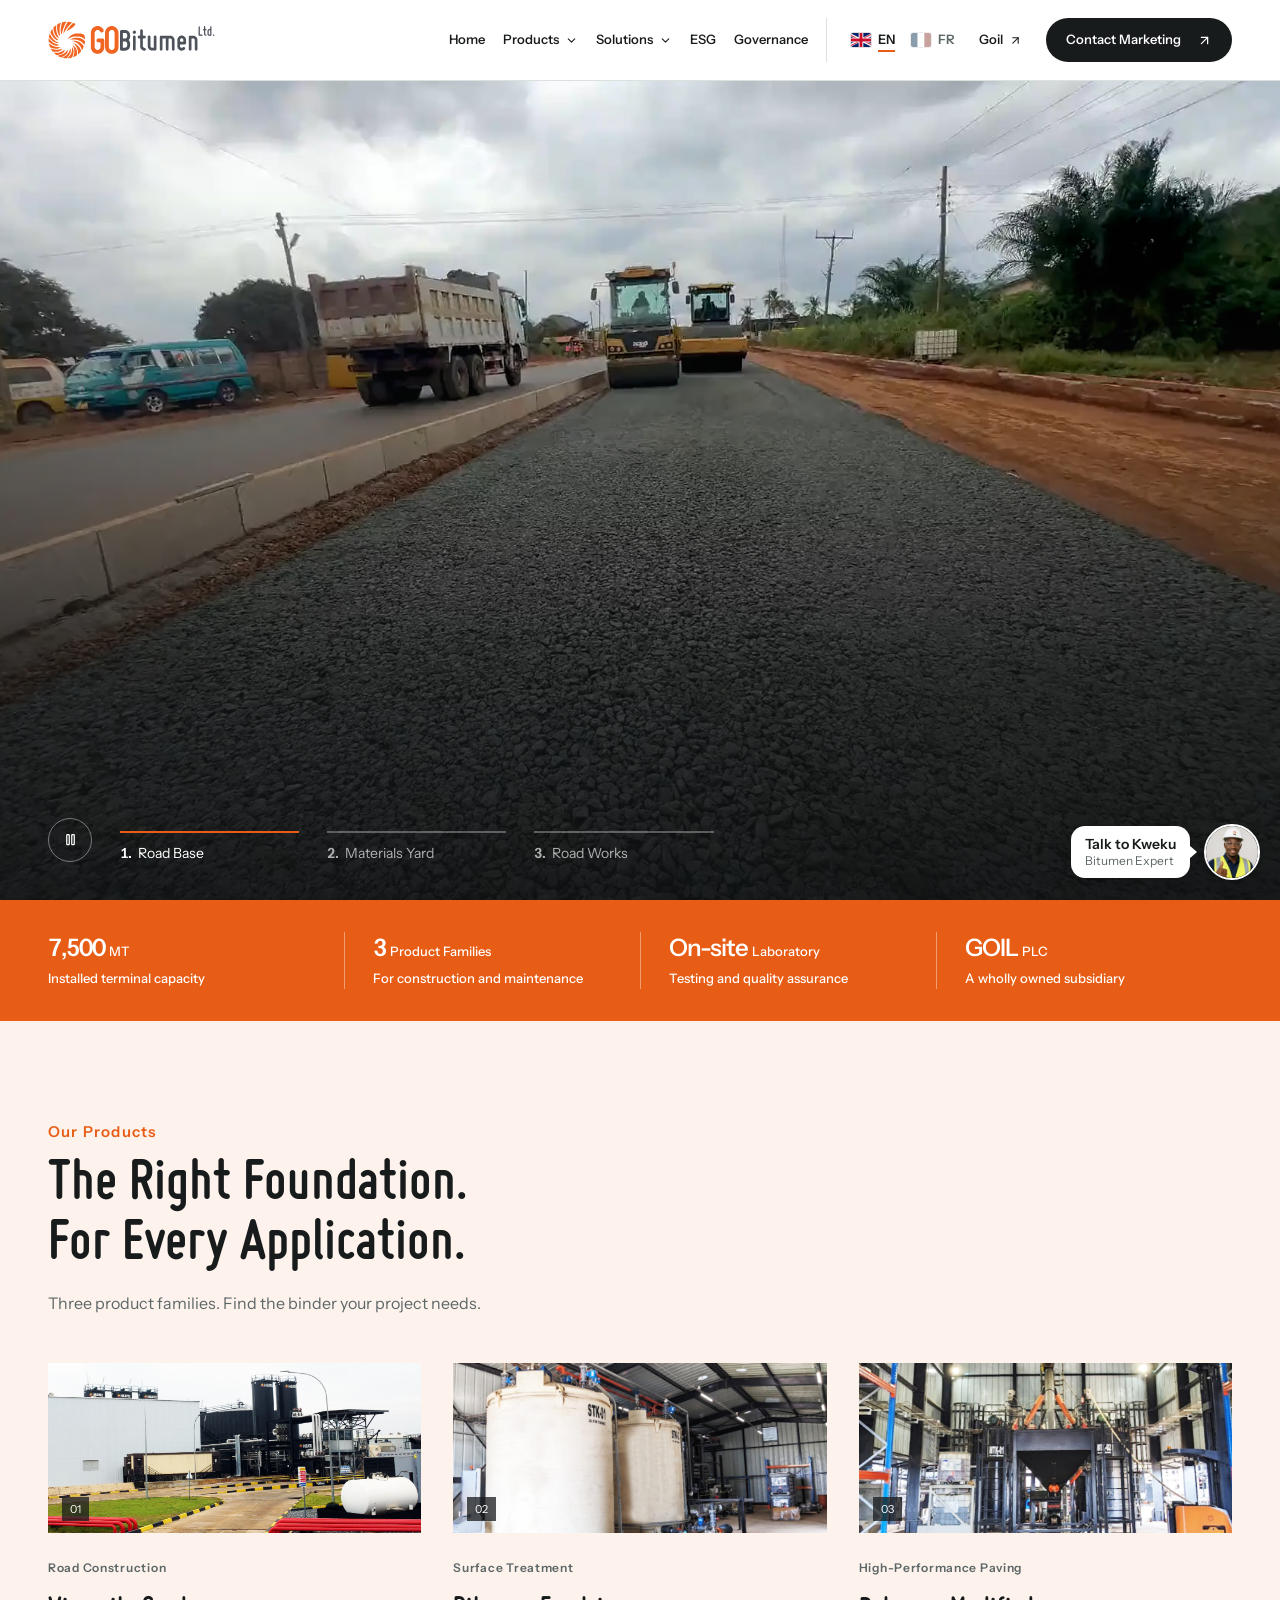
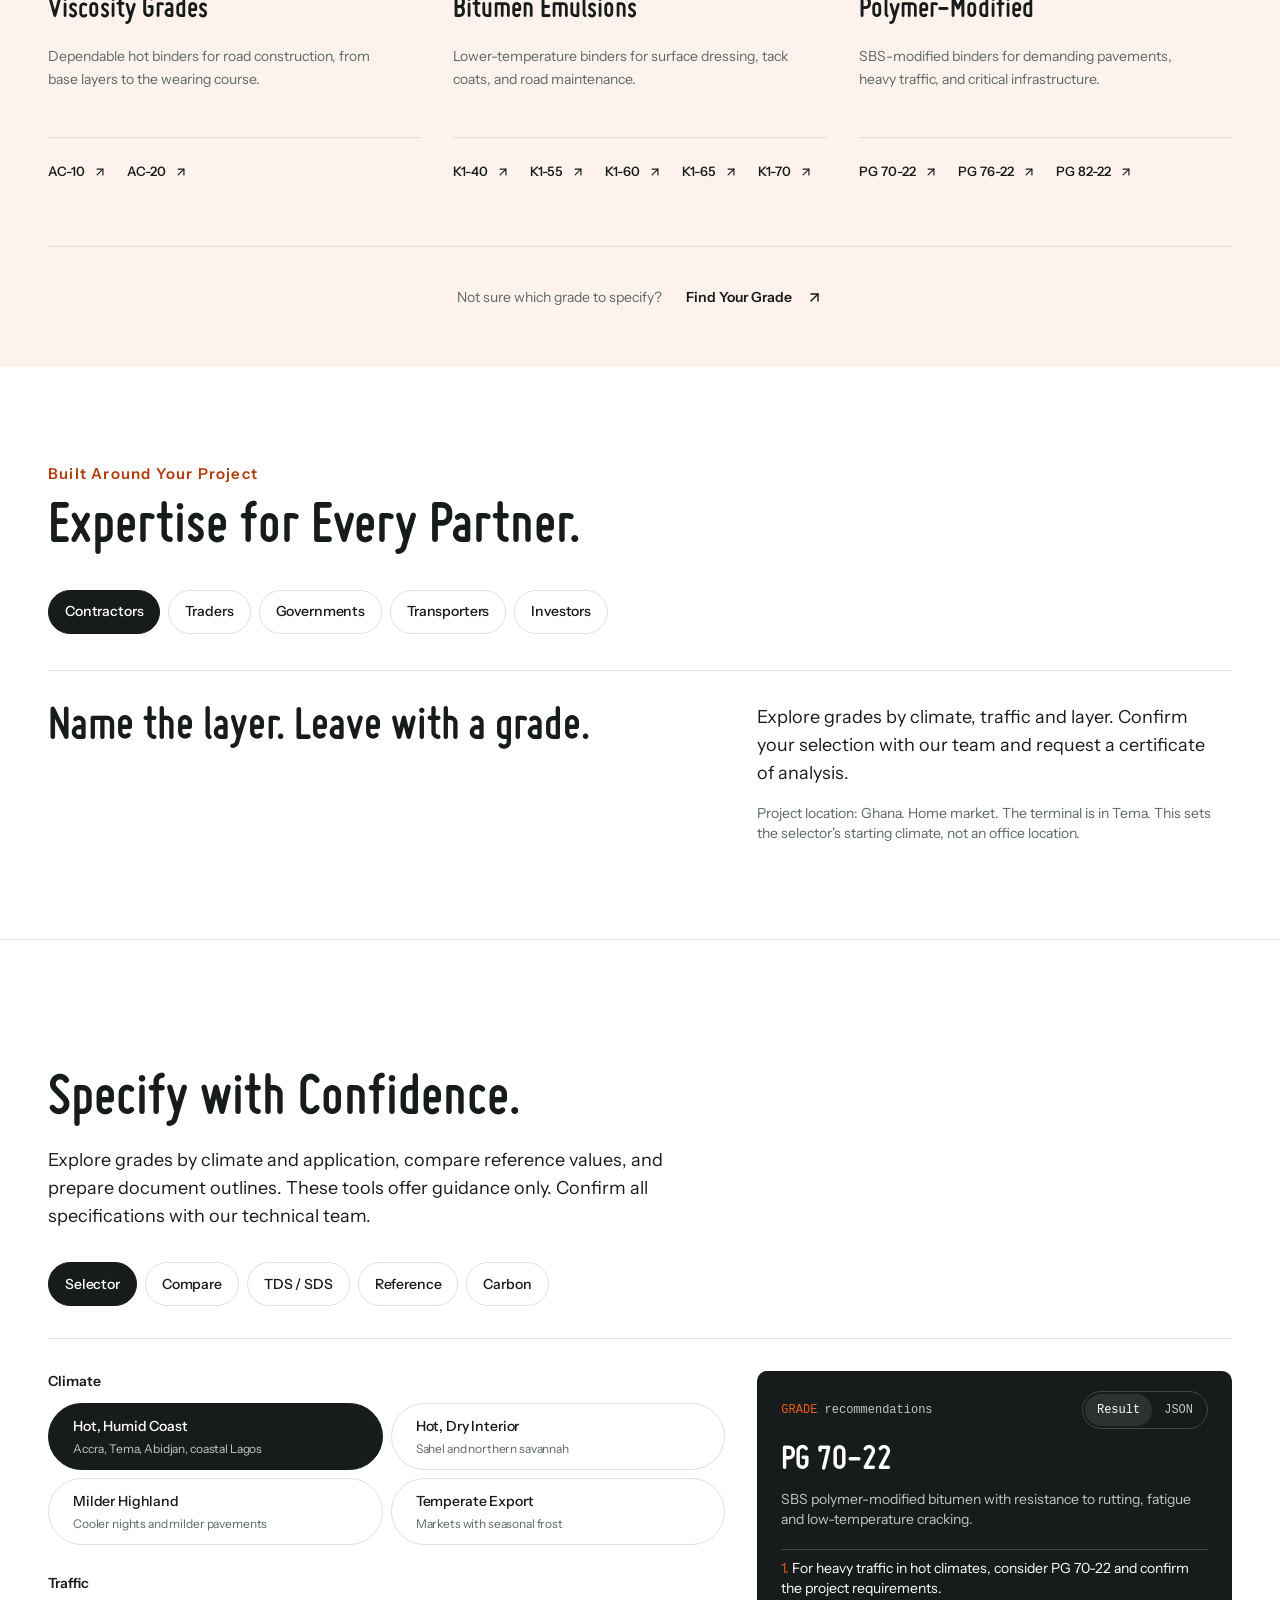
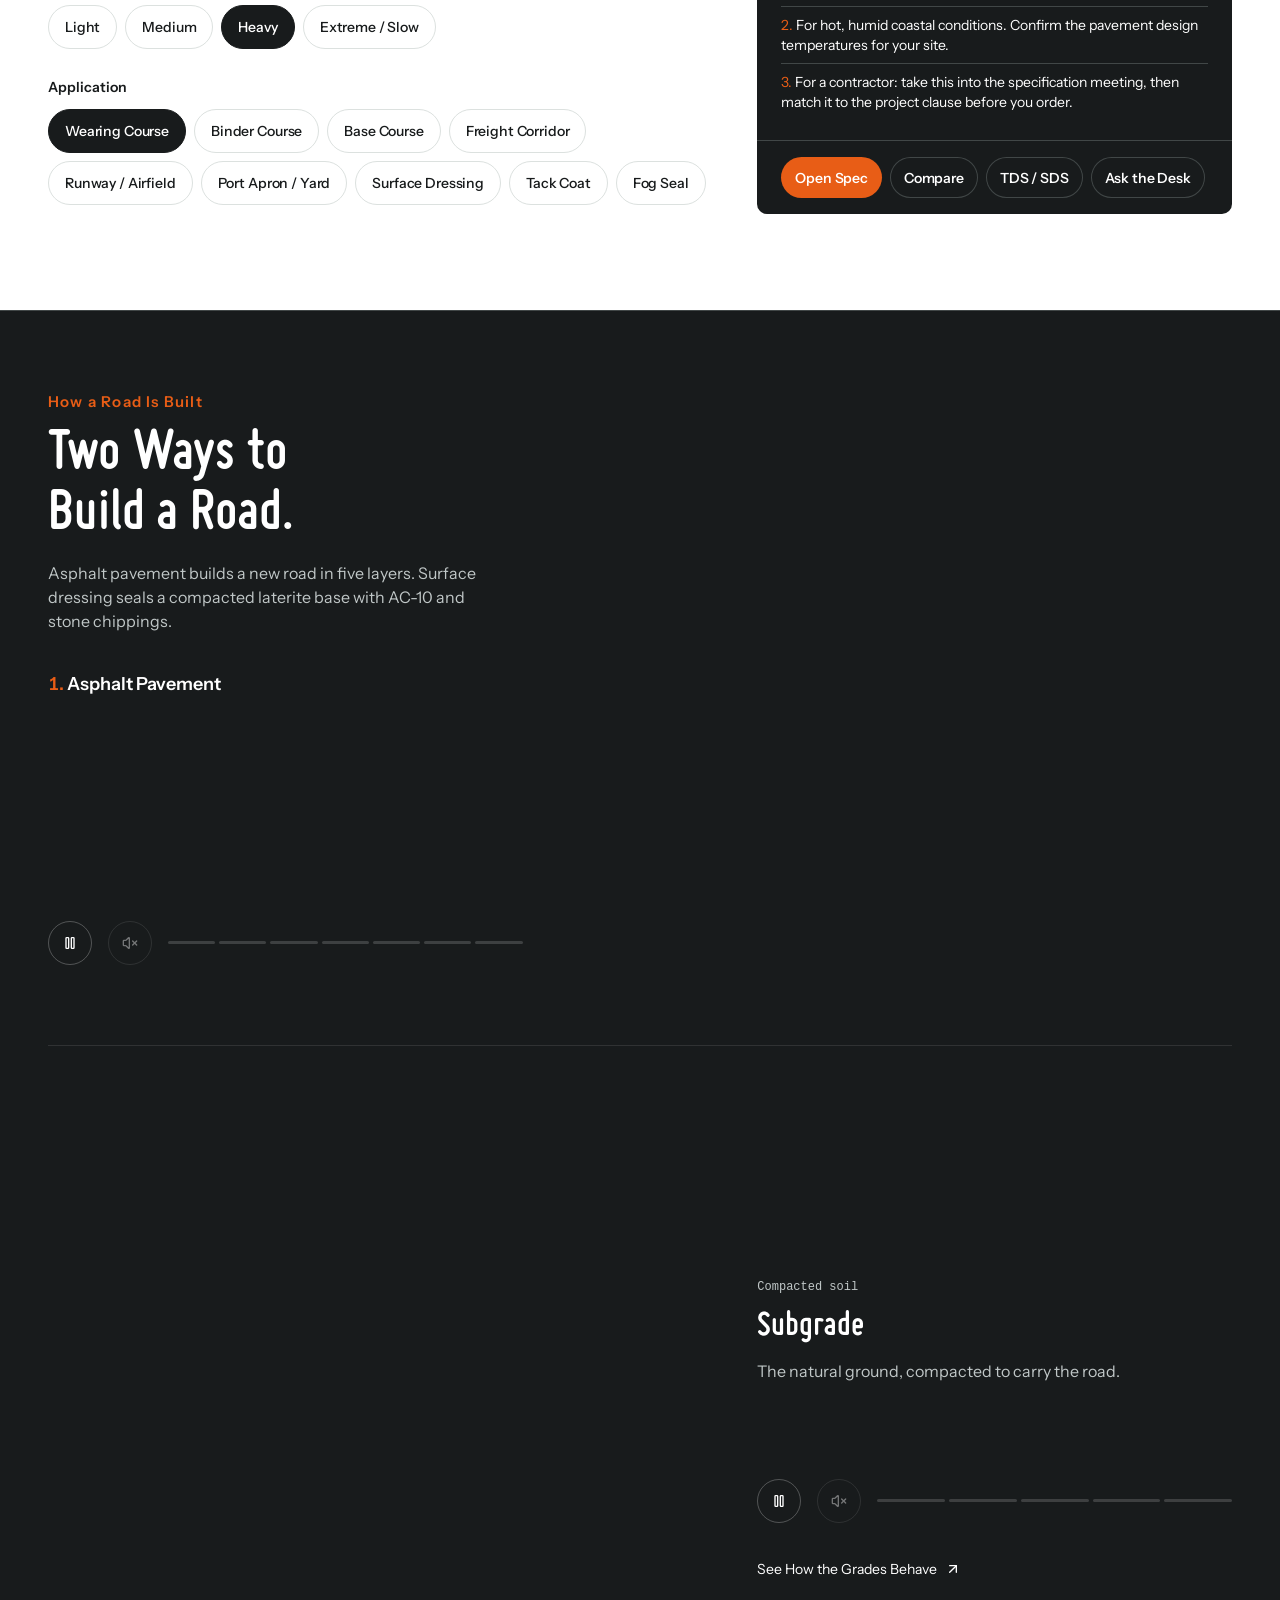
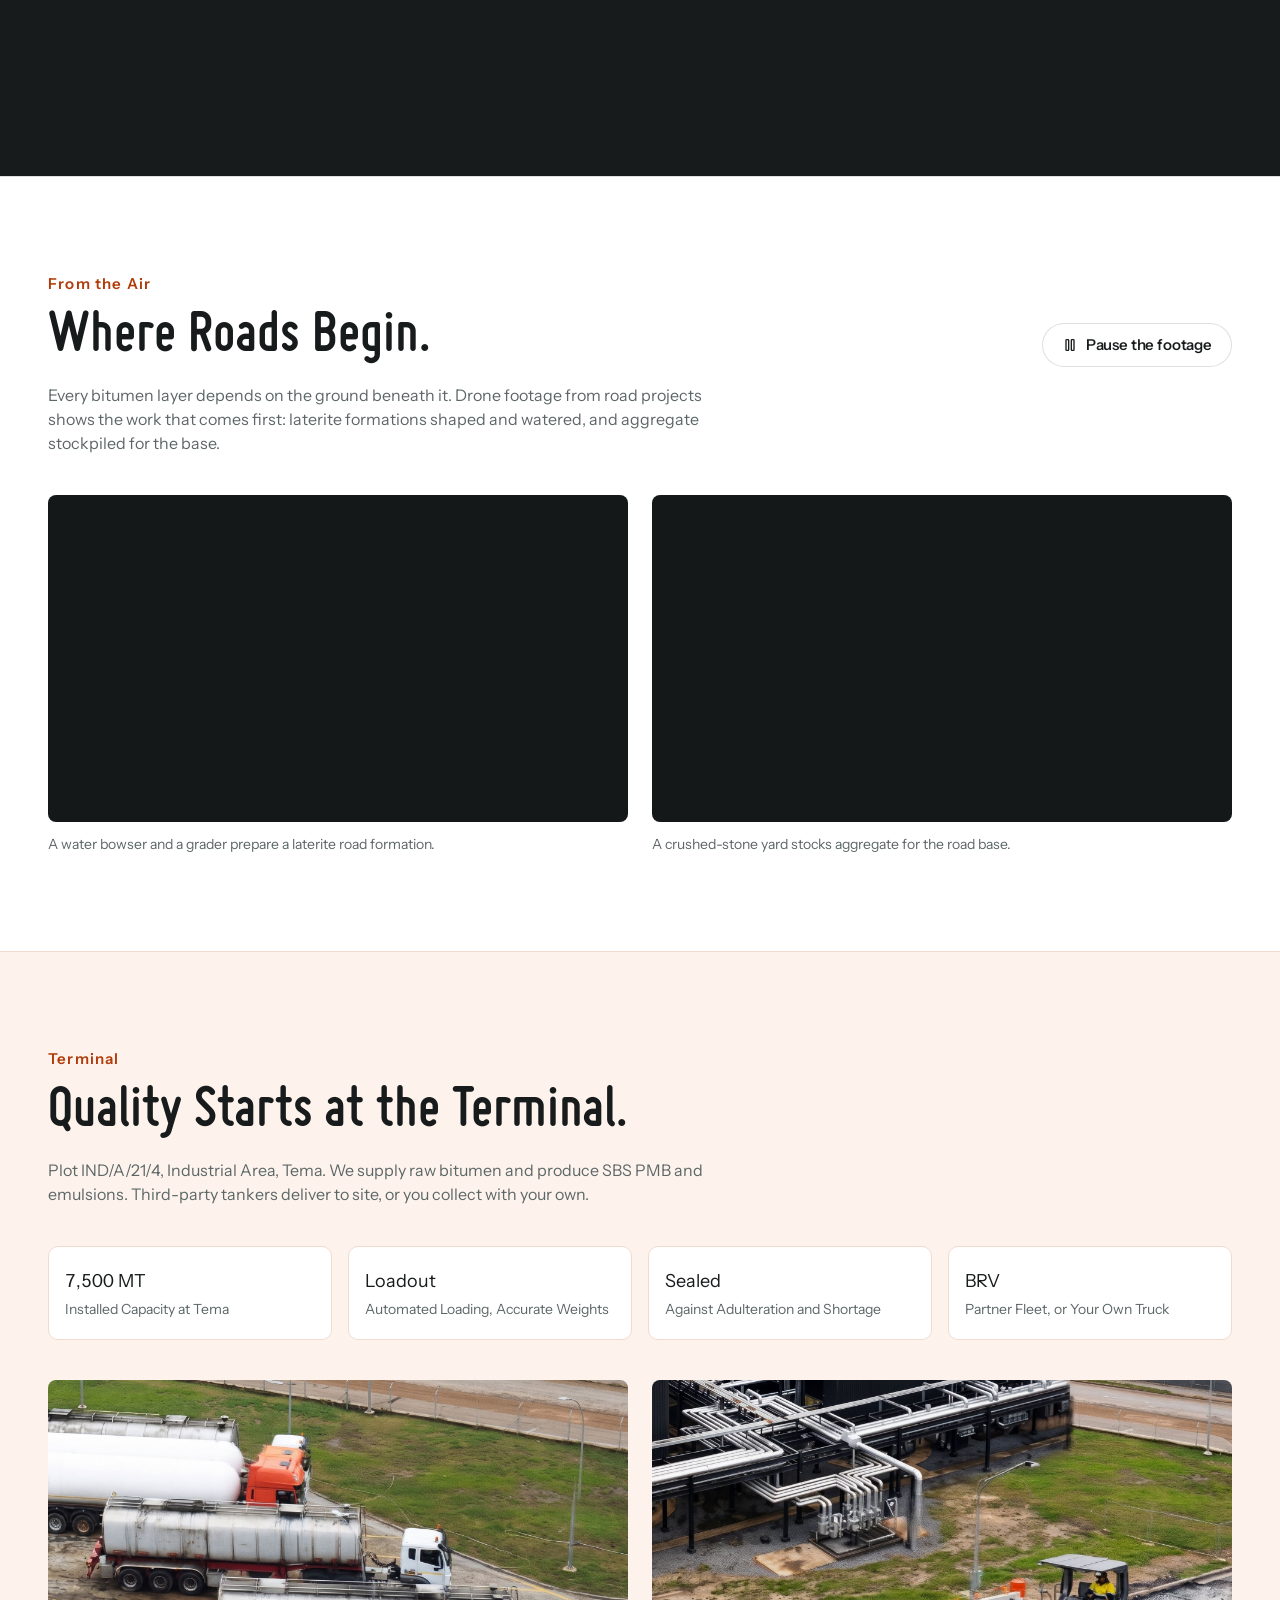
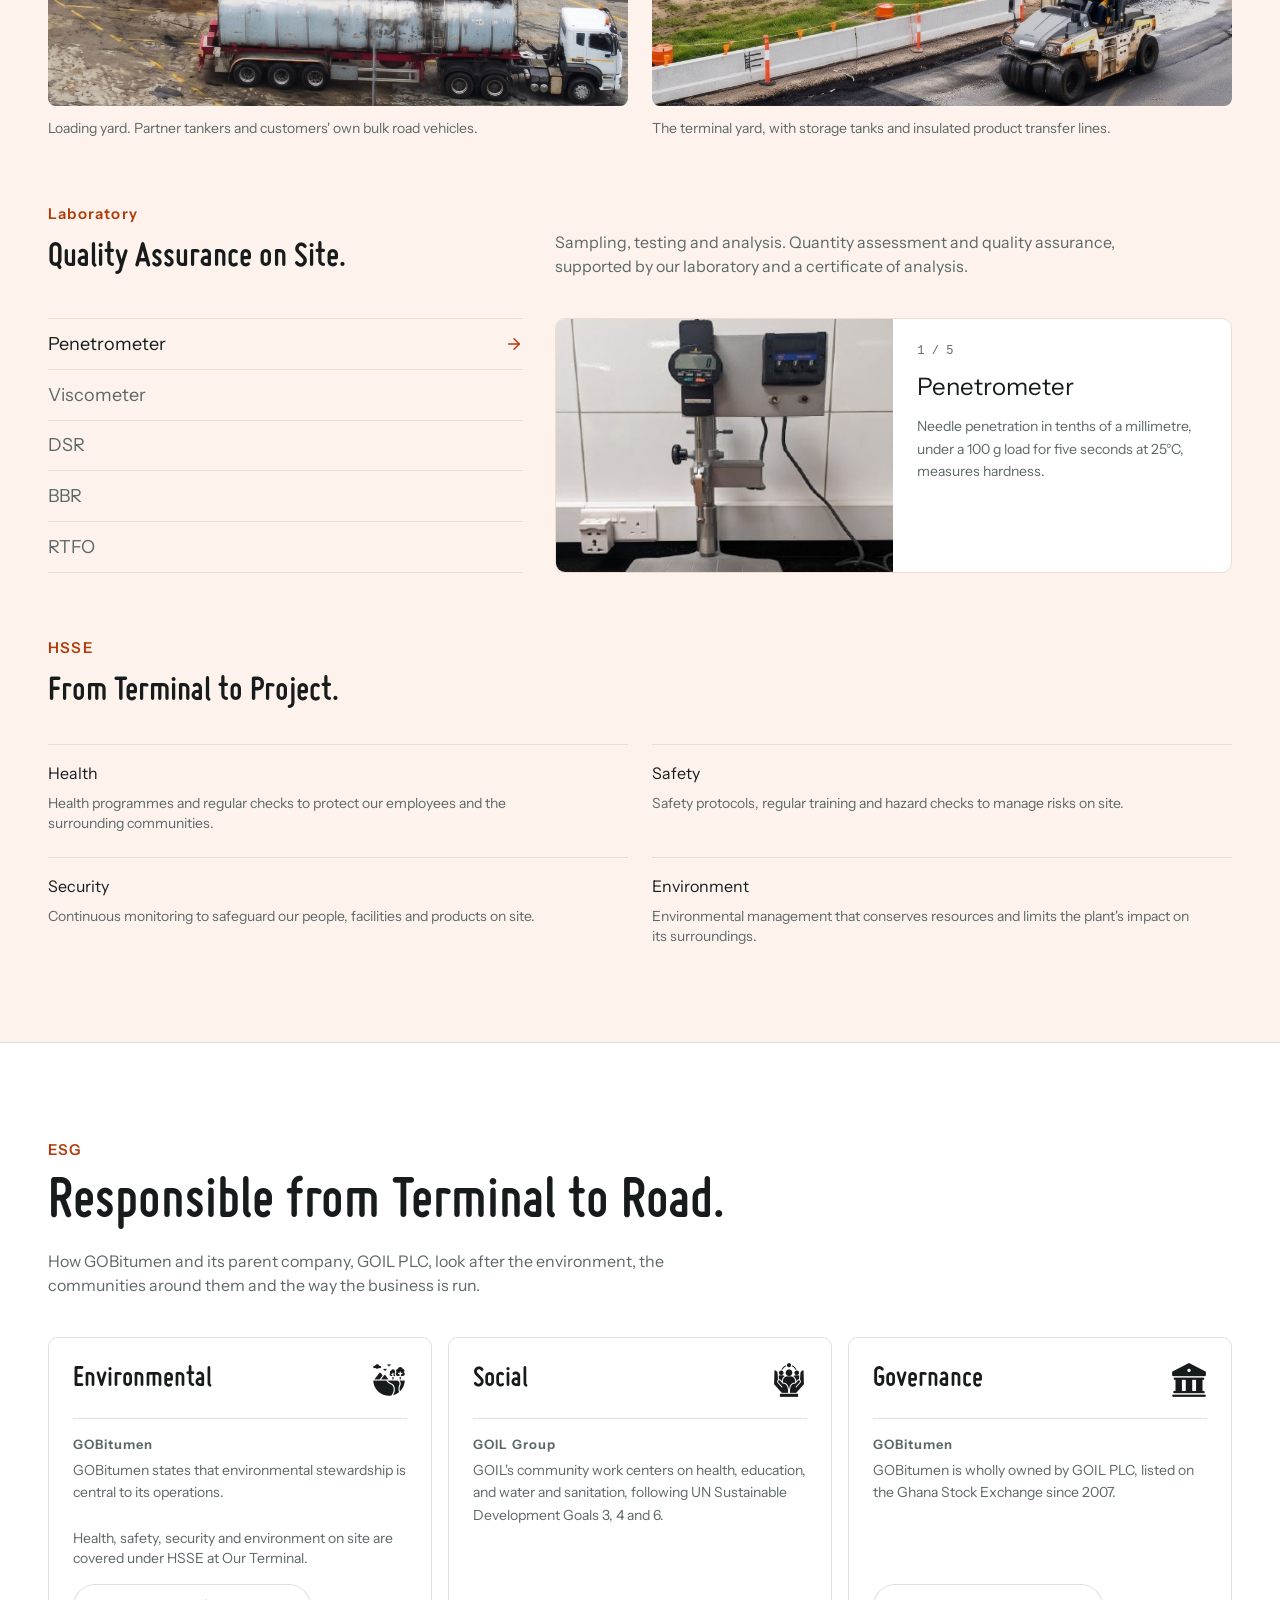
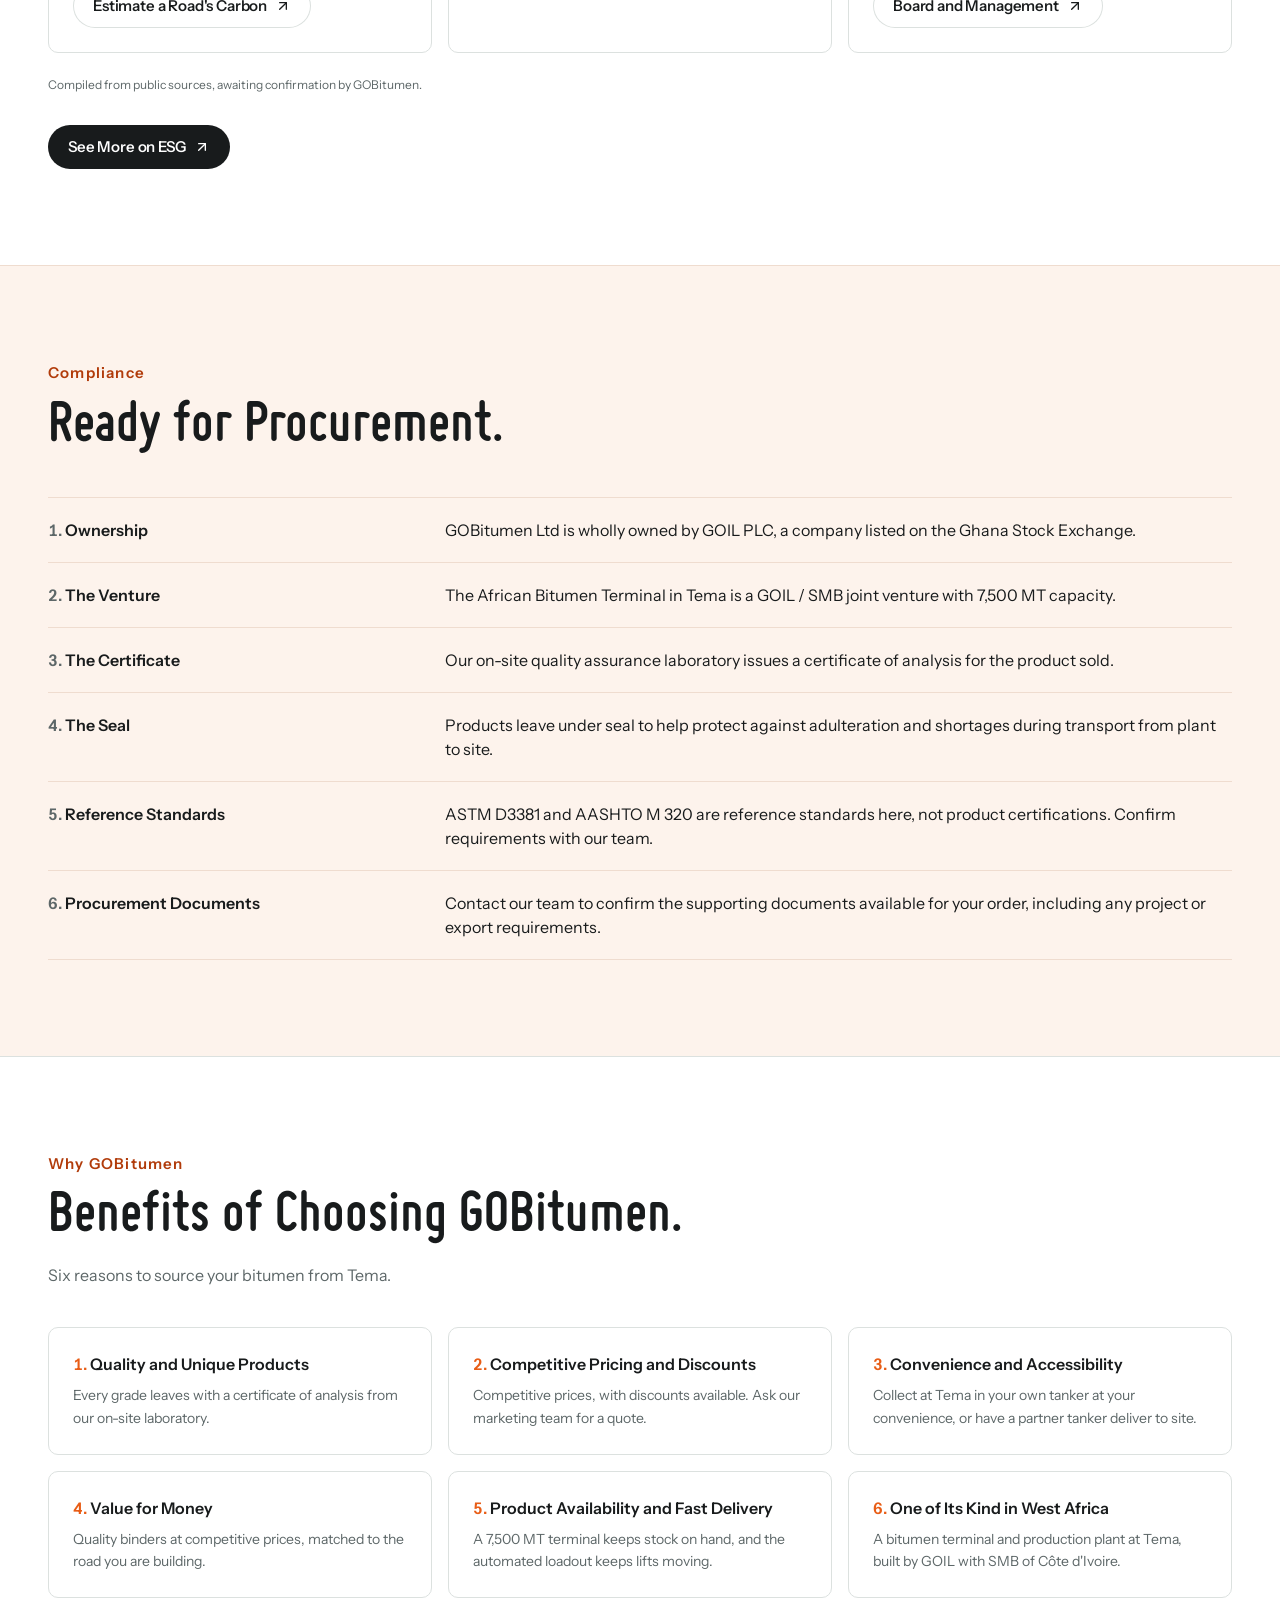
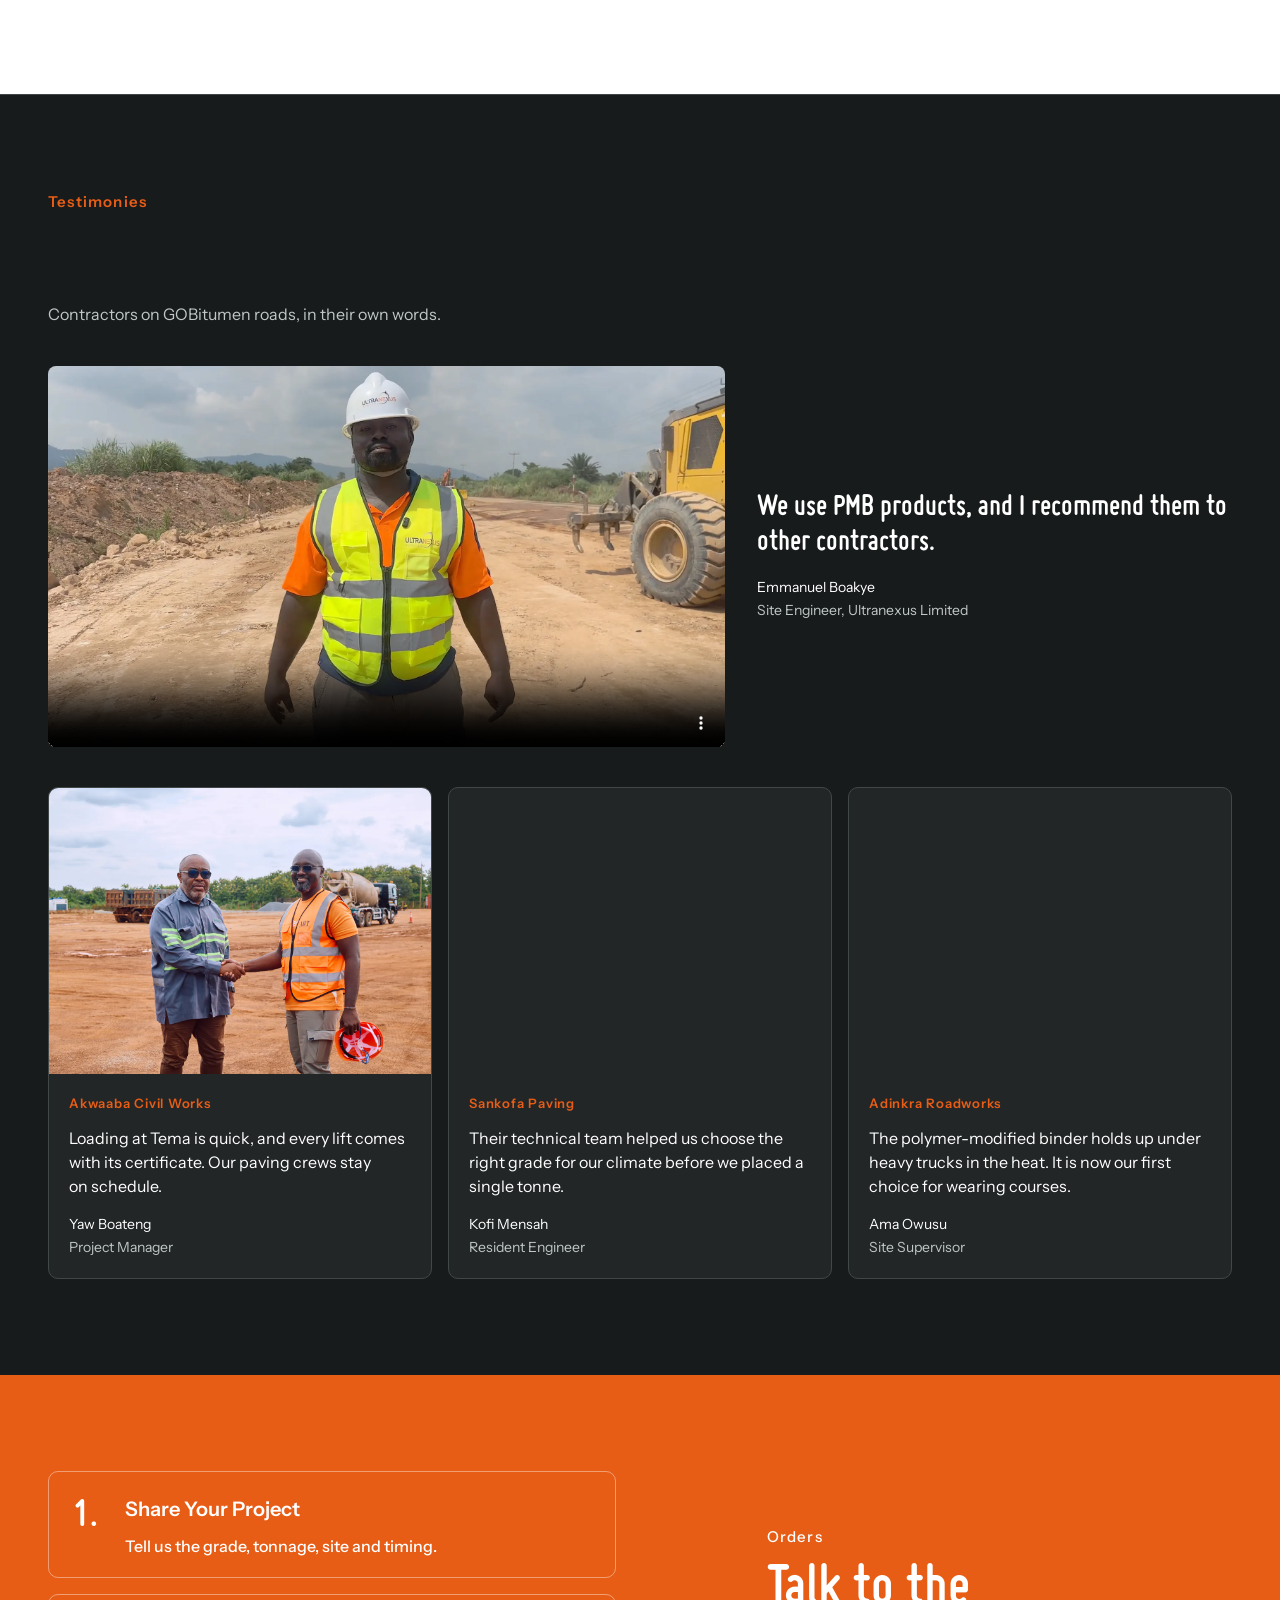
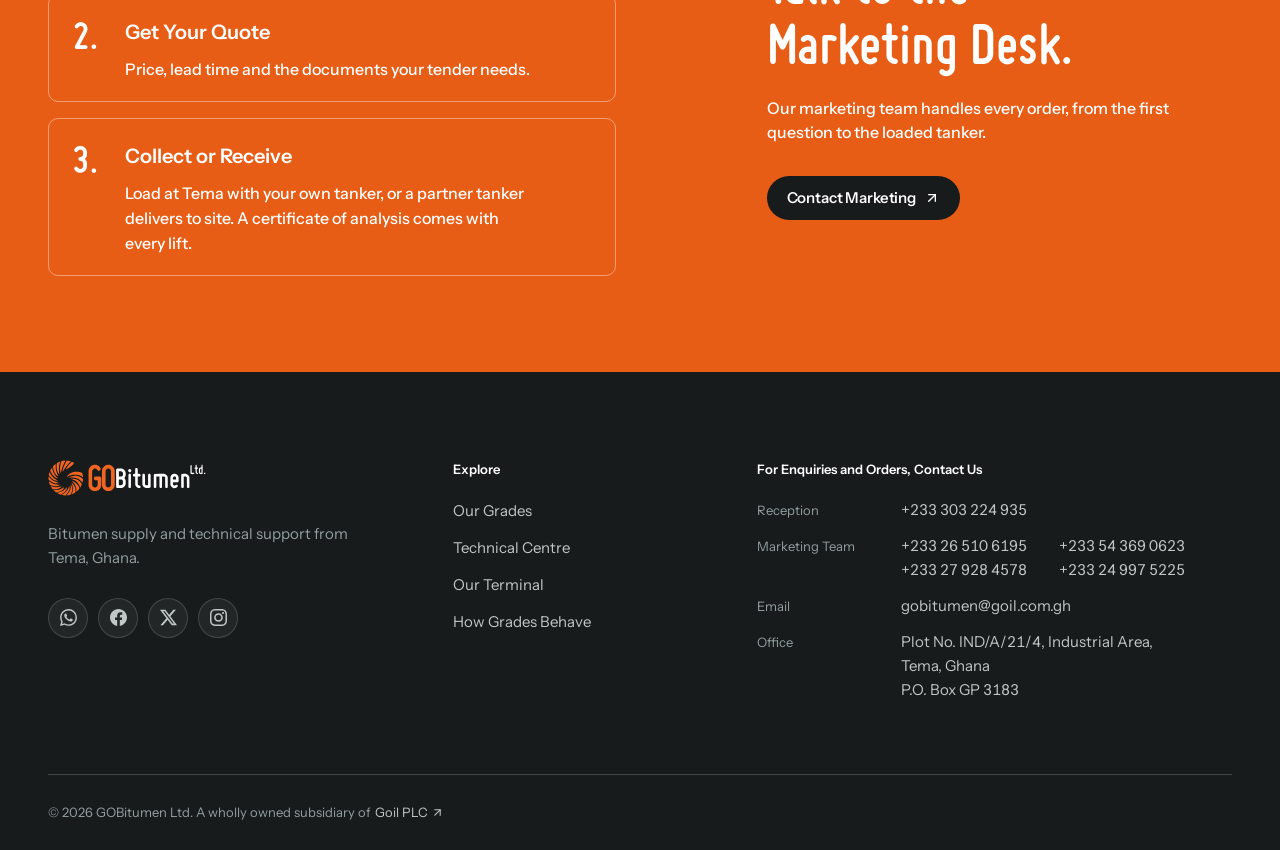
==== commit d68da9ed: "perf: start the GOBitumen hero clip under the intro and preload 3D The first hero clip now downloads" ====
--- a/gobitumen/index.html
+++ b/gobitumen/index.html
@@ -1 +1 @@
-<!doctype html><html lang="en"><head><meta charset="utf-8"><meta name="viewport" content="width=device-width,initial-scale=1"><title>GOBitumen | Homepage Concept</title><meta name="description" content="A homepage concept for GOBitumen, showcasing its products, technical expertise, and terminal operations in Tema, Ghana."><meta name="robots" content="noindex,nofollow"><link rel="canonical" href="https://djoks.me/gobitumen/"><meta property="og:type" content="website"><meta property="og:title" content="GOBitumen | Homepage Concept"><meta property="og:description" content="A homepage concept for GOBitumen, showcasing its products, technical expertise, and terminal operations in Tema, Ghana."><meta property="og:url" content="https://djoks.me/gobitumen/"><meta property="og:image" content="https://djoks.me/gobitumen/share-v2.jpg"><meta property="og:image:width" content="1200"><meta property="og:image:height" content="630"><meta property="og:image:alt" content="The GOBitumen logo and the headline Built for the Road Ahead, over a road being laid"><meta name="twitter:card" content="summary_large_image"><meta name="twitter:title" content="GOBitumen | Homepage Concept"><meta name="twitter:description" content="A homepage concept for GOBitumen, showcasing its products, technical expertise, and terminal operations in Tema, Ghana."><meta name="twitter:image" content="https://djoks.me/gobitumen/share-v2.jpg"><link rel="icon" href="/gobitumen/favicon.svg"><style>html{background:#181b1c}@media (prefers-reduced-motion:no-preference){#demo-root:empty{position:fixed;inset:0;background:#fff}}</style><link rel="modulepreload" href="/gobitumen/assets/rolldown-runtime-DH8ByuCx.js"><link rel="modulepreload" href="/gobitumen/assets/vendor-DBKyHiSn.js"></head><body><div id="demo-root"></div><script type="module" src="/gobitumen/assets/client-DbZUFyCV.js"></script><script src="https://grok.com/grok-app-builder/extensions.js" async></script></body></html>+<!doctype html><html lang="en"><head><meta charset="utf-8"><meta name="viewport" content="width=device-width,initial-scale=1"><title>GOBitumen | Homepage Concept</title><meta name="description" content="A homepage concept for GOBitumen, showcasing its products, technical expertise, and terminal operations in Tema, Ghana."><meta name="robots" content="noindex,nofollow"><link rel="canonical" href="https://djoks.me/gobitumen/"><meta property="og:type" content="website"><meta property="og:title" content="GOBitumen | Homepage Concept"><meta property="og:description" content="A homepage concept for GOBitumen, showcasing its products, technical expertise, and terminal operations in Tema, Ghana."><meta property="og:url" content="https://djoks.me/gobitumen/"><meta property="og:image" content="https://djoks.me/gobitumen/share-v2.jpg"><meta property="og:image:width" content="1200"><meta property="og:image:height" content="630"><meta property="og:image:alt" content="The GOBitumen logo and the headline Built for the Road Ahead, over a road being laid"><meta name="twitter:card" content="summary_large_image"><meta name="twitter:title" content="GOBitumen | Homepage Concept"><meta name="twitter:description" content="A homepage concept for GOBitumen, showcasing its products, technical expertise, and terminal operations in Tema, Ghana."><meta name="twitter:image" content="https://djoks.me/gobitumen/share-v2.jpg"><link rel="icon" href="/gobitumen/favicon.svg"><style>html{background:#181b1c}@media (prefers-reduced-motion:no-preference){#demo-root:empty{position:fixed;inset:0;background:#fff}}</style><link rel="modulepreload" href="/gobitumen/assets/rolldown-runtime-DH8ByuCx.js"><link rel="modulepreload" href="/gobitumen/assets/vendor-DBKyHiSn.js"></head><body><div id="demo-root"></div><script type="module" src="/gobitumen/assets/client-BmSAUXkM.js"></script><script src="https://grok.com/grok-app-builder/extensions.js" async></script></body></html>
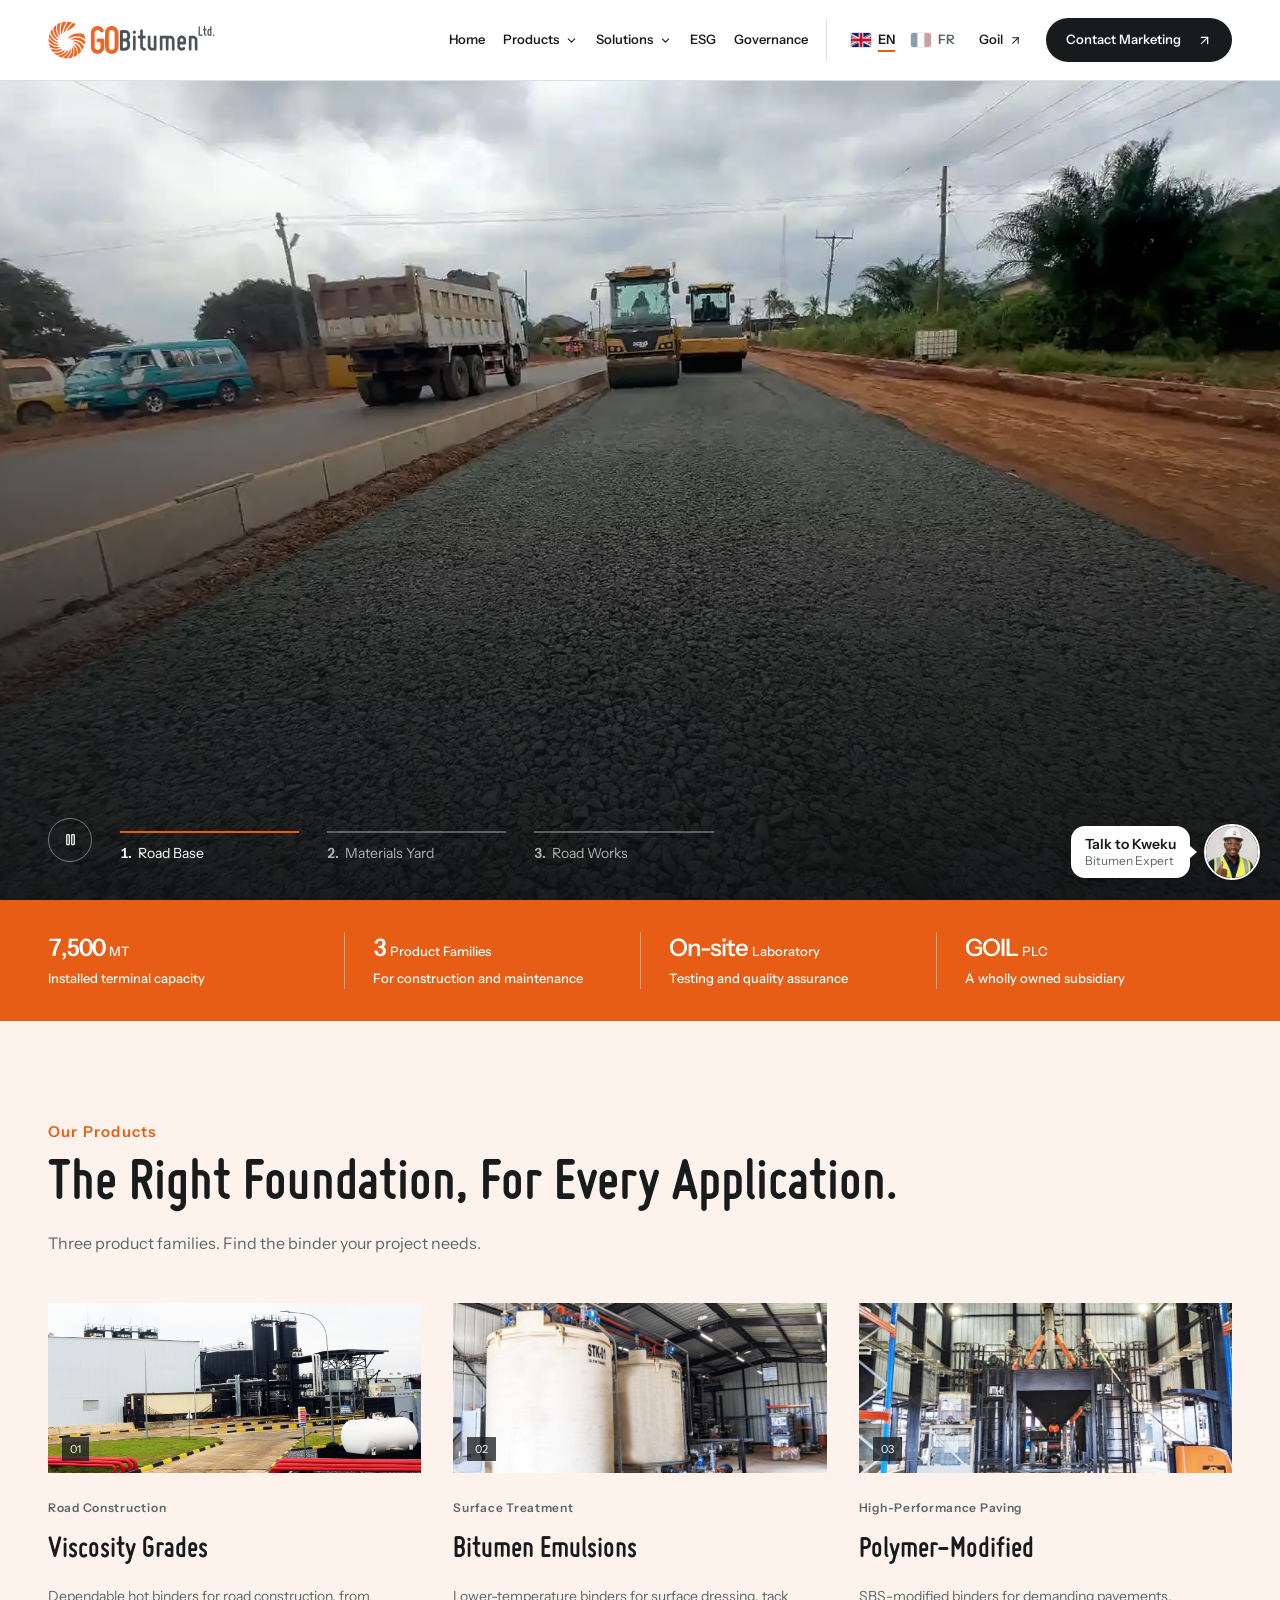
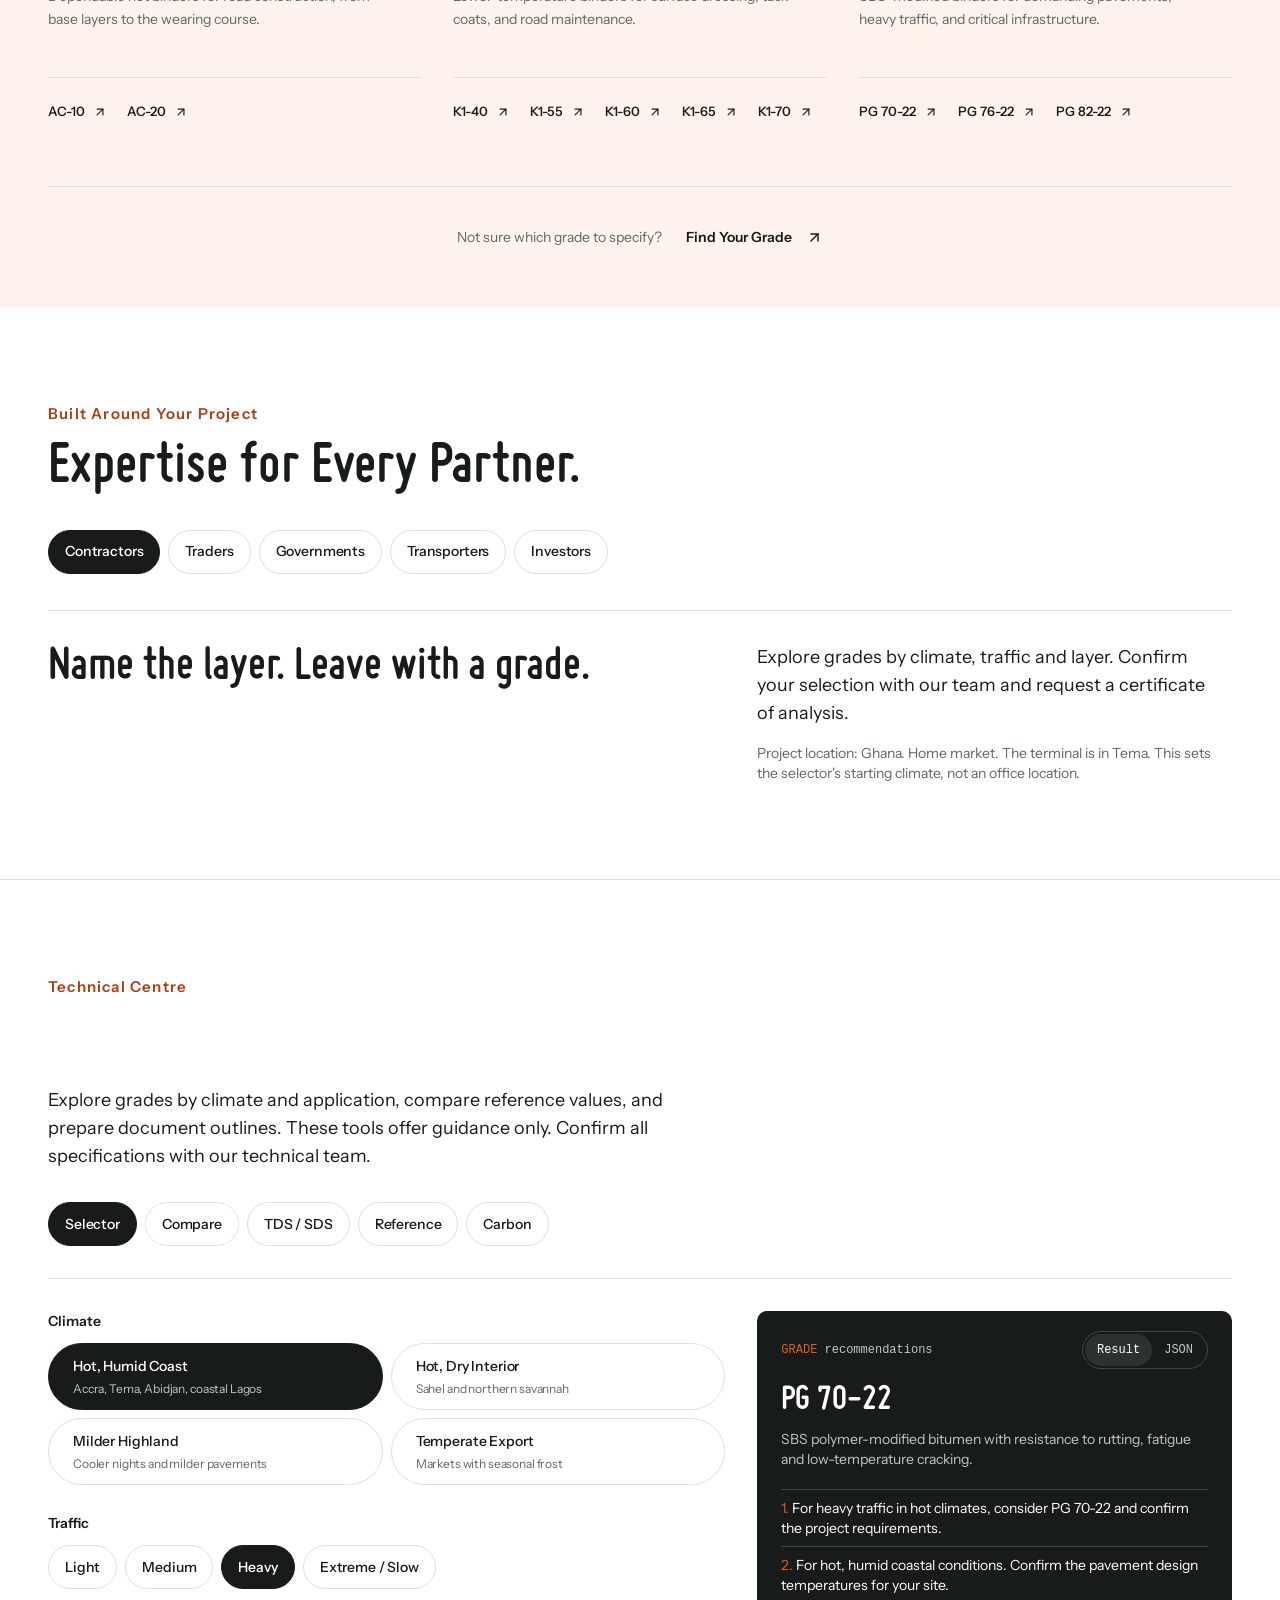
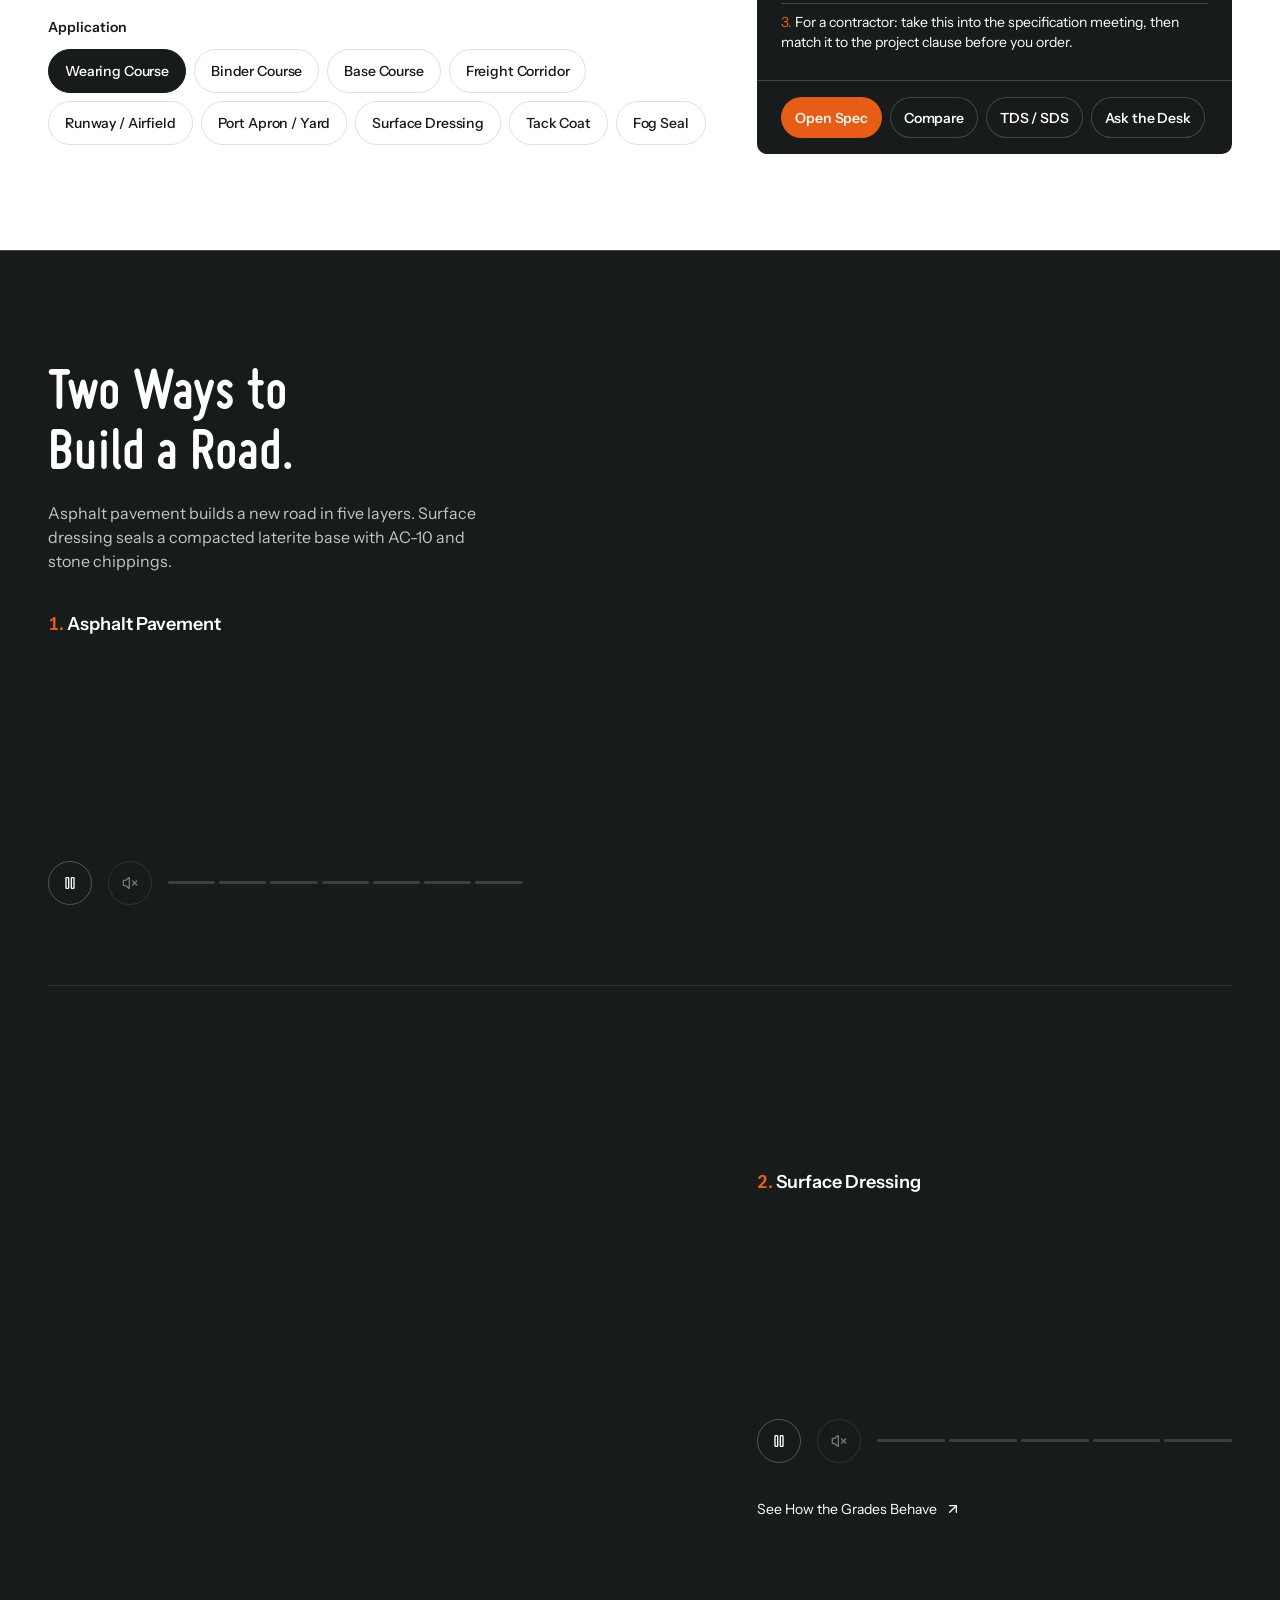
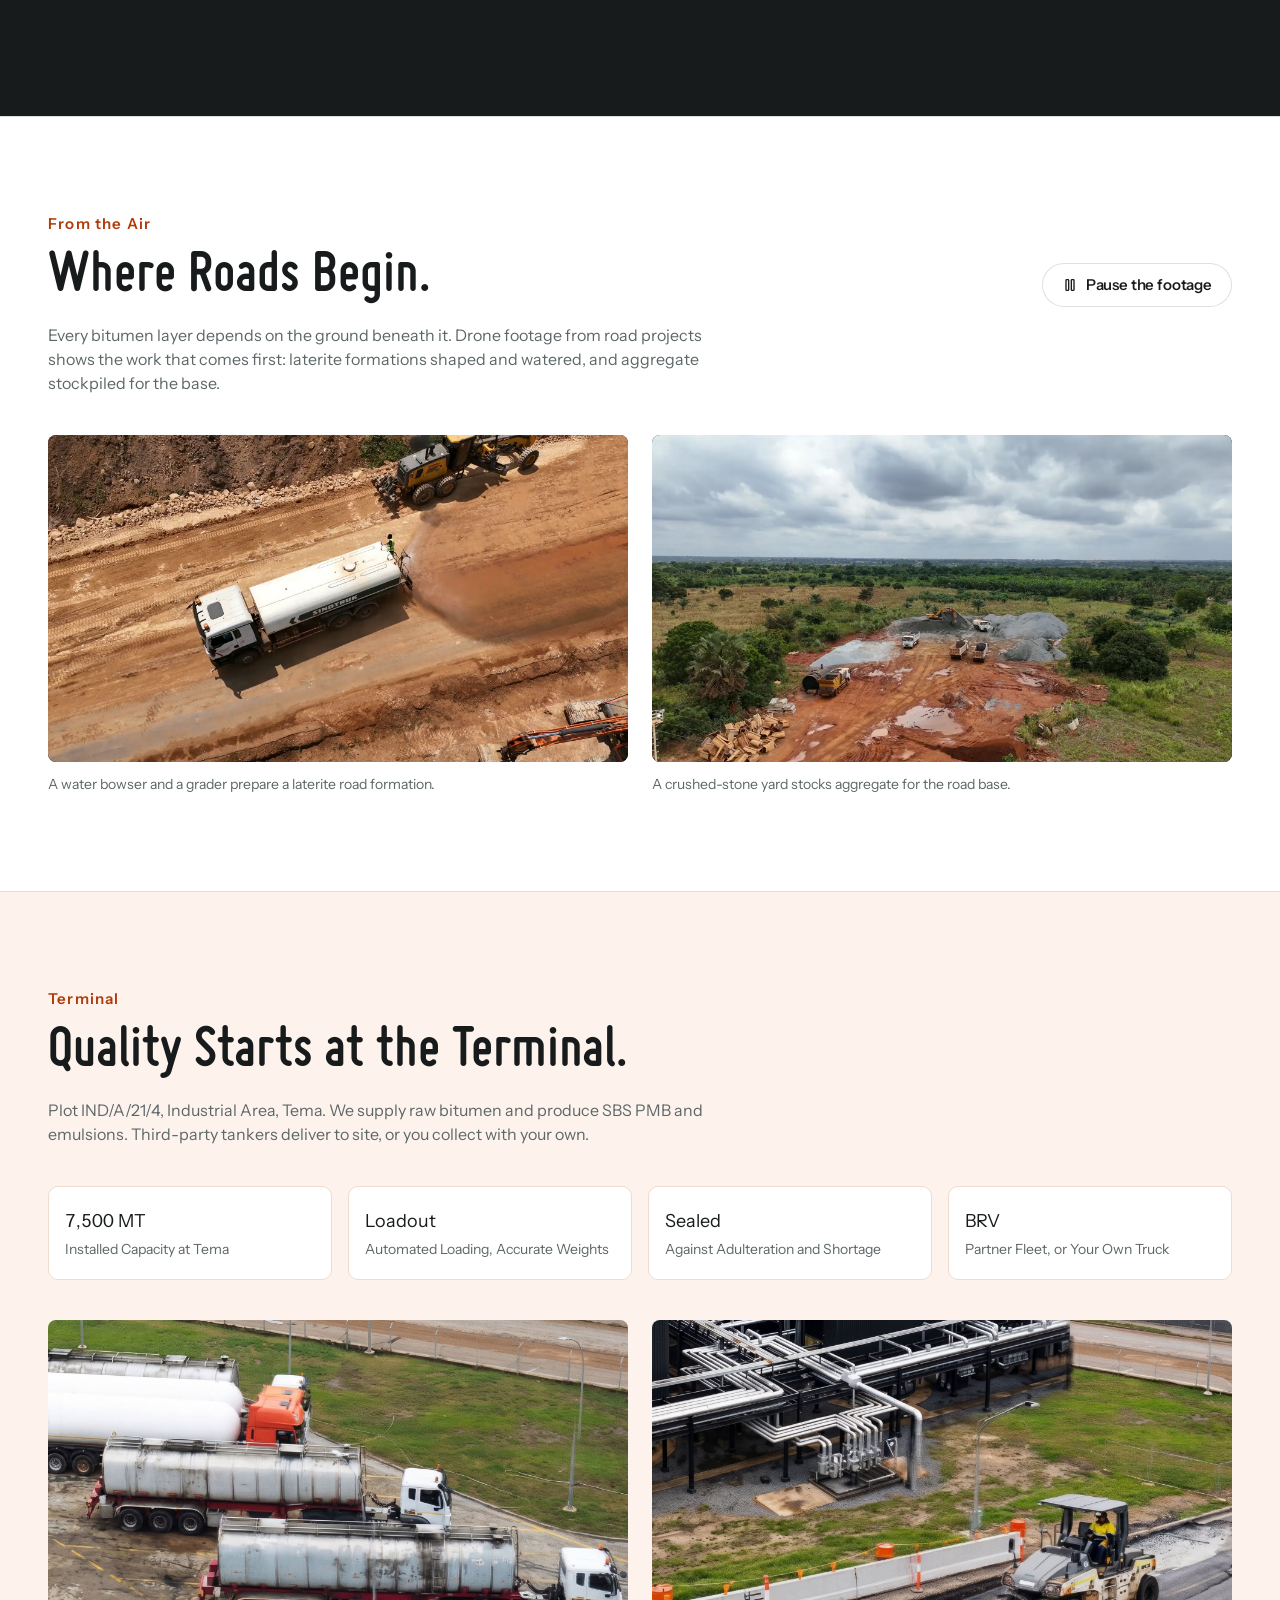
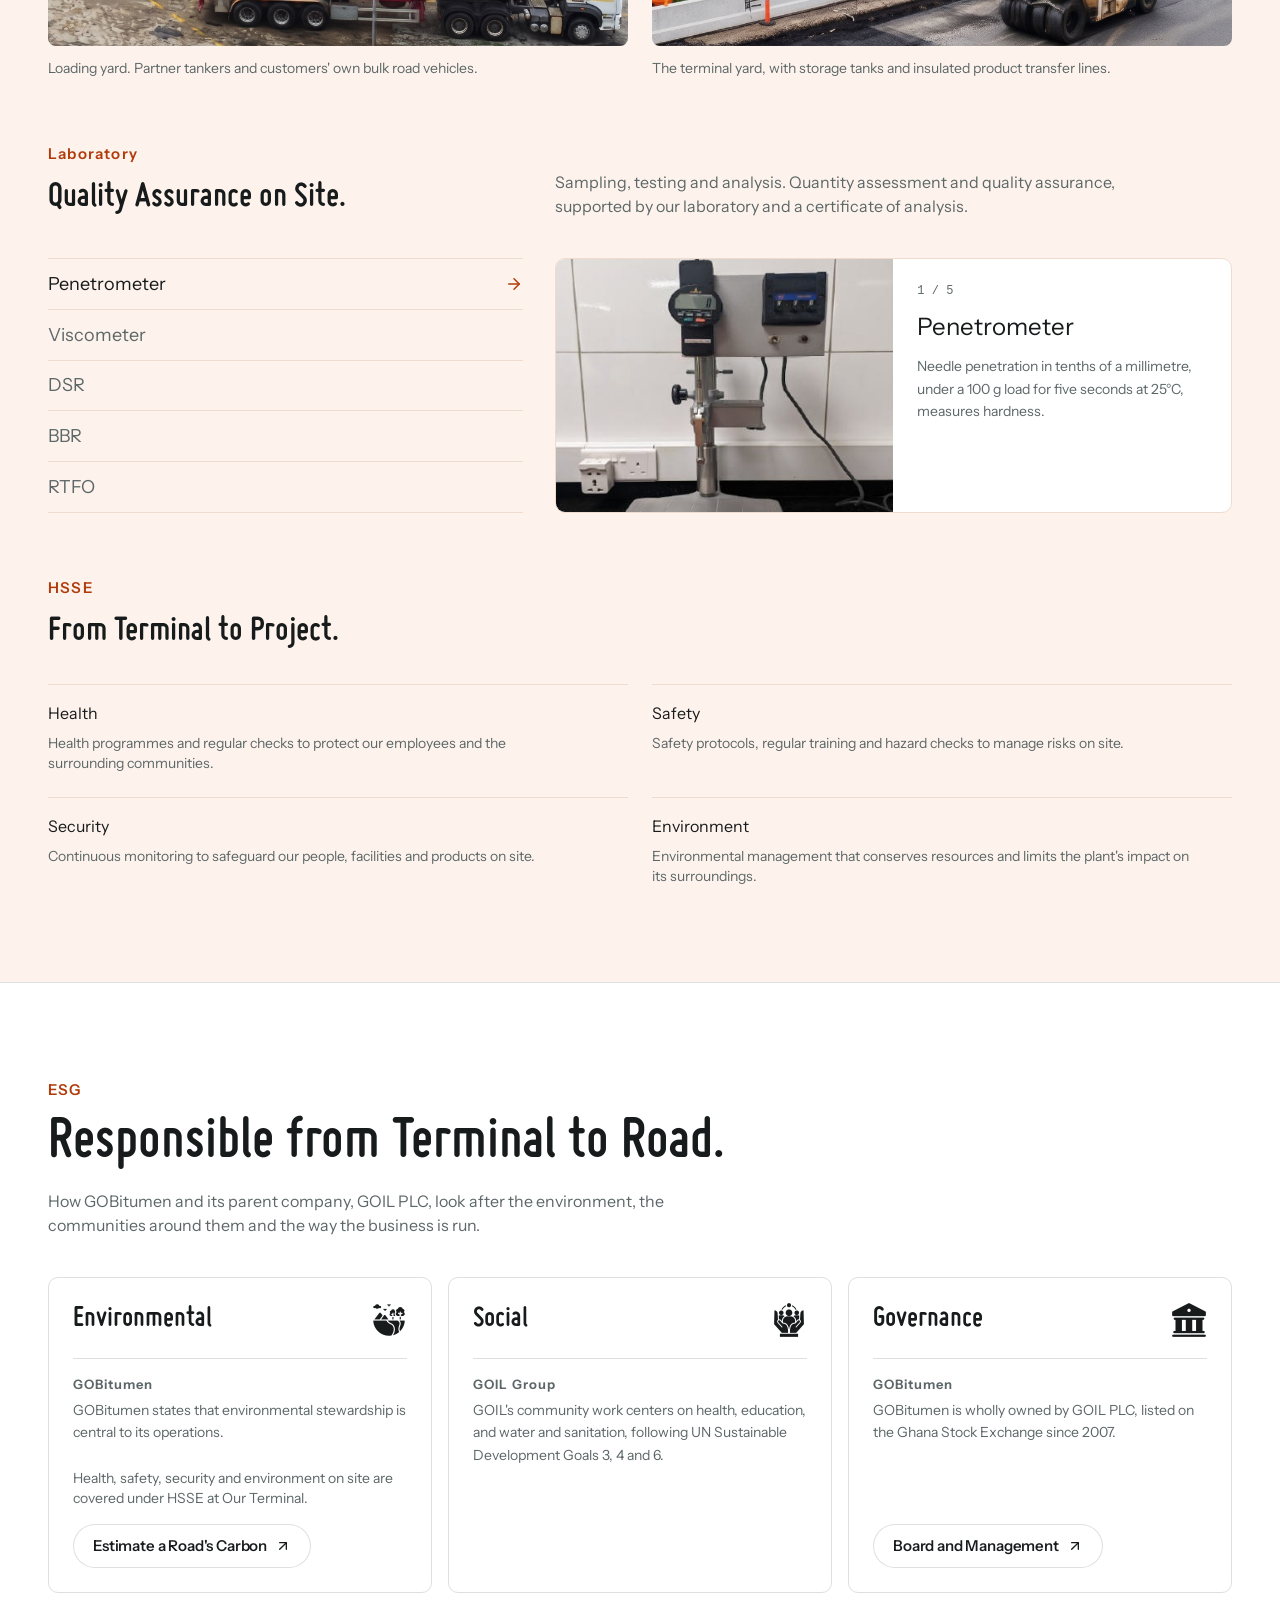
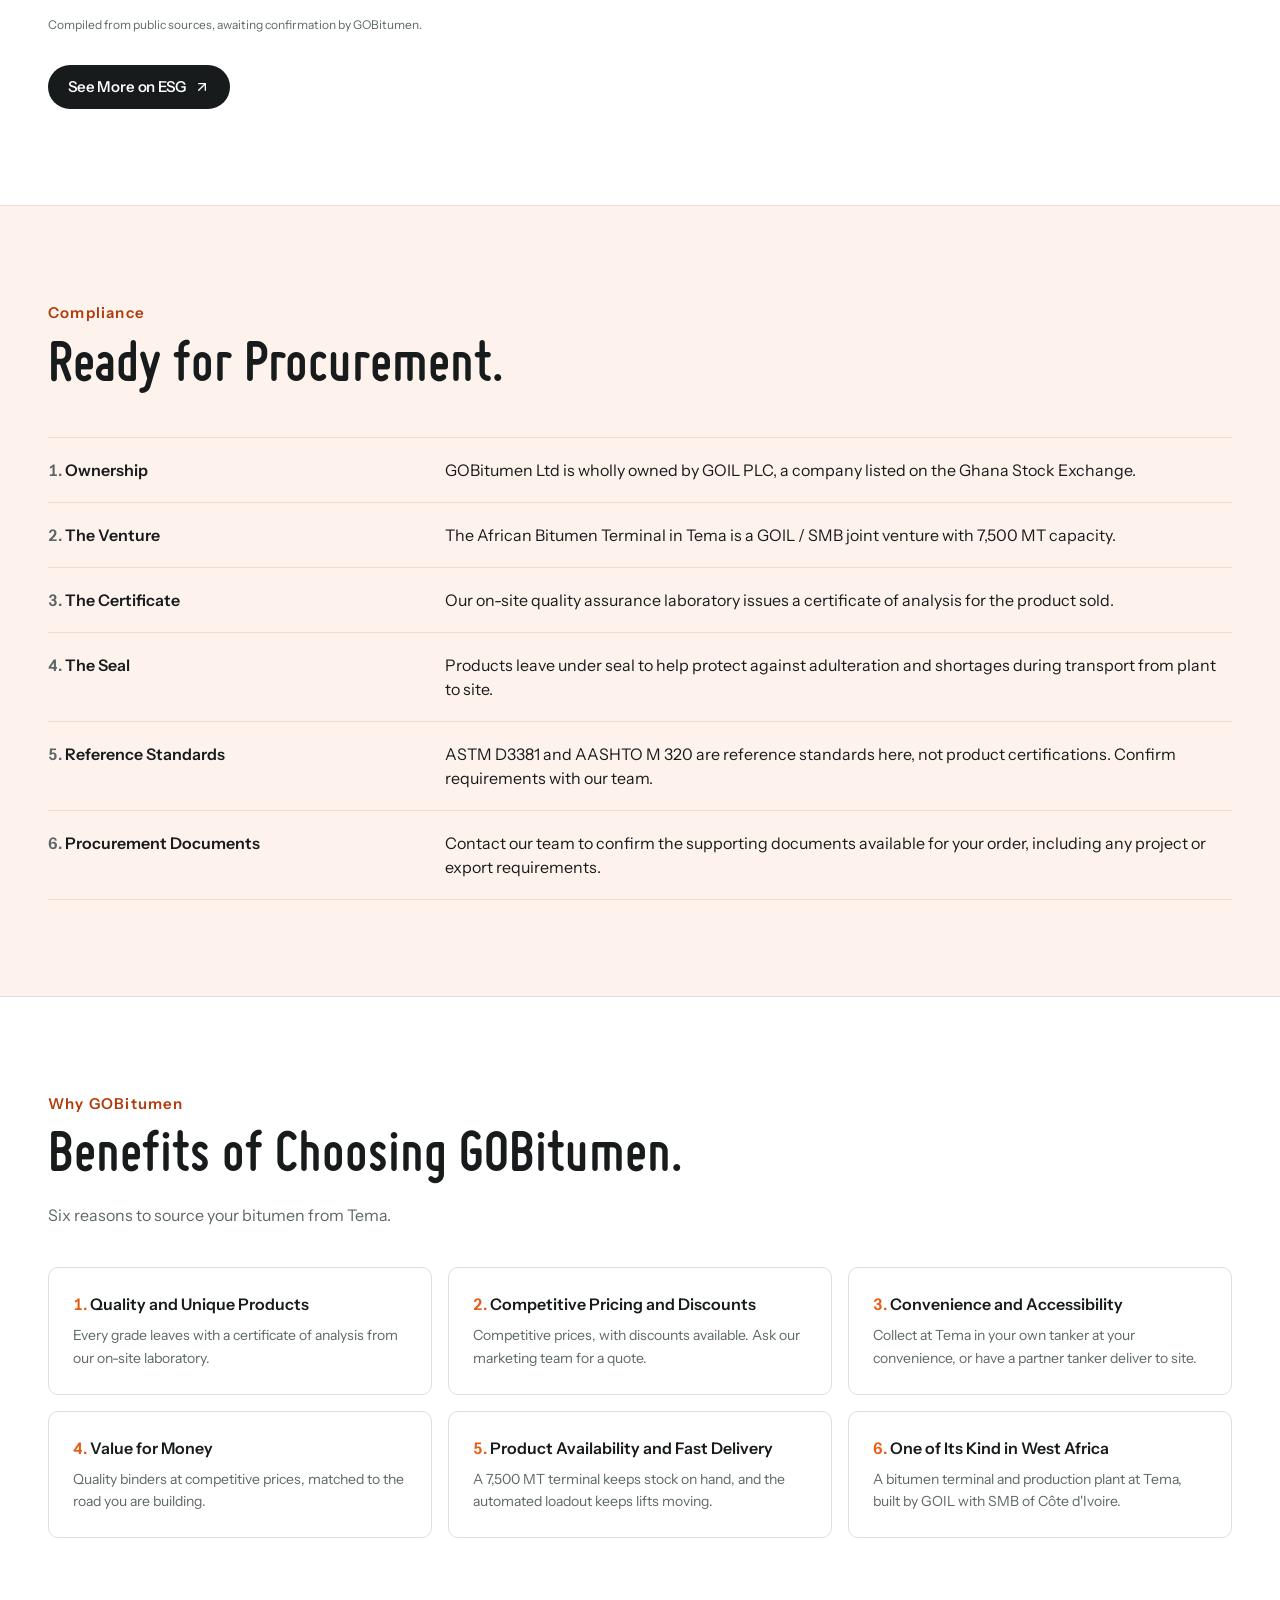
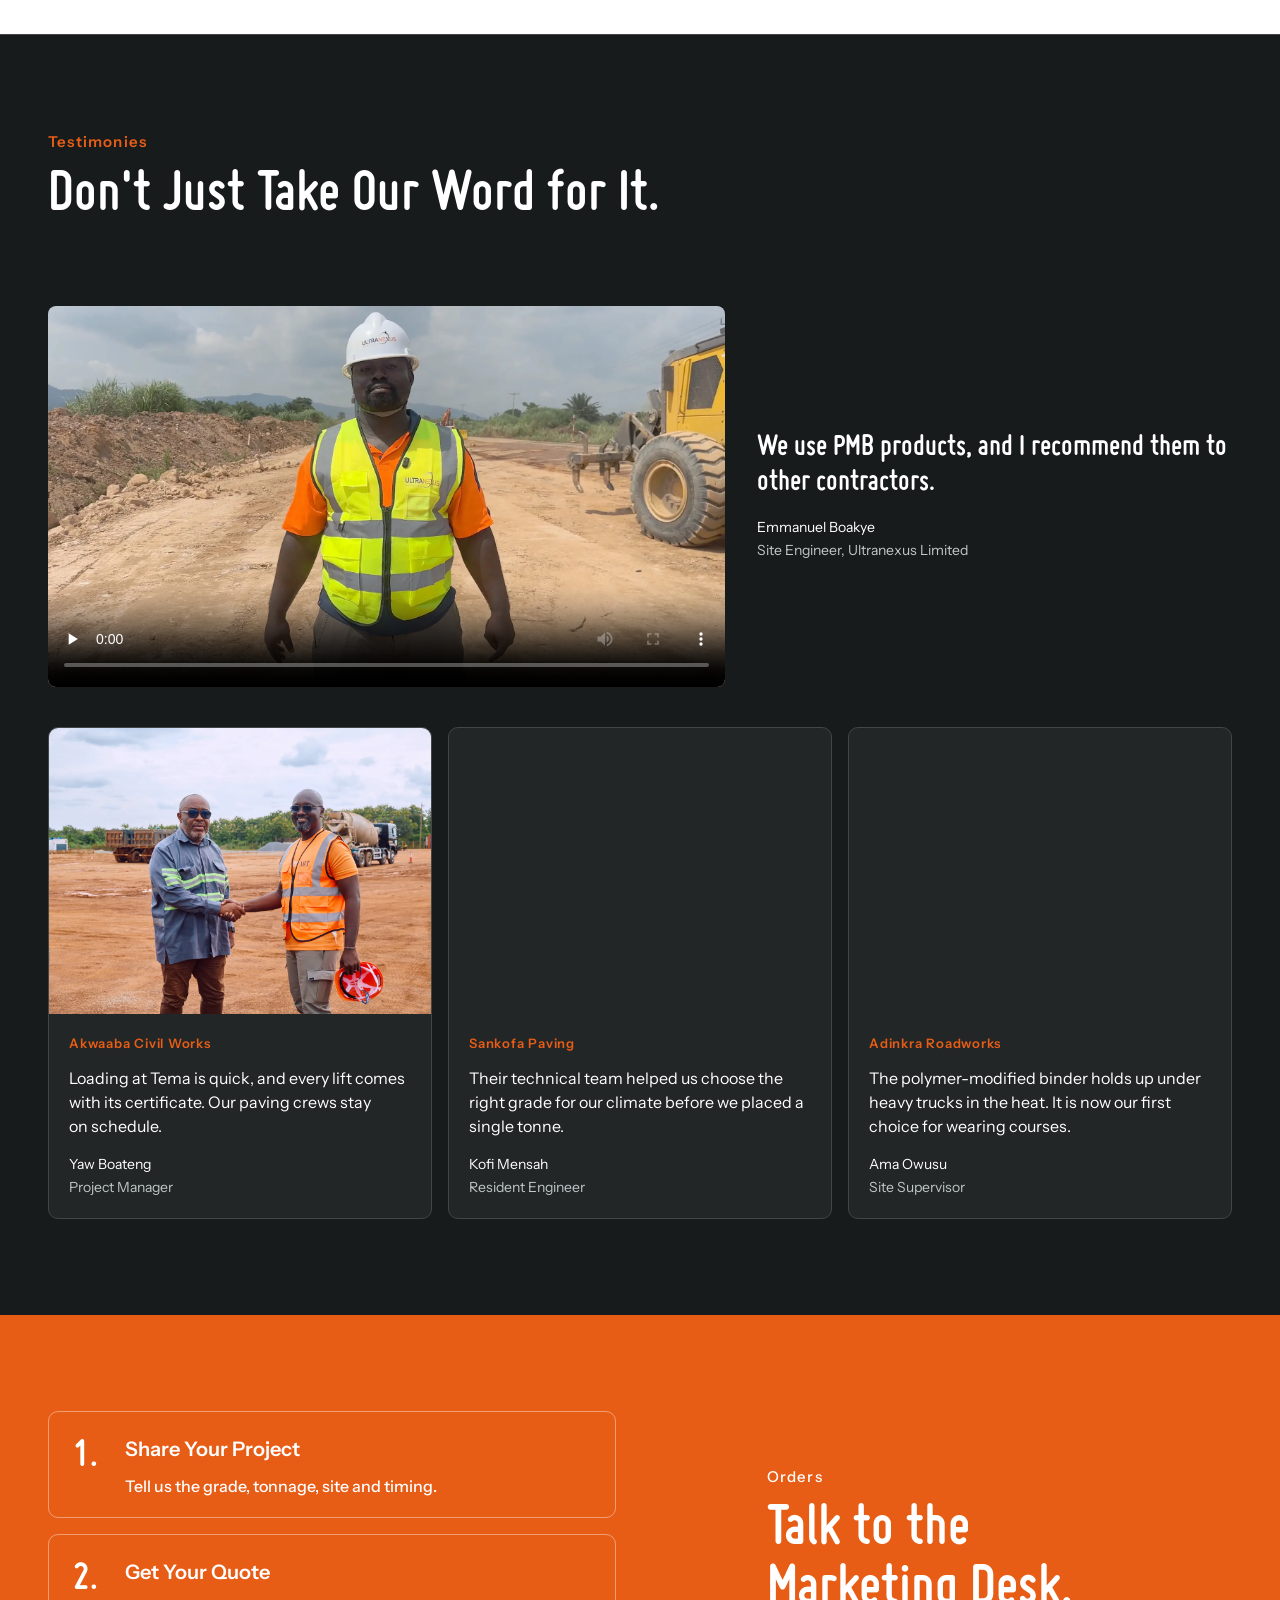
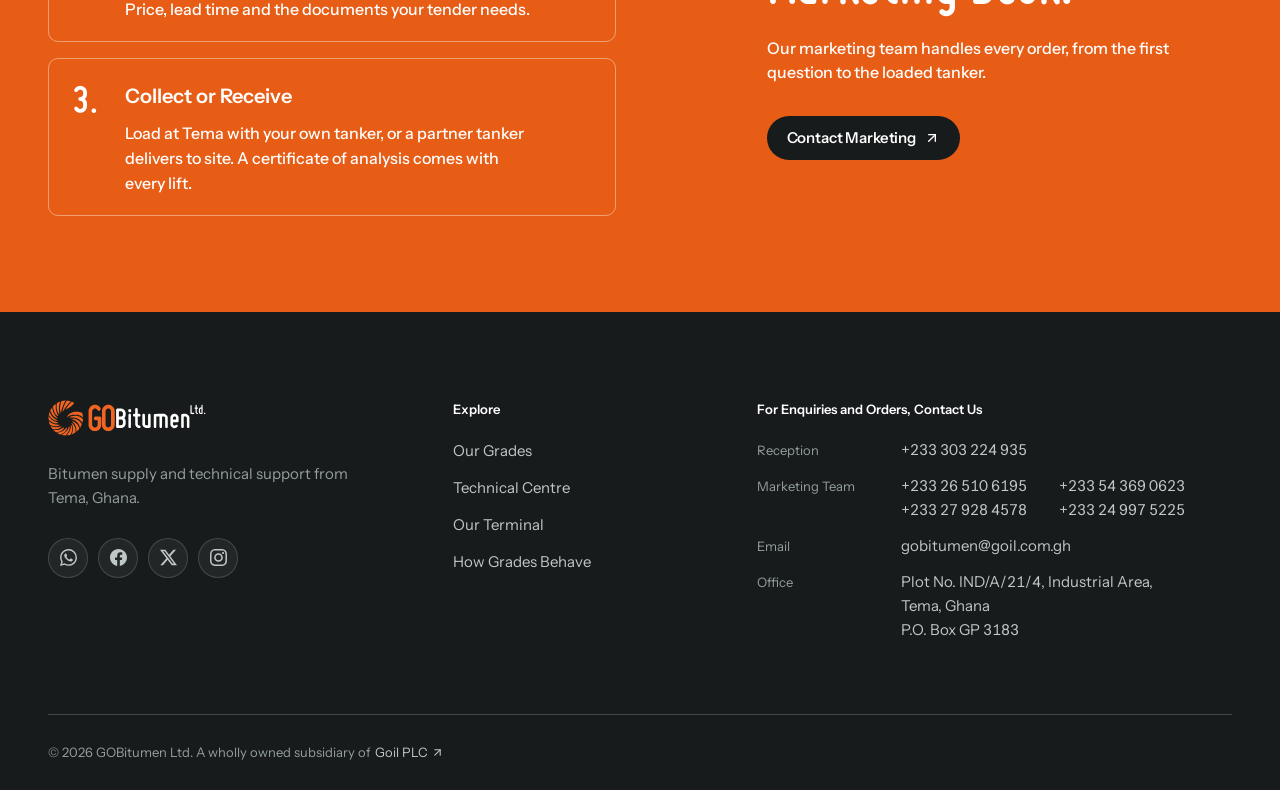
==== commit 93d403c6: "fix: set the GOBitumen grades heading as one sentence "The Right Foundation, For Every Application."" ====
--- a/gobitumen/index.html
+++ b/gobitumen/index.html
@@ -1 +1 @@
-<!doctype html><html lang="en"><head><meta charset="utf-8"><meta name="viewport" content="width=device-width,initial-scale=1"><title>GOBitumen | Homepage Concept</title><meta name="description" content="A homepage concept for GOBitumen, showcasing its products, technical expertise, and terminal operations in Tema, Ghana."><meta name="robots" content="noindex,nofollow"><link rel="canonical" href="https://djoks.me/gobitumen/"><meta property="og:type" content="website"><meta property="og:title" content="GOBitumen | Homepage Concept"><meta property="og:description" content="A homepage concept for GOBitumen, showcasing its products, technical expertise, and terminal operations in Tema, Ghana."><meta property="og:url" content="https://djoks.me/gobitumen/"><meta property="og:image" content="https://djoks.me/gobitumen/share-v2.jpg"><meta property="og:image:width" content="1200"><meta property="og:image:height" content="630"><meta property="og:image:alt" content="The GOBitumen logo and the headline Built for the Road Ahead, over a road being laid"><meta name="twitter:card" content="summary_large_image"><meta name="twitter:title" content="GOBitumen | Homepage Concept"><meta name="twitter:description" content="A homepage concept for GOBitumen, showcasing its products, technical expertise, and terminal operations in Tema, Ghana."><meta name="twitter:image" content="https://djoks.me/gobitumen/share-v2.jpg"><link rel="icon" href="/gobitumen/favicon.svg"><style>html{background:#181b1c}@media (prefers-reduced-motion:no-preference){#demo-root:empty{position:fixed;inset:0;background:#fff}}</style><link rel="modulepreload" href="/gobitumen/assets/rolldown-runtime-DH8ByuCx.js"><link rel="modulepreload" href="/gobitumen/assets/vendor-DBKyHiSn.js"></head><body><div id="demo-root"></div><script type="module" src="/gobitumen/assets/client-BmSAUXkM.js"></script><script src="https://grok.com/grok-app-builder/extensions.js" async></script></body></html>+<!doctype html><html lang="en"><head><meta charset="utf-8"><meta name="viewport" content="width=device-width,initial-scale=1"><title>GOBitumen | Homepage Concept</title><meta name="description" content="A homepage concept for GOBitumen, showcasing its products, technical expertise, and terminal operations in Tema, Ghana."><meta name="robots" content="noindex,nofollow"><link rel="canonical" href="https://djoks.me/gobitumen/"><meta property="og:type" content="website"><meta property="og:title" content="GOBitumen | Homepage Concept"><meta property="og:description" content="A homepage concept for GOBitumen, showcasing its products, technical expertise, and terminal operations in Tema, Ghana."><meta property="og:url" content="https://djoks.me/gobitumen/"><meta property="og:image" content="https://djoks.me/gobitumen/share-v2.jpg"><meta property="og:image:width" content="1200"><meta property="og:image:height" content="630"><meta property="og:image:alt" content="The GOBitumen logo and the headline Built for the Road Ahead, over a road being laid"><meta name="twitter:card" content="summary_large_image"><meta name="twitter:title" content="GOBitumen | Homepage Concept"><meta name="twitter:description" content="A homepage concept for GOBitumen, showcasing its products, technical expertise, and terminal operations in Tema, Ghana."><meta name="twitter:image" content="https://djoks.me/gobitumen/share-v2.jpg"><link rel="icon" href="/gobitumen/favicon.svg"><style>html{background:#181b1c}@media (prefers-reduced-motion:no-preference){#demo-root:empty{position:fixed;inset:0;background:#fff}}</style><link rel="modulepreload" href="/gobitumen/assets/rolldown-runtime-DH8ByuCx.js"><link rel="modulepreload" href="/gobitumen/assets/vendor-DBKyHiSn.js"></head><body><div id="demo-root"></div><script type="module" src="/gobitumen/assets/client-Be0kn6DQ.js"></script><script src="https://grok.com/grok-app-builder/extensions.js" async></script></body></html>
